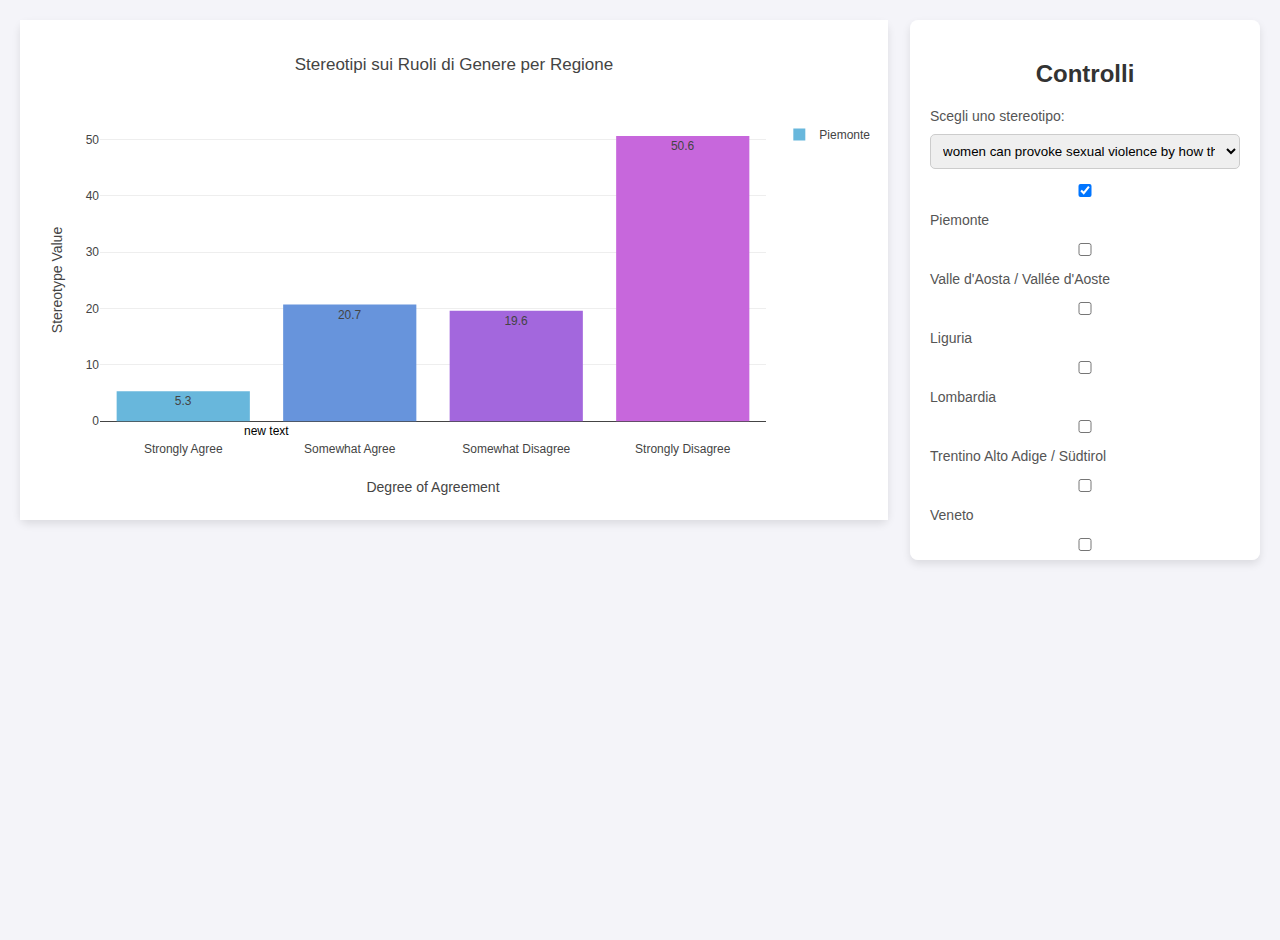
==== index3.html @ b45a09f7 "Grafici" ====
<!DOCTYPE html>
<html lang="it">
<head>
    <meta charset="UTF-8">
    <meta name="viewport" content="width=device-width, initial-scale=1.0">
    <title>Grafico Interattivo</title>
    <script src="https://cdn.plot.ly/plotly-latest.min.js"></script>
    <style>
        body {
            font-family: Arial, sans-serif;
            display: flex;
            justify-content: space-between;
            align-items: flex-start;
            padding: 20px;
            background-color: #f4f4f9;
            height: 100vh;
            margin: 0;
        }

        #chart-container {
            width: 70%;
            height: 500px;
            background-color: white;
            border-radius: 8px;
            box-shadow: 0 4px 8px rgba(0, 0, 0, 0.1);
        }

        #controls {
            width: 25%;
            background-color: #ffffff;
            padding: 20px;
            border-radius: 8px;
            box-shadow: 0 4px 8px rgba(0, 0, 0, 0.1);
            height: 500px;
            overflow-y: auto;
            position: sticky;
            top: 0;
        }

        #controls h2 {
            text-align: center;
            color: #333;
        }

        label {
            font-size: 14px;
            color: #555;
            display: block;
            margin: 5px 0;
        }

        select, input[type="checkbox"] {
            width: 100%;
            padding: 8px;
            margin: 5px 0 10px 0;
            border-radius: 5px;
            border: 1px solid #ccc;
        }

        .checkbox-container {
            margin-bottom: 10px;
        }

        .checkbox-container label {
            font-size: 14px;
        }

        .checkbox-container input[type="checkbox"] {
            margin-right: 10px;
        }

        /* Per evitare lo scorrimento orizzontale */
        html, body {
            overflow-x: hidden;
        }

    </style>
</head>
<body>
    <div id="chart-container"></div>

    <div id="controls">
        <h2>Controlli</h2>
        <div>
            <label for="stereotype-dropdown">Scegli uno stereotipo:</label>
            <select id="stereotype-dropdown" onchange="updateChart()">
                <option value="women can provoke sexual violence by how they dress">women can provoke sexual violence by how they dress</option>
                <option value="women who don’t want to have a sexual intercourse are able to avoid it">women who don’t want to have a sexual intercourse are able to avoid it</option>
                <option value="serious women don’t get raped">serious women don’t get raped</option>
                <option value="if a husband/partner forces his wife/partner to have sex against her will,it isn’t sexual violence">if a husband/partner forces his wife/partner to have sex against her will,it isn’t sexual violence</option>
                <option value="faced with a sexual proposal,women often say no but in reality mean yes">faced with a sexual proposal,women often say no but in reality mean yes</option>
            </select>
        </div>

        <div class="region-checkboxes" id="region-checkboxes"></div>
    </div>

    <script>
        // Dati forniti
        var data = [
                    { "Territory": "Piemonte", "Population Value (Sum)": 3094724,"Victims Value": 722,"Stereotypes about gender roles": "women can provoke sexual violence by how they dress", "Degree of agreement": "strongly agree", "Stereotypes values": 5.3 },
                    { "Territory": "Piemonte","Population Value (Sum)": 3094724,"Victims Value": 722,"Stereotypes about gender roles": "women who don’t want to have a sexual intercourse are able to avoid it","Degree of agreement": "strongly agree", "Stereotypes values": 10.7},
                    {"Territory": "Piemonte", "Population Value (Sum)": 3094724, "Victims Value": 722,  "Stereotypes about gender roles": "serious women don’t get raped",  "Degree of agreement": "strongly agree",  "Stereotypes values": 1.2},
                    { "Territory": "Piemonte",
                "Population Value (Sum)": 3094724,
                "Victims Value": 722,
                "Stereotypes about gender roles": "if a husband/partner forces his wife/partner to have sex against her will,it isn’t sexual violence",
                "Degree of agreement": "strongly agree",
                "Stereotypes values": 0.8
            },
            {
                "Territory": "Piemonte",
                "Population Value (Sum)": 3094724,
                "Victims Value": 722,
                "Stereotypes about gender roles": "faced with a sexual proposal,women often say no but in reality mean yes",
                "Degree of agreement": "strongly agree",
                "Stereotypes values": 1
            },
            {
                "Territory": "Piemonte",
                "Population Value (Sum)": 3094724,
                "Victims Value": 722,
                "Stereotypes about gender roles": "if a woman suffers sexual violence when she is affected by alcohol or drugs,she is at least partially responsible",
                "Degree of agreement": "strongly agree",
                "Stereotypes values": 3.5
            },
            {
                "Territory": "Piemonte",
                "Population Value (Sum)": 3094724,
                "Victims Value": 722,
                "Stereotypes about gender roles": "often accusations of sexual violence are false",
                "Degree of agreement": "strongly agree",
                "Stereotypes values": 1.1
            },
            {
                "Territory": "Piemonte",
                "Population Value (Sum)": 3094724,
                "Victims Value": 722,
                "Stereotypes about gender roles": "women can provoke sexual violence by how they dress",
                "Degree of agreement": "somewhat agree",
                "Stereotypes values": 20.7
            },
            {
                "Territory": "Piemonte",
                "Population Value (Sum)": 3094724,
                "Victims Value": 722,
                "Stereotypes about gender roles": "women who don’t want to have a sexual intercourse are able to avoid it",
                "Degree of agreement": "somewhat agree",
                "Stereotypes values": 26.7
            },
            {
                "Territory": "Piemonte",
                "Population Value (Sum)": 3094724,
                "Victims Value": 722,
                "Stereotypes about gender roles": "serious women don’t get raped",
                "Degree of agreement": "somewhat agree",
                "Stereotypes values": 3.5
            },
            {
                "Territory": "Piemonte",
                "Population Value (Sum)": 3094724,
                "Victims Value": 722,
                "Stereotypes about gender roles": "if a husband/partner forces his wife/partner to have sex against her will,it isn’t sexual violence",
                "Degree of agreement": "somewhat agree",
                "Stereotypes values": 0.8
            },
            {
                "Territory": "Piemonte",
                "Population Value (Sum)": 3094724,
                "Victims Value": 722,
                "Stereotypes about gender roles": "faced with a sexual proposal,women often say no but in reality mean yes",
                "Degree of agreement": "somewhat agree",
                "Stereotypes values": 5.6
            },
            {
                "Territory": "Piemonte",
                "Population Value (Sum)": 3094724,
                "Victims Value": 722,
                "Stereotypes about gender roles": "if a woman suffers sexual violence when she is affected by alcohol or drugs,she is at least partially responsible",
                "Degree of agreement": "somewhat agree",
                "Stereotypes values": 12.7
            },
            {
                "Territory": "Piemonte",
                "Population Value (Sum)": 3094724,
                "Victims Value": 722,
                "Stereotypes about gender roles": "often accusations of sexual violence are false",
                "Degree of agreement": "somewhat agree",
                "Stereotypes values": 11.6
            },
            {
                "Territory": "Piemonte",
                "Population Value (Sum)": 3094724,
                "Victims Value": 722,
                "Stereotypes about gender roles": "women can provoke sexual violence by how they dress",
                "Degree of agreement": "somewhat disagree",
                "Stereotypes values": 19.6
            },
            {
                "Territory": "Piemonte",
                "Population Value (Sum)": 3094724,
                "Victims Value": 722,
                "Stereotypes about gender roles": "women who don’t want to have a sexual intercourse are able to avoid it",
                "Degree of agreement": "somewhat disagree",
                "Stereotypes values": 25.5
            },
            {
                "Territory": "Piemonte",
                "Population Value (Sum)": 3094724,
                "Victims Value": 722,
                "Stereotypes about gender roles": "serious women don’t get raped",
                "Degree of agreement": "somewhat disagree",
                "Stereotypes values": 7.3
            },
            {
                "Territory": "Piemonte",
                "Population Value (Sum)": 3094724,
                "Victims Value": 722,
                "Stereotypes about gender roles": "if a husband/partner forces his wife/partner to have sex against her will,it isn’t sexual violence",
                "Degree of agreement": "somewhat disagree",
                "Stereotypes values": 3.9
            },
            {
                "Territory": "Piemonte",
                "Population Value (Sum)": 3094724,
                "Victims Value": 722,
                "Stereotypes about gender roles": "faced with a sexual proposal,women often say no but in reality mean yes",
                "Degree of agreement": "somewhat disagree",
                "Stereotypes values": 15.5
            },
            {
                "Territory": "Piemonte",
                "Population Value (Sum)": 3094724,
                "Victims Value": 722,
                "Stereotypes about gender roles": "if a woman suffers sexual violence when she is affected by alcohol or drugs,she is at least partially responsible",
                "Degree of agreement": "somewhat disagree",
                "Stereotypes values": 11.9
            },
            {
                "Territory": "Piemonte",
                "Population Value (Sum)": 3094724,
                "Victims Value": 722,
                "Stereotypes about gender roles": "often accusations of sexual violence are false",
                "Degree of agreement": "somewhat disagree",
                "Stereotypes values": 29.4
            },
            {
                "Territory": "Piemonte",
                "Population Value (Sum)": 3094724,
                "Victims Value": 722,
                "Stereotypes about gender roles": "women can provoke sexual violence by how they dress",
                "Degree of agreement": "strongly disagree",
                "Stereotypes values": 50.6
            },
            {
                "Territory": "Piemonte",
                "Population Value (Sum)": 3094724,
                "Victims Value": 722,
                "Stereotypes about gender roles": "women who don’t want to have a sexual intercourse are able to avoid it",
                "Degree of agreement": "strongly disagree",
                "Stereotypes values": 31.5
            },
            {
                "Territory": "Piemonte",
                "Population Value (Sum)": 3094724,
                "Victims Value": 722,
                "Stereotypes about gender roles": "serious women don’t get raped",
                "Degree of agreement": "strongly disagree",
                "Stereotypes values": 83.6
            },
            {
                "Territory": "Piemonte",
                "Population Value (Sum)": 3094724,
                "Victims Value": 722,
                "Stereotypes about gender roles": "if a husband/partner forces his wife/partner to have sex against her will,it isn’t sexual violence",
                "Degree of agreement": "strongly disagree",
                "Stereotypes values": 90.5
            },
            {
                "Territory": "Piemonte",
                "Population Value (Sum)": 3094724,
                "Victims Value": 722,
                "Stereotypes about gender roles": "faced with a sexual proposal,women often say no but in reality mean yes",
                "Degree of agreement": "strongly disagree",
                "Stereotypes values": 67.6
            },
            {
                "Territory": "Piemonte",
                "Population Value (Sum)": 3094724,
                "Victims Value": 722,
                "Stereotypes about gender roles": "if a woman suffers sexual violence when she is affected by alcohol or drugs,she is at least partially responsible",
                "Degree of agreement": "strongly disagree",
                "Stereotypes values": 66.5
            },
            {
                "Territory": "Piemonte",
                "Population Value (Sum)": 3094724,
                "Victims Value": 722,
                "Stereotypes about gender roles": "often accusations of sexual violence are false",
                "Degree of agreement": "strongly disagree",
                "Stereotypes values": 49
            },
            {
                "Territory": "Valle d'Aosta / Vallée d'Aoste",
                "Population Value (Sum)": 90297,
                "Victims Value": 10,
                "Stereotypes about gender roles": "women can provoke sexual violence by how they dress",
                "Degree of agreement": "strongly agree",
                "Stereotypes values": 5.5
            },
            {
                "Territory": "Valle d'Aosta / Vallée d'Aoste",
                "Population Value (Sum)": 90297,
                "Victims Value": 10,
                "Stereotypes about gender roles": "women who don’t want to have a sexual intercourse are able to avoid it",
                "Degree of agreement": "strongly agree",
                "Stereotypes values": 10.5
            },
            {
                "Territory": "Valle d'Aosta / Vallée d'Aoste",
                "Population Value (Sum)": 90297,
                "Victims Value": 10,
                "Stereotypes about gender roles": "serious women don’t get raped",
                "Degree of agreement": "strongly agree",
                "Stereotypes values": 1.4
            },
            {
                "Territory": "Valle d'Aosta / Vallée d'Aoste",
                "Population Value (Sum)": 90297,
                "Victims Value": 10,
                "Stereotypes about gender roles": "if a husband/partner forces his wife/partner to have sex against her will,it isn’t sexual violence",
                "Degree of agreement": "strongly agree",
                "Stereotypes values": 0.6
            },
            {
                "Territory": "Valle d'Aosta / Vallée d'Aoste",
                "Population Value (Sum)": 90297,
                "Victims Value": 10,
                "Stereotypes about gender roles": "faced with a sexual proposal,women often say no but in reality mean yes",
                "Degree of agreement": "strongly agree",
                "Stereotypes values": 1.1
            },
            {
                "Territory": "Valle d'Aosta / Vallée d'Aoste",
                "Population Value (Sum)": 90297,
                "Victims Value": 10,
                "Stereotypes about gender roles": "if a woman suffers sexual violence when she is affected by alcohol or drugs,she is at least partially responsible",
                "Degree of agreement": "strongly agree",
                "Stereotypes values": 2.8
            },
            {
                "Territory": "Valle d'Aosta / Vallée d'Aoste",
                "Population Value (Sum)": 90297,
                "Victims Value": 10,
                "Stereotypes about gender roles": "often accusations of sexual violence are false",
                "Degree of agreement": "strongly agree",
                "Stereotypes values": 0.9
            },
            {
                "Territory": "Valle d'Aosta / Vallée d'Aoste",
                "Population Value (Sum)": 90297,
                "Victims Value": 10,
                "Stereotypes about gender roles": "women can provoke sexual violence by how they dress",
                "Degree of agreement": "somewhat agree",
                "Stereotypes values": 17.4
            },
            {
                "Territory": "Valle d'Aosta / Vallée d'Aoste",
                "Population Value (Sum)": 90297,
                "Victims Value": 10,
                "Stereotypes about gender roles": "women who don’t want to have a sexual intercourse are able to avoid it",
                "Degree of agreement": "somewhat agree",
                "Stereotypes values": 30.5
            },
            {
                "Territory": "Valle d'Aosta / Vallée d'Aoste",
                "Population Value (Sum)": 90297,
                "Victims Value": 10,
                "Stereotypes about gender roles": "serious women don’t get raped",
                "Degree of agreement": "somewhat agree",
                "Stereotypes values": 3.3
            },
            {
                "Territory": "Valle d'Aosta / Vallée d'Aoste",
                "Population Value (Sum)": 90297,
                "Victims Value": 10,
                "Stereotypes about gender roles": "if a husband/partner forces his wife/partner to have sex against her will,it isn’t sexual violence",
                "Degree of agreement": "somewhat agree",
                "Stereotypes values": 0.4
            },
            {
                "Territory": "Valle d'Aosta / Vallée d'Aoste",
                "Population Value (Sum)": 90297,
                "Victims Value": 10,
                "Stereotypes about gender roles": "faced with a sexual proposal,women often say no but in reality mean yes",
                "Degree of agreement": "somewhat agree",
                "Stereotypes values": 7
            },
            {
                "Territory": "Valle d'Aosta / Vallée d'Aoste",
                "Population Value (Sum)": 90297,
                "Victims Value": 10,
                "Stereotypes about gender roles": "if a woman suffers sexual violence when she is affected by alcohol or drugs,she is at least partially responsible",
                "Degree of agreement": "somewhat agree",
                "Stereotypes values": 9.5
            },
            {
                "Territory": "Valle d'Aosta / Vallée d'Aoste",
                "Population Value (Sum)": 90297,
                "Victims Value": 10,
                "Stereotypes about gender roles": "often accusations of sexual violence are false",
                "Degree of agreement": "somewhat agree",
                "Stereotypes values": 9.7
            },
            {
                "Territory": "Valle d'Aosta / Vallée d'Aoste",
                "Population Value (Sum)": 90297,
                "Victims Value": 10,
                "Stereotypes about gender roles": "women can provoke sexual violence by how they dress",
                "Degree of agreement": "somewhat disagree",
                "Stereotypes values": 22.8
            },
            {
                "Territory": "Valle d'Aosta / Vallée d'Aoste",
                "Population Value (Sum)": 90297,
                "Victims Value": 10,
                "Stereotypes about gender roles": "women who don’t want to have a sexual intercourse are able to avoid it",
                "Degree of agreement": "somewhat disagree",
                "Stereotypes values": 24.2
            },
            {
                "Territory": "Valle d'Aosta / Vallée d'Aoste",
                "Population Value (Sum)": 90297,
                "Victims Value": 10,
                "Stereotypes about gender roles": "serious women don’t get raped",
                "Degree of agreement": "somewhat disagree",
                "Stereotypes values": 6
            },
            {
                "Territory": "Valle d'Aosta / Vallée d'Aoste",
                "Population Value (Sum)": 90297,
                "Victims Value": 10,
                "Stereotypes about gender roles": "if a husband/partner forces his wife/partner to have sex against her will,it isn’t sexual violence",
                "Degree of agreement": "somewhat disagree",
                "Stereotypes values": 4.9
            },
            {
                "Territory": "Valle d'Aosta / Vallée d'Aoste",
                "Population Value (Sum)": 90297,
                "Victims Value": 10,
                "Stereotypes about gender roles": "faced with a sexual proposal,women often say no but in reality mean yes",
                "Degree of agreement": "somewhat disagree",
                "Stereotypes values": 11.6
            },
            {
                "Territory": "Valle d'Aosta / Vallée d'Aoste",
                "Population Value (Sum)": 90297,
                "Victims Value": 10,
                "Stereotypes about gender roles": "if a woman suffers sexual violence when she is affected by alcohol or drugs,she is at least partially responsible",
                "Degree of agreement": "somewhat disagree",
                "Stereotypes values": 12.6
            },
            {
                "Territory": "Valle d'Aosta / Vallée d'Aoste",
                "Population Value (Sum)": 90297,
                "Victims Value": 10,
                "Stereotypes about gender roles": "often accusations of sexual violence are false",
                "Degree of agreement": "somewhat disagree",
                "Stereotypes values": 28.6
            },
            {
                "Territory": "Valle d'Aosta / Vallée d'Aoste",
                "Population Value (Sum)": 90297,
                "Victims Value": 10,
                "Stereotypes about gender roles": "women can provoke sexual violence by how they dress",
                "Degree of agreement": "strongly disagree",
                "Stereotypes values": 48.1
            },
            {
                "Territory": "Valle d'Aosta / Vallée d'Aoste",
                "Population Value (Sum)": 90297,
                "Victims Value": 10,
                "Stereotypes about gender roles": "women who don’t want to have a sexual intercourse are able to avoid it",
                "Degree of agreement": "strongly disagree",
                "Stereotypes values": 26.2
            },
            {
                "Territory": "Valle d'Aosta / Vallée d'Aoste",
                "Population Value (Sum)": 90297,
                "Victims Value": 10,
                "Stereotypes about gender roles": "serious women don’t get raped",
                "Degree of agreement": "strongly disagree",
                "Stereotypes values": 81.9
            },
            {
                "Territory": "Valle d'Aosta / Vallée d'Aoste",
                "Population Value (Sum)": 90297,
                "Victims Value": 10,
                "Stereotypes about gender roles": "if a husband/partner forces his wife/partner to have sex against her will,it isn’t sexual violence",
                "Degree of agreement": "strongly disagree",
                "Stereotypes values": 88.1
            },
            {
                "Territory": "Valle d'Aosta / Vallée d'Aoste",
                "Population Value (Sum)": 90297,
                "Victims Value": 10,
                "Stereotypes about gender roles": "faced with a sexual proposal,women often say no but in reality mean yes",
                "Degree of agreement": "strongly disagree",
                "Stereotypes values": 67.5
            },
            {
                "Territory": "Valle d'Aosta / Vallée d'Aoste",
                "Population Value (Sum)": 90297,
                "Victims Value": 10,
                "Stereotypes about gender roles": "if a woman suffers sexual violence when she is affected by alcohol or drugs,she is at least partially responsible",
                "Degree of agreement": "strongly disagree",
                "Stereotypes values": 68.8
            },
            {
                "Territory": "Valle d'Aosta / Vallée d'Aoste",
                "Population Value (Sum)": 90297,
                "Victims Value": 10,
                "Stereotypes about gender roles": "often accusations of sexual violence are false",
                "Degree of agreement": "strongly disagree",
                "Stereotypes values": 47.8
            },
            {
                "Territory": "Liguria",
                "Population Value (Sum)": 1082776,
                "Victims Value": 234,
                "Stereotypes about gender roles": "women can provoke sexual violence by how they dress",
                "Degree of agreement": "strongly agree",
                "Stereotypes values": 2.4
            },
            {
                "Territory": "Liguria",
                "Population Value (Sum)": 1082776,
                "Victims Value": 234,
                "Stereotypes about gender roles": "women who don’t want to have a sexual intercourse are able to avoid it",
                "Degree of agreement": "strongly agree",
                "Stereotypes values": 7.5
            },
            {
                "Territory": "Liguria",
                "Population Value (Sum)": 1082776,
                "Victims Value": 234,
                "Stereotypes about gender roles": "serious women don’t get raped",
                "Degree of agreement": "strongly agree",
                "Stereotypes values": 0.5
            },
            {
                "Territory": "Liguria",
                "Population Value (Sum)": 1082776,
                "Victims Value": 234,
                "Stereotypes about gender roles": "if a husband/partner forces his wife/partner to have sex against her will,it isn’t sexual violence",
                "Degree of agreement": "strongly agree",
                "Stereotypes values": 1.4
            },
            {
                "Territory": "Liguria",
                "Population Value (Sum)": 1082776,
                "Victims Value": 234,
                "Stereotypes about gender roles": "faced with a sexual proposal,women often say no but in reality mean yes",
                "Degree of agreement": "strongly agree",
                "Stereotypes values": 1.1
            },
            {
                "Territory": "Liguria",
                "Population Value (Sum)": 1082776,
                "Victims Value": 234,
                "Stereotypes about gender roles": "if a woman suffers sexual violence when she is affected by alcohol or drugs,she is at least partially responsible",
                "Degree of agreement": "strongly agree",
                "Stereotypes values": 1.3
            },
            {
                "Territory": "Liguria",
                "Population Value (Sum)": 1082776,
                "Victims Value": 234,
                "Stereotypes about gender roles": "often accusations of sexual violence are false",
                "Degree of agreement": "strongly agree",
                "Stereotypes values": 0.6
            },
            {
                "Territory": "Liguria",
                "Population Value (Sum)": 1082776,
                "Victims Value": 234,
                "Stereotypes about gender roles": "women can provoke sexual violence by how they dress",
                "Degree of agreement": "somewhat agree",
                "Stereotypes values": 12.6
            },
            {
                "Territory": "Liguria",
                "Population Value (Sum)": 1082776,
                "Victims Value": 234,
                "Stereotypes about gender roles": "women who don’t want to have a sexual intercourse are able to avoid it",
                "Degree of agreement": "somewhat agree",
                "Stereotypes values": 20.6
            },
            {
                "Territory": "Liguria",
                "Population Value (Sum)": 1082776,
                "Victims Value": 234,
                "Stereotypes about gender roles": "serious women don’t get raped",
                "Degree of agreement": "somewhat agree",
                "Stereotypes values": 1.8
            },
            {
                "Territory": "Liguria",
                "Population Value (Sum)": 1082776,
                "Victims Value": 234,
                "Stereotypes about gender roles": "if a husband/partner forces his wife/partner to have sex against her will,it isn’t sexual violence",
                "Degree of agreement": "somewhat agree",
                "Stereotypes values": 0.6
            },
            {
                "Territory": "Liguria",
                "Population Value (Sum)": 1082776,
                "Victims Value": 234,
                "Stereotypes about gender roles": "faced with a sexual proposal,women often say no but in reality mean yes",
                "Degree of agreement": "somewhat agree",
                "Stereotypes values": 5.5
            },
            {
                "Territory": "Liguria",
                "Population Value (Sum)": 1082776,
                "Victims Value": 234,
                "Stereotypes about gender roles": "if a woman suffers sexual violence when she is affected by alcohol or drugs,she is at least partially responsible",
                "Degree of agreement": "somewhat agree",
                "Stereotypes values": 6.2
            },
            {
                "Territory": "Liguria",
                "Population Value (Sum)": 1082776,
                "Victims Value": 234,
                "Stereotypes about gender roles": "often accusations of sexual violence are false",
                "Degree of agreement": "somewhat agree",
                "Stereotypes values": 7.7
            },
            {
                "Territory": "Liguria",
                "Population Value (Sum)": 1082776,
                "Victims Value": 234,
                "Stereotypes about gender roles": "women can provoke sexual violence by how they dress",
                "Degree of agreement": "somewhat disagree",
                "Stereotypes values": 20.3
            },
            {
                "Territory": "Liguria",
                "Population Value (Sum)": 1082776,
                "Victims Value": 234,
                "Stereotypes about gender roles": "women who don’t want to have a sexual intercourse are able to avoid it",
                "Degree of agreement": "somewhat disagree",
                "Stereotypes values": 30.1
            },
            {
                "Territory": "Liguria",
                "Population Value (Sum)": 1082776,
                "Victims Value": 234,
                "Stereotypes about gender roles": "serious women don’t get raped",
                "Degree of agreement": "somewhat disagree",
                "Stereotypes values": 5.6
            },
            {
                "Territory": "Liguria",
                "Population Value (Sum)": 1082776,
                "Victims Value": 234,
                "Stereotypes about gender roles": "if a husband/partner forces his wife/partner to have sex against her will,it isn’t sexual violence",
                "Degree of agreement": "somewhat disagree",
                "Stereotypes values": 1.7
            },
            {
                "Territory": "Liguria",
                "Population Value (Sum)": 1082776,
                "Victims Value": 234,
                "Stereotypes about gender roles": "faced with a sexual proposal,women often say no but in reality mean yes",
                "Degree of agreement": "somewhat disagree",
                "Stereotypes values": 9.6
            },
            {
                "Territory": "Liguria",
                "Population Value (Sum)": 1082776,
                "Victims Value": 234,
                "Stereotypes about gender roles": "if a woman suffers sexual violence when she is affected by alcohol or drugs,she is at least partially responsible",
                "Degree of agreement": "somewhat disagree",
                "Stereotypes values": 14.5
            },
            {
                "Territory": "Liguria",
                "Population Value (Sum)": 1082776,
                "Victims Value": 234,
                "Stereotypes about gender roles": "often accusations of sexual violence are false",
                "Degree of agreement": "somewhat disagree",
                "Stereotypes values": 34.8
            },
            {
                "Territory": "Liguria",
                "Population Value (Sum)": 1082776,
                "Victims Value": 234,
                "Stereotypes about gender roles": "women can provoke sexual violence by how they dress",
                "Degree of agreement": "strongly disagree",
                "Stereotypes values": 57.1
            },
            {
                "Territory": "Liguria",
                "Population Value (Sum)": 1082776,
                "Victims Value": 234,
                "Stereotypes about gender roles": "women who don’t want to have a sexual intercourse are able to avoid it",
                "Degree of agreement": "strongly disagree",
                "Stereotypes values": 32.7
            },
            {
                "Territory": "Liguria",
                "Population Value (Sum)": 1082776,
                "Victims Value": 234,
                "Stereotypes about gender roles": "serious women don’t get raped",
                "Degree of agreement": "strongly disagree",
                "Stereotypes values": 85.2
            },
            {
                "Territory": "Liguria",
                "Population Value (Sum)": 1082776,
                "Victims Value": 234,
                "Stereotypes about gender roles": "if a husband/partner forces his wife/partner to have sex against her will,it isn’t sexual violence",
                "Degree of agreement": "strongly disagree",
                "Stereotypes values": 89.8
            },
            {
                "Territory": "Liguria",
                "Population Value (Sum)": 1082776,
                "Victims Value": 234,
                "Stereotypes about gender roles": "faced with a sexual proposal,women often say no but in reality mean yes",
                "Degree of agreement": "strongly disagree",
                "Stereotypes values": 72.2
            },
            {
                "Territory": "Liguria",
                "Population Value (Sum)": 1082776,
                "Victims Value": 234,
                "Stereotypes about gender roles": "if a woman suffers sexual violence when she is affected by alcohol or drugs,she is at least partially responsible",
                "Degree of agreement": "strongly disagree",
                "Stereotypes values": 70.5
            },
            {
                "Territory": "Liguria",
                "Population Value (Sum)": 1082776,
                "Victims Value": 234,
                "Stereotypes about gender roles": "often accusations of sexual violence are false",
                "Degree of agreement": "strongly disagree",
                "Stereotypes values": 42.9
            },
            {
                "Territory": "Lombardia",
                "Population Value (Sum)": 7195634,
                "Victims Value": 1415,
                "Stereotypes about gender roles": "women can provoke sexual violence by how they dress",
                "Degree of agreement": "strongly agree",
                "Stereotypes values": 4.5
            },
            {
                "Territory": "Lombardia",
                "Population Value (Sum)": 7195634,
                "Victims Value": 1415,
                "Stereotypes about gender roles": "women who don’t want to have a sexual intercourse are able to avoid it",
                "Degree of agreement": "strongly agree",
                "Stereotypes values": 10.6
            },
            {
                "Territory": "Lombardia",
                "Population Value (Sum)": 7195634,
                "Victims Value": 1415,
                "Stereotypes about gender roles": "serious women don’t get raped",
                "Degree of agreement": "strongly agree",
                "Stereotypes values": 1.4
            },
            {
                "Territory": "Lombardia",
                "Population Value (Sum)": 7195634,
                "Victims Value": 1415,
                "Stereotypes about gender roles": "if a husband/partner forces his wife/partner to have sex against her will,it isn’t sexual violence",
                "Degree of agreement": "strongly agree",
                "Stereotypes values": 0.5
            },
            {
                "Territory": "Lombardia",
                "Population Value (Sum)": 7195634,
                "Victims Value": 1415,
                "Stereotypes about gender roles": "faced with a sexual proposal,women often say no but in reality mean yes",
                "Degree of agreement": "strongly agree",
                "Stereotypes values": 0.4
            },
            {
                "Territory": "Lombardia",
                "Population Value (Sum)": 7195634,
                "Victims Value": 1415,
                "Stereotypes about gender roles": "if a woman suffers sexual violence when she is affected by alcohol or drugs,she is at least partially responsible",
                "Degree of agreement": "strongly agree",
                "Stereotypes values": 2.3
            },
            {
                "Territory": "Lombardia",
                "Population Value (Sum)": 7195634,
                "Victims Value": 1415,
                "Stereotypes about gender roles": "often accusations of sexual violence are false",
                "Degree of agreement": "strongly agree",
                "Stereotypes values": 1.2
            },
            {
                "Territory": "Lombardia",
                "Population Value (Sum)": 7195634,
                "Victims Value": 1415,
                "Stereotypes about gender roles": "women can provoke sexual violence by how they dress",
                "Degree of agreement": "somewhat agree",
                "Stereotypes values": 16.7
            },
            {
                "Territory": "Lombardia",
                "Population Value (Sum)": 7195634,
                "Victims Value": 1415,
                "Stereotypes about gender roles": "women who don’t want to have a sexual intercourse are able to avoid it",
                "Degree of agreement": "somewhat agree",
                "Stereotypes values": 26.1
            },
            {
                "Territory": "Lombardia",
                "Population Value (Sum)": 7195634,
                "Victims Value": 1415,
                "Stereotypes about gender roles": "serious women don’t get raped",
                "Degree of agreement": "somewhat agree",
                "Stereotypes values": 3.7
            },
            {
                "Territory": "Lombardia",
                "Population Value (Sum)": 7195634,
                "Victims Value": 1415,
                "Stereotypes about gender roles": "if a husband/partner forces his wife/partner to have sex against her will,it isn’t sexual violence",
                "Degree of agreement": "somewhat agree",
                "Stereotypes values": 1.4
            },
            {
                "Territory": "Lombardia",
                "Population Value (Sum)": 7195634,
                "Victims Value": 1415,
                "Stereotypes about gender roles": "faced with a sexual proposal,women often say no but in reality mean yes",
                "Degree of agreement": "somewhat agree",
                "Stereotypes values": 5.9
            },
            {
                "Territory": "Lombardia",
                "Population Value (Sum)": 7195634,
                "Victims Value": 1415,
                "Stereotypes about gender roles": "if a woman suffers sexual violence when she is affected by alcohol or drugs,she is at least partially responsible",
                "Degree of agreement": "somewhat agree",
                "Stereotypes values": 13.4
            },
            {
                "Territory": "Lombardia",
                "Population Value (Sum)": 7195634,
                "Victims Value": 1415,
                "Stereotypes about gender roles": "often accusations of sexual violence are false",
                "Degree of agreement": "somewhat agree",
                "Stereotypes values": 8.3
            },
            {
                "Territory": "Lombardia",
                "Population Value (Sum)": 7195634,
                "Victims Value": 1415,
                "Stereotypes about gender roles": "women can provoke sexual violence by how they dress",
                "Degree of agreement": "somewhat disagree",
                "Stereotypes values": 22.5
            },
            {
                "Territory": "Lombardia",
                "Population Value (Sum)": 7195634,
                "Victims Value": 1415,
                "Stereotypes about gender roles": "women who don’t want to have a sexual intercourse are able to avoid it",
                "Degree of agreement": "somewhat disagree",
                "Stereotypes values": 25.1
            },
            {
                "Territory": "Lombardia",
                "Population Value (Sum)": 7195634,
                "Victims Value": 1415,
                "Stereotypes about gender roles": "serious women don’t get raped",
                "Degree of agreement": "somewhat disagree",
                "Stereotypes values": 8.6
            },
            {
                "Territory": "Lombardia",
                "Population Value (Sum)": 7195634,
                "Victims Value": 1415,
                "Stereotypes about gender roles": "if a husband/partner forces his wife/partner to have sex against her will,it isn’t sexual violence",
                "Degree of agreement": "somewhat disagree",
                "Stereotypes values": 5
            },
            {
                "Territory": "Lombardia",
                "Population Value (Sum)": 7195634,
                "Victims Value": 1415,
                "Stereotypes about gender roles": "faced with a sexual proposal,women often say no but in reality mean yes",
                "Degree of agreement": "somewhat disagree",
                "Stereotypes values": 13.9
            },
            {
                "Territory": "Lombardia",
                "Population Value (Sum)": 7195634,
                "Victims Value": 1415,
                "Stereotypes about gender roles": "if a woman suffers sexual violence when she is affected by alcohol or drugs,she is at least partially responsible",
                "Degree of agreement": "somewhat disagree",
                "Stereotypes values": 11.9
            },
            {
                "Territory": "Lombardia",
                "Population Value (Sum)": 7195634,
                "Victims Value": 1415,
                "Stereotypes about gender roles": "often accusations of sexual violence are false",
                "Degree of agreement": "somewhat disagree",
                "Stereotypes values": 31.4
            },
            {
                "Territory": "Lombardia",
                "Population Value (Sum)": 7195634,
                "Victims Value": 1415,
                "Stereotypes about gender roles": "women can provoke sexual violence by how they dress",
                "Degree of agreement": "strongly disagree",
                "Stereotypes values": 52.7
            },
            {
                "Territory": "Lombardia",
                "Population Value (Sum)": 7195634,
                "Victims Value": 1415,
                "Stereotypes about gender roles": "women who don’t want to have a sexual intercourse are able to avoid it",
                "Degree of agreement": "strongly disagree",
                "Stereotypes values": 31.3
            },
            {
                "Territory": "Lombardia",
                "Population Value (Sum)": 7195634,
                "Victims Value": 1415,
                "Stereotypes about gender roles": "serious women don’t get raped",
                "Degree of agreement": "strongly disagree",
                "Stereotypes values": 82.1
            },
            {
                "Territory": "Lombardia",
                "Population Value (Sum)": 7195634,
                "Victims Value": 1415,
                "Stereotypes about gender roles": "if a husband/partner forces his wife/partner to have sex against her will,it isn’t sexual violence",
                "Degree of agreement": "strongly disagree",
                "Stereotypes values": 89.3
            },
            {
                "Territory": "Lombardia",
                "Population Value (Sum)": 7195634,
                "Victims Value": 1415,
                "Stereotypes about gender roles": "faced with a sexual proposal,women often say no but in reality mean yes",
                "Degree of agreement": "strongly disagree",
                "Stereotypes values": 69.4
            },
            {
                "Territory": "Lombardia",
                "Population Value (Sum)": 7195634,
                "Victims Value": 1415,
                "Stereotypes about gender roles": "if a woman suffers sexual violence when she is affected by alcohol or drugs,she is at least partially responsible",
                "Degree of agreement": "strongly disagree",
                "Stereotypes values": 67.8
            },
            {
                "Territory": "Lombardia",
                "Population Value (Sum)": 7195634,
                "Victims Value": 1415,
                "Stereotypes about gender roles": "often accusations of sexual violence are false",
                "Degree of agreement": "strongly disagree",
                "Stereotypes values": 48.5
            },
            {
                "Territory": "Trentino Alto Adige / Südtirol",
                "Population Value (Sum)": 763018,
                "Victims Value": 116,
                "Stereotypes about gender roles": "women can provoke sexual violence by how they dress",
                "Degree of agreement": "strongly agree",
                "Stereotypes values": 6.1
            },
            {
                "Territory": "Trentino Alto Adige / Südtirol",
                "Population Value (Sum)": 763018,
                "Victims Value": 116,
                "Stereotypes about gender roles": "women who don’t want to have a sexual intercourse are able to avoid it",
                "Degree of agreement": "strongly agree",
                "Stereotypes values": 13
            },
            {
                "Territory": "Trentino Alto Adige / Südtirol",
                "Population Value (Sum)": 763018,
                "Victims Value": 116,
                "Stereotypes about gender roles": "serious women don’t get raped",
                "Degree of agreement": "strongly agree",
                "Stereotypes values": 1.8
            },
            {
                "Territory": "Trentino Alto Adige / Südtirol",
                "Population Value (Sum)": 763018,
                "Victims Value": 116,
                "Stereotypes about gender roles": "if a husband/partner forces his wife/partner to have sex against her will,it isn’t sexual violence",
                "Degree of agreement": "strongly agree",
                "Stereotypes values": 0.5
            },
            {
                "Territory": "Trentino Alto Adige / Südtirol",
                "Population Value (Sum)": 763018,
                "Victims Value": 116,
                "Stereotypes about gender roles": "faced with a sexual proposal,women often say no but in reality mean yes",
                "Degree of agreement": "strongly agree",
                "Stereotypes values": 1.4
            },
            {
                "Territory": "Trentino Alto Adige / Südtirol",
                "Population Value (Sum)": 763018,
                "Victims Value": 116,
                "Stereotypes about gender roles": "if a woman suffers sexual violence when she is affected by alcohol or drugs,she is at least partially responsible",
                "Degree of agreement": "strongly agree",
                "Stereotypes values": 3.6
            },
            {
                "Territory": "Trentino Alto Adige / Südtirol",
                "Population Value (Sum)": 763018,
                "Victims Value": 116,
                "Stereotypes about gender roles": "often accusations of sexual violence are false",
                "Degree of agreement": "strongly agree",
                "Stereotypes values": 2.1
            },
            {
                "Territory": "Trentino Alto Adige / Südtirol",
                "Population Value (Sum)": 763018,
                "Victims Value": 116,
                "Stereotypes about gender roles": "women can provoke sexual violence by how they dress",
                "Degree of agreement": "somewhat agree",
                "Stereotypes values": 19.7
            },
            {
                "Territory": "Trentino Alto Adige / Südtirol",
                "Population Value (Sum)": 763018,
                "Victims Value": 116,
                "Stereotypes about gender roles": "women who don’t want to have a sexual intercourse are able to avoid it",
                "Degree of agreement": "somewhat agree",
                "Stereotypes values": 27.2
            },
            {
                "Territory": "Trentino Alto Adige / Südtirol",
                "Population Value (Sum)": 763018,
                "Victims Value": 116,
                "Stereotypes about gender roles": "serious women don’t get raped",
                "Degree of agreement": "somewhat agree",
                "Stereotypes values": 3.7
            },
            {
                "Territory": "Trentino Alto Adige / Südtirol",
                "Population Value (Sum)": 763018,
                "Victims Value": 116,
                "Stereotypes about gender roles": "if a husband/partner forces his wife/partner to have sex against her will,it isn’t sexual violence",
                "Degree of agreement": "somewhat agree",
                "Stereotypes values": 1.5
            },
            {
                "Territory": "Trentino Alto Adige / Südtirol",
                "Population Value (Sum)": 763018,
                "Victims Value": 116,
                "Stereotypes about gender roles": "faced with a sexual proposal,women often say no but in reality mean yes",
                "Degree of agreement": "somewhat agree",
                "Stereotypes values": 7.1
            },
            {
                "Territory": "Trentino Alto Adige / Südtirol",
                "Population Value (Sum)": 763018,
                "Victims Value": 116,
                "Stereotypes about gender roles": "if a woman suffers sexual violence when she is affected by alcohol or drugs,she is at least partially responsible",
                "Degree of agreement": "somewhat agree",
                "Stereotypes values": 10.4
            },
            {
                "Territory": "Trentino Alto Adige / Südtirol",
                "Population Value (Sum)": 763018,
                "Victims Value": 116,
                "Stereotypes about gender roles": "often accusations of sexual violence are false",
                "Degree of agreement": "somewhat agree",
                "Stereotypes values": 12.2
            },
            {
                "Territory": "Trentino Alto Adige / Südtirol",
                "Population Value (Sum)": 763018,
                "Victims Value": 116,
                "Stereotypes about gender roles": "women can provoke sexual violence by how they dress",
                "Degree of agreement": "somewhat disagree",
                "Stereotypes values": 22
            },
            {
                "Territory": "Trentino Alto Adige / Südtirol",
                "Population Value (Sum)": 763018,
                "Victims Value": 116,
                "Stereotypes about gender roles": "women who don’t want to have a sexual intercourse are able to avoid it",
                "Degree of agreement": "somewhat disagree",
                "Stereotypes values": 26.6
            },
            {
                "Territory": "Trentino Alto Adige / Südtirol",
                "Population Value (Sum)": 763018,
                "Victims Value": 116,
                "Stereotypes about gender roles": "serious women don’t get raped",
                "Degree of agreement": "somewhat disagree",
                "Stereotypes values": 11.4
            },
            {
                "Territory": "Trentino Alto Adige / Südtirol",
                "Population Value (Sum)": 763018,
                "Victims Value": 116,
                "Stereotypes about gender roles": "if a husband/partner forces his wife/partner to have sex against her will,it isn’t sexual violence",
                "Degree of agreement": "somewhat disagree",
                "Stereotypes values": 3.9
            },
            {
                "Territory": "Trentino Alto Adige / Südtirol",
                "Population Value (Sum)": 763018,
                "Victims Value": 116,
                "Stereotypes about gender roles": "faced with a sexual proposal,women often say no but in reality mean yes",
                "Degree of agreement": "somewhat disagree",
                "Stereotypes values": 12.1
            },
            {
                "Territory": "Trentino Alto Adige / Südtirol",
                "Population Value (Sum)": 763018,
                "Victims Value": 116,
                "Stereotypes about gender roles": "if a woman suffers sexual violence when she is affected by alcohol or drugs,she is at least partially responsible",
                "Degree of agreement": "somewhat disagree",
                "Stereotypes values": 12.7
            },
            {
                "Territory": "Trentino Alto Adige / Südtirol",
                "Population Value (Sum)": 763018,
                "Victims Value": 116,
                "Stereotypes about gender roles": "often accusations of sexual violence are false",
                "Degree of agreement": "somewhat disagree",
                "Stereotypes values": 27.4
            },
            {
                "Territory": "Trentino Alto Adige / Südtirol",
                "Population Value (Sum)": 763018,
                "Victims Value": 116,
                "Stereotypes about gender roles": "women can provoke sexual violence by how they dress",
                "Degree of agreement": "strongly disagree",
                "Stereotypes values": 45.3
            },
            {
                "Territory": "Trentino Alto Adige / Südtirol",
                "Population Value (Sum)": 763018,
                "Victims Value": 116,
                "Stereotypes about gender roles": "women who don’t want to have a sexual intercourse are able to avoid it",
                "Degree of agreement": "strongly disagree",
                "Stereotypes values": 23.4
            },
            {
                "Territory": "Trentino Alto Adige / Südtirol",
                "Population Value (Sum)": 763018,
                "Victims Value": 116,
                "Stereotypes about gender roles": "serious women don’t get raped",
                "Degree of agreement": "strongly disagree",
                "Stereotypes values": 74
            },
            {
                "Territory": "Trentino Alto Adige / Südtirol",
                "Population Value (Sum)": 763018,
                "Victims Value": 116,
                "Stereotypes about gender roles": "if a husband/partner forces his wife/partner to have sex against her will,it isn’t sexual violence",
                "Degree of agreement": "strongly disagree",
                "Stereotypes values": 85.7
            },
            {
                "Territory": "Trentino Alto Adige / Südtirol",
                "Population Value (Sum)": 763018,
                "Victims Value": 116,
                "Stereotypes about gender roles": "faced with a sexual proposal,women often say no but in reality mean yes",
                "Degree of agreement": "strongly disagree",
                "Stereotypes values": 67
            },
            {
                "Territory": "Trentino Alto Adige / Südtirol",
                "Population Value (Sum)": 763018,
                "Victims Value": 116,
                "Stereotypes about gender roles": "if a woman suffers sexual violence when she is affected by alcohol or drugs,she is at least partially responsible",
                "Degree of agreement": "strongly disagree",
                "Stereotypes values": 63.5
            },
            {
                "Territory": "Trentino Alto Adige / Südtirol",
                "Population Value (Sum)": 763018,
                "Victims Value": 116,
                "Stereotypes about gender roles": "often accusations of sexual violence are false",
                "Degree of agreement": "strongly disagree",
                "Stereotypes values": 42.8
            },
            {
                "Territory": "Veneto",
                "Population Value (Sum)": 3524197,
                "Victims Value": 632,
                "Stereotypes about gender roles": "women can provoke sexual violence by how they dress",
                "Degree of agreement": "strongly agree",
                "Stereotypes values": 7.7
            },
            {
                "Territory": "Veneto",
                "Population Value (Sum)": 3524197,
                "Victims Value": 632,
                "Stereotypes about gender roles": "women who don’t want to have a sexual intercourse are able to avoid it",
                "Degree of agreement": "strongly agree",
                "Stereotypes values": 15.4
            },
            {
                "Territory": "Veneto",
                "Population Value (Sum)": 3524197,
                "Victims Value": 632,
                "Stereotypes about gender roles": "serious women don’t get raped",
                "Degree of agreement": "strongly agree",
                "Stereotypes values": 2.4
            },
            {
                "Territory": "Veneto",
                "Population Value (Sum)": 3524197,
                "Victims Value": 632,
                "Stereotypes about gender roles": "if a husband/partner forces his wife/partner to have sex against her will,it isn’t sexual violence",
                "Degree of agreement": "strongly agree",
                "Stereotypes values": 0.5
            },
            {
                "Territory": "Veneto",
                "Population Value (Sum)": 3524197,
                "Victims Value": 632,
                "Stereotypes about gender roles": "faced with a sexual proposal,women often say no but in reality mean yes",
                "Degree of agreement": "strongly agree",
                "Stereotypes values": 1.8
            },
            {
                "Territory": "Veneto",
                "Population Value (Sum)": 3524197,
                "Victims Value": 632,
                "Stereotypes about gender roles": "if a woman suffers sexual violence when she is affected by alcohol or drugs,she is at least partially responsible",
                "Degree of agreement": "strongly agree",
                "Stereotypes values": 5.4
            },
            {
                "Territory": "Veneto",
                "Population Value (Sum)": 3524197,
                "Victims Value": 632,
                "Stereotypes about gender roles": "often accusations of sexual violence are false",
                "Degree of agreement": "strongly agree",
                "Stereotypes values": 2.2
            },
            {
                "Territory": "Veneto",
                "Population Value (Sum)": 3524197,
                "Victims Value": 632,
                "Stereotypes about gender roles": "women can provoke sexual violence by how they dress",
                "Degree of agreement": "somewhat agree",
                "Stereotypes values": 17.6
            },
            {
                "Territory": "Veneto",
                "Population Value (Sum)": 3524197,
                "Victims Value": 632,
                "Stereotypes about gender roles": "women who don’t want to have a sexual intercourse are able to avoid it",
                "Degree of agreement": "somewhat agree",
                "Stereotypes values": 27
            },
            {
                "Territory": "Veneto",
                "Population Value (Sum)": 3524197,
                "Victims Value": 632,
                "Stereotypes about gender roles": "serious women don’t get raped",
                "Degree of agreement": "somewhat agree",
                "Stereotypes values": 3.9
            },
            {
                "Territory": "Veneto",
                "Population Value (Sum)": 3524197,
                "Victims Value": 632,
                "Stereotypes about gender roles": "if a husband/partner forces his wife/partner to have sex against her will,it isn’t sexual violence",
                "Degree of agreement": "somewhat agree",
                "Stereotypes values": 1.7
            },
            {
                "Territory": "Veneto",
                "Population Value (Sum)": 3524197,
                "Victims Value": 632,
                "Stereotypes about gender roles": "faced with a sexual proposal,women often say no but in reality mean yes",
                "Degree of agreement": "somewhat agree",
                "Stereotypes values": 5.1
            },
            {
                "Territory": "Veneto",
                "Population Value (Sum)": 3524197,
                "Victims Value": 632,
                "Stereotypes about gender roles": "if a woman suffers sexual violence when she is affected by alcohol or drugs,she is at least partially responsible",
                "Degree of agreement": "somewhat agree",
                "Stereotypes values": 11.4
            },
            {
                "Territory": "Veneto",
                "Population Value (Sum)": 3524197,
                "Victims Value": 632,
                "Stereotypes about gender roles": "often accusations of sexual violence are false",
                "Degree of agreement": "somewhat agree",
                "Stereotypes values": 7.9
            },
            {
                "Territory": "Veneto",
                "Population Value (Sum)": 3524197,
                "Victims Value": 632,
                "Stereotypes about gender roles": "women can provoke sexual violence by how they dress",
                "Degree of agreement": "somewhat disagree",
                "Stereotypes values": 19.7
            },
            {
                "Territory": "Veneto",
                "Population Value (Sum)": 3524197,
                "Victims Value": 632,
                "Stereotypes about gender roles": "women who don’t want to have a sexual intercourse are able to avoid it",
                "Degree of agreement": "somewhat disagree",
                "Stereotypes values": 18.2
            },
            {
                "Territory": "Veneto",
                "Population Value (Sum)": 3524197,
                "Victims Value": 632,
                "Stereotypes about gender roles": "serious women don’t get raped",
                "Degree of agreement": "somewhat disagree",
                "Stereotypes values": 9.6
            },
            {
                "Territory": "Veneto",
                "Population Value (Sum)": 3524197,
                "Victims Value": 632,
                "Stereotypes about gender roles": "if a husband/partner forces his wife/partner to have sex against her will,it isn’t sexual violence",
                "Degree of agreement": "somewhat disagree",
                "Stereotypes values": 4.9
            },
            {
                "Territory": "Veneto",
                "Population Value (Sum)": 3524197,
                "Victims Value": 632,
                "Stereotypes about gender roles": "faced with a sexual proposal,women often say no but in reality mean yes",
                "Degree of agreement": "somewhat disagree",
                "Stereotypes values": 13.2
            },
            {
                "Territory": "Veneto",
                "Population Value (Sum)": 3524197,
                "Victims Value": 632,
                "Stereotypes about gender roles": "if a woman suffers sexual violence when she is affected by alcohol or drugs,she is at least partially responsible",
                "Degree of agreement": "somewhat disagree",
                "Stereotypes values": 11.4
            },
            {
                "Territory": "Veneto",
                "Population Value (Sum)": 3524197,
                "Victims Value": 632,
                "Stereotypes about gender roles": "often accusations of sexual violence are false",
                "Degree of agreement": "somewhat disagree",
                "Stereotypes values": 29.7
            },
            {
                "Territory": "Veneto",
                "Population Value (Sum)": 3524197,
                "Victims Value": 632,
                "Stereotypes about gender roles": "women can provoke sexual violence by how they dress",
                "Degree of agreement": "strongly disagree",
                "Stereotypes values": 49.9
            },
            {
                "Territory": "Veneto",
                "Population Value (Sum)": 3524197,
                "Victims Value": 632,
                "Stereotypes about gender roles": "women who don’t want to have a sexual intercourse are able to avoid it",
                "Degree of agreement": "strongly disagree",
                "Stereotypes values": 31.4
            },
            {
                "Territory": "Veneto",
                "Population Value (Sum)": 3524197,
                "Victims Value": 632,
                "Stereotypes about gender roles": "serious women don’t get raped",
                "Degree of agreement": "strongly disagree",
                "Stereotypes values": 77.7
            },
            {
                "Territory": "Veneto",
                "Population Value (Sum)": 3524197,
                "Victims Value": 632,
                "Stereotypes about gender roles": "if a husband/partner forces his wife/partner to have sex against her will,it isn’t sexual violence",
                "Degree of agreement": "strongly disagree",
                "Stereotypes values": 86.7
            },
            {
                "Territory": "Veneto",
                "Population Value (Sum)": 3524197,
                "Victims Value": 632,
                "Stereotypes about gender roles": "faced with a sexual proposal,women often say no but in reality mean yes",
                "Degree of agreement": "strongly disagree",
                "Stereotypes values": 68.7
            },
            {
                "Territory": "Veneto",
                "Population Value (Sum)": 3524197,
                "Victims Value": 632,
                "Stereotypes about gender roles": "if a woman suffers sexual violence when she is affected by alcohol or drugs,she is at least partially responsible",
                "Degree of agreement": "strongly disagree",
                "Stereotypes values": 65.3
            },
            {
                "Territory": "Veneto",
                "Population Value (Sum)": 3524197,
                "Victims Value": 632,
                "Stereotypes about gender roles": "often accusations of sexual violence are false",
                "Degree of agreement": "strongly disagree",
                "Stereotypes values": 49
            },
            {
                "Territory": "Friuli-Venezia Giulia",
                "Population Value (Sum)": 866762,
                "Victims Value": 132,
                "Stereotypes about gender roles": "women can provoke sexual violence by how they dress",
                "Degree of agreement": "strongly agree",
                "Stereotypes values": 2.8
            },
            {
                "Territory": "Friuli-Venezia Giulia",
                "Population Value (Sum)": 866762,
                "Victims Value": 132,
                "Stereotypes about gender roles": "women who don’t want to have a sexual intercourse are able to avoid it",
                "Degree of agreement": "strongly agree",
                "Stereotypes values": 13.2
            },
            {
                "Territory": "Friuli-Venezia Giulia",
                "Population Value (Sum)": 866762,
                "Victims Value": 132,
                "Stereotypes about gender roles": "serious women don’t get raped",
                "Degree of agreement": "strongly agree",
                "Stereotypes values": 1.3
            },
            {
                "Territory": "Friuli-Venezia Giulia",
                "Population Value (Sum)": 866762,
                "Victims Value": 132,
                "Stereotypes about gender roles": "if a husband/partner forces his wife/partner to have sex against her will,it isn’t sexual violence",
                "Degree of agreement": "strongly agree",
                "Stereotypes values": 0.8
            },
            {
                "Territory": "Friuli-Venezia Giulia",
                "Population Value (Sum)": 866762,
                "Victims Value": 132,
                "Stereotypes about gender roles": "faced with a sexual proposal,women often say no but in reality mean yes",
                "Degree of agreement": "strongly agree",
                "Stereotypes values": 1.6
            },
            {
                "Territory": "Friuli-Venezia Giulia",
                "Population Value (Sum)": 866762,
                "Victims Value": 132,
                "Stereotypes about gender roles": "if a woman suffers sexual violence when she is affected by alcohol or drugs,she is at least partially responsible",
                "Degree of agreement": "strongly agree",
                "Stereotypes values": 3.2
            },
            {
                "Territory": "Friuli-Venezia Giulia",
                "Population Value (Sum)": 866762,
                "Victims Value": 132,
                "Stereotypes about gender roles": "often accusations of sexual violence are false",
                "Degree of agreement": "strongly agree",
                "Stereotypes values": 1.7
            },
            {
                "Territory": "Friuli-Venezia Giulia",
                "Population Value (Sum)": 866762,
                "Victims Value": 132,
                "Stereotypes about gender roles": "women can provoke sexual violence by how they dress",
                "Degree of agreement": "somewhat agree",
                "Stereotypes values": 20.8
            },
            {
                "Territory": "Friuli-Venezia Giulia",
                "Population Value (Sum)": 866762,
                "Victims Value": 132,
                "Stereotypes about gender roles": "women who don’t want to have a sexual intercourse are able to avoid it",
                "Degree of agreement": "somewhat agree",
                "Stereotypes values": 28.5
            },
            {
                "Territory": "Friuli-Venezia Giulia",
                "Population Value (Sum)": 866762,
                "Victims Value": 132,
                "Stereotypes about gender roles": "serious women don’t get raped",
                "Degree of agreement": "somewhat agree",
                "Stereotypes values": 4.1
            },
            {
                "Territory": "Friuli-Venezia Giulia",
                "Population Value (Sum)": 866762,
                "Victims Value": 132,
                "Stereotypes about gender roles": "if a husband/partner forces his wife/partner to have sex against her will,it isn’t sexual violence",
                "Degree of agreement": "somewhat agree",
                "Stereotypes values": 1.2
            },
            {
                "Territory": "Friuli-Venezia Giulia",
                "Population Value (Sum)": 866762,
                "Victims Value": 132,
                "Stereotypes about gender roles": "faced with a sexual proposal,women often say no but in reality mean yes",
                "Degree of agreement": "somewhat agree",
                "Stereotypes values": 3.6
            },
            {
                "Territory": "Friuli-Venezia Giulia",
                "Population Value (Sum)": 866762,
                "Victims Value": 132,
                "Stereotypes about gender roles": "if a woman suffers sexual violence when she is affected by alcohol or drugs,she is at least partially responsible",
                "Degree of agreement": "somewhat agree",
                "Stereotypes values": 12.2
            },
            {
                "Territory": "Friuli-Venezia Giulia",
                "Population Value (Sum)": 866762,
                "Victims Value": 132,
                "Stereotypes about gender roles": "often accusations of sexual violence are false",
                "Degree of agreement": "somewhat agree",
                "Stereotypes values": 11.8
            },
            {
                "Territory": "Friuli-Venezia Giulia",
                "Population Value (Sum)": 866762,
                "Victims Value": 132,
                "Stereotypes about gender roles": "women can provoke sexual violence by how they dress",
                "Degree of agreement": "somewhat disagree",
                "Stereotypes values": 27.5
            },
            {
                "Territory": "Friuli-Venezia Giulia",
                "Population Value (Sum)": 866762,
                "Victims Value": 132,
                "Stereotypes about gender roles": "women who don’t want to have a sexual intercourse are able to avoid it",
                "Degree of agreement": "somewhat disagree",
                "Stereotypes values": 26.3
            },
            {
                "Territory": "Friuli-Venezia Giulia",
                "Population Value (Sum)": 866762,
                "Victims Value": 132,
                "Stereotypes about gender roles": "serious women don’t get raped",
                "Degree of agreement": "somewhat disagree",
                "Stereotypes values": 11.6
            },
            {
                "Territory": "Friuli-Venezia Giulia",
                "Population Value (Sum)": 866762,
                "Victims Value": 132,
                "Stereotypes about gender roles": "if a husband/partner forces his wife/partner to have sex against her will,it isn’t sexual violence",
                "Degree of agreement": "somewhat disagree",
                "Stereotypes values": 6.3
            },
            {
                "Territory": "Friuli-Venezia Giulia",
                "Population Value (Sum)": 866762,
                "Victims Value": 132,
                "Stereotypes about gender roles": "faced with a sexual proposal,women often say no but in reality mean yes",
                "Degree of agreement": "somewhat disagree",
                "Stereotypes values": 18
            },
            {
                "Territory": "Friuli-Venezia Giulia",
                "Population Value (Sum)": 866762,
                "Victims Value": 132,
                "Stereotypes about gender roles": "if a woman suffers sexual violence when she is affected by alcohol or drugs,she is at least partially responsible",
                "Degree of agreement": "somewhat disagree",
                "Stereotypes values": 18
            },
            {
                "Territory": "Friuli-Venezia Giulia",
                "Population Value (Sum)": 866762,
                "Victims Value": 132,
                "Stereotypes about gender roles": "often accusations of sexual violence are false",
                "Degree of agreement": "somewhat disagree",
                "Stereotypes values": 31.3
            },
            {
                "Territory": "Friuli-Venezia Giulia",
                "Population Value (Sum)": 866762,
                "Victims Value": 132,
                "Stereotypes about gender roles": "women can provoke sexual violence by how they dress",
                "Degree of agreement": "strongly disagree",
                "Stereotypes values": 46.9
            },
            {
                "Territory": "Friuli-Venezia Giulia",
                "Population Value (Sum)": 866762,
                "Victims Value": 132,
                "Stereotypes about gender roles": "women who don’t want to have a sexual intercourse are able to avoid it",
                "Degree of agreement": "strongly disagree",
                "Stereotypes values": 26.5
            },
            {
                "Territory": "Friuli-Venezia Giulia",
                "Population Value (Sum)": 866762,
                "Victims Value": 132,
                "Stereotypes about gender roles": "serious women don’t get raped",
                "Degree of agreement": "strongly disagree",
                "Stereotypes values": 78.5
            },
            {
                "Territory": "Friuli-Venezia Giulia",
                "Population Value (Sum)": 866762,
                "Victims Value": 132,
                "Stereotypes about gender roles": "if a husband/partner forces his wife/partner to have sex against her will,it isn’t sexual violence",
                "Degree of agreement": "strongly disagree",
                "Stereotypes values": 88.1
            },
            {
                "Territory": "Friuli-Venezia Giulia",
                "Population Value (Sum)": 866762,
                "Victims Value": 132,
                "Stereotypes about gender roles": "faced with a sexual proposal,women often say no but in reality mean yes",
                "Degree of agreement": "strongly disagree",
                "Stereotypes values": 69.6
            },
            {
                "Territory": "Friuli-Venezia Giulia",
                "Population Value (Sum)": 866762,
                "Victims Value": 132,
                "Stereotypes about gender roles": "if a woman suffers sexual violence when she is affected by alcohol or drugs,she is at least partially responsible",
                "Degree of agreement": "strongly disagree",
                "Stereotypes values": 62.7
            },
            {
                "Territory": "Friuli-Venezia Giulia",
                "Population Value (Sum)": 866762,
                "Victims Value": 132,
                "Stereotypes about gender roles": "often accusations of sexual violence are false",
                "Degree of agreement": "strongly disagree",
                "Stereotypes values": 47.5
            },
            {
                "Territory": "Emilia-Romagna",
                "Population Value (Sum)": 3184882,
                "Victims Value": 522,
                "Stereotypes about gender roles": "women can provoke sexual violence by how they dress",
                "Degree of agreement": "strongly agree",
                "Stereotypes values": 5.6
            },
            {
                "Territory": "Emilia-Romagna",
                "Population Value (Sum)": 3184882,
                "Victims Value": 522,
                "Stereotypes about gender roles": "women who don’t want to have a sexual intercourse are able to avoid it",
                "Degree of agreement": "strongly agree",
                "Stereotypes values": 12.6
            },
            {
                "Territory": "Emilia-Romagna",
                "Population Value (Sum)": 3184882,
                "Victims Value": 522,
                "Stereotypes about gender roles": "serious women don’t get raped",
                "Degree of agreement": "strongly agree",
                "Stereotypes values": 1.4
            },
            {
                "Territory": "Emilia-Romagna",
                "Population Value (Sum)": 3184882,
                "Victims Value": 522,
                "Stereotypes about gender roles": "if a husband/partner forces his wife/partner to have sex against her will,it isn’t sexual violence",
                "Degree of agreement": "strongly agree",
                "Stereotypes values": 0.3
            },
            {
                "Territory": "Emilia-Romagna",
                "Population Value (Sum)": 3184882,
                "Victims Value": 522,
                "Stereotypes about gender roles": "faced with a sexual proposal,women often say no but in reality mean yes",
                "Degree of agreement": "strongly agree",
                "Stereotypes values": 1.2
            },
            {
                "Territory": "Emilia-Romagna",
                "Population Value (Sum)": 3184882,
                "Victims Value": 522,
                "Stereotypes about gender roles": "if a woman suffers sexual violence when she is affected by alcohol or drugs,she is at least partially responsible",
                "Degree of agreement": "strongly agree",
                "Stereotypes values": 2.1
            },
            {
                "Territory": "Emilia-Romagna",
                "Population Value (Sum)": 3184882,
                "Victims Value": 522,
                "Stereotypes about gender roles": "often accusations of sexual violence are false",
                "Degree of agreement": "strongly agree",
                "Stereotypes values": 0.5
            },
            {
                "Territory": "Emilia-Romagna",
                "Population Value (Sum)": 3184882,
                "Victims Value": 522,
                "Stereotypes about gender roles": "women can provoke sexual violence by how they dress",
                "Degree of agreement": "somewhat agree",
                "Stereotypes values": 14.7
            },
            {
                "Territory": "Emilia-Romagna",
                "Population Value (Sum)": 3184882,
                "Victims Value": 522,
                "Stereotypes about gender roles": "women who don’t want to have a sexual intercourse are able to avoid it",
                "Degree of agreement": "somewhat agree",
                "Stereotypes values": 24.2
            },
            {
                "Territory": "Emilia-Romagna",
                "Population Value (Sum)": 3184882,
                "Victims Value": 522,
                "Stereotypes about gender roles": "serious women don’t get raped",
                "Degree of agreement": "somewhat agree",
                "Stereotypes values": 3.4
            },
            {
                "Territory": "Emilia-Romagna",
                "Population Value (Sum)": 3184882,
                "Victims Value": 522,
                "Stereotypes about gender roles": "if a husband/partner forces his wife/partner to have sex against her will,it isn’t sexual violence",
                "Degree of agreement": "somewhat agree",
                "Stereotypes values": 0.5
            },
            {
                "Territory": "Emilia-Romagna",
                "Population Value (Sum)": 3184882,
                "Victims Value": 522,
                "Stereotypes about gender roles": "faced with a sexual proposal,women often say no but in reality mean yes",
                "Degree of agreement": "somewhat agree",
                "Stereotypes values": 5.1
            },
            {
                "Territory": "Emilia-Romagna",
                "Population Value (Sum)": 3184882,
                "Victims Value": 522,
                "Stereotypes about gender roles": "if a woman suffers sexual violence when she is affected by alcohol or drugs,she is at least partially responsible",
                "Degree of agreement": "somewhat agree",
                "Stereotypes values": 10.9
            },
            {
                "Territory": "Emilia-Romagna",
                "Population Value (Sum)": 3184882,
                "Victims Value": 522,
                "Stereotypes about gender roles": "often accusations of sexual violence are false",
                "Degree of agreement": "somewhat agree",
                "Stereotypes values": 7.3
            },
            {
                "Territory": "Emilia-Romagna",
                "Population Value (Sum)": 3184882,
                "Victims Value": 522,
                "Stereotypes about gender roles": "women can provoke sexual violence by how they dress",
                "Degree of agreement": "somewhat disagree",
                "Stereotypes values": 22
            },
            {
                "Territory": "Emilia-Romagna",
                "Population Value (Sum)": 3184882,
                "Victims Value": 522,
                "Stereotypes about gender roles": "women who don’t want to have a sexual intercourse are able to avoid it",
                "Degree of agreement": "somewhat disagree",
                "Stereotypes values": 23.5
            },
            {
                "Territory": "Emilia-Romagna",
                "Population Value (Sum)": 3184882,
                "Victims Value": 522,
                "Stereotypes about gender roles": "serious women don’t get raped",
                "Degree of agreement": "somewhat disagree",
                "Stereotypes values": 9.6
            },
            {
                "Territory": "Emilia-Romagna",
                "Population Value (Sum)": 3184882,
                "Victims Value": 522,
                "Stereotypes about gender roles": "if a husband/partner forces his wife/partner to have sex against her will,it isn’t sexual violence",
                "Degree of agreement": "somewhat disagree",
                "Stereotypes values": 4.7
            },
            {
                "Territory": "Emilia-Romagna",
                "Population Value (Sum)": 3184882,
                "Victims Value": 522,
                "Stereotypes about gender roles": "faced with a sexual proposal,women often say no but in reality mean yes",
                "Degree of agreement": "somewhat disagree",
                "Stereotypes values": 11.1
            },
            {
                "Territory": "Emilia-Romagna",
                "Population Value (Sum)": 3184882,
                "Victims Value": 522,
                "Stereotypes about gender roles": "if a woman suffers sexual violence when she is affected by alcohol or drugs,she is at least partially responsible",
                "Degree of agreement": "somewhat disagree",
                "Stereotypes values": 13.6
            },
            {
                "Territory": "Emilia-Romagna",
                "Population Value (Sum)": 3184882,
                "Victims Value": 522,
                "Stereotypes about gender roles": "often accusations of sexual violence are false",
                "Degree of agreement": "somewhat disagree",
                "Stereotypes values": 30.5
            },
            {
                "Territory": "Emilia-Romagna",
                "Population Value (Sum)": 3184882,
                "Victims Value": 522,
                "Stereotypes about gender roles": "women can provoke sexual violence by how they dress",
                "Degree of agreement": "strongly disagree",
                "Stereotypes values": 54.5
            },
            {
                "Territory": "Emilia-Romagna",
                "Population Value (Sum)": 3184882,
                "Victims Value": 522,
                "Stereotypes about gender roles": "women who don’t want to have a sexual intercourse are able to avoid it",
                "Degree of agreement": "strongly disagree",
                "Stereotypes values": 34.4
            },
            {
                "Territory": "Emilia-Romagna",
                "Population Value (Sum)": 3184882,
                "Victims Value": 522,
                "Stereotypes about gender roles": "serious women don’t get raped",
                "Degree of agreement": "strongly disagree",
                "Stereotypes values": 82.1
            },
            {
                "Territory": "Emilia-Romagna",
                "Population Value (Sum)": 3184882,
                "Victims Value": 522,
                "Stereotypes about gender roles": "if a husband/partner forces his wife/partner to have sex against her will,it isn’t sexual violence",
                "Degree of agreement": "strongly disagree",
                "Stereotypes values": 91.2
            },
            {
                "Territory": "Emilia-Romagna",
                "Population Value (Sum)": 3184882,
                "Victims Value": 522,
                "Stereotypes about gender roles": "faced with a sexual proposal,women often say no but in reality mean yes",
                "Degree of agreement": "strongly disagree",
                "Stereotypes values": 73.2
            },
            {
                "Territory": "Emilia-Romagna",
                "Population Value (Sum)": 3184882,
                "Victims Value": 522,
                "Stereotypes about gender roles": "if a woman suffers sexual violence when she is affected by alcohol or drugs,she is at least partially responsible",
                "Degree of agreement": "strongly disagree",
                "Stereotypes values": 68.4
            },
            {
                "Territory": "Emilia-Romagna",
                "Population Value (Sum)": 3184882,
                "Victims Value": 522,
                "Stereotypes about gender roles": "often accusations of sexual violence are false",
                "Degree of agreement": "strongly disagree",
                "Stereotypes values": 52.6
            },
            {
                "Territory": "Toscana",
                "Population Value (Sum)": 2647204,
                "Victims Value": 573,
                "Stereotypes about gender roles": "women can provoke sexual violence by how they dress",
                "Degree of agreement": "strongly agree",
                "Stereotypes values": 4.4
            },
            {
                "Territory": "Toscana",
                "Population Value (Sum)": 2647204,
                "Victims Value": 573,
                "Stereotypes about gender roles": "women who don’t want to have a sexual intercourse are able to avoid it",
                "Degree of agreement": "strongly agree",
                "Stereotypes values": 11
            },
            {
                "Territory": "Toscana",
                "Population Value (Sum)": 2647204,
                "Victims Value": 573,
                "Stereotypes about gender roles": "serious women don’t get raped",
                "Degree of agreement": "strongly agree",
                "Stereotypes values": 1.1
            },
            {
                "Territory": "Toscana",
                "Population Value (Sum)": 2647204,
                "Victims Value": 573,
                "Stereotypes about gender roles": "if a husband/partner forces his wife/partner to have sex against her will,it isn’t sexual violence",
                "Degree of agreement": "strongly agree",
                "Stereotypes values": 0.4
            },
            {
                "Territory": "Toscana",
                "Population Value (Sum)": 2647204,
                "Victims Value": 573,
                "Stereotypes about gender roles": "faced with a sexual proposal,women often say no but in reality mean yes",
                "Degree of agreement": "strongly agree",
                "Stereotypes values": 0.6
            },
            {
                "Territory": "Toscana",
                "Population Value (Sum)": 2647204,
                "Victims Value": 573,
                "Stereotypes about gender roles": "if a woman suffers sexual violence when she is affected by alcohol or drugs,she is at least partially responsible",
                "Degree of agreement": "strongly agree",
                "Stereotypes values": 2.5
            },
            {
                "Territory": "Toscana",
                "Population Value (Sum)": 2647204,
                "Victims Value": 573,
                "Stereotypes about gender roles": "often accusations of sexual violence are false",
                "Degree of agreement": "strongly agree",
                "Stereotypes values": 1.1
            },
            {
                "Territory": "Toscana",
                "Population Value (Sum)": 2647204,
                "Victims Value": 573,
                "Stereotypes about gender roles": "women can provoke sexual violence by how they dress",
                "Degree of agreement": "somewhat agree",
                "Stereotypes values": 13.9
            },
            {
                "Territory": "Toscana",
                "Population Value (Sum)": 2647204,
                "Victims Value": 573,
                "Stereotypes about gender roles": "women who don’t want to have a sexual intercourse are able to avoid it",
                "Degree of agreement": "somewhat agree",
                "Stereotypes values": 24.6
            },
            {
                "Territory": "Toscana",
                "Population Value (Sum)": 2647204,
                "Victims Value": 573,
                "Stereotypes about gender roles": "serious women don’t get raped",
                "Degree of agreement": "somewhat agree",
                "Stereotypes values": 3.2
            },
            {
                "Territory": "Toscana",
                "Population Value (Sum)": 2647204,
                "Victims Value": 573,
                "Stereotypes about gender roles": "if a husband/partner forces his wife/partner to have sex against her will,it isn’t sexual violence",
                "Degree of agreement": "somewhat agree",
                "Stereotypes values": 0.8
            },
            {
                "Territory": "Toscana",
                "Population Value (Sum)": 2647204,
                "Victims Value": 573,
                "Stereotypes about gender roles": "faced with a sexual proposal,women often say no but in reality mean yes",
                "Degree of agreement": "somewhat agree",
                "Stereotypes values": 5.6
            },
            {
                "Territory": "Toscana",
                "Population Value (Sum)": 2647204,
                "Victims Value": 573,
                "Stereotypes about gender roles": "if a woman suffers sexual violence when she is affected by alcohol or drugs,she is at least partially responsible",
                "Degree of agreement": "somewhat agree",
                "Stereotypes values": 9.6
            },
            {
                "Territory": "Toscana",
                "Population Value (Sum)": 2647204,
                "Victims Value": 573,
                "Stereotypes about gender roles": "often accusations of sexual violence are false",
                "Degree of agreement": "somewhat agree",
                "Stereotypes values": 6.4
            },
            {
                "Territory": "Toscana",
                "Population Value (Sum)": 2647204,
                "Victims Value": 573,
                "Stereotypes about gender roles": "women can provoke sexual violence by how they dress",
                "Degree of agreement": "somewhat disagree",
                "Stereotypes values": 17.1
            },
            {
                "Territory": "Toscana",
                "Population Value (Sum)": 2647204,
                "Victims Value": 573,
                "Stereotypes about gender roles": "women who don’t want to have a sexual intercourse are able to avoid it",
                "Degree of agreement": "somewhat disagree",
                "Stereotypes values": 24.1
            },
            {
                "Territory": "Toscana",
                "Population Value (Sum)": 2647204,
                "Victims Value": 573,
                "Stereotypes about gender roles": "serious women don’t get raped",
                "Degree of agreement": "somewhat disagree",
                "Stereotypes values": 7.1
            },
            {
                "Territory": "Toscana",
                "Population Value (Sum)": 2647204,
                "Victims Value": 573,
                "Stereotypes about gender roles": "if a husband/partner forces his wife/partner to have sex against her will,it isn’t sexual violence",
                "Degree of agreement": "somewhat disagree",
                "Stereotypes values": 1.9
            },
            {
                "Territory": "Toscana",
                "Population Value (Sum)": 2647204,
                "Victims Value": 573,
                "Stereotypes about gender roles": "faced with a sexual proposal,women often say no but in reality mean yes",
                "Degree of agreement": "somewhat disagree",
                "Stereotypes values": 12.9
            },
            {
                "Territory": "Toscana",
                "Population Value (Sum)": 2647204,
                "Victims Value": 573,
                "Stereotypes about gender roles": "if a woman suffers sexual violence when she is affected by alcohol or drugs,she is at least partially responsible",
                "Degree of agreement": "somewhat disagree",
                "Stereotypes values": 12.8
            },
            {
                "Territory": "Toscana",
                "Population Value (Sum)": 2647204,
                "Victims Value": 573,
                "Stereotypes about gender roles": "often accusations of sexual violence are false",
                "Degree of agreement": "somewhat disagree",
                "Stereotypes values": 33.1
            },
            {
                "Territory": "Toscana",
                "Population Value (Sum)": 2647204,
                "Victims Value": 573,
                "Stereotypes about gender roles": "women can provoke sexual violence by how they dress",
                "Degree of agreement": "strongly disagree",
                "Stereotypes values": 60
            },
            {
                "Territory": "Toscana",
                "Population Value (Sum)": 2647204,
                "Victims Value": 573,
                "Stereotypes about gender roles": "women who don’t want to have a sexual intercourse are able to avoid it",
                "Degree of agreement": "strongly disagree",
                "Stereotypes values": 33
            },
            {
                "Territory": "Toscana",
                "Population Value (Sum)": 2647204,
                "Victims Value": 573,
                "Stereotypes about gender roles": "serious women don’t get raped",
                "Degree of agreement": "strongly disagree",
                "Stereotypes values": 83.3
            },
            {
                "Territory": "Toscana",
                "Population Value (Sum)": 2647204,
                "Victims Value": 573,
                "Stereotypes about gender roles": "if a husband/partner forces his wife/partner to have sex against her will,it isn’t sexual violence",
                "Degree of agreement": "strongly disagree",
                "Stereotypes values": 91.8
            },
            {
                "Territory": "Toscana",
                "Population Value (Sum)": 2647204,
                "Victims Value": 573,
                "Stereotypes about gender roles": "faced with a sexual proposal,women often say no but in reality mean yes",
                "Degree of agreement": "strongly disagree",
                "Stereotypes values": 71.9
            },
            {
                "Territory": "Toscana",
                "Population Value (Sum)": 2647204,
                "Victims Value": 573,
                "Stereotypes about gender roles": "if a woman suffers sexual violence when she is affected by alcohol or drugs,she is at least partially responsible",
                "Degree of agreement": "strongly disagree",
                "Stereotypes values": 68.6
            },
            {
                "Territory": "Toscana",
                "Population Value (Sum)": 2647204,
                "Victims Value": 573,
                "Stereotypes about gender roles": "often accusations of sexual violence are false",
                "Degree of agreement": "strongly disagree",
                "Stereotypes values": 49.3
            },
            {
                "Territory": "Umbria",
                "Population Value (Sum)": 621779,
                "Victims Value": 118,
                "Stereotypes about gender roles": "women can provoke sexual violence by how they dress",
                "Degree of agreement": "strongly agree",
                "Stereotypes values": 4.7
            },
            {
                "Territory": "Umbria",
                "Population Value (Sum)": 621779,
                "Victims Value": 118,
                "Stereotypes about gender roles": "women who don’t want to have a sexual intercourse are able to avoid it",
                "Degree of agreement": "strongly agree",
                "Stereotypes values": 14.3
            },
            {
                "Territory": "Umbria",
                "Population Value (Sum)": 621779,
                "Victims Value": 118,
                "Stereotypes about gender roles": "serious women don’t get raped",
                "Degree of agreement": "strongly agree",
                "Stereotypes values": 3.5
            },
            {
                "Territory": "Umbria",
                "Population Value (Sum)": 621779,
                "Victims Value": 118,
                "Stereotypes about gender roles": "if a husband/partner forces his wife/partner to have sex against her will,it isn’t sexual violence",
                "Degree of agreement": "strongly agree",
                "Stereotypes values": 0.6
            },
            {
                "Territory": "Umbria",
                "Population Value (Sum)": 621779,
                "Victims Value": 118,
                "Stereotypes about gender roles": "faced with a sexual proposal,women often say no but in reality mean yes",
                "Degree of agreement": "strongly agree",
                "Stereotypes values": 2
            },
            {
                "Territory": "Umbria",
                "Population Value (Sum)": 621779,
                "Victims Value": 118,
                "Stereotypes about gender roles": "if a woman suffers sexual violence when she is affected by alcohol or drugs,she is at least partially responsible",
                "Degree of agreement": "strongly agree",
                "Stereotypes values": 2.7
            },
            {
                "Territory": "Umbria",
                "Population Value (Sum)": 621779,
                "Victims Value": 118,
                "Stereotypes about gender roles": "often accusations of sexual violence are false",
                "Degree of agreement": "strongly agree",
                "Stereotypes values": 1.3
            },
            {
                "Territory": "Umbria",
                "Population Value (Sum)": 621779,
                "Victims Value": 118,
                "Stereotypes about gender roles": "women can provoke sexual violence by how they dress",
                "Degree of agreement": "somewhat agree",
                "Stereotypes values": 17
            },
            {
                "Territory": "Umbria",
                "Population Value (Sum)": 621779,
                "Victims Value": 118,
                "Stereotypes about gender roles": "women who don’t want to have a sexual intercourse are able to avoid it",
                "Degree of agreement": "somewhat agree",
                "Stereotypes values": 30
            },
            {
                "Territory": "Umbria",
                "Population Value (Sum)": 621779,
                "Victims Value": 118,
                "Stereotypes about gender roles": "serious women don’t get raped",
                "Degree of agreement": "somewhat agree",
                "Stereotypes values": 5.3
            },
            {
                "Territory": "Umbria",
                "Population Value (Sum)": 621779,
                "Victims Value": 118,
                "Stereotypes about gender roles": "if a husband/partner forces his wife/partner to have sex against her will,it isn’t sexual violence",
                "Degree of agreement": "somewhat agree",
                "Stereotypes values": 0.7
            },
            {
                "Territory": "Umbria",
                "Population Value (Sum)": 621779,
                "Victims Value": 118,
                "Stereotypes about gender roles": "faced with a sexual proposal,women often say no but in reality mean yes",
                "Degree of agreement": "somewhat agree",
                "Stereotypes values": 5.9
            },
            {
                "Territory": "Umbria",
                "Population Value (Sum)": 621779,
                "Victims Value": 118,
                "Stereotypes about gender roles": "if a woman suffers sexual violence when she is affected by alcohol or drugs,she is at least partially responsible",
                "Degree of agreement": "somewhat agree",
                "Stereotypes values": 10.1
            },
            {
                "Territory": "Umbria",
                "Population Value (Sum)": 621779,
                "Victims Value": 118,
                "Stereotypes about gender roles": "often accusations of sexual violence are false",
                "Degree of agreement": "somewhat agree",
                "Stereotypes values": 11.6
            },
            {
                "Territory": "Umbria",
                "Population Value (Sum)": 621779,
                "Victims Value": 118,
                "Stereotypes about gender roles": "women can provoke sexual violence by how they dress",
                "Degree of agreement": "somewhat disagree",
                "Stereotypes values": 19.1
            },
            {
                "Territory": "Umbria",
                "Population Value (Sum)": 621779,
                "Victims Value": 118,
                "Stereotypes about gender roles": "women who don’t want to have a sexual intercourse are able to avoid it",
                "Degree of agreement": "somewhat disagree",
                "Stereotypes values": 25.6
            },
            {
                "Territory": "Umbria",
                "Population Value (Sum)": 621779,
                "Victims Value": 118,
                "Stereotypes about gender roles": "serious women don’t get raped",
                "Degree of agreement": "somewhat disagree",
                "Stereotypes values": 9.2
            },
            {
                "Territory": "Umbria",
                "Population Value (Sum)": 621779,
                "Victims Value": 118,
                "Stereotypes about gender roles": "if a husband/partner forces his wife/partner to have sex against her will,it isn’t sexual violence",
                "Degree of agreement": "somewhat disagree",
                "Stereotypes values": 4.9
            },
            {
                "Territory": "Umbria",
                "Population Value (Sum)": 621779,
                "Victims Value": 118,
                "Stereotypes about gender roles": "faced with a sexual proposal,women often say no but in reality mean yes",
                "Degree of agreement": "somewhat disagree",
                "Stereotypes values": 10.6
            },
            {
                "Territory": "Umbria",
                "Population Value (Sum)": 621779,
                "Victims Value": 118,
                "Stereotypes about gender roles": "if a woman suffers sexual violence when she is affected by alcohol or drugs,she is at least partially responsible",
                "Degree of agreement": "somewhat disagree",
                "Stereotypes values": 8.2
            },
            {
                "Territory": "Umbria",
                "Population Value (Sum)": 621779,
                "Victims Value": 118,
                "Stereotypes about gender roles": "often accusations of sexual violence are false",
                "Degree of agreement": "somewhat disagree",
                "Stereotypes values": 33.7
            },
            {
                "Territory": "Umbria",
                "Population Value (Sum)": 621779,
                "Victims Value": 118,
                "Stereotypes about gender roles": "women can provoke sexual violence by how they dress",
                "Degree of agreement": "strongly disagree",
                "Stereotypes values": 55.2
            },
            {
                "Territory": "Umbria",
                "Population Value (Sum)": 621779,
                "Victims Value": 118,
                "Stereotypes about gender roles": "women who don’t want to have a sexual intercourse are able to avoid it",
                "Degree of agreement": "strongly disagree",
                "Stereotypes values": 24.4
            },
            {
                "Territory": "Umbria",
                "Population Value (Sum)": 621779,
                "Victims Value": 118,
                "Stereotypes about gender roles": "serious women don’t get raped",
                "Degree of agreement": "strongly disagree",
                "Stereotypes values": 77.6
            },
            {
                "Territory": "Umbria",
                "Population Value (Sum)": 621779,
                "Victims Value": 118,
                "Stereotypes about gender roles": "if a husband/partner forces his wife/partner to have sex against her will,it isn’t sexual violence",
                "Degree of agreement": "strongly disagree",
                "Stereotypes values": 89.1
            },
            {
                "Territory": "Umbria",
                "Population Value (Sum)": 621779,
                "Victims Value": 118,
                "Stereotypes about gender roles": "faced with a sexual proposal,women often say no but in reality mean yes",
                "Degree of agreement": "strongly disagree",
                "Stereotypes values": 72.6
            },
            {
                "Territory": "Umbria",
                "Population Value (Sum)": 621779,
                "Victims Value": 118,
                "Stereotypes about gender roles": "if a woman suffers sexual violence when she is affected by alcohol or drugs,she is at least partially responsible",
                "Degree of agreement": "strongly disagree",
                "Stereotypes values": 74.5
            },
            {
                "Territory": "Umbria",
                "Population Value (Sum)": 621779,
                "Victims Value": 118,
                "Stereotypes about gender roles": "often accusations of sexual violence are false",
                "Degree of agreement": "strongly disagree",
                "Stereotypes values": 43.8
            },
            {
                "Territory": "Marche",
                "Population Value (Sum)": 1084288,
                "Victims Value": 230,
                "Stereotypes about gender roles": "women can provoke sexual violence by how they dress",
                "Degree of agreement": "strongly agree",
                "Stereotypes values": 7.9
            },
            {
                "Territory": "Marche",
                "Population Value (Sum)": 1084288,
                "Victims Value": 230,
                "Stereotypes about gender roles": "women who don’t want to have a sexual intercourse are able to avoid it",
                "Degree of agreement": "strongly agree",
                "Stereotypes values": 11.5
            },
            {
                "Territory": "Marche",
                "Population Value (Sum)": 1084288,
                "Victims Value": 230,
                "Stereotypes about gender roles": "serious women don’t get raped",
                "Degree of agreement": "strongly agree",
                "Stereotypes values": 1.6
            },
            {
                "Territory": "Marche",
                "Population Value (Sum)": 1084288,
                "Victims Value": 230,
                "Stereotypes about gender roles": "if a husband/partner forces his wife/partner to have sex against her will,it isn’t sexual violence",
                "Degree of agreement": "strongly agree",
                "Stereotypes values": 0.8
            },
            {
                "Territory": "Marche",
                "Population Value (Sum)": 1084288,
                "Victims Value": 230,
                "Stereotypes about gender roles": "faced with a sexual proposal,women often say no but in reality mean yes",
                "Degree of agreement": "strongly agree",
                "Stereotypes values": 1.1
            },
            {
                "Territory": "Marche",
                "Population Value (Sum)": 1084288,
                "Victims Value": 230,
                "Stereotypes about gender roles": "if a woman suffers sexual violence when she is affected by alcohol or drugs,she is at least partially responsible",
                "Degree of agreement": "strongly agree",
                "Stereotypes values": 3.9
            },
            {
                "Territory": "Marche",
                "Population Value (Sum)": 1084288,
                "Victims Value": 230,
                "Stereotypes about gender roles": "often accusations of sexual violence are false",
                "Degree of agreement": "strongly agree",
                "Stereotypes values": 1.5
            },
            {
                "Territory": "Marche",
                "Population Value (Sum)": 1084288,
                "Victims Value": 230,
                "Stereotypes about gender roles": "women can provoke sexual violence by how they dress",
                "Degree of agreement": "somewhat agree",
                "Stereotypes values": 18.5
            },
            {
                "Territory": "Marche",
                "Population Value (Sum)": 1084288,
                "Victims Value": 230,
                "Stereotypes about gender roles": "women who don’t want to have a sexual intercourse are able to avoid it",
                "Degree of agreement": "somewhat agree",
                "Stereotypes values": 34.8
            },
            {
                "Territory": "Marche",
                "Population Value (Sum)": 1084288,
                "Victims Value": 230,
                "Stereotypes about gender roles": "serious women don’t get raped",
                "Degree of agreement": "somewhat agree",
                "Stereotypes values": 4
            },
            {
                "Territory": "Marche",
                "Population Value (Sum)": 1084288,
                "Victims Value": 230,
                "Stereotypes about gender roles": "if a husband/partner forces his wife/partner to have sex against her will,it isn’t sexual violence",
                "Degree of agreement": "somewhat agree",
                "Stereotypes values": 0.1
            },
            {
                "Territory": "Marche",
                "Population Value (Sum)": 1084288,
                "Victims Value": 230,
                "Stereotypes about gender roles": "faced with a sexual proposal,women often say no but in reality mean yes",
                "Degree of agreement": "somewhat agree",
                "Stereotypes values": 4.6
            },
            {
                "Territory": "Marche",
                "Population Value (Sum)": 1084288,
                "Victims Value": 230,
                "Stereotypes about gender roles": "if a woman suffers sexual violence when she is affected by alcohol or drugs,she is at least partially responsible",
                "Degree of agreement": "somewhat agree",
                "Stereotypes values": 9.1
            },
            {
                "Territory": "Marche",
                "Population Value (Sum)": 1084288,
                "Victims Value": 230,
                "Stereotypes about gender roles": "often accusations of sexual violence are false",
                "Degree of agreement": "somewhat agree",
                "Stereotypes values": 8.6
            },
            {
                "Territory": "Marche",
                "Population Value (Sum)": 1084288,
                "Victims Value": 230,
                "Stereotypes about gender roles": "women can provoke sexual violence by how they dress",
                "Degree of agreement": "somewhat disagree",
                "Stereotypes values": 22.9
            },
            {
                "Territory": "Marche",
                "Population Value (Sum)": 1084288,
                "Victims Value": 230,
                "Stereotypes about gender roles": "women who don’t want to have a sexual intercourse are able to avoid it",
                "Degree of agreement": "somewhat disagree",
                "Stereotypes values": 22.4
            },
            {
                "Territory": "Marche",
                "Population Value (Sum)": 1084288,
                "Victims Value": 230,
                "Stereotypes about gender roles": "serious women don’t get raped",
                "Degree of agreement": "somewhat disagree",
                "Stereotypes values": 11
            },
            {
                "Territory": "Marche",
                "Population Value (Sum)": 1084288,
                "Victims Value": 230,
                "Stereotypes about gender roles": "if a husband/partner forces his wife/partner to have sex against her will,it isn’t sexual violence",
                "Degree of agreement": "somewhat disagree",
                "Stereotypes values": 6.4
            },
            {
                "Territory": "Marche",
                "Population Value (Sum)": 1084288,
                "Victims Value": 230,
                "Stereotypes about gender roles": "faced with a sexual proposal,women often say no but in reality mean yes",
                "Degree of agreement": "somewhat disagree",
                "Stereotypes values": 16.9
            },
            {
                "Territory": "Marche",
                "Population Value (Sum)": 1084288,
                "Victims Value": 230,
                "Stereotypes about gender roles": "if a woman suffers sexual violence when she is affected by alcohol or drugs,she is at least partially responsible",
                "Degree of agreement": "somewhat disagree",
                "Stereotypes values": 17.2
            },
            {
                "Territory": "Marche",
                "Population Value (Sum)": 1084288,
                "Victims Value": 230,
                "Stereotypes about gender roles": "often accusations of sexual violence are false",
                "Degree of agreement": "somewhat disagree",
                "Stereotypes values": 36.4
            },
            {
                "Territory": "Marche",
                "Population Value (Sum)": 1084288,
                "Victims Value": 230,
                "Stereotypes about gender roles": "women can provoke sexual violence by how they dress",
                "Degree of agreement": "strongly disagree",
                "Stereotypes values": 46.4
            },
            {
                "Territory": "Marche",
                "Population Value (Sum)": 1084288,
                "Victims Value": 230,
                "Stereotypes about gender roles": "women who don’t want to have a sexual intercourse are able to avoid it",
                "Degree of agreement": "strongly disagree",
                "Stereotypes values": 23.5
            },
            {
                "Territory": "Marche",
                "Population Value (Sum)": 1084288,
                "Victims Value": 230,
                "Stereotypes about gender roles": "serious women don’t get raped",
                "Degree of agreement": "strongly disagree",
                "Stereotypes values": 77.3
            },
            {
                "Territory": "Marche",
                "Population Value (Sum)": 1084288,
                "Victims Value": 230,
                "Stereotypes about gender roles": "if a husband/partner forces his wife/partner to have sex against her will,it isn’t sexual violence",
                "Degree of agreement": "strongly disagree",
                "Stereotypes values": 87.8
            },
            {
                "Territory": "Marche",
                "Population Value (Sum)": 1084288,
                "Victims Value": 230,
                "Stereotypes about gender roles": "faced with a sexual proposal,women often say no but in reality mean yes",
                "Degree of agreement": "strongly disagree",
                "Stereotypes values": 64.3
            },
            {
                "Territory": "Marche",
                "Population Value (Sum)": 1084288,
                "Victims Value": 230,
                "Stereotypes about gender roles": "if a woman suffers sexual violence when she is affected by alcohol or drugs,she is at least partially responsible",
                "Degree of agreement": "strongly disagree",
                "Stereotypes values": 64.2
            },
            {
                "Territory": "Marche",
                "Population Value (Sum)": 1084288,
                "Victims Value": 230,
                "Stereotypes about gender roles": "often accusations of sexual violence are false",
                "Degree of agreement": "strongly disagree",
                "Stereotypes values": 41.6
            },
            {
                "Territory": "Lazio",
                "Population Value (Sum)": 4206973,
                "Victims Value": 1232,
                "Stereotypes about gender roles": "women can provoke sexual violence by how they dress",
                "Degree of agreement": "strongly agree",
                "Stereotypes values": 5.5
            },
            {
                "Territory": "Lazio",
                "Population Value (Sum)": 4206973,
                "Victims Value": 1232,
                "Stereotypes about gender roles": "women who don’t want to have a sexual intercourse are able to avoid it",
                "Degree of agreement": "strongly agree",
                "Stereotypes values": 13.2
            },
            {
                "Territory": "Lazio",
                "Population Value (Sum)": 4206973,
                "Victims Value": 1232,
                "Stereotypes about gender roles": "serious women don’t get raped",
                "Degree of agreement": "strongly agree",
                "Stereotypes values": 1.6
            },
            {
                "Territory": "Lazio",
                "Population Value (Sum)": 4206973,
                "Victims Value": 1232,
                "Stereotypes about gender roles": "if a husband/partner forces his wife/partner to have sex against her will,it isn’t sexual violence",
                "Degree of agreement": "strongly agree",
                "Stereotypes values": 0.5
            },
            {
                "Territory": "Lazio",
                "Population Value (Sum)": 4206973,
                "Victims Value": 1232,
                "Stereotypes about gender roles": "faced with a sexual proposal,women often say no but in reality mean yes",
                "Degree of agreement": "strongly agree",
                "Stereotypes values": 1.1
            },
            {
                "Territory": "Lazio",
                "Population Value (Sum)": 4206973,
                "Victims Value": 1232,
                "Stereotypes about gender roles": "if a woman suffers sexual violence when she is affected by alcohol or drugs,she is at least partially responsible",
                "Degree of agreement": "strongly agree",
                "Stereotypes values": 3.1
            },
            {
                "Territory": "Lazio",
                "Population Value (Sum)": 4206973,
                "Victims Value": 1232,
                "Stereotypes about gender roles": "often accusations of sexual violence are false",
                "Degree of agreement": "strongly agree",
                "Stereotypes values": 0.8
            },
            {
                "Territory": "Lazio",
                "Population Value (Sum)": 4206973,
                "Victims Value": 1232,
                "Stereotypes about gender roles": "women can provoke sexual violence by how they dress",
                "Degree of agreement": "somewhat agree",
                "Stereotypes values": 14.1
            },
            {
                "Territory": "Lazio",
                "Population Value (Sum)": 4206973,
                "Victims Value": 1232,
                "Stereotypes about gender roles": "women who don’t want to have a sexual intercourse are able to avoid it",
                "Degree of agreement": "somewhat agree",
                "Stereotypes values": 22.3
            },
            {
                "Territory": "Lazio",
                "Population Value (Sum)": 4206973,
                "Victims Value": 1232,
                "Stereotypes about gender roles": "serious women don’t get raped",
                "Degree of agreement": "somewhat agree",
                "Stereotypes values": 2.4
            },
            {
                "Territory": "Lazio",
                "Population Value (Sum)": 4206973,
                "Victims Value": 1232,
                "Stereotypes about gender roles": "if a husband/partner forces his wife/partner to have sex against her will,it isn’t sexual violence",
                "Degree of agreement": "somewhat agree",
                "Stereotypes values": 0.8
            },
            {
                "Territory": "Lazio",
                "Population Value (Sum)": 4206973,
                "Victims Value": 1232,
                "Stereotypes about gender roles": "faced with a sexual proposal,women often say no but in reality mean yes",
                "Degree of agreement": "somewhat agree",
                "Stereotypes values": 5.5
            },
            {
                "Territory": "Lazio",
                "Population Value (Sum)": 4206973,
                "Victims Value": 1232,
                "Stereotypes about gender roles": "if a woman suffers sexual violence when she is affected by alcohol or drugs,she is at least partially responsible",
                "Degree of agreement": "somewhat agree",
                "Stereotypes values": 11.5
            },
            {
                "Territory": "Lazio",
                "Population Value (Sum)": 4206973,
                "Victims Value": 1232,
                "Stereotypes about gender roles": "often accusations of sexual violence are false",
                "Degree of agreement": "somewhat agree",
                "Stereotypes values": 7.6
            },
            {
                "Territory": "Lazio",
                "Population Value (Sum)": 4206973,
                "Victims Value": 1232,
                "Stereotypes about gender roles": "women can provoke sexual violence by how they dress",
                "Degree of agreement": "somewhat disagree",
                "Stereotypes values": 20.6
            },
            {
                "Territory": "Lazio",
                "Population Value (Sum)": 4206973,
                "Victims Value": 1232,
                "Stereotypes about gender roles": "women who don’t want to have a sexual intercourse are able to avoid it",
                "Degree of agreement": "somewhat disagree",
                "Stereotypes values": 26.6
            },
            {
                "Territory": "Lazio",
                "Population Value (Sum)": 4206973,
                "Victims Value": 1232,
                "Stereotypes about gender roles": "serious women don’t get raped",
                "Degree of agreement": "somewhat disagree",
                "Stereotypes values": 7.4
            },
            {
                "Territory": "Lazio",
                "Population Value (Sum)": 4206973,
                "Victims Value": 1232,
                "Stereotypes about gender roles": "if a husband/partner forces his wife/partner to have sex against her will,it isn’t sexual violence",
                "Degree of agreement": "somewhat disagree",
                "Stereotypes values": 4.1
            },
            {
                "Territory": "Lazio",
                "Population Value (Sum)": 4206973,
                "Victims Value": 1232,
                "Stereotypes about gender roles": "faced with a sexual proposal,women often say no but in reality mean yes",
                "Degree of agreement": "somewhat disagree",
                "Stereotypes values": 13.7
            },
            {
                "Territory": "Lazio",
                "Population Value (Sum)": 4206973,
                "Victims Value": 1232,
                "Stereotypes about gender roles": "if a woman suffers sexual violence when she is affected by alcohol or drugs,she is at least partially responsible",
                "Degree of agreement": "somewhat disagree",
                "Stereotypes values": 11.1
            },
            {
                "Territory": "Lazio",
                "Population Value (Sum)": 4206973,
                "Victims Value": 1232,
                "Stereotypes about gender roles": "often accusations of sexual violence are false",
                "Degree of agreement": "somewhat disagree",
                "Stereotypes values": 32.4
            },
            {
                "Territory": "Lazio",
                "Population Value (Sum)": 4206973,
                "Victims Value": 1232,
                "Stereotypes about gender roles": "women can provoke sexual violence by how they dress",
                "Degree of agreement": "strongly disagree",
                "Stereotypes values": 55.3
            },
            {
                "Territory": "Lazio",
                "Population Value (Sum)": 4206973,
                "Victims Value": 1232,
                "Stereotypes about gender roles": "women who don’t want to have a sexual intercourse are able to avoid it",
                "Degree of agreement": "strongly disagree",
                "Stereotypes values": 30.4
            },
            {
                "Territory": "Lazio",
                "Population Value (Sum)": 4206973,
                "Victims Value": 1232,
                "Stereotypes about gender roles": "serious women don’t get raped",
                "Degree of agreement": "strongly disagree",
                "Stereotypes values": 84.1
            },
            {
                "Territory": "Lazio",
                "Population Value (Sum)": 4206973,
                "Victims Value": 1232,
                "Stereotypes about gender roles": "if a husband/partner forces his wife/partner to have sex against her will,it isn’t sexual violence",
                "Degree of agreement": "strongly disagree",
                "Stereotypes values": 90.3
            },
            {
                "Territory": "Lazio",
                "Population Value (Sum)": 4206973,
                "Victims Value": 1232,
                "Stereotypes about gender roles": "faced with a sexual proposal,women often say no but in reality mean yes",
                "Degree of agreement": "strongly disagree",
                "Stereotypes values": 68.7
            },
            {
                "Territory": "Lazio",
                "Population Value (Sum)": 4206973,
                "Victims Value": 1232,
                "Stereotypes about gender roles": "if a woman suffers sexual violence when she is affected by alcohol or drugs,she is at least partially responsible",
                "Degree of agreement": "strongly disagree",
                "Stereotypes values": 69.5
            },
            {
                "Territory": "Lazio",
                "Population Value (Sum)": 4206973,
                "Victims Value": 1232,
                "Stereotypes about gender roles": "often accusations of sexual violence are false",
                "Degree of agreement": "strongly disagree",
                "Stereotypes values": 48.9
            },
            {
                "Territory": "Abruzzo",
                "Population Value (Sum)": 944707,
                "Victims Value": 224,
                "Stereotypes about gender roles": "women can provoke sexual violence by how they dress",
                "Degree of agreement": "strongly agree",
                "Stereotypes values": 8.9
            },
            {
                "Territory": "Abruzzo",
                "Population Value (Sum)": 944707,
                "Victims Value": 224,
                "Stereotypes about gender roles": "women who don’t want to have a sexual intercourse are able to avoid it",
                "Degree of agreement": "strongly agree",
                "Stereotypes values": 14.4
            },
            {
                "Territory": "Abruzzo",
                "Population Value (Sum)": 944707,
                "Victims Value": 224,
                "Stereotypes about gender roles": "serious women don’t get raped",
                "Degree of agreement": "strongly agree",
                "Stereotypes values": 3
            },
            {
                "Territory": "Abruzzo",
                "Population Value (Sum)": 944707,
                "Victims Value": 224,
                "Stereotypes about gender roles": "if a husband/partner forces his wife/partner to have sex against her will,it isn’t sexual violence",
                "Degree of agreement": "strongly agree",
                "Stereotypes values": 0.9
            },
            {
                "Territory": "Abruzzo",
                "Population Value (Sum)": 944707,
                "Victims Value": 224,
                "Stereotypes about gender roles": "faced with a sexual proposal,women often say no but in reality mean yes",
                "Degree of agreement": "strongly agree",
                "Stereotypes values": 0.1
            },
            {
                "Territory": "Abruzzo",
                "Population Value (Sum)": 944707,
                "Victims Value": 224,
                "Stereotypes about gender roles": "if a woman suffers sexual violence when she is affected by alcohol or drugs,she is at least partially responsible",
                "Degree of agreement": "strongly agree",
                "Stereotypes values": 4
            },
            {
                "Territory": "Abruzzo",
                "Population Value (Sum)": 944707,
                "Victims Value": 224,
                "Stereotypes about gender roles": "often accusations of sexual violence are false",
                "Degree of agreement": "strongly agree",
                "Stereotypes values": 1.6
            },
            {
                "Territory": "Abruzzo",
                "Population Value (Sum)": 944707,
                "Victims Value": 224,
                "Stereotypes about gender roles": "women can provoke sexual violence by how they dress",
                "Degree of agreement": "somewhat agree",
                "Stereotypes values": 17.3
            },
            {
                "Territory": "Abruzzo",
                "Population Value (Sum)": 944707,
                "Victims Value": 224,
                "Stereotypes about gender roles": "women who don’t want to have a sexual intercourse are able to avoid it",
                "Degree of agreement": "somewhat agree",
                "Stereotypes values": 31.5
            },
            {
                "Territory": "Abruzzo",
                "Population Value (Sum)": 944707,
                "Victims Value": 224,
                "Stereotypes about gender roles": "serious women don’t get raped",
                "Degree of agreement": "somewhat agree",
                "Stereotypes values": 2.9
            },
            {
                "Territory": "Abruzzo",
                "Population Value (Sum)": 944707,
                "Victims Value": 224,
                "Stereotypes about gender roles": "if a husband/partner forces his wife/partner to have sex against her will,it isn’t sexual violence",
                "Degree of agreement": "somewhat agree",
                "Stereotypes values": 0.9
            },
            {
                "Territory": "Abruzzo",
                "Population Value (Sum)": 944707,
                "Victims Value": 224,
                "Stereotypes about gender roles": "faced with a sexual proposal,women often say no but in reality mean yes",
                "Degree of agreement": "somewhat agree",
                "Stereotypes values": 3.2
            },
            {
                "Territory": "Abruzzo",
                "Population Value (Sum)": 944707,
                "Victims Value": 224,
                "Stereotypes about gender roles": "if a woman suffers sexual violence when she is affected by alcohol or drugs,she is at least partially responsible",
                "Degree of agreement": "somewhat agree",
                "Stereotypes values": 9.5
            },
            {
                "Territory": "Abruzzo",
                "Population Value (Sum)": 944707,
                "Victims Value": 224,
                "Stereotypes about gender roles": "often accusations of sexual violence are false",
                "Degree of agreement": "somewhat agree",
                "Stereotypes values": 11
            },
            {
                "Territory": "Abruzzo",
                "Population Value (Sum)": 944707,
                "Victims Value": 224,
                "Stereotypes about gender roles": "women can provoke sexual violence by how they dress",
                "Degree of agreement": "somewhat disagree",
                "Stereotypes values": 25.7
            },
            {
                "Territory": "Abruzzo",
                "Population Value (Sum)": 944707,
                "Victims Value": 224,
                "Stereotypes about gender roles": "women who don’t want to have a sexual intercourse are able to avoid it",
                "Degree of agreement": "somewhat disagree",
                "Stereotypes values": 21.5
            },
            {
                "Territory": "Abruzzo",
                "Population Value (Sum)": 944707,
                "Victims Value": 224,
                "Stereotypes about gender roles": "serious women don’t get raped",
                "Degree of agreement": "somewhat disagree",
                "Stereotypes values": 9.3
            },
            {
                "Territory": "Abruzzo",
                "Population Value (Sum)": 944707,
                "Victims Value": 224,
                "Stereotypes about gender roles": "if a husband/partner forces his wife/partner to have sex against her will,it isn’t sexual violence",
                "Degree of agreement": "somewhat disagree",
                "Stereotypes values": 5.9
            },
            {
                "Territory": "Abruzzo",
                "Population Value (Sum)": 944707,
                "Victims Value": 224,
                "Stereotypes about gender roles": "faced with a sexual proposal,women often say no but in reality mean yes",
                "Degree of agreement": "somewhat disagree",
                "Stereotypes values": 16.3
            },
            {
                "Territory": "Abruzzo",
                "Population Value (Sum)": 944707,
                "Victims Value": 224,
                "Stereotypes about gender roles": "if a woman suffers sexual violence when she is affected by alcohol or drugs,she is at least partially responsible",
                "Degree of agreement": "somewhat disagree",
                "Stereotypes values": 12.7
            },
            {
                "Territory": "Abruzzo",
                "Population Value (Sum)": 944707,
                "Victims Value": 224,
                "Stereotypes about gender roles": "often accusations of sexual violence are false",
                "Degree of agreement": "somewhat disagree",
                "Stereotypes values": 32.4
            },
            {
                "Territory": "Abruzzo",
                "Population Value (Sum)": 944707,
                "Victims Value": 224,
                "Stereotypes about gender roles": "women can provoke sexual violence by how they dress",
                "Degree of agreement": "strongly disagree",
                "Stereotypes values": 42.2
            },
            {
                "Territory": "Abruzzo",
                "Population Value (Sum)": 944707,
                "Victims Value": 224,
                "Stereotypes about gender roles": "women who don’t want to have a sexual intercourse are able to avoid it",
                "Degree of agreement": "strongly disagree",
                "Stereotypes values": 24.6
            },
            {
                "Territory": "Abruzzo",
                "Population Value (Sum)": 944707,
                "Victims Value": 224,
                "Stereotypes about gender roles": "serious women don’t get raped",
                "Degree of agreement": "strongly disagree",
                "Stereotypes values": 79.1
            },
            {
                "Territory": "Abruzzo",
                "Population Value (Sum)": 944707,
                "Victims Value": 224,
                "Stereotypes about gender roles": "if a husband/partner forces his wife/partner to have sex against her will,it isn’t sexual violence",
                "Degree of agreement": "strongly disagree",
                "Stereotypes values": 86.7
            },
            {
                "Territory": "Abruzzo",
                "Population Value (Sum)": 944707,
                "Victims Value": 224,
                "Stereotypes about gender roles": "faced with a sexual proposal,women often say no but in reality mean yes",
                "Degree of agreement": "strongly disagree",
                "Stereotypes values": 62.7
            },
            {
                "Territory": "Abruzzo",
                "Population Value (Sum)": 944707,
                "Victims Value": 224,
                "Stereotypes about gender roles": "if a woman suffers sexual violence when she is affected by alcohol or drugs,she is at least partially responsible",
                "Degree of agreement": "strongly disagree",
                "Stereotypes values": 65.2
            },
            {
                "Territory": "Abruzzo",
                "Population Value (Sum)": 944707,
                "Victims Value": 224,
                "Stereotypes about gender roles": "often accusations of sexual violence are false",
                "Degree of agreement": "strongly disagree",
                "Stereotypes values": 40.5
            },
            {
                "Territory": "Molise",
                "Population Value (Sum)": 222440,
                "Victims Value": 24,
                "Stereotypes about gender roles": "women can provoke sexual violence by how they dress",
                "Degree of agreement": "strongly agree",
                "Stereotypes values": 5.9
            },
            {
                "Territory": "Molise",
                "Population Value (Sum)": 222440,
                "Victims Value": 24,
                "Stereotypes about gender roles": "women who don’t want to have a sexual intercourse are able to avoid it",
                "Degree of agreement": "strongly agree",
                "Stereotypes values": 13.7
            },
            {
                "Territory": "Molise",
                "Population Value (Sum)": 222440,
                "Victims Value": 24,
                "Stereotypes about gender roles": "serious women don’t get raped",
                "Degree of agreement": "strongly agree",
                "Stereotypes values": 2.8
            },
            {
                "Territory": "Molise",
                "Population Value (Sum)": 222440,
                "Victims Value": 24,
                "Stereotypes about gender roles": "if a husband/partner forces his wife/partner to have sex against her will,it isn’t sexual violence",
                "Degree of agreement": "strongly agree",
                "Stereotypes values": 1
            },
            {
                "Territory": "Molise",
                "Population Value (Sum)": 222440,
                "Victims Value": 24,
                "Stereotypes about gender roles": "faced with a sexual proposal,women often say no but in reality mean yes",
                "Degree of agreement": "strongly agree",
                "Stereotypes values": 1.6
            },
            {
                "Territory": "Molise",
                "Population Value (Sum)": 222440,
                "Victims Value": 24,
                "Stereotypes about gender roles": "if a woman suffers sexual violence when she is affected by alcohol or drugs,she is at least partially responsible",
                "Degree of agreement": "strongly agree",
                "Stereotypes values": 5.6
            },
            {
                "Territory": "Molise",
                "Population Value (Sum)": 222440,
                "Victims Value": 24,
                "Stereotypes about gender roles": "often accusations of sexual violence are false",
                "Degree of agreement": "strongly agree",
                "Stereotypes values": 0.4
            },
            {
                "Territory": "Molise",
                "Population Value (Sum)": 222440,
                "Victims Value": 24,
                "Stereotypes about gender roles": "women can provoke sexual violence by how they dress",
                "Degree of agreement": "somewhat agree",
                "Stereotypes values": 14.6
            },
            {
                "Territory": "Molise",
                "Population Value (Sum)": 222440,
                "Victims Value": 24,
                "Stereotypes about gender roles": "women who don’t want to have a sexual intercourse are able to avoid it",
                "Degree of agreement": "somewhat agree",
                "Stereotypes values": 24.8
            },
            {
                "Territory": "Molise",
                "Population Value (Sum)": 222440,
                "Victims Value": 24,
                "Stereotypes about gender roles": "serious women don’t get raped",
                "Degree of agreement": "somewhat agree",
                "Stereotypes values": 1.3
            },
            {
                "Territory": "Molise",
                "Population Value (Sum)": 222440,
                "Victims Value": 24,
                "Stereotypes about gender roles": "if a husband/partner forces his wife/partner to have sex against her will,it isn’t sexual violence",
                "Degree of agreement": "somewhat agree",
                "Stereotypes values": 1.3
            },
            {
                "Territory": "Molise",
                "Population Value (Sum)": 222440,
                "Victims Value": 24,
                "Stereotypes about gender roles": "faced with a sexual proposal,women often say no but in reality mean yes",
                "Degree of agreement": "somewhat agree",
                "Stereotypes values": 6.2
            },
            {
                "Territory": "Molise",
                "Population Value (Sum)": 222440,
                "Victims Value": 24,
                "Stereotypes about gender roles": "if a woman suffers sexual violence when she is affected by alcohol or drugs,she is at least partially responsible",
                "Degree of agreement": "somewhat agree",
                "Stereotypes values": 12.4
            },
            {
                "Territory": "Molise",
                "Population Value (Sum)": 222440,
                "Victims Value": 24,
                "Stereotypes about gender roles": "often accusations of sexual violence are false",
                "Degree of agreement": "somewhat agree",
                "Stereotypes values": 9.2
            },
            {
                "Territory": "Molise",
                "Population Value (Sum)": 222440,
                "Victims Value": 24,
                "Stereotypes about gender roles": "women can provoke sexual violence by how they dress",
                "Degree of agreement": "somewhat disagree",
                "Stereotypes values": 24
            },
            {
                "Territory": "Molise",
                "Population Value (Sum)": 222440,
                "Victims Value": 24,
                "Stereotypes about gender roles": "women who don’t want to have a sexual intercourse are able to avoid it",
                "Degree of agreement": "somewhat disagree",
                "Stereotypes values": 27.3
            },
            {
                "Territory": "Molise",
                "Population Value (Sum)": 222440,
                "Victims Value": 24,
                "Stereotypes about gender roles": "serious women don’t get raped",
                "Degree of agreement": "somewhat disagree",
                "Stereotypes values": 8.1
            },
            {
                "Territory": "Molise",
                "Population Value (Sum)": 222440,
                "Victims Value": 24,
                "Stereotypes about gender roles": "if a husband/partner forces his wife/partner to have sex against her will,it isn’t sexual violence",
                "Degree of agreement": "somewhat disagree",
                "Stereotypes values": 6.4
            },
            {
                "Territory": "Molise",
                "Population Value (Sum)": 222440,
                "Victims Value": 24,
                "Stereotypes about gender roles": "faced with a sexual proposal,women often say no but in reality mean yes",
                "Degree of agreement": "somewhat disagree",
                "Stereotypes values": 10.9
            },
            {
                "Territory": "Molise",
                "Population Value (Sum)": 222440,
                "Victims Value": 24,
                "Stereotypes about gender roles": "if a woman suffers sexual violence when she is affected by alcohol or drugs,she is at least partially responsible",
                "Degree of agreement": "somewhat disagree",
                "Stereotypes values": 9.8
            },
            {
                "Territory": "Molise",
                "Population Value (Sum)": 222440,
                "Victims Value": 24,
                "Stereotypes about gender roles": "often accusations of sexual violence are false",
                "Degree of agreement": "somewhat disagree",
                "Stereotypes values": 30.4
            },
            {
                "Territory": "Molise",
                "Population Value (Sum)": 222440,
                "Victims Value": 24,
                "Stereotypes about gender roles": "women can provoke sexual violence by how they dress",
                "Degree of agreement": "strongly disagree",
                "Stereotypes values": 46.6
            },
            {
                "Territory": "Molise",
                "Population Value (Sum)": 222440,
                "Victims Value": 24,
                "Stereotypes about gender roles": "women who don’t want to have a sexual intercourse are able to avoid it",
                "Degree of agreement": "strongly disagree",
                "Stereotypes values": 21.6
            },
            {
                "Territory": "Molise",
                "Population Value (Sum)": 222440,
                "Victims Value": 24,
                "Stereotypes about gender roles": "serious women don’t get raped",
                "Degree of agreement": "strongly disagree",
                "Stereotypes values": 77.6
            },
            {
                "Territory": "Molise",
                "Population Value (Sum)": 222440,
                "Victims Value": 24,
                "Stereotypes about gender roles": "if a husband/partner forces his wife/partner to have sex against her will,it isn’t sexual violence",
                "Degree of agreement": "strongly disagree",
                "Stereotypes values": 80.1
            },
            {
                "Territory": "Molise",
                "Population Value (Sum)": 222440,
                "Victims Value": 24,
                "Stereotypes about gender roles": "faced with a sexual proposal,women often say no but in reality mean yes",
                "Degree of agreement": "strongly disagree",
                "Stereotypes values": 66
            },
            {
                "Territory": "Molise",
                "Population Value (Sum)": 222440,
                "Victims Value": 24,
                "Stereotypes about gender roles": "if a woman suffers sexual violence when she is affected by alcohol or drugs,she is at least partially responsible",
                "Degree of agreement": "strongly disagree",
                "Stereotypes values": 59.6
            },
            {
                "Territory": "Molise",
                "Population Value (Sum)": 222440,
                "Victims Value": 24,
                "Stereotypes about gender roles": "often accusations of sexual violence are false",
                "Degree of agreement": "strongly disagree",
                "Stereotypes values": 45.1
            },
            {
                "Territory": "Campania",
                "Population Value (Sum)": 4212266,
                "Victims Value": 990,
                "Stereotypes about gender roles": "women can provoke sexual violence by how they dress",
                "Degree of agreement": "strongly agree",
                "Stereotypes values": 10.5
            },
            {
                "Territory": "Campania",
                "Population Value (Sum)": 4212266,
                "Victims Value": 990,
                "Stereotypes about gender roles": "women who don’t want to have a sexual intercourse are able to avoid it",
                "Degree of agreement": "strongly agree",
                "Stereotypes values": 13.9
            },
            {
                "Territory": "Campania",
                "Population Value (Sum)": 4212266,
                "Victims Value": 990,
                "Stereotypes about gender roles": "serious women don’t get raped",
                "Degree of agreement": "strongly agree",
                "Stereotypes values": 3.9
            },
            {
                "Territory": "Campania",
                "Population Value (Sum)": 4212266,
                "Victims Value": 990,
                "Stereotypes about gender roles": "if a husband/partner forces his wife/partner to have sex against her will,it isn’t sexual violence",
                "Degree of agreement": "strongly agree",
                "Stereotypes values": 1.3
            },
            {
                "Territory": "Campania",
                "Population Value (Sum)": 4212266,
                "Victims Value": 990,
                "Stereotypes about gender roles": "faced with a sexual proposal,women often say no but in reality mean yes",
                "Degree of agreement": "strongly agree",
                "Stereotypes values": 3.1
            },
            {
                "Territory": "Campania",
                "Population Value (Sum)": 4212266,
                "Victims Value": 990,
                "Stereotypes about gender roles": "if a woman suffers sexual violence when she is affected by alcohol or drugs,she is at least partially responsible",
                "Degree of agreement": "strongly agree",
                "Stereotypes values": 4.7
            },
            {
                "Territory": "Campania",
                "Population Value (Sum)": 4212266,
                "Victims Value": 990,
                "Stereotypes about gender roles": "often accusations of sexual violence are false",
                "Degree of agreement": "strongly agree",
                "Stereotypes values": 2.4
            },
            {
                "Territory": "Campania",
                "Population Value (Sum)": 4212266,
                "Victims Value": 990,
                "Stereotypes about gender roles": "women can provoke sexual violence by how they dress",
                "Degree of agreement": "somewhat agree",
                "Stereotypes values": 18.7
            },
            {
                "Territory": "Campania",
                "Population Value (Sum)": 4212266,
                "Victims Value": 990,
                "Stereotypes about gender roles": "women who don’t want to have a sexual intercourse are able to avoid it",
                "Degree of agreement": "somewhat agree",
                "Stereotypes values": 31.4
            },
            {
                "Territory": "Campania",
                "Population Value (Sum)": 4212266,
                "Victims Value": 990,
                "Stereotypes about gender roles": "serious women don’t get raped",
                "Degree of agreement": "somewhat agree",
                "Stereotypes values": 5.6
            },
            {
                "Territory": "Campania",
                "Population Value (Sum)": 4212266,
                "Victims Value": 990,
                "Stereotypes about gender roles": "if a husband/partner forces his wife/partner to have sex against her will,it isn’t sexual violence",
                "Degree of agreement": "somewhat agree",
                "Stereotypes values": 1.2
            },
            {
                "Territory": "Campania",
                "Population Value (Sum)": 4212266,
                "Victims Value": 990,
                "Stereotypes about gender roles": "faced with a sexual proposal,women often say no but in reality mean yes",
                "Degree of agreement": "somewhat agree",
                "Stereotypes values": 8.8
            },
            {
                "Territory": "Campania",
                "Population Value (Sum)": 4212266,
                "Victims Value": 990,
                "Stereotypes about gender roles": "if a woman suffers sexual violence when she is affected by alcohol or drugs,she is at least partially responsible",
                "Degree of agreement": "somewhat agree",
                "Stereotypes values": 12.4
            },
            {
                "Territory": "Campania",
                "Population Value (Sum)": 4212266,
                "Victims Value": 990,
                "Stereotypes about gender roles": "often accusations of sexual violence are false",
                "Degree of agreement": "somewhat agree",
                "Stereotypes values": 10.1
            },
            {
                "Territory": "Campania",
                "Population Value (Sum)": 4212266,
                "Victims Value": 990,
                "Stereotypes about gender roles": "women can provoke sexual violence by how they dress",
                "Degree of agreement": "somewhat disagree",
                "Stereotypes values": 21.5
            },
            {
                "Territory": "Campania",
                "Population Value (Sum)": 4212266,
                "Victims Value": 990,
                "Stereotypes about gender roles": "women who don’t want to have a sexual intercourse are able to avoid it",
                "Degree of agreement": "somewhat disagree",
                "Stereotypes values": 25.7
            },
            {
                "Territory": "Campania",
                "Population Value (Sum)": 4212266,
                "Victims Value": 990,
                "Stereotypes about gender roles": "serious women don’t get raped",
                "Degree of agreement": "somewhat disagree",
                "Stereotypes values": 9.2
            },
            {
                "Territory": "Campania",
                "Population Value (Sum)": 4212266,
                "Victims Value": 990,
                "Stereotypes about gender roles": "if a husband/partner forces his wife/partner to have sex against her will,it isn’t sexual violence",
                "Degree of agreement": "somewhat disagree",
                "Stereotypes values": 6
            },
            {
                "Territory": "Campania",
                "Population Value (Sum)": 4212266,
                "Victims Value": 990,
                "Stereotypes about gender roles": "faced with a sexual proposal,women often say no but in reality mean yes",
                "Degree of agreement": "somewhat disagree",
                "Stereotypes values": 15
            },
            {
                "Territory": "Campania",
                "Population Value (Sum)": 4212266,
                "Victims Value": 990,
                "Stereotypes about gender roles": "if a woman suffers sexual violence when she is affected by alcohol or drugs,she is at least partially responsible",
                "Degree of agreement": "somewhat disagree",
                "Stereotypes values": 13.1
            },
            {
                "Territory": "Campania",
                "Population Value (Sum)": 4212266,
                "Victims Value": 990,
                "Stereotypes about gender roles": "often accusations of sexual violence are false",
                "Degree of agreement": "somewhat disagree",
                "Stereotypes values": 29.1
            },
            {
                "Territory": "Campania",
                "Population Value (Sum)": 4212266,
                "Victims Value": 990,
                "Stereotypes about gender roles": "women can provoke sexual violence by how they dress",
                "Degree of agreement": "strongly disagree",
                "Stereotypes values": 43.2
            },
            {
                "Territory": "Campania",
                "Population Value (Sum)": 4212266,
                "Victims Value": 990,
                "Stereotypes about gender roles": "women who don’t want to have a sexual intercourse are able to avoid it",
                "Degree of agreement": "strongly disagree",
                "Stereotypes values": 21
            },
            {
                "Territory": "Campania",
                "Population Value (Sum)": 4212266,
                "Victims Value": 990,
                "Stereotypes about gender roles": "serious women don’t get raped",
                "Degree of agreement": "strongly disagree",
                "Stereotypes values": 75.1
            },
            {
                "Territory": "Campania",
                "Population Value (Sum)": 4212266,
                "Victims Value": 990,
                "Stereotypes about gender roles": "if a husband/partner forces his wife/partner to have sex against her will,it isn’t sexual violence",
                "Degree of agreement": "strongly disagree",
                "Stereotypes values": 85
            },
            {
                "Territory": "Campania",
                "Population Value (Sum)": 4212266,
                "Victims Value": 990,
                "Stereotypes about gender roles": "faced with a sexual proposal,women often say no but in reality mean yes",
                "Degree of agreement": "strongly disagree",
                "Stereotypes values": 61.3
            },
            {
                "Territory": "Campania",
                "Population Value (Sum)": 4212266,
                "Victims Value": 990,
                "Stereotypes about gender roles": "if a woman suffers sexual violence when she is affected by alcohol or drugs,she is at least partially responsible",
                "Degree of agreement": "strongly disagree",
                "Stereotypes values": 63.3
            },
            {
                "Territory": "Campania",
                "Population Value (Sum)": 4212266,
                "Victims Value": 990,
                "Stereotypes about gender roles": "often accusations of sexual violence are false",
                "Degree of agreement": "strongly disagree",
                "Stereotypes values": 47
            },
            {
                "Territory": "Puglia",
                "Population Value (Sum)": 2902794,
                "Victims Value": 611,
                "Stereotypes about gender roles": "women can provoke sexual violence by how they dress",
                "Degree of agreement": "strongly agree",
                "Stereotypes values": 10.7
            },
            {
                "Territory": "Puglia",
                "Population Value (Sum)": 2902794,
                "Victims Value": 611,
                "Stereotypes about gender roles": "women who don’t want to have a sexual intercourse are able to avoid it",
                "Degree of agreement": "strongly agree",
                "Stereotypes values": 14.8
            },
            {
                "Territory": "Puglia",
                "Population Value (Sum)": 2902794,
                "Victims Value": 611,
                "Stereotypes about gender roles": "serious women don’t get raped",
                "Degree of agreement": "strongly agree",
                "Stereotypes values": 4.6
            },
            {
                "Territory": "Puglia",
                "Population Value (Sum)": 2902794,
                "Victims Value": 611,
                "Stereotypes about gender roles": "if a husband/partner forces his wife/partner to have sex against her will,it isn’t sexual violence",
                "Degree of agreement": "strongly agree",
                "Stereotypes values": 1.2
            },
            {
                "Territory": "Puglia",
                "Population Value (Sum)": 2902794,
                "Victims Value": 611,
                "Stereotypes about gender roles": "faced with a sexual proposal,women often say no but in reality mean yes",
                "Degree of agreement": "strongly agree",
                "Stereotypes values": 0.9
            },
            {
                "Territory": "Puglia",
                "Population Value (Sum)": 2902794,
                "Victims Value": 611,
                "Stereotypes about gender roles": "if a woman suffers sexual violence when she is affected by alcohol or drugs,she is at least partially responsible",
                "Degree of agreement": "strongly agree",
                "Stereotypes values": 4.5
            },
            {
                "Territory": "Puglia",
                "Population Value (Sum)": 2902794,
                "Victims Value": 611,
                "Stereotypes about gender roles": "often accusations of sexual violence are false",
                "Degree of agreement": "strongly agree",
                "Stereotypes values": 3
            },
            {
                "Territory": "Puglia",
                "Population Value (Sum)": 2902794,
                "Victims Value": 611,
                "Stereotypes about gender roles": "women can provoke sexual violence by how they dress",
                "Degree of agreement": "somewhat agree",
                "Stereotypes values": 16.9
            },
            {
                "Territory": "Puglia",
                "Population Value (Sum)": 2902794,
                "Victims Value": 611,
                "Stereotypes about gender roles": "women who don’t want to have a sexual intercourse are able to avoid it",
                "Degree of agreement": "somewhat agree",
                "Stereotypes values": 29
            },
            {
                "Territory": "Puglia",
                "Population Value (Sum)": 2902794,
                "Victims Value": 611,
                "Stereotypes about gender roles": "serious women don’t get raped",
                "Degree of agreement": "somewhat agree",
                "Stereotypes values": 5.6
            },
            {
                "Territory": "Puglia",
                "Population Value (Sum)": 2902794,
                "Victims Value": 611,
                "Stereotypes about gender roles": "if a husband/partner forces his wife/partner to have sex against her will,it isn’t sexual violence",
                "Degree of agreement": "somewhat agree",
                "Stereotypes values": 1.7
            },
            {
                "Territory": "Puglia",
                "Population Value (Sum)": 2902794,
                "Victims Value": 611,
                "Stereotypes about gender roles": "faced with a sexual proposal,women often say no but in reality mean yes",
                "Degree of agreement": "somewhat agree",
                "Stereotypes values": 6.4
            },
            {
                "Territory": "Puglia",
                "Population Value (Sum)": 2902794,
                "Victims Value": 611,
                "Stereotypes about gender roles": "if a woman suffers sexual violence when she is affected by alcohol or drugs,she is at least partially responsible",
                "Degree of agreement": "somewhat agree",
                "Stereotypes values": 14
            },
            {
                "Territory": "Puglia",
                "Population Value (Sum)": 2902794,
                "Victims Value": 611,
                "Stereotypes about gender roles": "often accusations of sexual violence are false",
                "Degree of agreement": "somewhat agree",
                "Stereotypes values": 8.1
            },
            {
                "Territory": "Puglia",
                "Population Value (Sum)": 2902794,
                "Victims Value": 611,
                "Stereotypes about gender roles": "women can provoke sexual violence by how they dress",
                "Degree of agreement": "somewhat disagree",
                "Stereotypes values": 22.3
            },
            {
                "Territory": "Puglia",
                "Population Value (Sum)": 2902794,
                "Victims Value": 611,
                "Stereotypes about gender roles": "women who don’t want to have a sexual intercourse are able to avoid it",
                "Degree of agreement": "somewhat disagree",
                "Stereotypes values": 23.7
            },
            {
                "Territory": "Puglia",
                "Population Value (Sum)": 2902794,
                "Victims Value": 611,
                "Stereotypes about gender roles": "serious women don’t get raped",
                "Degree of agreement": "somewhat disagree",
                "Stereotypes values": 7.7
            },
            {
                "Territory": "Puglia",
                "Population Value (Sum)": 2902794,
                "Victims Value": 611,
                "Stereotypes about gender roles": "if a husband/partner forces his wife/partner to have sex against her will,it isn’t sexual violence",
                "Degree of agreement": "somewhat disagree",
                "Stereotypes values": 6.3
            },
            {
                "Territory": "Puglia",
                "Population Value (Sum)": 2902794,
                "Victims Value": 611,
                "Stereotypes about gender roles": "faced with a sexual proposal,women often say no but in reality mean yes",
                "Degree of agreement": "somewhat disagree",
                "Stereotypes values": 11.6
            },
            {
                "Territory": "Puglia",
                "Population Value (Sum)": 2902794,
                "Victims Value": 611,
                "Stereotypes about gender roles": "if a woman suffers sexual violence when she is affected by alcohol or drugs,she is at least partially responsible",
                "Degree of agreement": "somewhat disagree",
                "Stereotypes values": 12.4
            },
            {
                "Territory": "Puglia",
                "Population Value (Sum)": 2902794,
                "Victims Value": 611,
                "Stereotypes about gender roles": "often accusations of sexual violence are false",
                "Degree of agreement": "somewhat disagree",
                "Stereotypes values": 28.2
            },
            {
                "Territory": "Puglia",
                "Population Value (Sum)": 2902794,
                "Victims Value": 611,
                "Stereotypes about gender roles": "women can provoke sexual violence by how they dress",
                "Degree of agreement": "strongly disagree",
                "Stereotypes values": 44
            },
            {
                "Territory": "Puglia",
                "Population Value (Sum)": 2902794,
                "Victims Value": 611,
                "Stereotypes about gender roles": "women who don’t want to have a sexual intercourse are able to avoid it",
                "Degree of agreement": "strongly disagree",
                "Stereotypes values": 23.2
            },
            {
                "Territory": "Puglia",
                "Population Value (Sum)": 2902794,
                "Victims Value": 611,
                "Stereotypes about gender roles": "serious women don’t get raped",
                "Degree of agreement": "strongly disagree",
                "Stereotypes values": 75.5
            },
            {
                "Territory": "Puglia",
                "Population Value (Sum)": 2902794,
                "Victims Value": 611,
                "Stereotypes about gender roles": "if a husband/partner forces his wife/partner to have sex against her will,it isn’t sexual violence",
                "Degree of agreement": "strongly disagree",
                "Stereotypes values": 84.4
            },
            {
                "Territory": "Puglia",
                "Population Value (Sum)": 2902794,
                "Victims Value": 611,
                "Stereotypes about gender roles": "faced with a sexual proposal,women often say no but in reality mean yes",
                "Degree of agreement": "strongly disagree",
                "Stereotypes values": 66.7
            },
            {
                "Territory": "Puglia",
                "Population Value (Sum)": 2902794,
                "Victims Value": 611,
                "Stereotypes about gender roles": "if a woman suffers sexual violence when she is affected by alcohol or drugs,she is at least partially responsible",
                "Degree of agreement": "strongly disagree",
                "Stereotypes values": 60.7
            },
            {
                "Territory": "Puglia",
                "Population Value (Sum)": 2902794,
                "Victims Value": 611,
                "Stereotypes about gender roles": "often accusations of sexual violence are false",
                "Degree of agreement": "strongly disagree",
                "Stereotypes values": 49
            },
            {
                "Territory": "Basilicata",
                "Population Value (Sum)": 409622,
                "Victims Value": 56,
                "Stereotypes about gender roles": "women can provoke sexual violence by how they dress",
                "Degree of agreement": "strongly agree",
                "Stereotypes values": 10.2
            },
            {
                "Territory": "Basilicata",
                "Population Value (Sum)": 409622,
                "Victims Value": 56,
                "Stereotypes about gender roles": "women who don’t want to have a sexual intercourse are able to avoid it",
                "Degree of agreement": "strongly agree",
                "Stereotypes values": 17.9
            },
            {
                "Territory": "Basilicata",
                "Population Value (Sum)": 409622,
                "Victims Value": 56,
                "Stereotypes about gender roles": "serious women don’t get raped",
                "Degree of agreement": "strongly agree",
                "Stereotypes values": 4.4
            },
            {
                "Territory": "Basilicata",
                "Population Value (Sum)": 409622,
                "Victims Value": 56,
                "Stereotypes about gender roles": "if a husband/partner forces his wife/partner to have sex against her will,it isn’t sexual violence",
                "Degree of agreement": "strongly agree",
                "Stereotypes values": 1.2
            },
            {
                "Territory": "Basilicata",
                "Population Value (Sum)": 409622,
                "Victims Value": 56,
                "Stereotypes about gender roles": "faced with a sexual proposal,women often say no but in reality mean yes",
                "Degree of agreement": "strongly agree",
                "Stereotypes values": 3.1
            },
            {
                "Territory": "Basilicata",
                "Population Value (Sum)": 409622,
                "Victims Value": 56,
                "Stereotypes about gender roles": "if a woman suffers sexual violence when she is affected by alcohol or drugs,she is at least partially responsible",
                "Degree of agreement": "strongly agree",
                "Stereotypes values": 4.9
            },
            {
                "Territory": "Basilicata",
                "Population Value (Sum)": 409622,
                "Victims Value": 56,
                "Stereotypes about gender roles": "often accusations of sexual violence are false",
                "Degree of agreement": "strongly agree",
                "Stereotypes values": 2.6
            },
            {
                "Territory": "Basilicata",
                "Population Value (Sum)": 409622,
                "Victims Value": 56,
                "Stereotypes about gender roles": "women can provoke sexual violence by how they dress",
                "Degree of agreement": "somewhat agree",
                "Stereotypes values": 21.3
            },
            {
                "Territory": "Basilicata",
                "Population Value (Sum)": 409622,
                "Victims Value": 56,
                "Stereotypes about gender roles": "women who don’t want to have a sexual intercourse are able to avoid it",
                "Degree of agreement": "somewhat agree",
                "Stereotypes values": 34.4
            },
            {
                "Territory": "Basilicata",
                "Population Value (Sum)": 409622,
                "Victims Value": 56,
                "Stereotypes about gender roles": "serious women don’t get raped",
                "Degree of agreement": "somewhat agree",
                "Stereotypes values": 8.7
            },
            {
                "Territory": "Basilicata",
                "Population Value (Sum)": 409622,
                "Victims Value": 56,
                "Stereotypes about gender roles": "if a husband/partner forces his wife/partner to have sex against her will,it isn’t sexual violence",
                "Degree of agreement": "somewhat agree",
                "Stereotypes values": 0.8
            },
            {
                "Territory": "Basilicata",
                "Population Value (Sum)": 409622,
                "Victims Value": 56,
                "Stereotypes about gender roles": "faced with a sexual proposal,women often say no but in reality mean yes",
                "Degree of agreement": "somewhat agree",
                "Stereotypes values": 5.5
            },
            {
                "Territory": "Basilicata",
                "Population Value (Sum)": 409622,
                "Victims Value": 56,
                "Stereotypes about gender roles": "if a woman suffers sexual violence when she is affected by alcohol or drugs,she is at least partially responsible",
                "Degree of agreement": "somewhat agree",
                "Stereotypes values": 13.5
            },
            {
                "Territory": "Basilicata",
                "Population Value (Sum)": 409622,
                "Victims Value": 56,
                "Stereotypes about gender roles": "often accusations of sexual violence are false",
                "Degree of agreement": "somewhat agree",
                "Stereotypes values": 10.6
            },
            {
                "Territory": "Basilicata",
                "Population Value (Sum)": 409622,
                "Victims Value": 56,
                "Stereotypes about gender roles": "women can provoke sexual violence by how they dress",
                "Degree of agreement": "somewhat disagree",
                "Stereotypes values": 19.8
            },
            {
                "Territory": "Basilicata",
                "Population Value (Sum)": 409622,
                "Victims Value": 56,
                "Stereotypes about gender roles": "women who don’t want to have a sexual intercourse are able to avoid it",
                "Degree of agreement": "somewhat disagree",
                "Stereotypes values": 19.9
            },
            {
                "Territory": "Basilicata",
                "Population Value (Sum)": 409622,
                "Victims Value": 56,
                "Stereotypes about gender roles": "serious women don’t get raped",
                "Degree of agreement": "somewhat disagree",
                "Stereotypes values": 11.5
            },
            {
                "Territory": "Basilicata",
                "Population Value (Sum)": 409622,
                "Victims Value": 56,
                "Stereotypes about gender roles": "if a husband/partner forces his wife/partner to have sex against her will,it isn’t sexual violence",
                "Degree of agreement": "somewhat disagree",
                "Stereotypes values": 4.2
            },
            {
                "Territory": "Basilicata",
                "Population Value (Sum)": 409622,
                "Victims Value": 56,
                "Stereotypes about gender roles": "faced with a sexual proposal,women often say no but in reality mean yes",
                "Degree of agreement": "somewhat disagree",
                "Stereotypes values": 14.7
            },
            {
                "Territory": "Basilicata",
                "Population Value (Sum)": 409622,
                "Victims Value": 56,
                "Stereotypes about gender roles": "if a woman suffers sexual violence when she is affected by alcohol or drugs,she is at least partially responsible",
                "Degree of agreement": "somewhat disagree",
                "Stereotypes values": 13.4
            },
            {
                "Territory": "Basilicata",
                "Population Value (Sum)": 409622,
                "Victims Value": 56,
                "Stereotypes about gender roles": "often accusations of sexual violence are false",
                "Degree of agreement": "somewhat disagree",
                "Stereotypes values": 33.6
            },
            {
                "Territory": "Basilicata",
                "Population Value (Sum)": 409622,
                "Victims Value": 56,
                "Stereotypes about gender roles": "women can provoke sexual violence by how they dress",
                "Degree of agreement": "strongly disagree",
                "Stereotypes values": 43.3
            },
            {
                "Territory": "Basilicata",
                "Population Value (Sum)": 409622,
                "Victims Value": 56,
                "Stereotypes about gender roles": "women who don’t want to have a sexual intercourse are able to avoid it",
                "Degree of agreement": "strongly disagree",
                "Stereotypes values": 19.3
            },
            {
                "Territory": "Basilicata",
                "Population Value (Sum)": 409622,
                "Victims Value": 56,
                "Stereotypes about gender roles": "serious women don’t get raped",
                "Degree of agreement": "strongly disagree",
                "Stereotypes values": 70
            },
            {
                "Territory": "Basilicata",
                "Population Value (Sum)": 409622,
                "Victims Value": 56,
                "Stereotypes about gender roles": "if a husband/partner forces his wife/partner to have sex against her will,it isn’t sexual violence",
                "Degree of agreement": "strongly disagree",
                "Stereotypes values": 89.4
            },
            {
                "Territory": "Basilicata",
                "Population Value (Sum)": 409622,
                "Victims Value": 56,
                "Stereotypes about gender roles": "faced with a sexual proposal,women often say no but in reality mean yes",
                "Degree of agreement": "strongly disagree",
                "Stereotypes values": 64.9
            },
            {
                "Territory": "Basilicata",
                "Population Value (Sum)": 409622,
                "Victims Value": 56,
                "Stereotypes about gender roles": "if a woman suffers sexual violence when she is affected by alcohol or drugs,she is at least partially responsible",
                "Degree of agreement": "strongly disagree",
                "Stereotypes values": 61.5
            },
            {
                "Territory": "Basilicata",
                "Population Value (Sum)": 409622,
                "Victims Value": 56,
                "Stereotypes about gender roles": "often accusations of sexual violence are false",
                "Degree of agreement": "strongly disagree",
                "Stereotypes values": 44.4
            },
            {
                "Territory": "Calabria",
                "Population Value (Sum)": 1398058,
                "Victims Value": 194,
                "Stereotypes about gender roles": "women can provoke sexual violence by how they dress",
                "Degree of agreement": "strongly agree",
                "Stereotypes values": 9.7
            },
            {
                "Territory": "Calabria",
                "Population Value (Sum)": 1398058,
                "Victims Value": 194,
                "Stereotypes about gender roles": "women who don’t want to have a sexual intercourse are able to avoid it",
                "Degree of agreement": "strongly agree",
                "Stereotypes values": 15.9
            },
            {
                "Territory": "Calabria",
                "Population Value (Sum)": 1398058,
                "Victims Value": 194,
                "Stereotypes about gender roles": "serious women don’t get raped",
                "Degree of agreement": "strongly agree",
                "Stereotypes values": 2
            },
            {
                "Territory": "Calabria",
                "Population Value (Sum)": 1398058,
                "Victims Value": 194,
                "Stereotypes about gender roles": "if a husband/partner forces his wife/partner to have sex against her will,it isn’t sexual violence",
                "Degree of agreement": "strongly agree",
                "Stereotypes values": 1.4
            },
            {
                "Territory": "Calabria",
                "Population Value (Sum)": 1398058,
                "Victims Value": 194,
                "Stereotypes about gender roles": "faced with a sexual proposal,women often say no but in reality mean yes",
                "Degree of agreement": "strongly agree",
                "Stereotypes values": 0.4
            },
            {
                "Territory": "Calabria",
                "Population Value (Sum)": 1398058,
                "Victims Value": 194,
                "Stereotypes about gender roles": "if a woman suffers sexual violence when she is affected by alcohol or drugs,she is at least partially responsible",
                "Degree of agreement": "strongly agree",
                "Stereotypes values": 3.6
            },
            {
                "Territory": "Calabria",
                "Population Value (Sum)": 1398058,
                "Victims Value": 194,
                "Stereotypes about gender roles": "often accusations of sexual violence are false",
                "Degree of agreement": "strongly agree",
                "Stereotypes values": 0.3
            },
            {
                "Territory": "Calabria",
                "Population Value (Sum)": 1398058,
                "Victims Value": 194,
                "Stereotypes about gender roles": "women can provoke sexual violence by how they dress",
                "Degree of agreement": "somewhat agree",
                "Stereotypes values": 15.3
            },
            {
                "Territory": "Calabria",
                "Population Value (Sum)": 1398058,
                "Victims Value": 194,
                "Stereotypes about gender roles": "women who don’t want to have a sexual intercourse are able to avoid it",
                "Degree of agreement": "somewhat agree",
                "Stereotypes values": 20.1
            },
            {
                "Territory": "Calabria",
                "Population Value (Sum)": 1398058,
                "Victims Value": 194,
                "Stereotypes about gender roles": "serious women don’t get raped",
                "Degree of agreement": "somewhat agree",
                "Stereotypes values": 4
            },
            {
                "Territory": "Calabria",
                "Population Value (Sum)": 1398058,
                "Victims Value": 194,
                "Stereotypes about gender roles": "if a husband/partner forces his wife/partner to have sex against her will,it isn’t sexual violence",
                "Degree of agreement": "somewhat agree",
                "Stereotypes values": 2.8
            },
            {
                "Territory": "Calabria",
                "Population Value (Sum)": 1398058,
                "Victims Value": 194,
                "Stereotypes about gender roles": "faced with a sexual proposal,women often say no but in reality mean yes",
                "Degree of agreement": "somewhat agree",
                "Stereotypes values": 7.4
            },
            {
                "Territory": "Calabria",
                "Population Value (Sum)": 1398058,
                "Victims Value": 194,
                "Stereotypes about gender roles": "if a woman suffers sexual violence when she is affected by alcohol or drugs,she is at least partially responsible",
                "Degree of agreement": "somewhat agree",
                "Stereotypes values": 10
            },
            {
                "Territory": "Calabria",
                "Population Value (Sum)": 1398058,
                "Victims Value": 194,
                "Stereotypes about gender roles": "often accusations of sexual violence are false",
                "Degree of agreement": "somewhat agree",
                "Stereotypes values": 12.9
            },
            {
                "Territory": "Calabria",
                "Population Value (Sum)": 1398058,
                "Victims Value": 194,
                "Stereotypes about gender roles": "women can provoke sexual violence by how they dress",
                "Degree of agreement": "somewhat disagree",
                "Stereotypes values": 17.3
            },
            {
                "Territory": "Calabria",
                "Population Value (Sum)": 1398058,
                "Victims Value": 194,
                "Stereotypes about gender roles": "women who don’t want to have a sexual intercourse are able to avoid it",
                "Degree of agreement": "somewhat disagree",
                "Stereotypes values": 23.4
            },
            {
                "Territory": "Calabria",
                "Population Value (Sum)": 1398058,
                "Victims Value": 194,
                "Stereotypes about gender roles": "serious women don’t get raped",
                "Degree of agreement": "somewhat disagree",
                "Stereotypes values": 5.6
            },
            {
                "Territory": "Calabria",
                "Population Value (Sum)": 1398058,
                "Victims Value": 194,
                "Stereotypes about gender roles": "if a husband/partner forces his wife/partner to have sex against her will,it isn’t sexual violence",
                "Degree of agreement": "somewhat disagree",
                "Stereotypes values": 2.8
            },
            {
                "Territory": "Calabria",
                "Population Value (Sum)": 1398058,
                "Victims Value": 194,
                "Stereotypes about gender roles": "faced with a sexual proposal,women often say no but in reality mean yes",
                "Degree of agreement": "somewhat disagree",
                "Stereotypes values": 14.2
            },
            {
                "Territory": "Calabria",
                "Population Value (Sum)": 1398058,
                "Victims Value": 194,
                "Stereotypes about gender roles": "if a woman suffers sexual violence when she is affected by alcohol or drugs,she is at least partially responsible",
                "Degree of agreement": "somewhat disagree",
                "Stereotypes values": 14.6
            },
            {
                "Territory": "Calabria",
                "Population Value (Sum)": 1398058,
                "Victims Value": 194,
                "Stereotypes about gender roles": "often accusations of sexual violence are false",
                "Degree of agreement": "somewhat disagree",
                "Stereotypes values": 29.6
            },
            {
                "Territory": "Calabria",
                "Population Value (Sum)": 1398058,
                "Victims Value": 194,
                "Stereotypes about gender roles": "women can provoke sexual violence by how they dress",
                "Degree of agreement": "strongly disagree",
                "Stereotypes values": 48.6
            },
            {
                "Territory": "Calabria",
                "Population Value (Sum)": 1398058,
                "Victims Value": 194,
                "Stereotypes about gender roles": "women who don’t want to have a sexual intercourse are able to avoid it",
                "Degree of agreement": "strongly disagree",
                "Stereotypes values": 28.4
            },
            {
                "Territory": "Calabria",
                "Population Value (Sum)": 1398058,
                "Victims Value": 194,
                "Stereotypes about gender roles": "serious women don’t get raped",
                "Degree of agreement": "strongly disagree",
                "Stereotypes values": 78.8
            },
            {
                "Territory": "Calabria",
                "Population Value (Sum)": 1398058,
                "Victims Value": 194,
                "Stereotypes about gender roles": "if a husband/partner forces his wife/partner to have sex against her will,it isn’t sexual violence",
                "Degree of agreement": "strongly disagree",
                "Stereotypes values": 83.5
            },
            {
                "Territory": "Calabria",
                "Population Value (Sum)": 1398058,
                "Victims Value": 194,
                "Stereotypes about gender roles": "faced with a sexual proposal,women often say no but in reality mean yes",
                "Degree of agreement": "strongly disagree",
                "Stereotypes values": 61.4
            },
            {
                "Territory": "Calabria",
                "Population Value (Sum)": 1398058,
                "Victims Value": 194,
                "Stereotypes about gender roles": "if a woman suffers sexual violence when she is affected by alcohol or drugs,she is at least partially responsible",
                "Degree of agreement": "strongly disagree",
                "Stereotypes values": 60.4
            },
            {
                "Territory": "Calabria",
                "Population Value (Sum)": 1398058,
                "Victims Value": 194,
                "Stereotypes about gender roles": "often accusations of sexual violence are false",
                "Degree of agreement": "strongly disagree",
                "Stereotypes values": 41.8
            },
            {
                "Territory": "Sicilia",
                "Population Value (Sum)": 3571665,
                "Victims Value": 565,
                "Stereotypes about gender roles": "women can provoke sexual violence by how they dress",
                "Degree of agreement": "strongly agree",
                "Stereotypes values": 10.6
            },
            {
                "Territory": "Sicilia",
                "Population Value (Sum)": 3571665,
                "Victims Value": 565,
                "Stereotypes about gender roles": "women who don’t want to have a sexual intercourse are able to avoid it",
                "Degree of agreement": "strongly agree",
                "Stereotypes values": 12.8
            },
            {
                "Territory": "Sicilia",
                "Population Value (Sum)": 3571665,
                "Victims Value": 565,
                "Stereotypes about gender roles": "serious women don’t get raped",
                "Degree of agreement": "strongly agree",
                "Stereotypes values": 3.2
            },
            {
                "Territory": "Sicilia",
                "Population Value (Sum)": 3571665,
                "Victims Value": 565,
                "Stereotypes about gender roles": "if a husband/partner forces his wife/partner to have sex against her will,it isn’t sexual violence",
                "Degree of agreement": "strongly agree",
                "Stereotypes values": 0.6
            },
            {
                "Territory": "Sicilia",
                "Population Value (Sum)": 3571665,
                "Victims Value": 565,
                "Stereotypes about gender roles": "faced with a sexual proposal,women often say no but in reality mean yes",
                "Degree of agreement": "strongly agree",
                "Stereotypes values": 3.2
            },
            {
                "Territory": "Sicilia",
                "Population Value (Sum)": 3571665,
                "Victims Value": 565,
                "Stereotypes about gender roles": "if a woman suffers sexual violence when she is affected by alcohol or drugs,she is at least partially responsible",
                "Degree of agreement": "strongly agree",
                "Stereotypes values": 5.2
            },
            {
                "Territory": "Sicilia",
                "Population Value (Sum)": 3571665,
                "Victims Value": 565,
                "Stereotypes about gender roles": "often accusations of sexual violence are false",
                "Degree of agreement": "strongly agree",
                "Stereotypes values": 2.1
            },
            {
                "Territory": "Sicilia",
                "Population Value (Sum)": 3571665,
                "Victims Value": 565,
                "Stereotypes about gender roles": "women can provoke sexual violence by how they dress",
                "Degree of agreement": "somewhat agree",
                "Stereotypes values": 19.8
            },
            {
                "Territory": "Sicilia",
                "Population Value (Sum)": 3571665,
                "Victims Value": 565,
                "Stereotypes about gender roles": "women who don’t want to have a sexual intercourse are able to avoid it",
                "Degree of agreement": "somewhat agree",
                "Stereotypes values": 27.7
            },
            {
                "Territory": "Sicilia",
                "Population Value (Sum)": 3571665,
                "Victims Value": 565,
                "Stereotypes about gender roles": "serious women don’t get raped",
                "Degree of agreement": "somewhat agree",
                "Stereotypes values": 5.2
            },
            {
                "Territory": "Sicilia",
                "Population Value (Sum)": 3571665,
                "Victims Value": 565,
                "Stereotypes about gender roles": "if a husband/partner forces his wife/partner to have sex against her will,it isn’t sexual violence",
                "Degree of agreement": "somewhat agree",
                "Stereotypes values": 1.4
            },
            {
                "Territory": "Sicilia",
                "Population Value (Sum)": 3571665,
                "Victims Value": 565,
                "Stereotypes about gender roles": "faced with a sexual proposal,women often say no but in reality mean yes",
                "Degree of agreement": "somewhat agree",
                "Stereotypes values": 5.7
            },
            {
                "Territory": "Sicilia",
                "Population Value (Sum)": 3571665,
                "Victims Value": 565,
                "Stereotypes about gender roles": "if a woman suffers sexual violence when she is affected by alcohol or drugs,she is at least partially responsible",
                "Degree of agreement": "somewhat agree",
                "Stereotypes values": 11.1
            },
            {
                "Territory": "Sicilia",
                "Population Value (Sum)": 3571665,
                "Victims Value": 565,
                "Stereotypes about gender roles": "often accusations of sexual violence are false",
                "Degree of agreement": "somewhat agree",
                "Stereotypes values": 7.6
            },
            {
                "Territory": "Sicilia",
                "Population Value (Sum)": 3571665,
                "Victims Value": 565,
                "Stereotypes about gender roles": "women can provoke sexual violence by how they dress",
                "Degree of agreement": "somewhat disagree",
                "Stereotypes values": 20.4
            },
            {
                "Territory": "Sicilia",
                "Population Value (Sum)": 3571665,
                "Victims Value": 565,
                "Stereotypes about gender roles": "women who don’t want to have a sexual intercourse are able to avoid it",
                "Degree of agreement": "somewhat disagree",
                "Stereotypes values": 28.4
            },
            {
                "Territory": "Sicilia",
                "Population Value (Sum)": 3571665,
                "Victims Value": 565,
                "Stereotypes about gender roles": "serious women don’t get raped",
                "Degree of agreement": "somewhat disagree",
                "Stereotypes values": 9.9
            },
            {
                "Territory": "Sicilia",
                "Population Value (Sum)": 3571665,
                "Victims Value": 565,
                "Stereotypes about gender roles": "if a husband/partner forces his wife/partner to have sex against her will,it isn’t sexual violence",
                "Degree of agreement": "somewhat disagree",
                "Stereotypes values": 5.1
            },
            {
                "Territory": "Sicilia",
                "Population Value (Sum)": 3571665,
                "Victims Value": 565,
                "Stereotypes about gender roles": "faced with a sexual proposal,women often say no but in reality mean yes",
                "Degree of agreement": "somewhat disagree",
                "Stereotypes values": 14.8
            },
            {
                "Territory": "Sicilia",
                "Population Value (Sum)": 3571665,
                "Victims Value": 565,
                "Stereotypes about gender roles": "if a woman suffers sexual violence when she is affected by alcohol or drugs,she is at least partially responsible",
                "Degree of agreement": "somewhat disagree",
                "Stereotypes values": 13.1
            },
            {
                "Territory": "Sicilia",
                "Population Value (Sum)": 3571665,
                "Victims Value": 565,
                "Stereotypes about gender roles": "often accusations of sexual violence are false",
                "Degree of agreement": "somewhat disagree",
                "Stereotypes values": 30.8
            },
            {
                "Territory": "Sicilia",
                "Population Value (Sum)": 3571665,
                "Victims Value": 565,
                "Stereotypes about gender roles": "women can provoke sexual violence by how they dress",
                "Degree of agreement": "strongly disagree",
                "Stereotypes values": 43.1
            },
            {
                "Territory": "Sicilia",
                "Population Value (Sum)": 3571665,
                "Victims Value": 565,
                "Stereotypes about gender roles": "women who don’t want to have a sexual intercourse are able to avoid it",
                "Degree of agreement": "strongly disagree",
                "Stereotypes values": 19.8
            },
            {
                "Territory": "Sicilia",
                "Population Value (Sum)": 3571665,
                "Victims Value": 565,
                "Stereotypes about gender roles": "serious women don’t get raped",
                "Degree of agreement": "strongly disagree",
                "Stereotypes values": 74.6
            },
            {
                "Territory": "Sicilia",
                "Population Value (Sum)": 3571665,
                "Victims Value": 565,
                "Stereotypes about gender roles": "if a husband/partner forces his wife/partner to have sex against her will,it isn’t sexual violence",
                "Degree of agreement": "strongly disagree",
                "Stereotypes values": 86.1
            },
            {
                "Territory": "Sicilia",
                "Population Value (Sum)": 3571665,
                "Victims Value": 565,
                "Stereotypes about gender roles": "faced with a sexual proposal,women often say no but in reality mean yes",
                "Degree of agreement": "strongly disagree",
                "Stereotypes values": 60.5
            },
            {
                "Territory": "Sicilia",
                "Population Value (Sum)": 3571665,
                "Victims Value": 565,
                "Stereotypes about gender roles": "if a woman suffers sexual violence when she is affected by alcohol or drugs,she is at least partially responsible",
                "Degree of agreement": "strongly disagree",
                "Stereotypes values": 62.2
            },
            {
                "Territory": "Sicilia",
                "Population Value (Sum)": 3571665,
                "Victims Value": 565,
                "Stereotypes about gender roles": "often accusations of sexual violence are false",
                "Degree of agreement": "strongly disagree",
                "Stereotypes values": 46.7
            },
            {
                "Territory": "Sardegna",
                "Population Value (Sum)": 1210346,
                "Victims Value": 242,
                "Stereotypes about gender roles": "women can provoke sexual violence by how they dress",
                "Degree of agreement": "strongly agree",
                "Stereotypes values": 5.7
            },
            {
                "Territory": "Sardegna",
                "Population Value (Sum)": 1210346,
                "Victims Value": 242,
                "Stereotypes about gender roles": "women who don’t want to have a sexual intercourse are able to avoid it",
                "Degree of agreement": "strongly agree",
                "Stereotypes values": 12.9
            },
            {
                "Territory": "Sardegna",
                "Population Value (Sum)": 1210346,
                "Victims Value": 242,
                "Stereotypes about gender roles": "serious women don’t get raped",
                "Degree of agreement": "strongly agree",
                "Stereotypes values": 1.2
            },
            {
                "Territory": "Sardegna",
                "Population Value (Sum)": 1210346,
                "Victims Value": 242,
                "Stereotypes about gender roles": "if a husband/partner forces his wife/partner to have sex against her will,it isn’t sexual violence",
                "Degree of agreement": "strongly agree",
                "Stereotypes values": 0.3
            },
            {
                "Territory": "Sardegna",
                "Population Value (Sum)": 1210346,
                "Victims Value": 242,
                "Stereotypes about gender roles": "faced with a sexual proposal,women often say no but in reality mean yes",
                "Degree of agreement": "strongly agree",
                "Stereotypes values": 0.2
            },
            {
                "Territory": "Sardegna",
                "Population Value (Sum)": 1210346,
                "Victims Value": 242,
                "Stereotypes about gender roles": "if a woman suffers sexual violence when she is affected by alcohol or drugs,she is at least partially responsible",
                "Degree of agreement": "strongly agree",
                "Stereotypes values": 1.5
            },
            {
                "Territory": "Sardegna",
                "Population Value (Sum)": 1210346,
                "Victims Value": 242,
                "Stereotypes about gender roles": "often accusations of sexual violence are false",
                "Degree of agreement": "strongly agree",
                "Stereotypes values": 0.5
            },
            {
                "Territory": "Sardegna",
                "Population Value (Sum)": 1210346,
                "Victims Value": 242,
                "Stereotypes about gender roles": "women can provoke sexual violence by how they dress",
                "Degree of agreement": "somewhat agree",
                "Stereotypes values": 14.1
            },
            {
                "Territory": "Sardegna",
                "Population Value (Sum)": 1210346,
                "Victims Value": 242,
                "Stereotypes about gender roles": "women who don’t want to have a sexual intercourse are able to avoid it",
                "Degree of agreement": "somewhat agree",
                "Stereotypes values": 23
            },
            {
                "Territory": "Sardegna",
                "Population Value (Sum)": 1210346,
                "Victims Value": 242,
                "Stereotypes about gender roles": "serious women don’t get raped",
                "Degree of agreement": "somewhat agree",
                "Stereotypes values": 4.4
            },
            {
                "Territory": "Sardegna",
                "Population Value (Sum)": 1210346,
                "Victims Value": 242,
                "Stereotypes about gender roles": "if a husband/partner forces his wife/partner to have sex against her will,it isn’t sexual violence",
                "Degree of agreement": "somewhat agree",
                "Stereotypes values": 1.2
            },
            {
                "Territory": "Sardegna",
                "Population Value (Sum)": 1210346,
                "Victims Value": 242,
                "Stereotypes about gender roles": "faced with a sexual proposal,women often say no but in reality mean yes",
                "Degree of agreement": "somewhat agree",
                "Stereotypes values": 3.4
            },
            {
                "Territory": "Sardegna",
                "Population Value (Sum)": 1210346,
                "Victims Value": 242,
                "Stereotypes about gender roles": "if a woman suffers sexual violence when she is affected by alcohol or drugs,she is at least partially responsible",
                "Degree of agreement": "somewhat agree",
                "Stereotypes values": 9.8
            },
            {
                "Territory": "Sardegna",
                "Population Value (Sum)": 1210346,
                "Victims Value": 242,
                "Stereotypes about gender roles": "often accusations of sexual violence are false",
                "Degree of agreement": "somewhat agree",
                "Stereotypes values": 9.1
            },
            {
                "Territory": "Sardegna",
                "Population Value (Sum)": 1210346,
                "Victims Value": 242,
                "Stereotypes about gender roles": "women can provoke sexual violence by how they dress",
                "Degree of agreement": "somewhat disagree",
                "Stereotypes values": 16
            },
            {
                "Territory": "Sardegna",
                "Population Value (Sum)": 1210346,
                "Victims Value": 242,
                "Stereotypes about gender roles": "women who don’t want to have a sexual intercourse are able to avoid it",
                "Degree of agreement": "somewhat disagree",
                "Stereotypes values": 24.8
            },
            {
                "Territory": "Sardegna",
                "Population Value (Sum)": 1210346,
                "Victims Value": 242,
                "Stereotypes about gender roles": "serious women don’t get raped",
                "Degree of agreement": "somewhat disagree",
                "Stereotypes values": 5.8
            },
            {
                "Territory": "Sardegna",
                "Population Value (Sum)": 1210346,
                "Victims Value": 242,
                "Stereotypes about gender roles": "if a husband/partner forces his wife/partner to have sex against her will,it isn’t sexual violence",
                "Degree of agreement": "somewhat disagree",
                "Stereotypes values": 3.3
            },
            {
                "Territory": "Sardegna",
                "Population Value (Sum)": 1210346,
                "Victims Value": 242,
                "Stereotypes about gender roles": "faced with a sexual proposal,women often say no but in reality mean yes",
                "Degree of agreement": "somewhat disagree",
                "Stereotypes values": 9.6
            },
            {
                "Territory": "Sardegna",
                "Population Value (Sum)": 1210346,
                "Victims Value": 242,
                "Stereotypes about gender roles": "if a woman suffers sexual violence when she is affected by alcohol or drugs,she is at least partially responsible",
                "Degree of agreement": "somewhat disagree",
                "Stereotypes values": 9.8
            },
            {
                "Territory": "Sardegna",
                "Population Value (Sum)": 1210346,
                "Victims Value": 242,
                "Stereotypes about gender roles": "often accusations of sexual violence are false",
                "Degree of agreement": "somewhat disagree",
                "Stereotypes values": 31.1
            },
            {
                "Territory": "Sardegna",
                "Population Value (Sum)": 1210346,
                "Victims Value": 242,
                "Stereotypes about gender roles": "women can provoke sexual violence by how they dress",
                "Degree of agreement": "strongly disagree",
                "Stereotypes values": 58.2
            },
            {
                "Territory": "Sardegna",
                "Population Value (Sum)": 1210346,
                "Victims Value": 242,
                "Stereotypes about gender roles": "women who don’t want to have a sexual intercourse are able to avoid it",
                "Degree of agreement": "strongly disagree",
                "Stereotypes values": 30.6
            },
            {
                "Territory": "Sardegna",
                "Population Value (Sum)": 1210346,
                "Victims Value": 242,
                "Stereotypes about gender roles": "serious women don’t get raped",
                "Degree of agreement": "strongly disagree",
                "Stereotypes values": 81.7
            },
            {
                "Territory": "Sardegna",
                "Population Value (Sum)": 1210346,
                "Victims Value": 242,
                "Stereotypes about gender roles": "if a husband/partner forces his wife/partner to have sex against her will,it isn’t sexual violence",
                "Degree of agreement": "strongly disagree",
                "Stereotypes values": 89
            },
            {
                "Territory": "Sardegna",
                "Population Value (Sum)": 1210346,
                "Victims Value": 242,
                "Stereotypes about gender roles": "faced with a sexual proposal,women often say no but in reality mean yes",
                "Degree of agreement": "strongly disagree",
                "Stereotypes values": 70
            },
            {
                "Territory": "Sardegna",
                "Population Value (Sum)": 1210346,
                "Victims Value": 242,
                "Stereotypes about gender roles": "if a woman suffers sexual violence when she is affected by alcohol or drugs,she is at least partially responsible",
                "Degree of agreement": "strongly disagree",
                "Stereotypes values": 72
            },
            {
                "Territory": "Sardegna",
                "Population Value (Sum)": 1210346,
                "Victims Value": 242,
                "Stereotypes about gender roles": "often accusations of sexual violence are false",
                "Degree of agreement": "strongly disagree",
                "Stereotypes values": 46.2
            }
            // Aggiungi qui gli altri dati per altre regioni e stereotipi
        ];

        // Funzione per ottenere il valore per un determinato "Degree of agreement"
        function getValuesByAgreement(stereotype, degree) {
            return data.filter(item => item["Stereotypes about gender roles"] === stereotype && item["Degree of agreement"] === degree);
        }

        // Funzione per mappare il colore in base al "Degree of agreement"
        function getColor(degree) {
            switch (degree) {
                case "strongly agree":
                    return 'rgb(104, 183, 220)'; // Verde
                case "somewhat agree":
                    return 'rgb(103, 148, 220)'; // Verde chiaro
                case "somewhat disagree":
                    return 'rgb(163, 103, 221)'; // Giallo
                case "strongly disagree":
                    return 'rgb(199, 103, 220)'; // Rosso
                default:
                    return 'rgb(169, 169, 169)'; // Grigio per default
            }
        }

        // Funzione per ottenere tutti i valori di stereotipi unici
        function getStereotypeValues() {
            return [...new Set(data.map(item => item["Stereotypes about gender roles"]))];
        }

        // Recuperiamo tutte le regioni
        var territories = [...new Set(data.map(item => item.Territory))];

        // Funzione per creare le checkbox per ogni regione
        function createRegionCheckboxes() {
            var container = document.getElementById('region-checkboxes');
            territories.forEach(territory => {
                var checkbox = document.createElement('input');
                checkbox.type = 'checkbox';
                checkbox.id = territory;
                checkbox.checked = territory === territories[0];  // Imposta come selezionato solo il primo
                checkbox.onchange = updateChart;  // Aggiorna il grafico quando cambiano le selezioni

                var label = document.createElement('label');
                label.setAttribute('for', territory);
                label.innerText = territory;

                var checkboxContainer = document.createElement('div');
                checkboxContainer.classList.add('checkbox-container');
                checkboxContainer.appendChild(checkbox);
                checkboxContainer.appendChild(label);

                container.appendChild(checkboxContainer);
            });
        }

        // Funzione per aggiornare il grafico in base alla selezione
        function updateChart() {
            var selectedStereotype = document.getElementById("stereotype-dropdown").value;
            
            // Otteniamo le regioni selezionate
            var selectedTerritories = territories.filter(territory => document.getElementById(territory).checked);

            var trace = selectedTerritories.map(territory => {
                var stronglyAgree = getValuesByAgreement(selectedStereotype, "strongly agree").filter(item => item.Territory === territory).map(item => item["Stereotypes values"])[0] || 0;
                var somewhatAgree = getValuesByAgreement(selectedStereotype, "somewhat agree").filter(item => item.Territory === territory).map(item => item["Stereotypes values"])[0] || 0;
                var somewhatDisagree = getValuesByAgreement(selectedStereotype, "somewhat disagree").filter(item => item.Territory === territory).map(item => item["Stereotypes values"])[0] || 0;
                var stronglyDisagree = getValuesByAgreement(selectedStereotype, "strongly disagree").filter(item => item.Territory === territory).map(item => item["Stereotypes values"])[0] || 0;

                return {
                    x: [
                        "Strongly Agree", 
                        "Somewhat Agree", 
                        "Somewhat Disagree", 
                        "Strongly Disagree"
                    ],
                    y: [stronglyAgree, somewhatAgree, somewhatDisagree, stronglyDisagree],
                    name: territory,
                    type: 'bar',
                    marker: {
                        color: [
                            getColor("strongly agree"),
                            getColor("somewhat agree"),
                            getColor("somewhat disagree"),
                            getColor("strongly disagree")
                        ]
                    },
                    text: [stronglyAgree, somewhatAgree, somewhatDisagree, stronglyDisagree],
                    hovertemplate: '<b>%{x}</b>: %{y}<br>' 
                };
            });

            // Layout del grafico
            var layout = {
                barmode: 'group', // Le barre sono raggruppate per regione
                title: 'Stereotipi sui Ruoli di Genere per Regione',
                xaxis: {
                    title: 'Degree of Agreement'
                },
                yaxis: {
                    title: 'Stereotype Value'
                },
                showlegend: true,
                hovermode: 'x unified', // Mostra solo il valore selezionato nella regione al passaggio del mouse
                annotations: [
                    {
                        x: 0.5,
                        y: -0.15,
                        xanchor: 'center',
                        yanchor: 'top',
                        showarrow: false,
                        font: {size: 12, color: 'black'}
                    }
                ]
            };

            Plotly.newPlot('chart-container', trace, layout);
        }

        // Carica inizialmente il grafico e le checkbox
        createRegionCheckboxes();
        updateChart();
    </script>
</body>
</html>
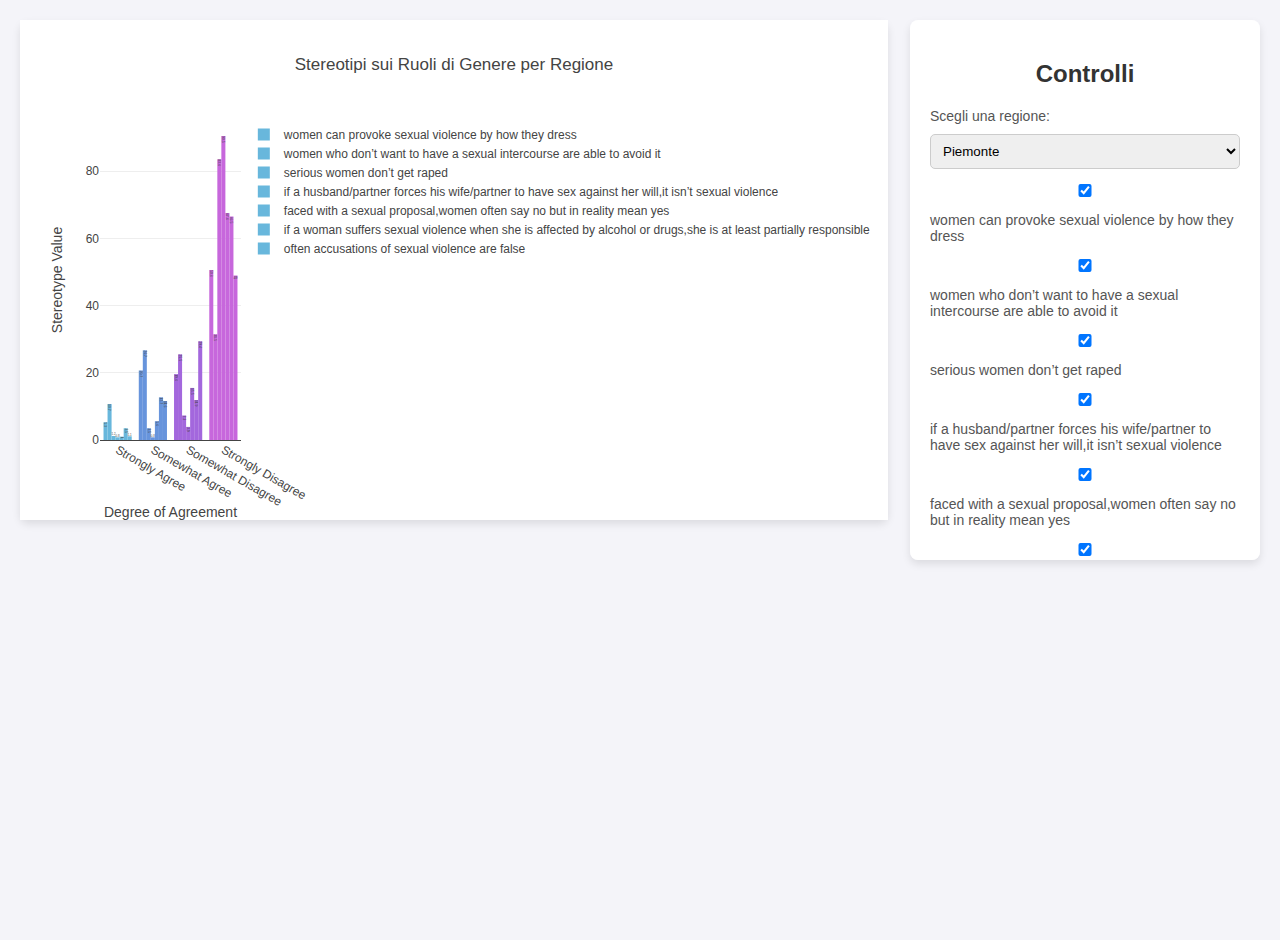
==== commit c1441ddb: "op viol" ====
--- a/index3.html
+++ b/index3.html
@@ -82,4525 +82,4540 @@
     <div id="controls">
         <h2>Controlli</h2>
         <div>
-            <label for="stereotype-dropdown">Scegli uno stereotipo:</label>
-            <select id="stereotype-dropdown" onchange="updateChart()">
-                <option value="women can provoke sexual violence by how they dress">women can provoke sexual violence by how they dress</option>
-                <option value="women who don’t want to have a sexual intercourse are able to avoid it">women who don’t want to have a sexual intercourse are able to avoid it</option>
-                <option value="serious women don’t get raped">serious women don’t get raped</option>
-                <option value="if a husband/partner forces his wife/partner to have sex against her will,it isn’t sexual violence">if a husband/partner forces his wife/partner to have sex against her will,it isn’t sexual violence</option>
-                <option value="faced with a sexual proposal,women often say no but in reality mean yes">faced with a sexual proposal,women often say no but in reality mean yes</option>
+            <label for="region-dropdown">Scegli una regione:</label>
+            <select id="region-dropdown" onchange="updateChart()">
+                <!-- Le regioni saranno aggiunte dinamicamente -->
             </select>
         </div>
 
-        <div class="region-checkboxes" id="region-checkboxes"></div>
+        <div class="stereotype-checkboxes" id="stereotype-checkboxes"></div>
     </div>
 
     <script>
         // Dati forniti
         var data = [
-                    { "Territory": "Piemonte", "Population Value (Sum)": 3094724,"Victims Value": 722,"Stereotypes about gender roles": "women can provoke sexual violence by how they dress", "Degree of agreement": "strongly agree", "Stereotypes values": 5.3 },
-                    { "Territory": "Piemonte","Population Value (Sum)": 3094724,"Victims Value": 722,"Stereotypes about gender roles": "women who don’t want to have a sexual intercourse are able to avoid it","Degree of agreement": "strongly agree", "Stereotypes values": 10.7},
-                    {"Territory": "Piemonte", "Population Value (Sum)": 3094724, "Victims Value": 722,  "Stereotypes about gender roles": "serious women don’t get raped",  "Degree of agreement": "strongly agree",  "Stereotypes values": 1.2},
-                    { "Territory": "Piemonte",
-                "Population Value (Sum)": 3094724,
-                "Victims Value": 722,
-                "Stereotypes about gender roles": "if a husband/partner forces his wife/partner to have sex against her will,it isn’t sexual violence",
-                "Degree of agreement": "strongly agree",
-                "Stereotypes values": 0.8
-            },
-            {
-                "Territory": "Piemonte",
-                "Population Value (Sum)": 3094724,
-                "Victims Value": 722,
-                "Stereotypes about gender roles": "faced with a sexual proposal,women often say no but in reality mean yes",
-                "Degree of agreement": "strongly agree",
-                "Stereotypes values": 1
-            },
-            {
-                "Territory": "Piemonte",
-                "Population Value (Sum)": 3094724,
-                "Victims Value": 722,
-                "Stereotypes about gender roles": "if a woman suffers sexual violence when she is affected by alcohol or drugs,she is at least partially responsible",
-                "Degree of agreement": "strongly agree",
-                "Stereotypes values": 3.5
-            },
-            {
-                "Territory": "Piemonte",
-                "Population Value (Sum)": 3094724,
-                "Victims Value": 722,
-                "Stereotypes about gender roles": "often accusations of sexual violence are false",
-                "Degree of agreement": "strongly agree",
-                "Stereotypes values": 1.1
-            },
-            {
-                "Territory": "Piemonte",
-                "Population Value (Sum)": 3094724,
-                "Victims Value": 722,
-                "Stereotypes about gender roles": "women can provoke sexual violence by how they dress",
-                "Degree of agreement": "somewhat agree",
-                "Stereotypes values": 20.7
-            },
-            {
-                "Territory": "Piemonte",
-                "Population Value (Sum)": 3094724,
-                "Victims Value": 722,
-                "Stereotypes about gender roles": "women who don’t want to have a sexual intercourse are able to avoid it",
-                "Degree of agreement": "somewhat agree",
-                "Stereotypes values": 26.7
-            },
-            {
-                "Territory": "Piemonte",
-                "Population Value (Sum)": 3094724,
-                "Victims Value": 722,
-                "Stereotypes about gender roles": "serious women don’t get raped",
-                "Degree of agreement": "somewhat agree",
-                "Stereotypes values": 3.5
-            },
-            {
-                "Territory": "Piemonte",
-                "Population Value (Sum)": 3094724,
-                "Victims Value": 722,
-                "Stereotypes about gender roles": "if a husband/partner forces his wife/partner to have sex against her will,it isn’t sexual violence",
-                "Degree of agreement": "somewhat agree",
-                "Stereotypes values": 0.8
-            },
-            {
-                "Territory": "Piemonte",
-                "Population Value (Sum)": 3094724,
-                "Victims Value": 722,
-                "Stereotypes about gender roles": "faced with a sexual proposal,women often say no but in reality mean yes",
-                "Degree of agreement": "somewhat agree",
-                "Stereotypes values": 5.6
-            },
-            {
-                "Territory": "Piemonte",
-                "Population Value (Sum)": 3094724,
-                "Victims Value": 722,
-                "Stereotypes about gender roles": "if a woman suffers sexual violence when she is affected by alcohol or drugs,she is at least partially responsible",
-                "Degree of agreement": "somewhat agree",
-                "Stereotypes values": 12.7
-            },
-            {
-                "Territory": "Piemonte",
-                "Population Value (Sum)": 3094724,
-                "Victims Value": 722,
-                "Stereotypes about gender roles": "often accusations of sexual violence are false",
-                "Degree of agreement": "somewhat agree",
-                "Stereotypes values": 11.6
-            },
-            {
-                "Territory": "Piemonte",
-                "Population Value (Sum)": 3094724,
-                "Victims Value": 722,
-                "Stereotypes about gender roles": "women can provoke sexual violence by how they dress",
-                "Degree of agreement": "somewhat disagree",
-                "Stereotypes values": 19.6
-            },
-            {
-                "Territory": "Piemonte",
-                "Population Value (Sum)": 3094724,
-                "Victims Value": 722,
-                "Stereotypes about gender roles": "women who don’t want to have a sexual intercourse are able to avoid it",
-                "Degree of agreement": "somewhat disagree",
-                "Stereotypes values": 25.5
-            },
-            {
-                "Territory": "Piemonte",
-                "Population Value (Sum)": 3094724,
-                "Victims Value": 722,
-                "Stereotypes about gender roles": "serious women don’t get raped",
-                "Degree of agreement": "somewhat disagree",
-                "Stereotypes values": 7.3
-            },
-            {
-                "Territory": "Piemonte",
-                "Population Value (Sum)": 3094724,
-                "Victims Value": 722,
-                "Stereotypes about gender roles": "if a husband/partner forces his wife/partner to have sex against her will,it isn’t sexual violence",
-                "Degree of agreement": "somewhat disagree",
-                "Stereotypes values": 3.9
-            },
-            {
-                "Territory": "Piemonte",
-                "Population Value (Sum)": 3094724,
-                "Victims Value": 722,
-                "Stereotypes about gender roles": "faced with a sexual proposal,women often say no but in reality mean yes",
-                "Degree of agreement": "somewhat disagree",
-                "Stereotypes values": 15.5
-            },
-            {
-                "Territory": "Piemonte",
-                "Population Value (Sum)": 3094724,
-                "Victims Value": 722,
-                "Stereotypes about gender roles": "if a woman suffers sexual violence when she is affected by alcohol or drugs,she is at least partially responsible",
-                "Degree of agreement": "somewhat disagree",
-                "Stereotypes values": 11.9
-            },
-            {
-                "Territory": "Piemonte",
-                "Population Value (Sum)": 3094724,
-                "Victims Value": 722,
-                "Stereotypes about gender roles": "often accusations of sexual violence are false",
-                "Degree of agreement": "somewhat disagree",
-                "Stereotypes values": 29.4
-            },
-            {
-                "Territory": "Piemonte",
-                "Population Value (Sum)": 3094724,
-                "Victims Value": 722,
-                "Stereotypes about gender roles": "women can provoke sexual violence by how they dress",
-                "Degree of agreement": "strongly disagree",
-                "Stereotypes values": 50.6
-            },
-            {
-                "Territory": "Piemonte",
-                "Population Value (Sum)": 3094724,
-                "Victims Value": 722,
-                "Stereotypes about gender roles": "women who don’t want to have a sexual intercourse are able to avoid it",
-                "Degree of agreement": "strongly disagree",
-                "Stereotypes values": 31.5
-            },
-            {
-                "Territory": "Piemonte",
-                "Population Value (Sum)": 3094724,
-                "Victims Value": 722,
-                "Stereotypes about gender roles": "serious women don’t get raped",
-                "Degree of agreement": "strongly disagree",
-                "Stereotypes values": 83.6
-            },
-            {
-                "Territory": "Piemonte",
-                "Population Value (Sum)": 3094724,
-                "Victims Value": 722,
-                "Stereotypes about gender roles": "if a husband/partner forces his wife/partner to have sex against her will,it isn’t sexual violence",
-                "Degree of agreement": "strongly disagree",
-                "Stereotypes values": 90.5
-            },
-            {
-                "Territory": "Piemonte",
-                "Population Value (Sum)": 3094724,
-                "Victims Value": 722,
-                "Stereotypes about gender roles": "faced with a sexual proposal,women often say no but in reality mean yes",
-                "Degree of agreement": "strongly disagree",
-                "Stereotypes values": 67.6
-            },
-            {
-                "Territory": "Piemonte",
-                "Population Value (Sum)": 3094724,
-                "Victims Value": 722,
-                "Stereotypes about gender roles": "if a woman suffers sexual violence when she is affected by alcohol or drugs,she is at least partially responsible",
-                "Degree of agreement": "strongly disagree",
-                "Stereotypes values": 66.5
-            },
-            {
-                "Territory": "Piemonte",
-                "Population Value (Sum)": 3094724,
-                "Victims Value": 722,
-                "Stereotypes about gender roles": "often accusations of sexual violence are false",
-                "Degree of agreement": "strongly disagree",
-                "Stereotypes values": 49
-            },
-            {
-                "Territory": "Valle d'Aosta / Vallée d'Aoste",
-                "Population Value (Sum)": 90297,
-                "Victims Value": 10,
-                "Stereotypes about gender roles": "women can provoke sexual violence by how they dress",
-                "Degree of agreement": "strongly agree",
-                "Stereotypes values": 5.5
-            },
-            {
-                "Territory": "Valle d'Aosta / Vallée d'Aoste",
-                "Population Value (Sum)": 90297,
-                "Victims Value": 10,
-                "Stereotypes about gender roles": "women who don’t want to have a sexual intercourse are able to avoid it",
-                "Degree of agreement": "strongly agree",
-                "Stereotypes values": 10.5
-            },
-            {
-                "Territory": "Valle d'Aosta / Vallée d'Aoste",
-                "Population Value (Sum)": 90297,
-                "Victims Value": 10,
-                "Stereotypes about gender roles": "serious women don’t get raped",
-                "Degree of agreement": "strongly agree",
-                "Stereotypes values": 1.4
-            },
-            {
-                "Territory": "Valle d'Aosta / Vallée d'Aoste",
-                "Population Value (Sum)": 90297,
-                "Victims Value": 10,
-                "Stereotypes about gender roles": "if a husband/partner forces his wife/partner to have sex against her will,it isn’t sexual violence",
-                "Degree of agreement": "strongly agree",
-                "Stereotypes values": 0.6
-            },
-            {
-                "Territory": "Valle d'Aosta / Vallée d'Aoste",
-                "Population Value (Sum)": 90297,
-                "Victims Value": 10,
-                "Stereotypes about gender roles": "faced with a sexual proposal,women often say no but in reality mean yes",
-                "Degree of agreement": "strongly agree",
-                "Stereotypes values": 1.1
-            },
-            {
-                "Territory": "Valle d'Aosta / Vallée d'Aoste",
-                "Population Value (Sum)": 90297,
-                "Victims Value": 10,
-                "Stereotypes about gender roles": "if a woman suffers sexual violence when she is affected by alcohol or drugs,she is at least partially responsible",
-                "Degree of agreement": "strongly agree",
-                "Stereotypes values": 2.8
-            },
-            {
-                "Territory": "Valle d'Aosta / Vallée d'Aoste",
-                "Population Value (Sum)": 90297,
-                "Victims Value": 10,
-                "Stereotypes about gender roles": "often accusations of sexual violence are false",
-                "Degree of agreement": "strongly agree",
-                "Stereotypes values": 0.9
-            },
-            {
-                "Territory": "Valle d'Aosta / Vallée d'Aoste",
-                "Population Value (Sum)": 90297,
-                "Victims Value": 10,
-                "Stereotypes about gender roles": "women can provoke sexual violence by how they dress",
-                "Degree of agreement": "somewhat agree",
-                "Stereotypes values": 17.4
-            },
-            {
-                "Territory": "Valle d'Aosta / Vallée d'Aoste",
-                "Population Value (Sum)": 90297,
-                "Victims Value": 10,
-                "Stereotypes about gender roles": "women who don’t want to have a sexual intercourse are able to avoid it",
-                "Degree of agreement": "somewhat agree",
-                "Stereotypes values": 30.5
-            },
-            {
-                "Territory": "Valle d'Aosta / Vallée d'Aoste",
-                "Population Value (Sum)": 90297,
-                "Victims Value": 10,
-                "Stereotypes about gender roles": "serious women don’t get raped",
-                "Degree of agreement": "somewhat agree",
-                "Stereotypes values": 3.3
-            },
-            {
-                "Territory": "Valle d'Aosta / Vallée d'Aoste",
-                "Population Value (Sum)": 90297,
-                "Victims Value": 10,
-                "Stereotypes about gender roles": "if a husband/partner forces his wife/partner to have sex against her will,it isn’t sexual violence",
-                "Degree of agreement": "somewhat agree",
-                "Stereotypes values": 0.4
-            },
-            {
-                "Territory": "Valle d'Aosta / Vallée d'Aoste",
-                "Population Value (Sum)": 90297,
-                "Victims Value": 10,
-                "Stereotypes about gender roles": "faced with a sexual proposal,women often say no but in reality mean yes",
-                "Degree of agreement": "somewhat agree",
-                "Stereotypes values": 7
-            },
-            {
-                "Territory": "Valle d'Aosta / Vallée d'Aoste",
-                "Population Value (Sum)": 90297,
-                "Victims Value": 10,
-                "Stereotypes about gender roles": "if a woman suffers sexual violence when she is affected by alcohol or drugs,she is at least partially responsible",
-                "Degree of agreement": "somewhat agree",
-                "Stereotypes values": 9.5
-            },
-            {
-                "Territory": "Valle d'Aosta / Vallée d'Aoste",
-                "Population Value (Sum)": 90297,
-                "Victims Value": 10,
-                "Stereotypes about gender roles": "often accusations of sexual violence are false",
-                "Degree of agreement": "somewhat agree",
-                "Stereotypes values": 9.7
-            },
-            {
-                "Territory": "Valle d'Aosta / Vallée d'Aoste",
-                "Population Value (Sum)": 90297,
-                "Victims Value": 10,
-                "Stereotypes about gender roles": "women can provoke sexual violence by how they dress",
-                "Degree of agreement": "somewhat disagree",
-                "Stereotypes values": 22.8
-            },
-            {
-                "Territory": "Valle d'Aosta / Vallée d'Aoste",
-                "Population Value (Sum)": 90297,
-                "Victims Value": 10,
-                "Stereotypes about gender roles": "women who don’t want to have a sexual intercourse are able to avoid it",
-                "Degree of agreement": "somewhat disagree",
-                "Stereotypes values": 24.2
-            },
-            {
-                "Territory": "Valle d'Aosta / Vallée d'Aoste",
-                "Population Value (Sum)": 90297,
-                "Victims Value": 10,
-                "Stereotypes about gender roles": "serious women don’t get raped",
-                "Degree of agreement": "somewhat disagree",
-                "Stereotypes values": 6
-            },
-            {
-                "Territory": "Valle d'Aosta / Vallée d'Aoste",
-                "Population Value (Sum)": 90297,
-                "Victims Value": 10,
-                "Stereotypes about gender roles": "if a husband/partner forces his wife/partner to have sex against her will,it isn’t sexual violence",
-                "Degree of agreement": "somewhat disagree",
-                "Stereotypes values": 4.9
-            },
-            {
-                "Territory": "Valle d'Aosta / Vallée d'Aoste",
-                "Population Value (Sum)": 90297,
-                "Victims Value": 10,
-                "Stereotypes about gender roles": "faced with a sexual proposal,women often say no but in reality mean yes",
-                "Degree of agreement": "somewhat disagree",
-                "Stereotypes values": 11.6
-            },
-            {
-                "Territory": "Valle d'Aosta / Vallée d'Aoste",
-                "Population Value (Sum)": 90297,
-                "Victims Value": 10,
-                "Stereotypes about gender roles": "if a woman suffers sexual violence when she is affected by alcohol or drugs,she is at least partially responsible",
-                "Degree of agreement": "somewhat disagree",
-                "Stereotypes values": 12.6
-            },
-            {
-                "Territory": "Valle d'Aosta / Vallée d'Aoste",
-                "Population Value (Sum)": 90297,
-                "Victims Value": 10,
-                "Stereotypes about gender roles": "often accusations of sexual violence are false",
-                "Degree of agreement": "somewhat disagree",
-                "Stereotypes values": 28.6
-            },
-            {
-                "Territory": "Valle d'Aosta / Vallée d'Aoste",
-                "Population Value (Sum)": 90297,
-                "Victims Value": 10,
-                "Stereotypes about gender roles": "women can provoke sexual violence by how they dress",
-                "Degree of agreement": "strongly disagree",
-                "Stereotypes values": 48.1
-            },
-            {
-                "Territory": "Valle d'Aosta / Vallée d'Aoste",
-                "Population Value (Sum)": 90297,
-                "Victims Value": 10,
-                "Stereotypes about gender roles": "women who don’t want to have a sexual intercourse are able to avoid it",
-                "Degree of agreement": "strongly disagree",
-                "Stereotypes values": 26.2
-            },
-            {
-                "Territory": "Valle d'Aosta / Vallée d'Aoste",
-                "Population Value (Sum)": 90297,
-                "Victims Value": 10,
-                "Stereotypes about gender roles": "serious women don’t get raped",
-                "Degree of agreement": "strongly disagree",
-                "Stereotypes values": 81.9
-            },
-            {
-                "Territory": "Valle d'Aosta / Vallée d'Aoste",
-                "Population Value (Sum)": 90297,
-                "Victims Value": 10,
-                "Stereotypes about gender roles": "if a husband/partner forces his wife/partner to have sex against her will,it isn’t sexual violence",
-                "Degree of agreement": "strongly disagree",
-                "Stereotypes values": 88.1
-            },
-            {
-                "Territory": "Valle d'Aosta / Vallée d'Aoste",
-                "Population Value (Sum)": 90297,
-                "Victims Value": 10,
-                "Stereotypes about gender roles": "faced with a sexual proposal,women often say no but in reality mean yes",
-                "Degree of agreement": "strongly disagree",
-                "Stereotypes values": 67.5
-            },
-            {
-                "Territory": "Valle d'Aosta / Vallée d'Aoste",
-                "Population Value (Sum)": 90297,
-                "Victims Value": 10,
-                "Stereotypes about gender roles": "if a woman suffers sexual violence when she is affected by alcohol or drugs,she is at least partially responsible",
-                "Degree of agreement": "strongly disagree",
-                "Stereotypes values": 68.8
-            },
-            {
-                "Territory": "Valle d'Aosta / Vallée d'Aoste",
-                "Population Value (Sum)": 90297,
-                "Victims Value": 10,
-                "Stereotypes about gender roles": "often accusations of sexual violence are false",
-                "Degree of agreement": "strongly disagree",
-                "Stereotypes values": 47.8
-            },
-            {
-                "Territory": "Liguria",
-                "Population Value (Sum)": 1082776,
-                "Victims Value": 234,
-                "Stereotypes about gender roles": "women can provoke sexual violence by how they dress",
-                "Degree of agreement": "strongly agree",
-                "Stereotypes values": 2.4
-            },
-            {
-                "Territory": "Liguria",
-                "Population Value (Sum)": 1082776,
-                "Victims Value": 234,
-                "Stereotypes about gender roles": "women who don’t want to have a sexual intercourse are able to avoid it",
-                "Degree of agreement": "strongly agree",
-                "Stereotypes values": 7.5
-            },
-            {
-                "Territory": "Liguria",
-                "Population Value (Sum)": 1082776,
-                "Victims Value": 234,
-                "Stereotypes about gender roles": "serious women don’t get raped",
-                "Degree of agreement": "strongly agree",
-                "Stereotypes values": 0.5
-            },
-            {
-                "Territory": "Liguria",
-                "Population Value (Sum)": 1082776,
-                "Victims Value": 234,
-                "Stereotypes about gender roles": "if a husband/partner forces his wife/partner to have sex against her will,it isn’t sexual violence",
-                "Degree of agreement": "strongly agree",
-                "Stereotypes values": 1.4
-            },
-            {
-                "Territory": "Liguria",
-                "Population Value (Sum)": 1082776,
-                "Victims Value": 234,
-                "Stereotypes about gender roles": "faced with a sexual proposal,women often say no but in reality mean yes",
-                "Degree of agreement": "strongly agree",
-                "Stereotypes values": 1.1
-            },
-            {
-                "Territory": "Liguria",
-                "Population Value (Sum)": 1082776,
-                "Victims Value": 234,
-                "Stereotypes about gender roles": "if a woman suffers sexual violence when she is affected by alcohol or drugs,she is at least partially responsible",
-                "Degree of agreement": "strongly agree",
-                "Stereotypes values": 1.3
-            },
-            {
-                "Territory": "Liguria",
-                "Population Value (Sum)": 1082776,
-                "Victims Value": 234,
-                "Stereotypes about gender roles": "often accusations of sexual violence are false",
-                "Degree of agreement": "strongly agree",
-                "Stereotypes values": 0.6
-            },
-            {
-                "Territory": "Liguria",
-                "Population Value (Sum)": 1082776,
-                "Victims Value": 234,
-                "Stereotypes about gender roles": "women can provoke sexual violence by how they dress",
-                "Degree of agreement": "somewhat agree",
-                "Stereotypes values": 12.6
-            },
-            {
-                "Territory": "Liguria",
-                "Population Value (Sum)": 1082776,
-                "Victims Value": 234,
-                "Stereotypes about gender roles": "women who don’t want to have a sexual intercourse are able to avoid it",
-                "Degree of agreement": "somewhat agree",
-                "Stereotypes values": 20.6
-            },
-            {
-                "Territory": "Liguria",
-                "Population Value (Sum)": 1082776,
-                "Victims Value": 234,
-                "Stereotypes about gender roles": "serious women don’t get raped",
-                "Degree of agreement": "somewhat agree",
-                "Stereotypes values": 1.8
-            },
-            {
-                "Territory": "Liguria",
-                "Population Value (Sum)": 1082776,
-                "Victims Value": 234,
-                "Stereotypes about gender roles": "if a husband/partner forces his wife/partner to have sex against her will,it isn’t sexual violence",
-                "Degree of agreement": "somewhat agree",
-                "Stereotypes values": 0.6
-            },
-            {
-                "Territory": "Liguria",
-                "Population Value (Sum)": 1082776,
-                "Victims Value": 234,
-                "Stereotypes about gender roles": "faced with a sexual proposal,women often say no but in reality mean yes",
-                "Degree of agreement": "somewhat agree",
-                "Stereotypes values": 5.5
-            },
-            {
-                "Territory": "Liguria",
-                "Population Value (Sum)": 1082776,
-                "Victims Value": 234,
-                "Stereotypes about gender roles": "if a woman suffers sexual violence when she is affected by alcohol or drugs,she is at least partially responsible",
-                "Degree of agreement": "somewhat agree",
-                "Stereotypes values": 6.2
-            },
-            {
-                "Territory": "Liguria",
-                "Population Value (Sum)": 1082776,
-                "Victims Value": 234,
-                "Stereotypes about gender roles": "often accusations of sexual violence are false",
-                "Degree of agreement": "somewhat agree",
-                "Stereotypes values": 7.7
-            },
-            {
-                "Territory": "Liguria",
-                "Population Value (Sum)": 1082776,
-                "Victims Value": 234,
-                "Stereotypes about gender roles": "women can provoke sexual violence by how they dress",
-                "Degree of agreement": "somewhat disagree",
-                "Stereotypes values": 20.3
-            },
-            {
-                "Territory": "Liguria",
-                "Population Value (Sum)": 1082776,
-                "Victims Value": 234,
-                "Stereotypes about gender roles": "women who don’t want to have a sexual intercourse are able to avoid it",
-                "Degree of agreement": "somewhat disagree",
-                "Stereotypes values": 30.1
-            },
-            {
-                "Territory": "Liguria",
-                "Population Value (Sum)": 1082776,
-                "Victims Value": 234,
-                "Stereotypes about gender roles": "serious women don’t get raped",
-                "Degree of agreement": "somewhat disagree",
-                "Stereotypes values": 5.6
-            },
-            {
-                "Territory": "Liguria",
-                "Population Value (Sum)": 1082776,
-                "Victims Value": 234,
-                "Stereotypes about gender roles": "if a husband/partner forces his wife/partner to have sex against her will,it isn’t sexual violence",
-                "Degree of agreement": "somewhat disagree",
-                "Stereotypes values": 1.7
-            },
-            {
-                "Territory": "Liguria",
-                "Population Value (Sum)": 1082776,
-                "Victims Value": 234,
-                "Stereotypes about gender roles": "faced with a sexual proposal,women often say no but in reality mean yes",
-                "Degree of agreement": "somewhat disagree",
-                "Stereotypes values": 9.6
-            },
-            {
-                "Territory": "Liguria",
-                "Population Value (Sum)": 1082776,
-                "Victims Value": 234,
-                "Stereotypes about gender roles": "if a woman suffers sexual violence when she is affected by alcohol or drugs,she is at least partially responsible",
-                "Degree of agreement": "somewhat disagree",
-                "Stereotypes values": 14.5
-            },
-            {
-                "Territory": "Liguria",
-                "Population Value (Sum)": 1082776,
-                "Victims Value": 234,
-                "Stereotypes about gender roles": "often accusations of sexual violence are false",
-                "Degree of agreement": "somewhat disagree",
-                "Stereotypes values": 34.8
-            },
-            {
-                "Territory": "Liguria",
-                "Population Value (Sum)": 1082776,
-                "Victims Value": 234,
-                "Stereotypes about gender roles": "women can provoke sexual violence by how they dress",
-                "Degree of agreement": "strongly disagree",
-                "Stereotypes values": 57.1
-            },
-            {
-                "Territory": "Liguria",
-                "Population Value (Sum)": 1082776,
-                "Victims Value": 234,
-                "Stereotypes about gender roles": "women who don’t want to have a sexual intercourse are able to avoid it",
-                "Degree of agreement": "strongly disagree",
-                "Stereotypes values": 32.7
-            },
-            {
-                "Territory": "Liguria",
-                "Population Value (Sum)": 1082776,
-                "Victims Value": 234,
-                "Stereotypes about gender roles": "serious women don’t get raped",
-                "Degree of agreement": "strongly disagree",
-                "Stereotypes values": 85.2
-            },
-            {
-                "Territory": "Liguria",
-                "Population Value (Sum)": 1082776,
-                "Victims Value": 234,
-                "Stereotypes about gender roles": "if a husband/partner forces his wife/partner to have sex against her will,it isn’t sexual violence",
-                "Degree of agreement": "strongly disagree",
-                "Stereotypes values": 89.8
-            },
-            {
-                "Territory": "Liguria",
-                "Population Value (Sum)": 1082776,
-                "Victims Value": 234,
-                "Stereotypes about gender roles": "faced with a sexual proposal,women often say no but in reality mean yes",
-                "Degree of agreement": "strongly disagree",
-                "Stereotypes values": 72.2
-            },
-            {
-                "Territory": "Liguria",
-                "Population Value (Sum)": 1082776,
-                "Victims Value": 234,
-                "Stereotypes about gender roles": "if a woman suffers sexual violence when she is affected by alcohol or drugs,she is at least partially responsible",
-                "Degree of agreement": "strongly disagree",
-                "Stereotypes values": 70.5
-            },
-            {
-                "Territory": "Liguria",
-                "Population Value (Sum)": 1082776,
-                "Victims Value": 234,
-                "Stereotypes about gender roles": "often accusations of sexual violence are false",
-                "Degree of agreement": "strongly disagree",
-                "Stereotypes values": 42.9
-            },
-            {
-                "Territory": "Lombardia",
-                "Population Value (Sum)": 7195634,
-                "Victims Value": 1415,
-                "Stereotypes about gender roles": "women can provoke sexual violence by how they dress",
-                "Degree of agreement": "strongly agree",
-                "Stereotypes values": 4.5
-            },
-            {
-                "Territory": "Lombardia",
-                "Population Value (Sum)": 7195634,
-                "Victims Value": 1415,
-                "Stereotypes about gender roles": "women who don’t want to have a sexual intercourse are able to avoid it",
-                "Degree of agreement": "strongly agree",
-                "Stereotypes values": 10.6
-            },
-            {
-                "Territory": "Lombardia",
-                "Population Value (Sum)": 7195634,
-                "Victims Value": 1415,
-                "Stereotypes about gender roles": "serious women don’t get raped",
-                "Degree of agreement": "strongly agree",
-                "Stereotypes values": 1.4
-            },
-            {
-                "Territory": "Lombardia",
-                "Population Value (Sum)": 7195634,
-                "Victims Value": 1415,
-                "Stereotypes about gender roles": "if a husband/partner forces his wife/partner to have sex against her will,it isn’t sexual violence",
-                "Degree of agreement": "strongly agree",
-                "Stereotypes values": 0.5
-            },
-            {
-                "Territory": "Lombardia",
-                "Population Value (Sum)": 7195634,
-                "Victims Value": 1415,
-                "Stereotypes about gender roles": "faced with a sexual proposal,women often say no but in reality mean yes",
-                "Degree of agreement": "strongly agree",
-                "Stereotypes values": 0.4
-            },
-            {
-                "Territory": "Lombardia",
-                "Population Value (Sum)": 7195634,
-                "Victims Value": 1415,
-                "Stereotypes about gender roles": "if a woman suffers sexual violence when she is affected by alcohol or drugs,she is at least partially responsible",
-                "Degree of agreement": "strongly agree",
-                "Stereotypes values": 2.3
-            },
-            {
-                "Territory": "Lombardia",
-                "Population Value (Sum)": 7195634,
-                "Victims Value": 1415,
-                "Stereotypes about gender roles": "often accusations of sexual violence are false",
-                "Degree of agreement": "strongly agree",
-                "Stereotypes values": 1.2
-            },
-            {
-                "Territory": "Lombardia",
-                "Population Value (Sum)": 7195634,
-                "Victims Value": 1415,
-                "Stereotypes about gender roles": "women can provoke sexual violence by how they dress",
-                "Degree of agreement": "somewhat agree",
-                "Stereotypes values": 16.7
-            },
-            {
-                "Territory": "Lombardia",
-                "Population Value (Sum)": 7195634,
-                "Victims Value": 1415,
-                "Stereotypes about gender roles": "women who don’t want to have a sexual intercourse are able to avoid it",
-                "Degree of agreement": "somewhat agree",
-                "Stereotypes values": 26.1
-            },
-            {
-                "Territory": "Lombardia",
-                "Population Value (Sum)": 7195634,
-                "Victims Value": 1415,
-                "Stereotypes about gender roles": "serious women don’t get raped",
-                "Degree of agreement": "somewhat agree",
-                "Stereotypes values": 3.7
-            },
-            {
-                "Territory": "Lombardia",
-                "Population Value (Sum)": 7195634,
-                "Victims Value": 1415,
-                "Stereotypes about gender roles": "if a husband/partner forces his wife/partner to have sex against her will,it isn’t sexual violence",
-                "Degree of agreement": "somewhat agree",
-                "Stereotypes values": 1.4
-            },
-            {
-                "Territory": "Lombardia",
-                "Population Value (Sum)": 7195634,
-                "Victims Value": 1415,
-                "Stereotypes about gender roles": "faced with a sexual proposal,women often say no but in reality mean yes",
-                "Degree of agreement": "somewhat agree",
-                "Stereotypes values": 5.9
-            },
-            {
-                "Territory": "Lombardia",
-                "Population Value (Sum)": 7195634,
-                "Victims Value": 1415,
-                "Stereotypes about gender roles": "if a woman suffers sexual violence when she is affected by alcohol or drugs,she is at least partially responsible",
-                "Degree of agreement": "somewhat agree",
-                "Stereotypes values": 13.4
-            },
-            {
-                "Territory": "Lombardia",
-                "Population Value (Sum)": 7195634,
-                "Victims Value": 1415,
-                "Stereotypes about gender roles": "often accusations of sexual violence are false",
-                "Degree of agreement": "somewhat agree",
-                "Stereotypes values": 8.3
-            },
-            {
-                "Territory": "Lombardia",
-                "Population Value (Sum)": 7195634,
-                "Victims Value": 1415,
-                "Stereotypes about gender roles": "women can provoke sexual violence by how they dress",
-                "Degree of agreement": "somewhat disagree",
-                "Stereotypes values": 22.5
-            },
-            {
-                "Territory": "Lombardia",
-                "Population Value (Sum)": 7195634,
-                "Victims Value": 1415,
-                "Stereotypes about gender roles": "women who don’t want to have a sexual intercourse are able to avoid it",
-                "Degree of agreement": "somewhat disagree",
-                "Stereotypes values": 25.1
-            },
-            {
-                "Territory": "Lombardia",
-                "Population Value (Sum)": 7195634,
-                "Victims Value": 1415,
-                "Stereotypes about gender roles": "serious women don’t get raped",
-                "Degree of agreement": "somewhat disagree",
-                "Stereotypes values": 8.6
-            },
-            {
-                "Territory": "Lombardia",
-                "Population Value (Sum)": 7195634,
-                "Victims Value": 1415,
-                "Stereotypes about gender roles": "if a husband/partner forces his wife/partner to have sex against her will,it isn’t sexual violence",
-                "Degree of agreement": "somewhat disagree",
-                "Stereotypes values": 5
-            },
-            {
-                "Territory": "Lombardia",
-                "Population Value (Sum)": 7195634,
-                "Victims Value": 1415,
-                "Stereotypes about gender roles": "faced with a sexual proposal,women often say no but in reality mean yes",
-                "Degree of agreement": "somewhat disagree",
-                "Stereotypes values": 13.9
-            },
-            {
-                "Territory": "Lombardia",
-                "Population Value (Sum)": 7195634,
-                "Victims Value": 1415,
-                "Stereotypes about gender roles": "if a woman suffers sexual violence when she is affected by alcohol or drugs,she is at least partially responsible",
-                "Degree of agreement": "somewhat disagree",
-                "Stereotypes values": 11.9
-            },
-            {
-                "Territory": "Lombardia",
-                "Population Value (Sum)": 7195634,
-                "Victims Value": 1415,
-                "Stereotypes about gender roles": "often accusations of sexual violence are false",
-                "Degree of agreement": "somewhat disagree",
-                "Stereotypes values": 31.4
-            },
-            {
-                "Territory": "Lombardia",
-                "Population Value (Sum)": 7195634,
-                "Victims Value": 1415,
-                "Stereotypes about gender roles": "women can provoke sexual violence by how they dress",
-                "Degree of agreement": "strongly disagree",
-                "Stereotypes values": 52.7
-            },
-            {
-                "Territory": "Lombardia",
-                "Population Value (Sum)": 7195634,
-                "Victims Value": 1415,
-                "Stereotypes about gender roles": "women who don’t want to have a sexual intercourse are able to avoid it",
-                "Degree of agreement": "strongly disagree",
-                "Stereotypes values": 31.3
-            },
-            {
-                "Territory": "Lombardia",
-                "Population Value (Sum)": 7195634,
-                "Victims Value": 1415,
-                "Stereotypes about gender roles": "serious women don’t get raped",
-                "Degree of agreement": "strongly disagree",
-                "Stereotypes values": 82.1
-            },
-            {
-                "Territory": "Lombardia",
-                "Population Value (Sum)": 7195634,
-                "Victims Value": 1415,
-                "Stereotypes about gender roles": "if a husband/partner forces his wife/partner to have sex against her will,it isn’t sexual violence",
-                "Degree of agreement": "strongly disagree",
-                "Stereotypes values": 89.3
-            },
-            {
-                "Territory": "Lombardia",
-                "Population Value (Sum)": 7195634,
-                "Victims Value": 1415,
-                "Stereotypes about gender roles": "faced with a sexual proposal,women often say no but in reality mean yes",
-                "Degree of agreement": "strongly disagree",
-                "Stereotypes values": 69.4
-            },
-            {
-                "Territory": "Lombardia",
-                "Population Value (Sum)": 7195634,
-                "Victims Value": 1415,
-                "Stereotypes about gender roles": "if a woman suffers sexual violence when she is affected by alcohol or drugs,she is at least partially responsible",
-                "Degree of agreement": "strongly disagree",
-                "Stereotypes values": 67.8
-            },
-            {
-                "Territory": "Lombardia",
-                "Population Value (Sum)": 7195634,
-                "Victims Value": 1415,
-                "Stereotypes about gender roles": "often accusations of sexual violence are false",
-                "Degree of agreement": "strongly disagree",
-                "Stereotypes values": 48.5
-            },
-            {
-                "Territory": "Trentino Alto Adige / Südtirol",
-                "Population Value (Sum)": 763018,
-                "Victims Value": 116,
-                "Stereotypes about gender roles": "women can provoke sexual violence by how they dress",
-                "Degree of agreement": "strongly agree",
-                "Stereotypes values": 6.1
-            },
-            {
-                "Territory": "Trentino Alto Adige / Südtirol",
-                "Population Value (Sum)": 763018,
-                "Victims Value": 116,
-                "Stereotypes about gender roles": "women who don’t want to have a sexual intercourse are able to avoid it",
-                "Degree of agreement": "strongly agree",
-                "Stereotypes values": 13
-            },
-            {
-                "Territory": "Trentino Alto Adige / Südtirol",
-                "Population Value (Sum)": 763018,
-                "Victims Value": 116,
-                "Stereotypes about gender roles": "serious women don’t get raped",
-                "Degree of agreement": "strongly agree",
-                "Stereotypes values": 1.8
-            },
-            {
-                "Territory": "Trentino Alto Adige / Südtirol",
-                "Population Value (Sum)": 763018,
-                "Victims Value": 116,
-                "Stereotypes about gender roles": "if a husband/partner forces his wife/partner to have sex against her will,it isn’t sexual violence",
-                "Degree of agreement": "strongly agree",
-                "Stereotypes values": 0.5
-            },
-            {
-                "Territory": "Trentino Alto Adige / Südtirol",
-                "Population Value (Sum)": 763018,
-                "Victims Value": 116,
-                "Stereotypes about gender roles": "faced with a sexual proposal,women often say no but in reality mean yes",
-                "Degree of agreement": "strongly agree",
-                "Stereotypes values": 1.4
-            },
-            {
-                "Territory": "Trentino Alto Adige / Südtirol",
-                "Population Value (Sum)": 763018,
-                "Victims Value": 116,
-                "Stereotypes about gender roles": "if a woman suffers sexual violence when she is affected by alcohol or drugs,she is at least partially responsible",
-                "Degree of agreement": "strongly agree",
-                "Stereotypes values": 3.6
-            },
-            {
-                "Territory": "Trentino Alto Adige / Südtirol",
-                "Population Value (Sum)": 763018,
-                "Victims Value": 116,
-                "Stereotypes about gender roles": "often accusations of sexual violence are false",
-                "Degree of agreement": "strongly agree",
-                "Stereotypes values": 2.1
-            },
-            {
-                "Territory": "Trentino Alto Adige / Südtirol",
-                "Population Value (Sum)": 763018,
-                "Victims Value": 116,
-                "Stereotypes about gender roles": "women can provoke sexual violence by how they dress",
-                "Degree of agreement": "somewhat agree",
-                "Stereotypes values": 19.7
-            },
-            {
-                "Territory": "Trentino Alto Adige / Südtirol",
-                "Population Value (Sum)": 763018,
-                "Victims Value": 116,
-                "Stereotypes about gender roles": "women who don’t want to have a sexual intercourse are able to avoid it",
-                "Degree of agreement": "somewhat agree",
-                "Stereotypes values": 27.2
-            },
-            {
-                "Territory": "Trentino Alto Adige / Südtirol",
-                "Population Value (Sum)": 763018,
-                "Victims Value": 116,
-                "Stereotypes about gender roles": "serious women don’t get raped",
-                "Degree of agreement": "somewhat agree",
-                "Stereotypes values": 3.7
-            },
-            {
-                "Territory": "Trentino Alto Adige / Südtirol",
-                "Population Value (Sum)": 763018,
-                "Victims Value": 116,
-                "Stereotypes about gender roles": "if a husband/partner forces his wife/partner to have sex against her will,it isn’t sexual violence",
-                "Degree of agreement": "somewhat agree",
-                "Stereotypes values": 1.5
-            },
-            {
-                "Territory": "Trentino Alto Adige / Südtirol",
-                "Population Value (Sum)": 763018,
-                "Victims Value": 116,
-                "Stereotypes about gender roles": "faced with a sexual proposal,women often say no but in reality mean yes",
-                "Degree of agreement": "somewhat agree",
-                "Stereotypes values": 7.1
-            },
-            {
-                "Territory": "Trentino Alto Adige / Südtirol",
-                "Population Value (Sum)": 763018,
-                "Victims Value": 116,
-                "Stereotypes about gender roles": "if a woman suffers sexual violence when she is affected by alcohol or drugs,she is at least partially responsible",
-                "Degree of agreement": "somewhat agree",
-                "Stereotypes values": 10.4
-            },
-            {
-                "Territory": "Trentino Alto Adige / Südtirol",
-                "Population Value (Sum)": 763018,
-                "Victims Value": 116,
-                "Stereotypes about gender roles": "often accusations of sexual violence are false",
-                "Degree of agreement": "somewhat agree",
-                "Stereotypes values": 12.2
-            },
-            {
-                "Territory": "Trentino Alto Adige / Südtirol",
-                "Population Value (Sum)": 763018,
-                "Victims Value": 116,
-                "Stereotypes about gender roles": "women can provoke sexual violence by how they dress",
-                "Degree of agreement": "somewhat disagree",
-                "Stereotypes values": 22
-            },
-            {
-                "Territory": "Trentino Alto Adige / Südtirol",
-                "Population Value (Sum)": 763018,
-                "Victims Value": 116,
-                "Stereotypes about gender roles": "women who don’t want to have a sexual intercourse are able to avoid it",
-                "Degree of agreement": "somewhat disagree",
-                "Stereotypes values": 26.6
-            },
-            {
-                "Territory": "Trentino Alto Adige / Südtirol",
-                "Population Value (Sum)": 763018,
-                "Victims Value": 116,
-                "Stereotypes about gender roles": "serious women don’t get raped",
-                "Degree of agreement": "somewhat disagree",
-                "Stereotypes values": 11.4
-            },
-            {
-                "Territory": "Trentino Alto Adige / Südtirol",
-                "Population Value (Sum)": 763018,
-                "Victims Value": 116,
-                "Stereotypes about gender roles": "if a husband/partner forces his wife/partner to have sex against her will,it isn’t sexual violence",
-                "Degree of agreement": "somewhat disagree",
-                "Stereotypes values": 3.9
-            },
-            {
-                "Territory": "Trentino Alto Adige / Südtirol",
-                "Population Value (Sum)": 763018,
-                "Victims Value": 116,
-                "Stereotypes about gender roles": "faced with a sexual proposal,women often say no but in reality mean yes",
-                "Degree of agreement": "somewhat disagree",
-                "Stereotypes values": 12.1
-            },
-            {
-                "Territory": "Trentino Alto Adige / Südtirol",
-                "Population Value (Sum)": 763018,
-                "Victims Value": 116,
-                "Stereotypes about gender roles": "if a woman suffers sexual violence when she is affected by alcohol or drugs,she is at least partially responsible",
-                "Degree of agreement": "somewhat disagree",
-                "Stereotypes values": 12.7
-            },
-            {
-                "Territory": "Trentino Alto Adige / Südtirol",
-                "Population Value (Sum)": 763018,
-                "Victims Value": 116,
-                "Stereotypes about gender roles": "often accusations of sexual violence are false",
-                "Degree of agreement": "somewhat disagree",
-                "Stereotypes values": 27.4
-            },
-            {
-                "Territory": "Trentino Alto Adige / Südtirol",
-                "Population Value (Sum)": 763018,
-                "Victims Value": 116,
-                "Stereotypes about gender roles": "women can provoke sexual violence by how they dress",
-                "Degree of agreement": "strongly disagree",
-                "Stereotypes values": 45.3
-            },
-            {
-                "Territory": "Trentino Alto Adige / Südtirol",
-                "Population Value (Sum)": 763018,
-                "Victims Value": 116,
-                "Stereotypes about gender roles": "women who don’t want to have a sexual intercourse are able to avoid it",
-                "Degree of agreement": "strongly disagree",
-                "Stereotypes values": 23.4
-            },
-            {
-                "Territory": "Trentino Alto Adige / Südtirol",
-                "Population Value (Sum)": 763018,
-                "Victims Value": 116,
-                "Stereotypes about gender roles": "serious women don’t get raped",
-                "Degree of agreement": "strongly disagree",
-                "Stereotypes values": 74
-            },
-            {
-                "Territory": "Trentino Alto Adige / Südtirol",
-                "Population Value (Sum)": 763018,
-                "Victims Value": 116,
-                "Stereotypes about gender roles": "if a husband/partner forces his wife/partner to have sex against her will,it isn’t sexual violence",
-                "Degree of agreement": "strongly disagree",
-                "Stereotypes values": 85.7
-            },
-            {
-                "Territory": "Trentino Alto Adige / Südtirol",
-                "Population Value (Sum)": 763018,
-                "Victims Value": 116,
-                "Stereotypes about gender roles": "faced with a sexual proposal,women often say no but in reality mean yes",
-                "Degree of agreement": "strongly disagree",
-                "Stereotypes values": 67
-            },
-            {
-                "Territory": "Trentino Alto Adige / Südtirol",
-                "Population Value (Sum)": 763018,
-                "Victims Value": 116,
-                "Stereotypes about gender roles": "if a woman suffers sexual violence when she is affected by alcohol or drugs,she is at least partially responsible",
-                "Degree of agreement": "strongly disagree",
-                "Stereotypes values": 63.5
-            },
-            {
-                "Territory": "Trentino Alto Adige / Südtirol",
-                "Population Value (Sum)": 763018,
-                "Victims Value": 116,
-                "Stereotypes about gender roles": "often accusations of sexual violence are false",
-                "Degree of agreement": "strongly disagree",
-                "Stereotypes values": 42.8
-            },
-            {
-                "Territory": "Veneto",
-                "Population Value (Sum)": 3524197,
-                "Victims Value": 632,
-                "Stereotypes about gender roles": "women can provoke sexual violence by how they dress",
-                "Degree of agreement": "strongly agree",
-                "Stereotypes values": 7.7
-            },
-            {
-                "Territory": "Veneto",
-                "Population Value (Sum)": 3524197,
-                "Victims Value": 632,
-                "Stereotypes about gender roles": "women who don’t want to have a sexual intercourse are able to avoid it",
-                "Degree of agreement": "strongly agree",
-                "Stereotypes values": 15.4
-            },
-            {
-                "Territory": "Veneto",
-                "Population Value (Sum)": 3524197,
-                "Victims Value": 632,
-                "Stereotypes about gender roles": "serious women don’t get raped",
-                "Degree of agreement": "strongly agree",
-                "Stereotypes values": 2.4
-            },
-            {
-                "Territory": "Veneto",
-                "Population Value (Sum)": 3524197,
-                "Victims Value": 632,
-                "Stereotypes about gender roles": "if a husband/partner forces his wife/partner to have sex against her will,it isn’t sexual violence",
-                "Degree of agreement": "strongly agree",
-                "Stereotypes values": 0.5
-            },
-            {
-                "Territory": "Veneto",
-                "Population Value (Sum)": 3524197,
-                "Victims Value": 632,
-                "Stereotypes about gender roles": "faced with a sexual proposal,women often say no but in reality mean yes",
-                "Degree of agreement": "strongly agree",
-                "Stereotypes values": 1.8
-            },
-            {
-                "Territory": "Veneto",
-                "Population Value (Sum)": 3524197,
-                "Victims Value": 632,
-                "Stereotypes about gender roles": "if a woman suffers sexual violence when she is affected by alcohol or drugs,she is at least partially responsible",
-                "Degree of agreement": "strongly agree",
-                "Stereotypes values": 5.4
-            },
-            {
-                "Territory": "Veneto",
-                "Population Value (Sum)": 3524197,
-                "Victims Value": 632,
-                "Stereotypes about gender roles": "often accusations of sexual violence are false",
-                "Degree of agreement": "strongly agree",
-                "Stereotypes values": 2.2
-            },
-            {
-                "Territory": "Veneto",
-                "Population Value (Sum)": 3524197,
-                "Victims Value": 632,
-                "Stereotypes about gender roles": "women can provoke sexual violence by how they dress",
-                "Degree of agreement": "somewhat agree",
-                "Stereotypes values": 17.6
-            },
-            {
-                "Territory": "Veneto",
-                "Population Value (Sum)": 3524197,
-                "Victims Value": 632,
-                "Stereotypes about gender roles": "women who don’t want to have a sexual intercourse are able to avoid it",
-                "Degree of agreement": "somewhat agree",
-                "Stereotypes values": 27
-            },
-            {
-                "Territory": "Veneto",
-                "Population Value (Sum)": 3524197,
-                "Victims Value": 632,
-                "Stereotypes about gender roles": "serious women don’t get raped",
-                "Degree of agreement": "somewhat agree",
-                "Stereotypes values": 3.9
-            },
-            {
-                "Territory": "Veneto",
-                "Population Value (Sum)": 3524197,
-                "Victims Value": 632,
-                "Stereotypes about gender roles": "if a husband/partner forces his wife/partner to have sex against her will,it isn’t sexual violence",
-                "Degree of agreement": "somewhat agree",
-                "Stereotypes values": 1.7
-            },
-            {
-                "Territory": "Veneto",
-                "Population Value (Sum)": 3524197,
-                "Victims Value": 632,
-                "Stereotypes about gender roles": "faced with a sexual proposal,women often say no but in reality mean yes",
-                "Degree of agreement": "somewhat agree",
-                "Stereotypes values": 5.1
-            },
-            {
-                "Territory": "Veneto",
-                "Population Value (Sum)": 3524197,
-                "Victims Value": 632,
-                "Stereotypes about gender roles": "if a woman suffers sexual violence when she is affected by alcohol or drugs,she is at least partially responsible",
-                "Degree of agreement": "somewhat agree",
-                "Stereotypes values": 11.4
-            },
-            {
-                "Territory": "Veneto",
-                "Population Value (Sum)": 3524197,
-                "Victims Value": 632,
-                "Stereotypes about gender roles": "often accusations of sexual violence are false",
-                "Degree of agreement": "somewhat agree",
-                "Stereotypes values": 7.9
-            },
-            {
-                "Territory": "Veneto",
-                "Population Value (Sum)": 3524197,
-                "Victims Value": 632,
-                "Stereotypes about gender roles": "women can provoke sexual violence by how they dress",
-                "Degree of agreement": "somewhat disagree",
-                "Stereotypes values": 19.7
-            },
-            {
-                "Territory": "Veneto",
-                "Population Value (Sum)": 3524197,
-                "Victims Value": 632,
-                "Stereotypes about gender roles": "women who don’t want to have a sexual intercourse are able to avoid it",
-                "Degree of agreement": "somewhat disagree",
-                "Stereotypes values": 18.2
-            },
-            {
-                "Territory": "Veneto",
-                "Population Value (Sum)": 3524197,
-                "Victims Value": 632,
-                "Stereotypes about gender roles": "serious women don’t get raped",
-                "Degree of agreement": "somewhat disagree",
-                "Stereotypes values": 9.6
-            },
-            {
-                "Territory": "Veneto",
-                "Population Value (Sum)": 3524197,
-                "Victims Value": 632,
-                "Stereotypes about gender roles": "if a husband/partner forces his wife/partner to have sex against her will,it isn’t sexual violence",
-                "Degree of agreement": "somewhat disagree",
-                "Stereotypes values": 4.9
-            },
-            {
-                "Territory": "Veneto",
-                "Population Value (Sum)": 3524197,
-                "Victims Value": 632,
-                "Stereotypes about gender roles": "faced with a sexual proposal,women often say no but in reality mean yes",
-                "Degree of agreement": "somewhat disagree",
-                "Stereotypes values": 13.2
-            },
-            {
-                "Territory": "Veneto",
-                "Population Value (Sum)": 3524197,
-                "Victims Value": 632,
-                "Stereotypes about gender roles": "if a woman suffers sexual violence when she is affected by alcohol or drugs,she is at least partially responsible",
-                "Degree of agreement": "somewhat disagree",
-                "Stereotypes values": 11.4
-            },
-            {
-                "Territory": "Veneto",
-                "Population Value (Sum)": 3524197,
-                "Victims Value": 632,
-                "Stereotypes about gender roles": "often accusations of sexual violence are false",
-                "Degree of agreement": "somewhat disagree",
-                "Stereotypes values": 29.7
-            },
-            {
-                "Territory": "Veneto",
-                "Population Value (Sum)": 3524197,
-                "Victims Value": 632,
-                "Stereotypes about gender roles": "women can provoke sexual violence by how they dress",
-                "Degree of agreement": "strongly disagree",
-                "Stereotypes values": 49.9
-            },
-            {
-                "Territory": "Veneto",
-                "Population Value (Sum)": 3524197,
-                "Victims Value": 632,
-                "Stereotypes about gender roles": "women who don’t want to have a sexual intercourse are able to avoid it",
-                "Degree of agreement": "strongly disagree",
-                "Stereotypes values": 31.4
-            },
-            {
-                "Territory": "Veneto",
-                "Population Value (Sum)": 3524197,
-                "Victims Value": 632,
-                "Stereotypes about gender roles": "serious women don’t get raped",
-                "Degree of agreement": "strongly disagree",
-                "Stereotypes values": 77.7
-            },
-            {
-                "Territory": "Veneto",
-                "Population Value (Sum)": 3524197,
-                "Victims Value": 632,
-                "Stereotypes about gender roles": "if a husband/partner forces his wife/partner to have sex against her will,it isn’t sexual violence",
-                "Degree of agreement": "strongly disagree",
-                "Stereotypes values": 86.7
-            },
-            {
-                "Territory": "Veneto",
-                "Population Value (Sum)": 3524197,
-                "Victims Value": 632,
-                "Stereotypes about gender roles": "faced with a sexual proposal,women often say no but in reality mean yes",
-                "Degree of agreement": "strongly disagree",
-                "Stereotypes values": 68.7
-            },
-            {
-                "Territory": "Veneto",
-                "Population Value (Sum)": 3524197,
-                "Victims Value": 632,
-                "Stereotypes about gender roles": "if a woman suffers sexual violence when she is affected by alcohol or drugs,she is at least partially responsible",
-                "Degree of agreement": "strongly disagree",
-                "Stereotypes values": 65.3
-            },
-            {
-                "Territory": "Veneto",
-                "Population Value (Sum)": 3524197,
-                "Victims Value": 632,
-                "Stereotypes about gender roles": "often accusations of sexual violence are false",
-                "Degree of agreement": "strongly disagree",
-                "Stereotypes values": 49
-            },
-            {
-                "Territory": "Friuli-Venezia Giulia",
-                "Population Value (Sum)": 866762,
-                "Victims Value": 132,
-                "Stereotypes about gender roles": "women can provoke sexual violence by how they dress",
-                "Degree of agreement": "strongly agree",
-                "Stereotypes values": 2.8
-            },
-            {
-                "Territory": "Friuli-Venezia Giulia",
-                "Population Value (Sum)": 866762,
-                "Victims Value": 132,
-                "Stereotypes about gender roles": "women who don’t want to have a sexual intercourse are able to avoid it",
-                "Degree of agreement": "strongly agree",
-                "Stereotypes values": 13.2
-            },
-            {
-                "Territory": "Friuli-Venezia Giulia",
-                "Population Value (Sum)": 866762,
-                "Victims Value": 132,
-                "Stereotypes about gender roles": "serious women don’t get raped",
-                "Degree of agreement": "strongly agree",
-                "Stereotypes values": 1.3
-            },
-            {
-                "Territory": "Friuli-Venezia Giulia",
-                "Population Value (Sum)": 866762,
-                "Victims Value": 132,
-                "Stereotypes about gender roles": "if a husband/partner forces his wife/partner to have sex against her will,it isn’t sexual violence",
-                "Degree of agreement": "strongly agree",
-                "Stereotypes values": 0.8
-            },
-            {
-                "Territory": "Friuli-Venezia Giulia",
-                "Population Value (Sum)": 866762,
-                "Victims Value": 132,
-                "Stereotypes about gender roles": "faced with a sexual proposal,women often say no but in reality mean yes",
-                "Degree of agreement": "strongly agree",
-                "Stereotypes values": 1.6
-            },
-            {
-                "Territory": "Friuli-Venezia Giulia",
-                "Population Value (Sum)": 866762,
-                "Victims Value": 132,
-                "Stereotypes about gender roles": "if a woman suffers sexual violence when she is affected by alcohol or drugs,she is at least partially responsible",
-                "Degree of agreement": "strongly agree",
-                "Stereotypes values": 3.2
-            },
-            {
-                "Territory": "Friuli-Venezia Giulia",
-                "Population Value (Sum)": 866762,
-                "Victims Value": 132,
-                "Stereotypes about gender roles": "often accusations of sexual violence are false",
-                "Degree of agreement": "strongly agree",
-                "Stereotypes values": 1.7
-            },
-            {
-                "Territory": "Friuli-Venezia Giulia",
-                "Population Value (Sum)": 866762,
-                "Victims Value": 132,
-                "Stereotypes about gender roles": "women can provoke sexual violence by how they dress",
-                "Degree of agreement": "somewhat agree",
-                "Stereotypes values": 20.8
-            },
-            {
-                "Territory": "Friuli-Venezia Giulia",
-                "Population Value (Sum)": 866762,
-                "Victims Value": 132,
-                "Stereotypes about gender roles": "women who don’t want to have a sexual intercourse are able to avoid it",
-                "Degree of agreement": "somewhat agree",
-                "Stereotypes values": 28.5
-            },
-            {
-                "Territory": "Friuli-Venezia Giulia",
-                "Population Value (Sum)": 866762,
-                "Victims Value": 132,
-                "Stereotypes about gender roles": "serious women don’t get raped",
-                "Degree of agreement": "somewhat agree",
-                "Stereotypes values": 4.1
-            },
-            {
-                "Territory": "Friuli-Venezia Giulia",
-                "Population Value (Sum)": 866762,
-                "Victims Value": 132,
-                "Stereotypes about gender roles": "if a husband/partner forces his wife/partner to have sex against her will,it isn’t sexual violence",
-                "Degree of agreement": "somewhat agree",
-                "Stereotypes values": 1.2
-            },
-            {
-                "Territory": "Friuli-Venezia Giulia",
-                "Population Value (Sum)": 866762,
-                "Victims Value": 132,
-                "Stereotypes about gender roles": "faced with a sexual proposal,women often say no but in reality mean yes",
-                "Degree of agreement": "somewhat agree",
-                "Stereotypes values": 3.6
-            },
-            {
-                "Territory": "Friuli-Venezia Giulia",
-                "Population Value (Sum)": 866762,
-                "Victims Value": 132,
-                "Stereotypes about gender roles": "if a woman suffers sexual violence when she is affected by alcohol or drugs,she is at least partially responsible",
-                "Degree of agreement": "somewhat agree",
-                "Stereotypes values": 12.2
-            },
-            {
-                "Territory": "Friuli-Venezia Giulia",
-                "Population Value (Sum)": 866762,
-                "Victims Value": 132,
-                "Stereotypes about gender roles": "often accusations of sexual violence are false",
-                "Degree of agreement": "somewhat agree",
-                "Stereotypes values": 11.8
-            },
-            {
-                "Territory": "Friuli-Venezia Giulia",
-                "Population Value (Sum)": 866762,
-                "Victims Value": 132,
-                "Stereotypes about gender roles": "women can provoke sexual violence by how they dress",
-                "Degree of agreement": "somewhat disagree",
-                "Stereotypes values": 27.5
-            },
-            {
-                "Territory": "Friuli-Venezia Giulia",
-                "Population Value (Sum)": 866762,
-                "Victims Value": 132,
-                "Stereotypes about gender roles": "women who don’t want to have a sexual intercourse are able to avoid it",
-                "Degree of agreement": "somewhat disagree",
-                "Stereotypes values": 26.3
-            },
-            {
-                "Territory": "Friuli-Venezia Giulia",
-                "Population Value (Sum)": 866762,
-                "Victims Value": 132,
-                "Stereotypes about gender roles": "serious women don’t get raped",
-                "Degree of agreement": "somewhat disagree",
-                "Stereotypes values": 11.6
-            },
-            {
-                "Territory": "Friuli-Venezia Giulia",
-                "Population Value (Sum)": 866762,
-                "Victims Value": 132,
-                "Stereotypes about gender roles": "if a husband/partner forces his wife/partner to have sex against her will,it isn’t sexual violence",
-                "Degree of agreement": "somewhat disagree",
-                "Stereotypes values": 6.3
-            },
-            {
-                "Territory": "Friuli-Venezia Giulia",
-                "Population Value (Sum)": 866762,
-                "Victims Value": 132,
-                "Stereotypes about gender roles": "faced with a sexual proposal,women often say no but in reality mean yes",
-                "Degree of agreement": "somewhat disagree",
-                "Stereotypes values": 18
-            },
-            {
-                "Territory": "Friuli-Venezia Giulia",
-                "Population Value (Sum)": 866762,
-                "Victims Value": 132,
-                "Stereotypes about gender roles": "if a woman suffers sexual violence when she is affected by alcohol or drugs,she is at least partially responsible",
-                "Degree of agreement": "somewhat disagree",
-                "Stereotypes values": 18
-            },
-            {
-                "Territory": "Friuli-Venezia Giulia",
-                "Population Value (Sum)": 866762,
-                "Victims Value": 132,
-                "Stereotypes about gender roles": "often accusations of sexual violence are false",
-                "Degree of agreement": "somewhat disagree",
-                "Stereotypes values": 31.3
-            },
-            {
-                "Territory": "Friuli-Venezia Giulia",
-                "Population Value (Sum)": 866762,
-                "Victims Value": 132,
-                "Stereotypes about gender roles": "women can provoke sexual violence by how they dress",
-                "Degree of agreement": "strongly disagree",
-                "Stereotypes values": 46.9
-            },
-            {
-                "Territory": "Friuli-Venezia Giulia",
-                "Population Value (Sum)": 866762,
-                "Victims Value": 132,
-                "Stereotypes about gender roles": "women who don’t want to have a sexual intercourse are able to avoid it",
-                "Degree of agreement": "strongly disagree",
-                "Stereotypes values": 26.5
-            },
-            {
-                "Territory": "Friuli-Venezia Giulia",
-                "Population Value (Sum)": 866762,
-                "Victims Value": 132,
-                "Stereotypes about gender roles": "serious women don’t get raped",
-                "Degree of agreement": "strongly disagree",
-                "Stereotypes values": 78.5
-            },
-            {
-                "Territory": "Friuli-Venezia Giulia",
-                "Population Value (Sum)": 866762,
-                "Victims Value": 132,
-                "Stereotypes about gender roles": "if a husband/partner forces his wife/partner to have sex against her will,it isn’t sexual violence",
-                "Degree of agreement": "strongly disagree",
-                "Stereotypes values": 88.1
-            },
-            {
-                "Territory": "Friuli-Venezia Giulia",
-                "Population Value (Sum)": 866762,
-                "Victims Value": 132,
-                "Stereotypes about gender roles": "faced with a sexual proposal,women often say no but in reality mean yes",
-                "Degree of agreement": "strongly disagree",
-                "Stereotypes values": 69.6
-            },
-            {
-                "Territory": "Friuli-Venezia Giulia",
-                "Population Value (Sum)": 866762,
-                "Victims Value": 132,
-                "Stereotypes about gender roles": "if a woman suffers sexual violence when she is affected by alcohol or drugs,she is at least partially responsible",
-                "Degree of agreement": "strongly disagree",
-                "Stereotypes values": 62.7
-            },
-            {
-                "Territory": "Friuli-Venezia Giulia",
-                "Population Value (Sum)": 866762,
-                "Victims Value": 132,
-                "Stereotypes about gender roles": "often accusations of sexual violence are false",
-                "Degree of agreement": "strongly disagree",
-                "Stereotypes values": 47.5
-            },
-            {
-                "Territory": "Emilia-Romagna",
-                "Population Value (Sum)": 3184882,
-                "Victims Value": 522,
-                "Stereotypes about gender roles": "women can provoke sexual violence by how they dress",
-                "Degree of agreement": "strongly agree",
-                "Stereotypes values": 5.6
-            },
-            {
-                "Territory": "Emilia-Romagna",
-                "Population Value (Sum)": 3184882,
-                "Victims Value": 522,
-                "Stereotypes about gender roles": "women who don’t want to have a sexual intercourse are able to avoid it",
-                "Degree of agreement": "strongly agree",
-                "Stereotypes values": 12.6
-            },
-            {
-                "Territory": "Emilia-Romagna",
-                "Population Value (Sum)": 3184882,
-                "Victims Value": 522,
-                "Stereotypes about gender roles": "serious women don’t get raped",
-                "Degree of agreement": "strongly agree",
-                "Stereotypes values": 1.4
-            },
-            {
-                "Territory": "Emilia-Romagna",
-                "Population Value (Sum)": 3184882,
-                "Victims Value": 522,
-                "Stereotypes about gender roles": "if a husband/partner forces his wife/partner to have sex against her will,it isn’t sexual violence",
-                "Degree of agreement": "strongly agree",
-                "Stereotypes values": 0.3
-            },
-            {
-                "Territory": "Emilia-Romagna",
-                "Population Value (Sum)": 3184882,
-                "Victims Value": 522,
-                "Stereotypes about gender roles": "faced with a sexual proposal,women often say no but in reality mean yes",
-                "Degree of agreement": "strongly agree",
-                "Stereotypes values": 1.2
-            },
-            {
-                "Territory": "Emilia-Romagna",
-                "Population Value (Sum)": 3184882,
-                "Victims Value": 522,
-                "Stereotypes about gender roles": "if a woman suffers sexual violence when she is affected by alcohol or drugs,she is at least partially responsible",
-                "Degree of agreement": "strongly agree",
-                "Stereotypes values": 2.1
-            },
-            {
-                "Territory": "Emilia-Romagna",
-                "Population Value (Sum)": 3184882,
-                "Victims Value": 522,
-                "Stereotypes about gender roles": "often accusations of sexual violence are false",
-                "Degree of agreement": "strongly agree",
-                "Stereotypes values": 0.5
-            },
-            {
-                "Territory": "Emilia-Romagna",
-                "Population Value (Sum)": 3184882,
-                "Victims Value": 522,
-                "Stereotypes about gender roles": "women can provoke sexual violence by how they dress",
-                "Degree of agreement": "somewhat agree",
-                "Stereotypes values": 14.7
-            },
-            {
-                "Territory": "Emilia-Romagna",
-                "Population Value (Sum)": 3184882,
-                "Victims Value": 522,
-                "Stereotypes about gender roles": "women who don’t want to have a sexual intercourse are able to avoid it",
-                "Degree of agreement": "somewhat agree",
-                "Stereotypes values": 24.2
-            },
-            {
-                "Territory": "Emilia-Romagna",
-                "Population Value (Sum)": 3184882,
-                "Victims Value": 522,
-                "Stereotypes about gender roles": "serious women don’t get raped",
-                "Degree of agreement": "somewhat agree",
-                "Stereotypes values": 3.4
-            },
-            {
-                "Territory": "Emilia-Romagna",
-                "Population Value (Sum)": 3184882,
-                "Victims Value": 522,
-                "Stereotypes about gender roles": "if a husband/partner forces his wife/partner to have sex against her will,it isn’t sexual violence",
-                "Degree of agreement": "somewhat agree",
-                "Stereotypes values": 0.5
-            },
-            {
-                "Territory": "Emilia-Romagna",
-                "Population Value (Sum)": 3184882,
-                "Victims Value": 522,
-                "Stereotypes about gender roles": "faced with a sexual proposal,women often say no but in reality mean yes",
-                "Degree of agreement": "somewhat agree",
-                "Stereotypes values": 5.1
-            },
-            {
-                "Territory": "Emilia-Romagna",
-                "Population Value (Sum)": 3184882,
-                "Victims Value": 522,
-                "Stereotypes about gender roles": "if a woman suffers sexual violence when she is affected by alcohol or drugs,she is at least partially responsible",
-                "Degree of agreement": "somewhat agree",
-                "Stereotypes values": 10.9
-            },
-            {
-                "Territory": "Emilia-Romagna",
-                "Population Value (Sum)": 3184882,
-                "Victims Value": 522,
-                "Stereotypes about gender roles": "often accusations of sexual violence are false",
-                "Degree of agreement": "somewhat agree",
-                "Stereotypes values": 7.3
-            },
-            {
-                "Territory": "Emilia-Romagna",
-                "Population Value (Sum)": 3184882,
-                "Victims Value": 522,
-                "Stereotypes about gender roles": "women can provoke sexual violence by how they dress",
-                "Degree of agreement": "somewhat disagree",
-                "Stereotypes values": 22
-            },
-            {
-                "Territory": "Emilia-Romagna",
-                "Population Value (Sum)": 3184882,
-                "Victims Value": 522,
-                "Stereotypes about gender roles": "women who don’t want to have a sexual intercourse are able to avoid it",
-                "Degree of agreement": "somewhat disagree",
-                "Stereotypes values": 23.5
-            },
-            {
-                "Territory": "Emilia-Romagna",
-                "Population Value (Sum)": 3184882,
-                "Victims Value": 522,
-                "Stereotypes about gender roles": "serious women don’t get raped",
-                "Degree of agreement": "somewhat disagree",
-                "Stereotypes values": 9.6
-            },
-            {
-                "Territory": "Emilia-Romagna",
-                "Population Value (Sum)": 3184882,
-                "Victims Value": 522,
-                "Stereotypes about gender roles": "if a husband/partner forces his wife/partner to have sex against her will,it isn’t sexual violence",
-                "Degree of agreement": "somewhat disagree",
-                "Stereotypes values": 4.7
-            },
-            {
-                "Territory": "Emilia-Romagna",
-                "Population Value (Sum)": 3184882,
-                "Victims Value": 522,
-                "Stereotypes about gender roles": "faced with a sexual proposal,women often say no but in reality mean yes",
-                "Degree of agreement": "somewhat disagree",
-                "Stereotypes values": 11.1
-            },
-            {
-                "Territory": "Emilia-Romagna",
-                "Population Value (Sum)": 3184882,
-                "Victims Value": 522,
-                "Stereotypes about gender roles": "if a woman suffers sexual violence when she is affected by alcohol or drugs,she is at least partially responsible",
-                "Degree of agreement": "somewhat disagree",
-                "Stereotypes values": 13.6
-            },
-            {
-                "Territory": "Emilia-Romagna",
-                "Population Value (Sum)": 3184882,
-                "Victims Value": 522,
-                "Stereotypes about gender roles": "often accusations of sexual violence are false",
-                "Degree of agreement": "somewhat disagree",
-                "Stereotypes values": 30.5
-            },
-            {
-                "Territory": "Emilia-Romagna",
-                "Population Value (Sum)": 3184882,
-                "Victims Value": 522,
-                "Stereotypes about gender roles": "women can provoke sexual violence by how they dress",
-                "Degree of agreement": "strongly disagree",
-                "Stereotypes values": 54.5
-            },
-            {
-                "Territory": "Emilia-Romagna",
-                "Population Value (Sum)": 3184882,
-                "Victims Value": 522,
-                "Stereotypes about gender roles": "women who don’t want to have a sexual intercourse are able to avoid it",
-                "Degree of agreement": "strongly disagree",
-                "Stereotypes values": 34.4
-            },
-            {
-                "Territory": "Emilia-Romagna",
-                "Population Value (Sum)": 3184882,
-                "Victims Value": 522,
-                "Stereotypes about gender roles": "serious women don’t get raped",
-                "Degree of agreement": "strongly disagree",
-                "Stereotypes values": 82.1
-            },
-            {
-                "Territory": "Emilia-Romagna",
-                "Population Value (Sum)": 3184882,
-                "Victims Value": 522,
-                "Stereotypes about gender roles": "if a husband/partner forces his wife/partner to have sex against her will,it isn’t sexual violence",
-                "Degree of agreement": "strongly disagree",
-                "Stereotypes values": 91.2
-            },
-            {
-                "Territory": "Emilia-Romagna",
-                "Population Value (Sum)": 3184882,
-                "Victims Value": 522,
-                "Stereotypes about gender roles": "faced with a sexual proposal,women often say no but in reality mean yes",
-                "Degree of agreement": "strongly disagree",
-                "Stereotypes values": 73.2
-            },
-            {
-                "Territory": "Emilia-Romagna",
-                "Population Value (Sum)": 3184882,
-                "Victims Value": 522,
-                "Stereotypes about gender roles": "if a woman suffers sexual violence when she is affected by alcohol or drugs,she is at least partially responsible",
-                "Degree of agreement": "strongly disagree",
-                "Stereotypes values": 68.4
-            },
-            {
-                "Territory": "Emilia-Romagna",
-                "Population Value (Sum)": 3184882,
-                "Victims Value": 522,
-                "Stereotypes about gender roles": "often accusations of sexual violence are false",
-                "Degree of agreement": "strongly disagree",
-                "Stereotypes values": 52.6
-            },
-            {
-                "Territory": "Toscana",
-                "Population Value (Sum)": 2647204,
-                "Victims Value": 573,
-                "Stereotypes about gender roles": "women can provoke sexual violence by how they dress",
-                "Degree of agreement": "strongly agree",
-                "Stereotypes values": 4.4
-            },
-            {
-                "Territory": "Toscana",
-                "Population Value (Sum)": 2647204,
-                "Victims Value": 573,
-                "Stereotypes about gender roles": "women who don’t want to have a sexual intercourse are able to avoid it",
-                "Degree of agreement": "strongly agree",
-                "Stereotypes values": 11
-            },
-            {
-                "Territory": "Toscana",
-                "Population Value (Sum)": 2647204,
-                "Victims Value": 573,
-                "Stereotypes about gender roles": "serious women don’t get raped",
-                "Degree of agreement": "strongly agree",
-                "Stereotypes values": 1.1
-            },
-            {
-                "Territory": "Toscana",
-                "Population Value (Sum)": 2647204,
-                "Victims Value": 573,
-                "Stereotypes about gender roles": "if a husband/partner forces his wife/partner to have sex against her will,it isn’t sexual violence",
-                "Degree of agreement": "strongly agree",
-                "Stereotypes values": 0.4
-            },
-            {
-                "Territory": "Toscana",
-                "Population Value (Sum)": 2647204,
-                "Victims Value": 573,
-                "Stereotypes about gender roles": "faced with a sexual proposal,women often say no but in reality mean yes",
-                "Degree of agreement": "strongly agree",
-                "Stereotypes values": 0.6
-            },
-            {
-                "Territory": "Toscana",
-                "Population Value (Sum)": 2647204,
-                "Victims Value": 573,
-                "Stereotypes about gender roles": "if a woman suffers sexual violence when she is affected by alcohol or drugs,she is at least partially responsible",
-                "Degree of agreement": "strongly agree",
-                "Stereotypes values": 2.5
-            },
-            {
-                "Territory": "Toscana",
-                "Population Value (Sum)": 2647204,
-                "Victims Value": 573,
-                "Stereotypes about gender roles": "often accusations of sexual violence are false",
-                "Degree of agreement": "strongly agree",
-                "Stereotypes values": 1.1
-            },
-            {
-                "Territory": "Toscana",
-                "Population Value (Sum)": 2647204,
-                "Victims Value": 573,
-                "Stereotypes about gender roles": "women can provoke sexual violence by how they dress",
-                "Degree of agreement": "somewhat agree",
-                "Stereotypes values": 13.9
-            },
-            {
-                "Territory": "Toscana",
-                "Population Value (Sum)": 2647204,
-                "Victims Value": 573,
-                "Stereotypes about gender roles": "women who don’t want to have a sexual intercourse are able to avoid it",
-                "Degree of agreement": "somewhat agree",
-                "Stereotypes values": 24.6
-            },
-            {
-                "Territory": "Toscana",
-                "Population Value (Sum)": 2647204,
-                "Victims Value": 573,
-                "Stereotypes about gender roles": "serious women don’t get raped",
-                "Degree of agreement": "somewhat agree",
-                "Stereotypes values": 3.2
-            },
-            {
-                "Territory": "Toscana",
-                "Population Value (Sum)": 2647204,
-                "Victims Value": 573,
-                "Stereotypes about gender roles": "if a husband/partner forces his wife/partner to have sex against her will,it isn’t sexual violence",
-                "Degree of agreement": "somewhat agree",
-                "Stereotypes values": 0.8
-            },
-            {
-                "Territory": "Toscana",
-                "Population Value (Sum)": 2647204,
-                "Victims Value": 573,
-                "Stereotypes about gender roles": "faced with a sexual proposal,women often say no but in reality mean yes",
-                "Degree of agreement": "somewhat agree",
-                "Stereotypes values": 5.6
-            },
-            {
-                "Territory": "Toscana",
-                "Population Value (Sum)": 2647204,
-                "Victims Value": 573,
-                "Stereotypes about gender roles": "if a woman suffers sexual violence when she is affected by alcohol or drugs,she is at least partially responsible",
-                "Degree of agreement": "somewhat agree",
-                "Stereotypes values": 9.6
-            },
-            {
-                "Territory": "Toscana",
-                "Population Value (Sum)": 2647204,
-                "Victims Value": 573,
-                "Stereotypes about gender roles": "often accusations of sexual violence are false",
-                "Degree of agreement": "somewhat agree",
-                "Stereotypes values": 6.4
-            },
-            {
-                "Territory": "Toscana",
-                "Population Value (Sum)": 2647204,
-                "Victims Value": 573,
-                "Stereotypes about gender roles": "women can provoke sexual violence by how they dress",
-                "Degree of agreement": "somewhat disagree",
-                "Stereotypes values": 17.1
-            },
-            {
-                "Territory": "Toscana",
-                "Population Value (Sum)": 2647204,
-                "Victims Value": 573,
-                "Stereotypes about gender roles": "women who don’t want to have a sexual intercourse are able to avoid it",
-                "Degree of agreement": "somewhat disagree",
-                "Stereotypes values": 24.1
-            },
-            {
-                "Territory": "Toscana",
-                "Population Value (Sum)": 2647204,
-                "Victims Value": 573,
-                "Stereotypes about gender roles": "serious women don’t get raped",
-                "Degree of agreement": "somewhat disagree",
-                "Stereotypes values": 7.1
-            },
-            {
-                "Territory": "Toscana",
-                "Population Value (Sum)": 2647204,
-                "Victims Value": 573,
-                "Stereotypes about gender roles": "if a husband/partner forces his wife/partner to have sex against her will,it isn’t sexual violence",
-                "Degree of agreement": "somewhat disagree",
-                "Stereotypes values": 1.9
-            },
-            {
-                "Territory": "Toscana",
-                "Population Value (Sum)": 2647204,
-                "Victims Value": 573,
-                "Stereotypes about gender roles": "faced with a sexual proposal,women often say no but in reality mean yes",
-                "Degree of agreement": "somewhat disagree",
-                "Stereotypes values": 12.9
-            },
-            {
-                "Territory": "Toscana",
-                "Population Value (Sum)": 2647204,
-                "Victims Value": 573,
-                "Stereotypes about gender roles": "if a woman suffers sexual violence when she is affected by alcohol or drugs,she is at least partially responsible",
-                "Degree of agreement": "somewhat disagree",
-                "Stereotypes values": 12.8
-            },
-            {
-                "Territory": "Toscana",
-                "Population Value (Sum)": 2647204,
-                "Victims Value": 573,
-                "Stereotypes about gender roles": "often accusations of sexual violence are false",
-                "Degree of agreement": "somewhat disagree",
-                "Stereotypes values": 33.1
-            },
-            {
-                "Territory": "Toscana",
-                "Population Value (Sum)": 2647204,
-                "Victims Value": 573,
-                "Stereotypes about gender roles": "women can provoke sexual violence by how they dress",
-                "Degree of agreement": "strongly disagree",
-                "Stereotypes values": 60
-            },
-            {
-                "Territory": "Toscana",
-                "Population Value (Sum)": 2647204,
-                "Victims Value": 573,
-                "Stereotypes about gender roles": "women who don’t want to have a sexual intercourse are able to avoid it",
-                "Degree of agreement": "strongly disagree",
-                "Stereotypes values": 33
-            },
-            {
-                "Territory": "Toscana",
-                "Population Value (Sum)": 2647204,
-                "Victims Value": 573,
-                "Stereotypes about gender roles": "serious women don’t get raped",
-                "Degree of agreement": "strongly disagree",
-                "Stereotypes values": 83.3
-            },
-            {
-                "Territory": "Toscana",
-                "Population Value (Sum)": 2647204,
-                "Victims Value": 573,
-                "Stereotypes about gender roles": "if a husband/partner forces his wife/partner to have sex against her will,it isn’t sexual violence",
-                "Degree of agreement": "strongly disagree",
-                "Stereotypes values": 91.8
-            },
-            {
-                "Territory": "Toscana",
-                "Population Value (Sum)": 2647204,
-                "Victims Value": 573,
-                "Stereotypes about gender roles": "faced with a sexual proposal,women often say no but in reality mean yes",
-                "Degree of agreement": "strongly disagree",
-                "Stereotypes values": 71.9
-            },
-            {
-                "Territory": "Toscana",
-                "Population Value (Sum)": 2647204,
-                "Victims Value": 573,
-                "Stereotypes about gender roles": "if a woman suffers sexual violence when she is affected by alcohol or drugs,she is at least partially responsible",
-                "Degree of agreement": "strongly disagree",
-                "Stereotypes values": 68.6
-            },
-            {
-                "Territory": "Toscana",
-                "Population Value (Sum)": 2647204,
-                "Victims Value": 573,
-                "Stereotypes about gender roles": "often accusations of sexual violence are false",
-                "Degree of agreement": "strongly disagree",
-                "Stereotypes values": 49.3
-            },
-            {
-                "Territory": "Umbria",
-                "Population Value (Sum)": 621779,
-                "Victims Value": 118,
-                "Stereotypes about gender roles": "women can provoke sexual violence by how they dress",
-                "Degree of agreement": "strongly agree",
-                "Stereotypes values": 4.7
-            },
-            {
-                "Territory": "Umbria",
-                "Population Value (Sum)": 621779,
-                "Victims Value": 118,
-                "Stereotypes about gender roles": "women who don’t want to have a sexual intercourse are able to avoid it",
-                "Degree of agreement": "strongly agree",
-                "Stereotypes values": 14.3
-            },
-            {
-                "Territory": "Umbria",
-                "Population Value (Sum)": 621779,
-                "Victims Value": 118,
-                "Stereotypes about gender roles": "serious women don’t get raped",
-                "Degree of agreement": "strongly agree",
-                "Stereotypes values": 3.5
-            },
-            {
-                "Territory": "Umbria",
-                "Population Value (Sum)": 621779,
-                "Victims Value": 118,
-                "Stereotypes about gender roles": "if a husband/partner forces his wife/partner to have sex against her will,it isn’t sexual violence",
-                "Degree of agreement": "strongly agree",
-                "Stereotypes values": 0.6
-            },
-            {
-                "Territory": "Umbria",
-                "Population Value (Sum)": 621779,
-                "Victims Value": 118,
-                "Stereotypes about gender roles": "faced with a sexual proposal,women often say no but in reality mean yes",
-                "Degree of agreement": "strongly agree",
-                "Stereotypes values": 2
-            },
-            {
-                "Territory": "Umbria",
-                "Population Value (Sum)": 621779,
-                "Victims Value": 118,
-                "Stereotypes about gender roles": "if a woman suffers sexual violence when she is affected by alcohol or drugs,she is at least partially responsible",
-                "Degree of agreement": "strongly agree",
-                "Stereotypes values": 2.7
-            },
-            {
-                "Territory": "Umbria",
-                "Population Value (Sum)": 621779,
-                "Victims Value": 118,
-                "Stereotypes about gender roles": "often accusations of sexual violence are false",
-                "Degree of agreement": "strongly agree",
-                "Stereotypes values": 1.3
-            },
-            {
-                "Territory": "Umbria",
-                "Population Value (Sum)": 621779,
-                "Victims Value": 118,
-                "Stereotypes about gender roles": "women can provoke sexual violence by how they dress",
-                "Degree of agreement": "somewhat agree",
-                "Stereotypes values": 17
-            },
-            {
-                "Territory": "Umbria",
-                "Population Value (Sum)": 621779,
-                "Victims Value": 118,
-                "Stereotypes about gender roles": "women who don’t want to have a sexual intercourse are able to avoid it",
-                "Degree of agreement": "somewhat agree",
-                "Stereotypes values": 30
-            },
-            {
-                "Territory": "Umbria",
-                "Population Value (Sum)": 621779,
-                "Victims Value": 118,
-                "Stereotypes about gender roles": "serious women don’t get raped",
-                "Degree of agreement": "somewhat agree",
-                "Stereotypes values": 5.3
-            },
-            {
-                "Territory": "Umbria",
-                "Population Value (Sum)": 621779,
-                "Victims Value": 118,
-                "Stereotypes about gender roles": "if a husband/partner forces his wife/partner to have sex against her will,it isn’t sexual violence",
-                "Degree of agreement": "somewhat agree",
-                "Stereotypes values": 0.7
-            },
-            {
-                "Territory": "Umbria",
-                "Population Value (Sum)": 621779,
-                "Victims Value": 118,
-                "Stereotypes about gender roles": "faced with a sexual proposal,women often say no but in reality mean yes",
-                "Degree of agreement": "somewhat agree",
-                "Stereotypes values": 5.9
-            },
-            {
-                "Territory": "Umbria",
-                "Population Value (Sum)": 621779,
-                "Victims Value": 118,
-                "Stereotypes about gender roles": "if a woman suffers sexual violence when she is affected by alcohol or drugs,she is at least partially responsible",
-                "Degree of agreement": "somewhat agree",
-                "Stereotypes values": 10.1
-            },
-            {
-                "Territory": "Umbria",
-                "Population Value (Sum)": 621779,
-                "Victims Value": 118,
-                "Stereotypes about gender roles": "often accusations of sexual violence are false",
-                "Degree of agreement": "somewhat agree",
-                "Stereotypes values": 11.6
-            },
-            {
-                "Territory": "Umbria",
-                "Population Value (Sum)": 621779,
-                "Victims Value": 118,
-                "Stereotypes about gender roles": "women can provoke sexual violence by how they dress",
-                "Degree of agreement": "somewhat disagree",
-                "Stereotypes values": 19.1
-            },
-            {
-                "Territory": "Umbria",
-                "Population Value (Sum)": 621779,
-                "Victims Value": 118,
-                "Stereotypes about gender roles": "women who don’t want to have a sexual intercourse are able to avoid it",
-                "Degree of agreement": "somewhat disagree",
-                "Stereotypes values": 25.6
-            },
-            {
-                "Territory": "Umbria",
-                "Population Value (Sum)": 621779,
-                "Victims Value": 118,
-                "Stereotypes about gender roles": "serious women don’t get raped",
-                "Degree of agreement": "somewhat disagree",
-                "Stereotypes values": 9.2
-            },
-            {
-                "Territory": "Umbria",
-                "Population Value (Sum)": 621779,
-                "Victims Value": 118,
-                "Stereotypes about gender roles": "if a husband/partner forces his wife/partner to have sex against her will,it isn’t sexual violence",
-                "Degree of agreement": "somewhat disagree",
-                "Stereotypes values": 4.9
-            },
-            {
-                "Territory": "Umbria",
-                "Population Value (Sum)": 621779,
-                "Victims Value": 118,
-                "Stereotypes about gender roles": "faced with a sexual proposal,women often say no but in reality mean yes",
-                "Degree of agreement": "somewhat disagree",
-                "Stereotypes values": 10.6
-            },
-            {
-                "Territory": "Umbria",
-                "Population Value (Sum)": 621779,
-                "Victims Value": 118,
-                "Stereotypes about gender roles": "if a woman suffers sexual violence when she is affected by alcohol or drugs,she is at least partially responsible",
-                "Degree of agreement": "somewhat disagree",
-                "Stereotypes values": 8.2
-            },
-            {
-                "Territory": "Umbria",
-                "Population Value (Sum)": 621779,
-                "Victims Value": 118,
-                "Stereotypes about gender roles": "often accusations of sexual violence are false",
-                "Degree of agreement": "somewhat disagree",
-                "Stereotypes values": 33.7
-            },
-            {
-                "Territory": "Umbria",
-                "Population Value (Sum)": 621779,
-                "Victims Value": 118,
-                "Stereotypes about gender roles": "women can provoke sexual violence by how they dress",
-                "Degree of agreement": "strongly disagree",
-                "Stereotypes values": 55.2
-            },
-            {
-                "Territory": "Umbria",
-                "Population Value (Sum)": 621779,
-                "Victims Value": 118,
-                "Stereotypes about gender roles": "women who don’t want to have a sexual intercourse are able to avoid it",
-                "Degree of agreement": "strongly disagree",
-                "Stereotypes values": 24.4
-            },
-            {
-                "Territory": "Umbria",
-                "Population Value (Sum)": 621779,
-                "Victims Value": 118,
-                "Stereotypes about gender roles": "serious women don’t get raped",
-                "Degree of agreement": "strongly disagree",
-                "Stereotypes values": 77.6
-            },
-            {
-                "Territory": "Umbria",
-                "Population Value (Sum)": 621779,
-                "Victims Value": 118,
-                "Stereotypes about gender roles": "if a husband/partner forces his wife/partner to have sex against her will,it isn’t sexual violence",
-                "Degree of agreement": "strongly disagree",
-                "Stereotypes values": 89.1
-            },
-            {
-                "Territory": "Umbria",
-                "Population Value (Sum)": 621779,
-                "Victims Value": 118,
-                "Stereotypes about gender roles": "faced with a sexual proposal,women often say no but in reality mean yes",
-                "Degree of agreement": "strongly disagree",
-                "Stereotypes values": 72.6
-            },
-            {
-                "Territory": "Umbria",
-                "Population Value (Sum)": 621779,
-                "Victims Value": 118,
-                "Stereotypes about gender roles": "if a woman suffers sexual violence when she is affected by alcohol or drugs,she is at least partially responsible",
-                "Degree of agreement": "strongly disagree",
-                "Stereotypes values": 74.5
-            },
-            {
-                "Territory": "Umbria",
-                "Population Value (Sum)": 621779,
-                "Victims Value": 118,
-                "Stereotypes about gender roles": "often accusations of sexual violence are false",
-                "Degree of agreement": "strongly disagree",
-                "Stereotypes values": 43.8
-            },
-            {
-                "Territory": "Marche",
-                "Population Value (Sum)": 1084288,
-                "Victims Value": 230,
-                "Stereotypes about gender roles": "women can provoke sexual violence by how they dress",
-                "Degree of agreement": "strongly agree",
-                "Stereotypes values": 7.9
-            },
-            {
-                "Territory": "Marche",
-                "Population Value (Sum)": 1084288,
-                "Victims Value": 230,
-                "Stereotypes about gender roles": "women who don’t want to have a sexual intercourse are able to avoid it",
-                "Degree of agreement": "strongly agree",
-                "Stereotypes values": 11.5
-            },
-            {
-                "Territory": "Marche",
-                "Population Value (Sum)": 1084288,
-                "Victims Value": 230,
-                "Stereotypes about gender roles": "serious women don’t get raped",
-                "Degree of agreement": "strongly agree",
-                "Stereotypes values": 1.6
-            },
-            {
-                "Territory": "Marche",
-                "Population Value (Sum)": 1084288,
-                "Victims Value": 230,
-                "Stereotypes about gender roles": "if a husband/partner forces his wife/partner to have sex against her will,it isn’t sexual violence",
-                "Degree of agreement": "strongly agree",
-                "Stereotypes values": 0.8
-            },
-            {
-                "Territory": "Marche",
-                "Population Value (Sum)": 1084288,
-                "Victims Value": 230,
-                "Stereotypes about gender roles": "faced with a sexual proposal,women often say no but in reality mean yes",
-                "Degree of agreement": "strongly agree",
-                "Stereotypes values": 1.1
-            },
-            {
-                "Territory": "Marche",
-                "Population Value (Sum)": 1084288,
-                "Victims Value": 230,
-                "Stereotypes about gender roles": "if a woman suffers sexual violence when she is affected by alcohol or drugs,she is at least partially responsible",
-                "Degree of agreement": "strongly agree",
-                "Stereotypes values": 3.9
-            },
-            {
-                "Territory": "Marche",
-                "Population Value (Sum)": 1084288,
-                "Victims Value": 230,
-                "Stereotypes about gender roles": "often accusations of sexual violence are false",
-                "Degree of agreement": "strongly agree",
-                "Stereotypes values": 1.5
-            },
-            {
-                "Territory": "Marche",
-                "Population Value (Sum)": 1084288,
-                "Victims Value": 230,
-                "Stereotypes about gender roles": "women can provoke sexual violence by how they dress",
-                "Degree of agreement": "somewhat agree",
-                "Stereotypes values": 18.5
-            },
-            {
-                "Territory": "Marche",
-                "Population Value (Sum)": 1084288,
-                "Victims Value": 230,
-                "Stereotypes about gender roles": "women who don’t want to have a sexual intercourse are able to avoid it",
-                "Degree of agreement": "somewhat agree",
-                "Stereotypes values": 34.8
-            },
-            {
-                "Territory": "Marche",
-                "Population Value (Sum)": 1084288,
-                "Victims Value": 230,
-                "Stereotypes about gender roles": "serious women don’t get raped",
-                "Degree of agreement": "somewhat agree",
-                "Stereotypes values": 4
-            },
-            {
-                "Territory": "Marche",
-                "Population Value (Sum)": 1084288,
-                "Victims Value": 230,
-                "Stereotypes about gender roles": "if a husband/partner forces his wife/partner to have sex against her will,it isn’t sexual violence",
-                "Degree of agreement": "somewhat agree",
-                "Stereotypes values": 0.1
-            },
-            {
-                "Territory": "Marche",
-                "Population Value (Sum)": 1084288,
-                "Victims Value": 230,
-                "Stereotypes about gender roles": "faced with a sexual proposal,women often say no but in reality mean yes",
-                "Degree of agreement": "somewhat agree",
-                "Stereotypes values": 4.6
-            },
-            {
-                "Territory": "Marche",
-                "Population Value (Sum)": 1084288,
-                "Victims Value": 230,
-                "Stereotypes about gender roles": "if a woman suffers sexual violence when she is affected by alcohol or drugs,she is at least partially responsible",
-                "Degree of agreement": "somewhat agree",
-                "Stereotypes values": 9.1
-            },
-            {
-                "Territory": "Marche",
-                "Population Value (Sum)": 1084288,
-                "Victims Value": 230,
-                "Stereotypes about gender roles": "often accusations of sexual violence are false",
-                "Degree of agreement": "somewhat agree",
-                "Stereotypes values": 8.6
-            },
-            {
-                "Territory": "Marche",
-                "Population Value (Sum)": 1084288,
-                "Victims Value": 230,
-                "Stereotypes about gender roles": "women can provoke sexual violence by how they dress",
-                "Degree of agreement": "somewhat disagree",
-                "Stereotypes values": 22.9
-            },
-            {
-                "Territory": "Marche",
-                "Population Value (Sum)": 1084288,
-                "Victims Value": 230,
-                "Stereotypes about gender roles": "women who don’t want to have a sexual intercourse are able to avoid it",
-                "Degree of agreement": "somewhat disagree",
-                "Stereotypes values": 22.4
-            },
-            {
-                "Territory": "Marche",
-                "Population Value (Sum)": 1084288,
-                "Victims Value": 230,
-                "Stereotypes about gender roles": "serious women don’t get raped",
-                "Degree of agreement": "somewhat disagree",
-                "Stereotypes values": 11
-            },
-            {
-                "Territory": "Marche",
-                "Population Value (Sum)": 1084288,
-                "Victims Value": 230,
-                "Stereotypes about gender roles": "if a husband/partner forces his wife/partner to have sex against her will,it isn’t sexual violence",
-                "Degree of agreement": "somewhat disagree",
-                "Stereotypes values": 6.4
-            },
-            {
-                "Territory": "Marche",
-                "Population Value (Sum)": 1084288,
-                "Victims Value": 230,
-                "Stereotypes about gender roles": "faced with a sexual proposal,women often say no but in reality mean yes",
-                "Degree of agreement": "somewhat disagree",
-                "Stereotypes values": 16.9
-            },
-            {
-                "Territory": "Marche",
-                "Population Value (Sum)": 1084288,
-                "Victims Value": 230,
-                "Stereotypes about gender roles": "if a woman suffers sexual violence when she is affected by alcohol or drugs,she is at least partially responsible",
-                "Degree of agreement": "somewhat disagree",
-                "Stereotypes values": 17.2
-            },
-            {
-                "Territory": "Marche",
-                "Population Value (Sum)": 1084288,
-                "Victims Value": 230,
-                "Stereotypes about gender roles": "often accusations of sexual violence are false",
-                "Degree of agreement": "somewhat disagree",
-                "Stereotypes values": 36.4
-            },
-            {
-                "Territory": "Marche",
-                "Population Value (Sum)": 1084288,
-                "Victims Value": 230,
-                "Stereotypes about gender roles": "women can provoke sexual violence by how they dress",
-                "Degree of agreement": "strongly disagree",
-                "Stereotypes values": 46.4
-            },
-            {
-                "Territory": "Marche",
-                "Population Value (Sum)": 1084288,
-                "Victims Value": 230,
-                "Stereotypes about gender roles": "women who don’t want to have a sexual intercourse are able to avoid it",
-                "Degree of agreement": "strongly disagree",
-                "Stereotypes values": 23.5
-            },
-            {
-                "Territory": "Marche",
-                "Population Value (Sum)": 1084288,
-                "Victims Value": 230,
-                "Stereotypes about gender roles": "serious women don’t get raped",
-                "Degree of agreement": "strongly disagree",
-                "Stereotypes values": 77.3
-            },
-            {
-                "Territory": "Marche",
-                "Population Value (Sum)": 1084288,
-                "Victims Value": 230,
-                "Stereotypes about gender roles": "if a husband/partner forces his wife/partner to have sex against her will,it isn’t sexual violence",
-                "Degree of agreement": "strongly disagree",
-                "Stereotypes values": 87.8
-            },
-            {
-                "Territory": "Marche",
-                "Population Value (Sum)": 1084288,
-                "Victims Value": 230,
-                "Stereotypes about gender roles": "faced with a sexual proposal,women often say no but in reality mean yes",
-                "Degree of agreement": "strongly disagree",
-                "Stereotypes values": 64.3
-            },
-            {
-                "Territory": "Marche",
-                "Population Value (Sum)": 1084288,
-                "Victims Value": 230,
-                "Stereotypes about gender roles": "if a woman suffers sexual violence when she is affected by alcohol or drugs,she is at least partially responsible",
-                "Degree of agreement": "strongly disagree",
-                "Stereotypes values": 64.2
-            },
-            {
-                "Territory": "Marche",
-                "Population Value (Sum)": 1084288,
-                "Victims Value": 230,
-                "Stereotypes about gender roles": "often accusations of sexual violence are false",
-                "Degree of agreement": "strongly disagree",
-                "Stereotypes values": 41.6
-            },
-            {
-                "Territory": "Lazio",
-                "Population Value (Sum)": 4206973,
-                "Victims Value": 1232,
-                "Stereotypes about gender roles": "women can provoke sexual violence by how they dress",
-                "Degree of agreement": "strongly agree",
-                "Stereotypes values": 5.5
-            },
-            {
-                "Territory": "Lazio",
-                "Population Value (Sum)": 4206973,
-                "Victims Value": 1232,
-                "Stereotypes about gender roles": "women who don’t want to have a sexual intercourse are able to avoid it",
-                "Degree of agreement": "strongly agree",
-                "Stereotypes values": 13.2
-            },
-            {
-                "Territory": "Lazio",
-                "Population Value (Sum)": 4206973,
-                "Victims Value": 1232,
-                "Stereotypes about gender roles": "serious women don’t get raped",
-                "Degree of agreement": "strongly agree",
-                "Stereotypes values": 1.6
-            },
-            {
-                "Territory": "Lazio",
-                "Population Value (Sum)": 4206973,
-                "Victims Value": 1232,
-                "Stereotypes about gender roles": "if a husband/partner forces his wife/partner to have sex against her will,it isn’t sexual violence",
-                "Degree of agreement": "strongly agree",
-                "Stereotypes values": 0.5
-            },
-            {
-                "Territory": "Lazio",
-                "Population Value (Sum)": 4206973,
-                "Victims Value": 1232,
-                "Stereotypes about gender roles": "faced with a sexual proposal,women often say no but in reality mean yes",
-                "Degree of agreement": "strongly agree",
-                "Stereotypes values": 1.1
-            },
-            {
-                "Territory": "Lazio",
-                "Population Value (Sum)": 4206973,
-                "Victims Value": 1232,
-                "Stereotypes about gender roles": "if a woman suffers sexual violence when she is affected by alcohol or drugs,she is at least partially responsible",
-                "Degree of agreement": "strongly agree",
-                "Stereotypes values": 3.1
-            },
-            {
-                "Territory": "Lazio",
-                "Population Value (Sum)": 4206973,
-                "Victims Value": 1232,
-                "Stereotypes about gender roles": "often accusations of sexual violence are false",
-                "Degree of agreement": "strongly agree",
-                "Stereotypes values": 0.8
-            },
-            {
-                "Territory": "Lazio",
-                "Population Value (Sum)": 4206973,
-                "Victims Value": 1232,
-                "Stereotypes about gender roles": "women can provoke sexual violence by how they dress",
-                "Degree of agreement": "somewhat agree",
-                "Stereotypes values": 14.1
-            },
-            {
-                "Territory": "Lazio",
-                "Population Value (Sum)": 4206973,
-                "Victims Value": 1232,
-                "Stereotypes about gender roles": "women who don’t want to have a sexual intercourse are able to avoid it",
-                "Degree of agreement": "somewhat agree",
-                "Stereotypes values": 22.3
-            },
-            {
-                "Territory": "Lazio",
-                "Population Value (Sum)": 4206973,
-                "Victims Value": 1232,
-                "Stereotypes about gender roles": "serious women don’t get raped",
-                "Degree of agreement": "somewhat agree",
-                "Stereotypes values": 2.4
-            },
-            {
-                "Territory": "Lazio",
-                "Population Value (Sum)": 4206973,
-                "Victims Value": 1232,
-                "Stereotypes about gender roles": "if a husband/partner forces his wife/partner to have sex against her will,it isn’t sexual violence",
-                "Degree of agreement": "somewhat agree",
-                "Stereotypes values": 0.8
-            },
-            {
-                "Territory": "Lazio",
-                "Population Value (Sum)": 4206973,
-                "Victims Value": 1232,
-                "Stereotypes about gender roles": "faced with a sexual proposal,women often say no but in reality mean yes",
-                "Degree of agreement": "somewhat agree",
-                "Stereotypes values": 5.5
-            },
-            {
-                "Territory": "Lazio",
-                "Population Value (Sum)": 4206973,
-                "Victims Value": 1232,
-                "Stereotypes about gender roles": "if a woman suffers sexual violence when she is affected by alcohol or drugs,she is at least partially responsible",
-                "Degree of agreement": "somewhat agree",
-                "Stereotypes values": 11.5
-            },
-            {
-                "Territory": "Lazio",
-                "Population Value (Sum)": 4206973,
-                "Victims Value": 1232,
-                "Stereotypes about gender roles": "often accusations of sexual violence are false",
-                "Degree of agreement": "somewhat agree",
-                "Stereotypes values": 7.6
-            },
-            {
-                "Territory": "Lazio",
-                "Population Value (Sum)": 4206973,
-                "Victims Value": 1232,
-                "Stereotypes about gender roles": "women can provoke sexual violence by how they dress",
-                "Degree of agreement": "somewhat disagree",
-                "Stereotypes values": 20.6
-            },
-            {
-                "Territory": "Lazio",
-                "Population Value (Sum)": 4206973,
-                "Victims Value": 1232,
-                "Stereotypes about gender roles": "women who don’t want to have a sexual intercourse are able to avoid it",
-                "Degree of agreement": "somewhat disagree",
-                "Stereotypes values": 26.6
-            },
-            {
-                "Territory": "Lazio",
-                "Population Value (Sum)": 4206973,
-                "Victims Value": 1232,
-                "Stereotypes about gender roles": "serious women don’t get raped",
-                "Degree of agreement": "somewhat disagree",
-                "Stereotypes values": 7.4
-            },
-            {
-                "Territory": "Lazio",
-                "Population Value (Sum)": 4206973,
-                "Victims Value": 1232,
-                "Stereotypes about gender roles": "if a husband/partner forces his wife/partner to have sex against her will,it isn’t sexual violence",
-                "Degree of agreement": "somewhat disagree",
-                "Stereotypes values": 4.1
-            },
-            {
-                "Territory": "Lazio",
-                "Population Value (Sum)": 4206973,
-                "Victims Value": 1232,
-                "Stereotypes about gender roles": "faced with a sexual proposal,women often say no but in reality mean yes",
-                "Degree of agreement": "somewhat disagree",
-                "Stereotypes values": 13.7
-            },
-            {
-                "Territory": "Lazio",
-                "Population Value (Sum)": 4206973,
-                "Victims Value": 1232,
-                "Stereotypes about gender roles": "if a woman suffers sexual violence when she is affected by alcohol or drugs,she is at least partially responsible",
-                "Degree of agreement": "somewhat disagree",
-                "Stereotypes values": 11.1
-            },
-            {
-                "Territory": "Lazio",
-                "Population Value (Sum)": 4206973,
-                "Victims Value": 1232,
-                "Stereotypes about gender roles": "often accusations of sexual violence are false",
-                "Degree of agreement": "somewhat disagree",
-                "Stereotypes values": 32.4
-            },
-            {
-                "Territory": "Lazio",
-                "Population Value (Sum)": 4206973,
-                "Victims Value": 1232,
-                "Stereotypes about gender roles": "women can provoke sexual violence by how they dress",
-                "Degree of agreement": "strongly disagree",
-                "Stereotypes values": 55.3
-            },
-            {
-                "Territory": "Lazio",
-                "Population Value (Sum)": 4206973,
-                "Victims Value": 1232,
-                "Stereotypes about gender roles": "women who don’t want to have a sexual intercourse are able to avoid it",
-                "Degree of agreement": "strongly disagree",
-                "Stereotypes values": 30.4
-            },
-            {
-                "Territory": "Lazio",
-                "Population Value (Sum)": 4206973,
-                "Victims Value": 1232,
-                "Stereotypes about gender roles": "serious women don’t get raped",
-                "Degree of agreement": "strongly disagree",
-                "Stereotypes values": 84.1
-            },
-            {
-                "Territory": "Lazio",
-                "Population Value (Sum)": 4206973,
-                "Victims Value": 1232,
-                "Stereotypes about gender roles": "if a husband/partner forces his wife/partner to have sex against her will,it isn’t sexual violence",
-                "Degree of agreement": "strongly disagree",
-                "Stereotypes values": 90.3
-            },
-            {
-                "Territory": "Lazio",
-                "Population Value (Sum)": 4206973,
-                "Victims Value": 1232,
-                "Stereotypes about gender roles": "faced with a sexual proposal,women often say no but in reality mean yes",
-                "Degree of agreement": "strongly disagree",
-                "Stereotypes values": 68.7
-            },
-            {
-                "Territory": "Lazio",
-                "Population Value (Sum)": 4206973,
-                "Victims Value": 1232,
-                "Stereotypes about gender roles": "if a woman suffers sexual violence when she is affected by alcohol or drugs,she is at least partially responsible",
-                "Degree of agreement": "strongly disagree",
-                "Stereotypes values": 69.5
-            },
-            {
-                "Territory": "Lazio",
-                "Population Value (Sum)": 4206973,
-                "Victims Value": 1232,
-                "Stereotypes about gender roles": "often accusations of sexual violence are false",
-                "Degree of agreement": "strongly disagree",
-                "Stereotypes values": 48.9
-            },
-            {
-                "Territory": "Abruzzo",
-                "Population Value (Sum)": 944707,
-                "Victims Value": 224,
-                "Stereotypes about gender roles": "women can provoke sexual violence by how they dress",
-                "Degree of agreement": "strongly agree",
-                "Stereotypes values": 8.9
-            },
-            {
-                "Territory": "Abruzzo",
-                "Population Value (Sum)": 944707,
-                "Victims Value": 224,
-                "Stereotypes about gender roles": "women who don’t want to have a sexual intercourse are able to avoid it",
-                "Degree of agreement": "strongly agree",
-                "Stereotypes values": 14.4
-            },
-            {
-                "Territory": "Abruzzo",
-                "Population Value (Sum)": 944707,
-                "Victims Value": 224,
-                "Stereotypes about gender roles": "serious women don’t get raped",
-                "Degree of agreement": "strongly agree",
-                "Stereotypes values": 3
-            },
-            {
-                "Territory": "Abruzzo",
-                "Population Value (Sum)": 944707,
-                "Victims Value": 224,
-                "Stereotypes about gender roles": "if a husband/partner forces his wife/partner to have sex against her will,it isn’t sexual violence",
-                "Degree of agreement": "strongly agree",
-                "Stereotypes values": 0.9
-            },
-            {
-                "Territory": "Abruzzo",
-                "Population Value (Sum)": 944707,
-                "Victims Value": 224,
-                "Stereotypes about gender roles": "faced with a sexual proposal,women often say no but in reality mean yes",
-                "Degree of agreement": "strongly agree",
-                "Stereotypes values": 0.1
-            },
-            {
-                "Territory": "Abruzzo",
-                "Population Value (Sum)": 944707,
-                "Victims Value": 224,
-                "Stereotypes about gender roles": "if a woman suffers sexual violence when she is affected by alcohol or drugs,she is at least partially responsible",
-                "Degree of agreement": "strongly agree",
-                "Stereotypes values": 4
-            },
-            {
-                "Territory": "Abruzzo",
-                "Population Value (Sum)": 944707,
-                "Victims Value": 224,
-                "Stereotypes about gender roles": "often accusations of sexual violence are false",
-                "Degree of agreement": "strongly agree",
-                "Stereotypes values": 1.6
-            },
-            {
-                "Territory": "Abruzzo",
-                "Population Value (Sum)": 944707,
-                "Victims Value": 224,
-                "Stereotypes about gender roles": "women can provoke sexual violence by how they dress",
-                "Degree of agreement": "somewhat agree",
-                "Stereotypes values": 17.3
-            },
-            {
-                "Territory": "Abruzzo",
-                "Population Value (Sum)": 944707,
-                "Victims Value": 224,
-                "Stereotypes about gender roles": "women who don’t want to have a sexual intercourse are able to avoid it",
-                "Degree of agreement": "somewhat agree",
-                "Stereotypes values": 31.5
-            },
-            {
-                "Territory": "Abruzzo",
-                "Population Value (Sum)": 944707,
-                "Victims Value": 224,
-                "Stereotypes about gender roles": "serious women don’t get raped",
-                "Degree of agreement": "somewhat agree",
-                "Stereotypes values": 2.9
-            },
-            {
-                "Territory": "Abruzzo",
-                "Population Value (Sum)": 944707,
-                "Victims Value": 224,
-                "Stereotypes about gender roles": "if a husband/partner forces his wife/partner to have sex against her will,it isn’t sexual violence",
-                "Degree of agreement": "somewhat agree",
-                "Stereotypes values": 0.9
-            },
-            {
-                "Territory": "Abruzzo",
-                "Population Value (Sum)": 944707,
-                "Victims Value": 224,
-                "Stereotypes about gender roles": "faced with a sexual proposal,women often say no but in reality mean yes",
-                "Degree of agreement": "somewhat agree",
-                "Stereotypes values": 3.2
-            },
-            {
-                "Territory": "Abruzzo",
-                "Population Value (Sum)": 944707,
-                "Victims Value": 224,
-                "Stereotypes about gender roles": "if a woman suffers sexual violence when she is affected by alcohol or drugs,she is at least partially responsible",
-                "Degree of agreement": "somewhat agree",
-                "Stereotypes values": 9.5
-            },
-            {
-                "Territory": "Abruzzo",
-                "Population Value (Sum)": 944707,
-                "Victims Value": 224,
-                "Stereotypes about gender roles": "often accusations of sexual violence are false",
-                "Degree of agreement": "somewhat agree",
-                "Stereotypes values": 11
-            },
-            {
-                "Territory": "Abruzzo",
-                "Population Value (Sum)": 944707,
-                "Victims Value": 224,
-                "Stereotypes about gender roles": "women can provoke sexual violence by how they dress",
-                "Degree of agreement": "somewhat disagree",
-                "Stereotypes values": 25.7
-            },
-            {
-                "Territory": "Abruzzo",
-                "Population Value (Sum)": 944707,
-                "Victims Value": 224,
-                "Stereotypes about gender roles": "women who don’t want to have a sexual intercourse are able to avoid it",
-                "Degree of agreement": "somewhat disagree",
-                "Stereotypes values": 21.5
-            },
-            {
-                "Territory": "Abruzzo",
-                "Population Value (Sum)": 944707,
-                "Victims Value": 224,
-                "Stereotypes about gender roles": "serious women don’t get raped",
-                "Degree of agreement": "somewhat disagree",
-                "Stereotypes values": 9.3
-            },
-            {
-                "Territory": "Abruzzo",
-                "Population Value (Sum)": 944707,
-                "Victims Value": 224,
-                "Stereotypes about gender roles": "if a husband/partner forces his wife/partner to have sex against her will,it isn’t sexual violence",
-                "Degree of agreement": "somewhat disagree",
-                "Stereotypes values": 5.9
-            },
-            {
-                "Territory": "Abruzzo",
-                "Population Value (Sum)": 944707,
-                "Victims Value": 224,
-                "Stereotypes about gender roles": "faced with a sexual proposal,women often say no but in reality mean yes",
-                "Degree of agreement": "somewhat disagree",
-                "Stereotypes values": 16.3
-            },
-            {
-                "Territory": "Abruzzo",
-                "Population Value (Sum)": 944707,
-                "Victims Value": 224,
-                "Stereotypes about gender roles": "if a woman suffers sexual violence when she is affected by alcohol or drugs,she is at least partially responsible",
-                "Degree of agreement": "somewhat disagree",
-                "Stereotypes values": 12.7
-            },
-            {
-                "Territory": "Abruzzo",
-                "Population Value (Sum)": 944707,
-                "Victims Value": 224,
-                "Stereotypes about gender roles": "often accusations of sexual violence are false",
-                "Degree of agreement": "somewhat disagree",
-                "Stereotypes values": 32.4
-            },
-            {
-                "Territory": "Abruzzo",
-                "Population Value (Sum)": 944707,
-                "Victims Value": 224,
-                "Stereotypes about gender roles": "women can provoke sexual violence by how they dress",
-                "Degree of agreement": "strongly disagree",
-                "Stereotypes values": 42.2
-            },
-            {
-                "Territory": "Abruzzo",
-                "Population Value (Sum)": 944707,
-                "Victims Value": 224,
-                "Stereotypes about gender roles": "women who don’t want to have a sexual intercourse are able to avoid it",
-                "Degree of agreement": "strongly disagree",
-                "Stereotypes values": 24.6
-            },
-            {
-                "Territory": "Abruzzo",
-                "Population Value (Sum)": 944707,
-                "Victims Value": 224,
-                "Stereotypes about gender roles": "serious women don’t get raped",
-                "Degree of agreement": "strongly disagree",
-                "Stereotypes values": 79.1
-            },
-            {
-                "Territory": "Abruzzo",
-                "Population Value (Sum)": 944707,
-                "Victims Value": 224,
-                "Stereotypes about gender roles": "if a husband/partner forces his wife/partner to have sex against her will,it isn’t sexual violence",
-                "Degree of agreement": "strongly disagree",
-                "Stereotypes values": 86.7
-            },
-            {
-                "Territory": "Abruzzo",
-                "Population Value (Sum)": 944707,
-                "Victims Value": 224,
-                "Stereotypes about gender roles": "faced with a sexual proposal,women often say no but in reality mean yes",
-                "Degree of agreement": "strongly disagree",
-                "Stereotypes values": 62.7
-            },
-            {
-                "Territory": "Abruzzo",
-                "Population Value (Sum)": 944707,
-                "Victims Value": 224,
-                "Stereotypes about gender roles": "if a woman suffers sexual violence when she is affected by alcohol or drugs,she is at least partially responsible",
-                "Degree of agreement": "strongly disagree",
-                "Stereotypes values": 65.2
-            },
-            {
-                "Territory": "Abruzzo",
-                "Population Value (Sum)": 944707,
-                "Victims Value": 224,
-                "Stereotypes about gender roles": "often accusations of sexual violence are false",
-                "Degree of agreement": "strongly disagree",
-                "Stereotypes values": 40.5
-            },
-            {
-                "Territory": "Molise",
-                "Population Value (Sum)": 222440,
-                "Victims Value": 24,
-                "Stereotypes about gender roles": "women can provoke sexual violence by how they dress",
-                "Degree of agreement": "strongly agree",
-                "Stereotypes values": 5.9
-            },
-            {
-                "Territory": "Molise",
-                "Population Value (Sum)": 222440,
-                "Victims Value": 24,
-                "Stereotypes about gender roles": "women who don’t want to have a sexual intercourse are able to avoid it",
-                "Degree of agreement": "strongly agree",
-                "Stereotypes values": 13.7
-            },
-            {
-                "Territory": "Molise",
-                "Population Value (Sum)": 222440,
-                "Victims Value": 24,
-                "Stereotypes about gender roles": "serious women don’t get raped",
-                "Degree of agreement": "strongly agree",
-                "Stereotypes values": 2.8
-            },
-            {
-                "Territory": "Molise",
-                "Population Value (Sum)": 222440,
-                "Victims Value": 24,
-                "Stereotypes about gender roles": "if a husband/partner forces his wife/partner to have sex against her will,it isn’t sexual violence",
-                "Degree of agreement": "strongly agree",
-                "Stereotypes values": 1
-            },
-            {
-                "Territory": "Molise",
-                "Population Value (Sum)": 222440,
-                "Victims Value": 24,
-                "Stereotypes about gender roles": "faced with a sexual proposal,women often say no but in reality mean yes",
-                "Degree of agreement": "strongly agree",
-                "Stereotypes values": 1.6
-            },
-            {
-                "Territory": "Molise",
-                "Population Value (Sum)": 222440,
-                "Victims Value": 24,
-                "Stereotypes about gender roles": "if a woman suffers sexual violence when she is affected by alcohol or drugs,she is at least partially responsible",
-                "Degree of agreement": "strongly agree",
-                "Stereotypes values": 5.6
-            },
-            {
-                "Territory": "Molise",
-                "Population Value (Sum)": 222440,
-                "Victims Value": 24,
-                "Stereotypes about gender roles": "often accusations of sexual violence are false",
-                "Degree of agreement": "strongly agree",
-                "Stereotypes values": 0.4
-            },
-            {
-                "Territory": "Molise",
-                "Population Value (Sum)": 222440,
-                "Victims Value": 24,
-                "Stereotypes about gender roles": "women can provoke sexual violence by how they dress",
-                "Degree of agreement": "somewhat agree",
-                "Stereotypes values": 14.6
-            },
-            {
-                "Territory": "Molise",
-                "Population Value (Sum)": 222440,
-                "Victims Value": 24,
-                "Stereotypes about gender roles": "women who don’t want to have a sexual intercourse are able to avoid it",
-                "Degree of agreement": "somewhat agree",
-                "Stereotypes values": 24.8
-            },
-            {
-                "Territory": "Molise",
-                "Population Value (Sum)": 222440,
-                "Victims Value": 24,
-                "Stereotypes about gender roles": "serious women don’t get raped",
-                "Degree of agreement": "somewhat agree",
-                "Stereotypes values": 1.3
-            },
-            {
-                "Territory": "Molise",
-                "Population Value (Sum)": 222440,
-                "Victims Value": 24,
-                "Stereotypes about gender roles": "if a husband/partner forces his wife/partner to have sex against her will,it isn’t sexual violence",
-                "Degree of agreement": "somewhat agree",
-                "Stereotypes values": 1.3
-            },
-            {
-                "Territory": "Molise",
-                "Population Value (Sum)": 222440,
-                "Victims Value": 24,
-                "Stereotypes about gender roles": "faced with a sexual proposal,women often say no but in reality mean yes",
-                "Degree of agreement": "somewhat agree",
-                "Stereotypes values": 6.2
-            },
-            {
-                "Territory": "Molise",
-                "Population Value (Sum)": 222440,
-                "Victims Value": 24,
-                "Stereotypes about gender roles": "if a woman suffers sexual violence when she is affected by alcohol or drugs,she is at least partially responsible",
-                "Degree of agreement": "somewhat agree",
-                "Stereotypes values": 12.4
-            },
-            {
-                "Territory": "Molise",
-                "Population Value (Sum)": 222440,
-                "Victims Value": 24,
-                "Stereotypes about gender roles": "often accusations of sexual violence are false",
-                "Degree of agreement": "somewhat agree",
-                "Stereotypes values": 9.2
-            },
-            {
-                "Territory": "Molise",
-                "Population Value (Sum)": 222440,
-                "Victims Value": 24,
-                "Stereotypes about gender roles": "women can provoke sexual violence by how they dress",
-                "Degree of agreement": "somewhat disagree",
-                "Stereotypes values": 24
-            },
-            {
-                "Territory": "Molise",
-                "Population Value (Sum)": 222440,
-                "Victims Value": 24,
-                "Stereotypes about gender roles": "women who don’t want to have a sexual intercourse are able to avoid it",
-                "Degree of agreement": "somewhat disagree",
-                "Stereotypes values": 27.3
-            },
-            {
-                "Territory": "Molise",
-                "Population Value (Sum)": 222440,
-                "Victims Value": 24,
-                "Stereotypes about gender roles": "serious women don’t get raped",
-                "Degree of agreement": "somewhat disagree",
-                "Stereotypes values": 8.1
-            },
-            {
-                "Territory": "Molise",
-                "Population Value (Sum)": 222440,
-                "Victims Value": 24,
-                "Stereotypes about gender roles": "if a husband/partner forces his wife/partner to have sex against her will,it isn’t sexual violence",
-                "Degree of agreement": "somewhat disagree",
-                "Stereotypes values": 6.4
-            },
-            {
-                "Territory": "Molise",
-                "Population Value (Sum)": 222440,
-                "Victims Value": 24,
-                "Stereotypes about gender roles": "faced with a sexual proposal,women often say no but in reality mean yes",
-                "Degree of agreement": "somewhat disagree",
-                "Stereotypes values": 10.9
-            },
-            {
-                "Territory": "Molise",
-                "Population Value (Sum)": 222440,
-                "Victims Value": 24,
-                "Stereotypes about gender roles": "if a woman suffers sexual violence when she is affected by alcohol or drugs,she is at least partially responsible",
-                "Degree of agreement": "somewhat disagree",
-                "Stereotypes values": 9.8
-            },
-            {
-                "Territory": "Molise",
-                "Population Value (Sum)": 222440,
-                "Victims Value": 24,
-                "Stereotypes about gender roles": "often accusations of sexual violence are false",
-                "Degree of agreement": "somewhat disagree",
-                "Stereotypes values": 30.4
-            },
-            {
-                "Territory": "Molise",
-                "Population Value (Sum)": 222440,
-                "Victims Value": 24,
-                "Stereotypes about gender roles": "women can provoke sexual violence by how they dress",
-                "Degree of agreement": "strongly disagree",
-                "Stereotypes values": 46.6
-            },
-            {
-                "Territory": "Molise",
-                "Population Value (Sum)": 222440,
-                "Victims Value": 24,
-                "Stereotypes about gender roles": "women who don’t want to have a sexual intercourse are able to avoid it",
-                "Degree of agreement": "strongly disagree",
-                "Stereotypes values": 21.6
-            },
-            {
-                "Territory": "Molise",
-                "Population Value (Sum)": 222440,
-                "Victims Value": 24,
-                "Stereotypes about gender roles": "serious women don’t get raped",
-                "Degree of agreement": "strongly disagree",
-                "Stereotypes values": 77.6
-            },
-            {
-                "Territory": "Molise",
-                "Population Value (Sum)": 222440,
-                "Victims Value": 24,
-                "Stereotypes about gender roles": "if a husband/partner forces his wife/partner to have sex against her will,it isn’t sexual violence",
-                "Degree of agreement": "strongly disagree",
-                "Stereotypes values": 80.1
-            },
-            {
-                "Territory": "Molise",
-                "Population Value (Sum)": 222440,
-                "Victims Value": 24,
-                "Stereotypes about gender roles": "faced with a sexual proposal,women often say no but in reality mean yes",
-                "Degree of agreement": "strongly disagree",
-                "Stereotypes values": 66
-            },
-            {
-                "Territory": "Molise",
-                "Population Value (Sum)": 222440,
-                "Victims Value": 24,
-                "Stereotypes about gender roles": "if a woman suffers sexual violence when she is affected by alcohol or drugs,she is at least partially responsible",
-                "Degree of agreement": "strongly disagree",
-                "Stereotypes values": 59.6
-            },
-            {
-                "Territory": "Molise",
-                "Population Value (Sum)": 222440,
-                "Victims Value": 24,
-                "Stereotypes about gender roles": "often accusations of sexual violence are false",
-                "Degree of agreement": "strongly disagree",
-                "Stereotypes values": 45.1
-            },
-            {
-                "Territory": "Campania",
-                "Population Value (Sum)": 4212266,
-                "Victims Value": 990,
-                "Stereotypes about gender roles": "women can provoke sexual violence by how they dress",
-                "Degree of agreement": "strongly agree",
-                "Stereotypes values": 10.5
-            },
-            {
-                "Territory": "Campania",
-                "Population Value (Sum)": 4212266,
-                "Victims Value": 990,
-                "Stereotypes about gender roles": "women who don’t want to have a sexual intercourse are able to avoid it",
-                "Degree of agreement": "strongly agree",
-                "Stereotypes values": 13.9
-            },
-            {
-                "Territory": "Campania",
-                "Population Value (Sum)": 4212266,
-                "Victims Value": 990,
-                "Stereotypes about gender roles": "serious women don’t get raped",
-                "Degree of agreement": "strongly agree",
-                "Stereotypes values": 3.9
-            },
-            {
-                "Territory": "Campania",
-                "Population Value (Sum)": 4212266,
-                "Victims Value": 990,
-                "Stereotypes about gender roles": "if a husband/partner forces his wife/partner to have sex against her will,it isn’t sexual violence",
-                "Degree of agreement": "strongly agree",
-                "Stereotypes values": 1.3
-            },
-            {
-                "Territory": "Campania",
-                "Population Value (Sum)": 4212266,
-                "Victims Value": 990,
-                "Stereotypes about gender roles": "faced with a sexual proposal,women often say no but in reality mean yes",
-                "Degree of agreement": "strongly agree",
-                "Stereotypes values": 3.1
-            },
-            {
-                "Territory": "Campania",
-                "Population Value (Sum)": 4212266,
-                "Victims Value": 990,
-                "Stereotypes about gender roles": "if a woman suffers sexual violence when she is affected by alcohol or drugs,she is at least partially responsible",
-                "Degree of agreement": "strongly agree",
-                "Stereotypes values": 4.7
-            },
-            {
-                "Territory": "Campania",
-                "Population Value (Sum)": 4212266,
-                "Victims Value": 990,
-                "Stereotypes about gender roles": "often accusations of sexual violence are false",
-                "Degree of agreement": "strongly agree",
-                "Stereotypes values": 2.4
-            },
-            {
-                "Territory": "Campania",
-                "Population Value (Sum)": 4212266,
-                "Victims Value": 990,
-                "Stereotypes about gender roles": "women can provoke sexual violence by how they dress",
-                "Degree of agreement": "somewhat agree",
-                "Stereotypes values": 18.7
-            },
-            {
-                "Territory": "Campania",
-                "Population Value (Sum)": 4212266,
-                "Victims Value": 990,
-                "Stereotypes about gender roles": "women who don’t want to have a sexual intercourse are able to avoid it",
-                "Degree of agreement": "somewhat agree",
-                "Stereotypes values": 31.4
-            },
-            {
-                "Territory": "Campania",
-                "Population Value (Sum)": 4212266,
-                "Victims Value": 990,
-                "Stereotypes about gender roles": "serious women don’t get raped",
-                "Degree of agreement": "somewhat agree",
-                "Stereotypes values": 5.6
-            },
-            {
-                "Territory": "Campania",
-                "Population Value (Sum)": 4212266,
-                "Victims Value": 990,
-                "Stereotypes about gender roles": "if a husband/partner forces his wife/partner to have sex against her will,it isn’t sexual violence",
-                "Degree of agreement": "somewhat agree",
-                "Stereotypes values": 1.2
-            },
-            {
-                "Territory": "Campania",
-                "Population Value (Sum)": 4212266,
-                "Victims Value": 990,
-                "Stereotypes about gender roles": "faced with a sexual proposal,women often say no but in reality mean yes",
-                "Degree of agreement": "somewhat agree",
-                "Stereotypes values": 8.8
-            },
-            {
-                "Territory": "Campania",
-                "Population Value (Sum)": 4212266,
-                "Victims Value": 990,
-                "Stereotypes about gender roles": "if a woman suffers sexual violence when she is affected by alcohol or drugs,she is at least partially responsible",
-                "Degree of agreement": "somewhat agree",
-                "Stereotypes values": 12.4
-            },
-            {
-                "Territory": "Campania",
-                "Population Value (Sum)": 4212266,
-                "Victims Value": 990,
-                "Stereotypes about gender roles": "often accusations of sexual violence are false",
-                "Degree of agreement": "somewhat agree",
-                "Stereotypes values": 10.1
-            },
-            {
-                "Territory": "Campania",
-                "Population Value (Sum)": 4212266,
-                "Victims Value": 990,
-                "Stereotypes about gender roles": "women can provoke sexual violence by how they dress",
-                "Degree of agreement": "somewhat disagree",
-                "Stereotypes values": 21.5
-            },
-            {
-                "Territory": "Campania",
-                "Population Value (Sum)": 4212266,
-                "Victims Value": 990,
-                "Stereotypes about gender roles": "women who don’t want to have a sexual intercourse are able to avoid it",
-                "Degree of agreement": "somewhat disagree",
-                "Stereotypes values": 25.7
-            },
-            {
-                "Territory": "Campania",
-                "Population Value (Sum)": 4212266,
-                "Victims Value": 990,
-                "Stereotypes about gender roles": "serious women don’t get raped",
-                "Degree of agreement": "somewhat disagree",
-                "Stereotypes values": 9.2
-            },
-            {
-                "Territory": "Campania",
-                "Population Value (Sum)": 4212266,
-                "Victims Value": 990,
-                "Stereotypes about gender roles": "if a husband/partner forces his wife/partner to have sex against her will,it isn’t sexual violence",
-                "Degree of agreement": "somewhat disagree",
-                "Stereotypes values": 6
-            },
-            {
-                "Territory": "Campania",
-                "Population Value (Sum)": 4212266,
-                "Victims Value": 990,
-                "Stereotypes about gender roles": "faced with a sexual proposal,women often say no but in reality mean yes",
-                "Degree of agreement": "somewhat disagree",
-                "Stereotypes values": 15
-            },
-            {
-                "Territory": "Campania",
-                "Population Value (Sum)": 4212266,
-                "Victims Value": 990,
-                "Stereotypes about gender roles": "if a woman suffers sexual violence when she is affected by alcohol or drugs,she is at least partially responsible",
-                "Degree of agreement": "somewhat disagree",
-                "Stereotypes values": 13.1
-            },
-            {
-                "Territory": "Campania",
-                "Population Value (Sum)": 4212266,
-                "Victims Value": 990,
-                "Stereotypes about gender roles": "often accusations of sexual violence are false",
-                "Degree of agreement": "somewhat disagree",
-                "Stereotypes values": 29.1
-            },
-            {
-                "Territory": "Campania",
-                "Population Value (Sum)": 4212266,
-                "Victims Value": 990,
-                "Stereotypes about gender roles": "women can provoke sexual violence by how they dress",
-                "Degree of agreement": "strongly disagree",
-                "Stereotypes values": 43.2
-            },
-            {
-                "Territory": "Campania",
-                "Population Value (Sum)": 4212266,
-                "Victims Value": 990,
-                "Stereotypes about gender roles": "women who don’t want to have a sexual intercourse are able to avoid it",
-                "Degree of agreement": "strongly disagree",
-                "Stereotypes values": 21
-            },
-            {
-                "Territory": "Campania",
-                "Population Value (Sum)": 4212266,
-                "Victims Value": 990,
-                "Stereotypes about gender roles": "serious women don’t get raped",
-                "Degree of agreement": "strongly disagree",
-                "Stereotypes values": 75.1
-            },
-            {
-                "Territory": "Campania",
-                "Population Value (Sum)": 4212266,
-                "Victims Value": 990,
-                "Stereotypes about gender roles": "if a husband/partner forces his wife/partner to have sex against her will,it isn’t sexual violence",
-                "Degree of agreement": "strongly disagree",
-                "Stereotypes values": 85
-            },
-            {
-                "Territory": "Campania",
-                "Population Value (Sum)": 4212266,
-                "Victims Value": 990,
-                "Stereotypes about gender roles": "faced with a sexual proposal,women often say no but in reality mean yes",
-                "Degree of agreement": "strongly disagree",
-                "Stereotypes values": 61.3
-            },
-            {
-                "Territory": "Campania",
-                "Population Value (Sum)": 4212266,
-                "Victims Value": 990,
-                "Stereotypes about gender roles": "if a woman suffers sexual violence when she is affected by alcohol or drugs,she is at least partially responsible",
-                "Degree of agreement": "strongly disagree",
-                "Stereotypes values": 63.3
-            },
-            {
-                "Territory": "Campania",
-                "Population Value (Sum)": 4212266,
-                "Victims Value": 990,
-                "Stereotypes about gender roles": "often accusations of sexual violence are false",
-                "Degree of agreement": "strongly disagree",
-                "Stereotypes values": 47
-            },
-            {
-                "Territory": "Puglia",
-                "Population Value (Sum)": 2902794,
-                "Victims Value": 611,
-                "Stereotypes about gender roles": "women can provoke sexual violence by how they dress",
-                "Degree of agreement": "strongly agree",
-                "Stereotypes values": 10.7
-            },
-            {
-                "Territory": "Puglia",
-                "Population Value (Sum)": 2902794,
-                "Victims Value": 611,
-                "Stereotypes about gender roles": "women who don’t want to have a sexual intercourse are able to avoid it",
-                "Degree of agreement": "strongly agree",
-                "Stereotypes values": 14.8
-            },
-            {
-                "Territory": "Puglia",
-                "Population Value (Sum)": 2902794,
-                "Victims Value": 611,
-                "Stereotypes about gender roles": "serious women don’t get raped",
-                "Degree of agreement": "strongly agree",
-                "Stereotypes values": 4.6
-            },
-            {
-                "Territory": "Puglia",
-                "Population Value (Sum)": 2902794,
-                "Victims Value": 611,
-                "Stereotypes about gender roles": "if a husband/partner forces his wife/partner to have sex against her will,it isn’t sexual violence",
-                "Degree of agreement": "strongly agree",
-                "Stereotypes values": 1.2
-            },
-            {
-                "Territory": "Puglia",
-                "Population Value (Sum)": 2902794,
-                "Victims Value": 611,
-                "Stereotypes about gender roles": "faced with a sexual proposal,women often say no but in reality mean yes",
-                "Degree of agreement": "strongly agree",
-                "Stereotypes values": 0.9
-            },
-            {
-                "Territory": "Puglia",
-                "Population Value (Sum)": 2902794,
-                "Victims Value": 611,
-                "Stereotypes about gender roles": "if a woman suffers sexual violence when she is affected by alcohol or drugs,she is at least partially responsible",
-                "Degree of agreement": "strongly agree",
-                "Stereotypes values": 4.5
-            },
-            {
-                "Territory": "Puglia",
-                "Population Value (Sum)": 2902794,
-                "Victims Value": 611,
-                "Stereotypes about gender roles": "often accusations of sexual violence are false",
-                "Degree of agreement": "strongly agree",
-                "Stereotypes values": 3
-            },
-            {
-                "Territory": "Puglia",
-                "Population Value (Sum)": 2902794,
-                "Victims Value": 611,
-                "Stereotypes about gender roles": "women can provoke sexual violence by how they dress",
-                "Degree of agreement": "somewhat agree",
-                "Stereotypes values": 16.9
-            },
-            {
-                "Territory": "Puglia",
-                "Population Value (Sum)": 2902794,
-                "Victims Value": 611,
-                "Stereotypes about gender roles": "women who don’t want to have a sexual intercourse are able to avoid it",
-                "Degree of agreement": "somewhat agree",
-                "Stereotypes values": 29
-            },
-            {
-                "Territory": "Puglia",
-                "Population Value (Sum)": 2902794,
-                "Victims Value": 611,
-                "Stereotypes about gender roles": "serious women don’t get raped",
-                "Degree of agreement": "somewhat agree",
-                "Stereotypes values": 5.6
-            },
-            {
-                "Territory": "Puglia",
-                "Population Value (Sum)": 2902794,
-                "Victims Value": 611,
-                "Stereotypes about gender roles": "if a husband/partner forces his wife/partner to have sex against her will,it isn’t sexual violence",
-                "Degree of agreement": "somewhat agree",
-                "Stereotypes values": 1.7
-            },
-            {
-                "Territory": "Puglia",
-                "Population Value (Sum)": 2902794,
-                "Victims Value": 611,
-                "Stereotypes about gender roles": "faced with a sexual proposal,women often say no but in reality mean yes",
-                "Degree of agreement": "somewhat agree",
-                "Stereotypes values": 6.4
-            },
-            {
-                "Territory": "Puglia",
-                "Population Value (Sum)": 2902794,
-                "Victims Value": 611,
-                "Stereotypes about gender roles": "if a woman suffers sexual violence when she is affected by alcohol or drugs,she is at least partially responsible",
-                "Degree of agreement": "somewhat agree",
-                "Stereotypes values": 14
-            },
-            {
-                "Territory": "Puglia",
-                "Population Value (Sum)": 2902794,
-                "Victims Value": 611,
-                "Stereotypes about gender roles": "often accusations of sexual violence are false",
-                "Degree of agreement": "somewhat agree",
-                "Stereotypes values": 8.1
-            },
-            {
-                "Territory": "Puglia",
-                "Population Value (Sum)": 2902794,
-                "Victims Value": 611,
-                "Stereotypes about gender roles": "women can provoke sexual violence by how they dress",
-                "Degree of agreement": "somewhat disagree",
-                "Stereotypes values": 22.3
-            },
-            {
-                "Territory": "Puglia",
-                "Population Value (Sum)": 2902794,
-                "Victims Value": 611,
-                "Stereotypes about gender roles": "women who don’t want to have a sexual intercourse are able to avoid it",
-                "Degree of agreement": "somewhat disagree",
-                "Stereotypes values": 23.7
-            },
-            {
-                "Territory": "Puglia",
-                "Population Value (Sum)": 2902794,
-                "Victims Value": 611,
-                "Stereotypes about gender roles": "serious women don’t get raped",
-                "Degree of agreement": "somewhat disagree",
-                "Stereotypes values": 7.7
-            },
-            {
-                "Territory": "Puglia",
-                "Population Value (Sum)": 2902794,
-                "Victims Value": 611,
-                "Stereotypes about gender roles": "if a husband/partner forces his wife/partner to have sex against her will,it isn’t sexual violence",
-                "Degree of agreement": "somewhat disagree",
-                "Stereotypes values": 6.3
-            },
-            {
-                "Territory": "Puglia",
-                "Population Value (Sum)": 2902794,
-                "Victims Value": 611,
-                "Stereotypes about gender roles": "faced with a sexual proposal,women often say no but in reality mean yes",
-                "Degree of agreement": "somewhat disagree",
-                "Stereotypes values": 11.6
-            },
-            {
-                "Territory": "Puglia",
-                "Population Value (Sum)": 2902794,
-                "Victims Value": 611,
-                "Stereotypes about gender roles": "if a woman suffers sexual violence when she is affected by alcohol or drugs,she is at least partially responsible",
-                "Degree of agreement": "somewhat disagree",
-                "Stereotypes values": 12.4
-            },
-            {
-                "Territory": "Puglia",
-                "Population Value (Sum)": 2902794,
-                "Victims Value": 611,
-                "Stereotypes about gender roles": "often accusations of sexual violence are false",
-                "Degree of agreement": "somewhat disagree",
-                "Stereotypes values": 28.2
-            },
-            {
-                "Territory": "Puglia",
-                "Population Value (Sum)": 2902794,
-                "Victims Value": 611,
-                "Stereotypes about gender roles": "women can provoke sexual violence by how they dress",
-                "Degree of agreement": "strongly disagree",
-                "Stereotypes values": 44
-            },
-            {
-                "Territory": "Puglia",
-                "Population Value (Sum)": 2902794,
-                "Victims Value": 611,
-                "Stereotypes about gender roles": "women who don’t want to have a sexual intercourse are able to avoid it",
-                "Degree of agreement": "strongly disagree",
-                "Stereotypes values": 23.2
-            },
-            {
-                "Territory": "Puglia",
-                "Population Value (Sum)": 2902794,
-                "Victims Value": 611,
-                "Stereotypes about gender roles": "serious women don’t get raped",
-                "Degree of agreement": "strongly disagree",
-                "Stereotypes values": 75.5
-            },
-            {
-                "Territory": "Puglia",
-                "Population Value (Sum)": 2902794,
-                "Victims Value": 611,
-                "Stereotypes about gender roles": "if a husband/partner forces his wife/partner to have sex against her will,it isn’t sexual violence",
-                "Degree of agreement": "strongly disagree",
-                "Stereotypes values": 84.4
-            },
-            {
-                "Territory": "Puglia",
-                "Population Value (Sum)": 2902794,
-                "Victims Value": 611,
-                "Stereotypes about gender roles": "faced with a sexual proposal,women often say no but in reality mean yes",
-                "Degree of agreement": "strongly disagree",
-                "Stereotypes values": 66.7
-            },
-            {
-                "Territory": "Puglia",
-                "Population Value (Sum)": 2902794,
-                "Victims Value": 611,
-                "Stereotypes about gender roles": "if a woman suffers sexual violence when she is affected by alcohol or drugs,she is at least partially responsible",
-                "Degree of agreement": "strongly disagree",
-                "Stereotypes values": 60.7
-            },
-            {
-                "Territory": "Puglia",
-                "Population Value (Sum)": 2902794,
-                "Victims Value": 611,
-                "Stereotypes about gender roles": "often accusations of sexual violence are false",
-                "Degree of agreement": "strongly disagree",
-                "Stereotypes values": 49
-            },
-            {
-                "Territory": "Basilicata",
-                "Population Value (Sum)": 409622,
-                "Victims Value": 56,
-                "Stereotypes about gender roles": "women can provoke sexual violence by how they dress",
-                "Degree of agreement": "strongly agree",
-                "Stereotypes values": 10.2
-            },
-            {
-                "Territory": "Basilicata",
-                "Population Value (Sum)": 409622,
-                "Victims Value": 56,
-                "Stereotypes about gender roles": "women who don’t want to have a sexual intercourse are able to avoid it",
-                "Degree of agreement": "strongly agree",
-                "Stereotypes values": 17.9
-            },
-            {
-                "Territory": "Basilicata",
-                "Population Value (Sum)": 409622,
-                "Victims Value": 56,
-                "Stereotypes about gender roles": "serious women don’t get raped",
-                "Degree of agreement": "strongly agree",
-                "Stereotypes values": 4.4
-            },
-            {
-                "Territory": "Basilicata",
-                "Population Value (Sum)": 409622,
-                "Victims Value": 56,
-                "Stereotypes about gender roles": "if a husband/partner forces his wife/partner to have sex against her will,it isn’t sexual violence",
-                "Degree of agreement": "strongly agree",
-                "Stereotypes values": 1.2
-            },
-            {
-                "Territory": "Basilicata",
-                "Population Value (Sum)": 409622,
-                "Victims Value": 56,
-                "Stereotypes about gender roles": "faced with a sexual proposal,women often say no but in reality mean yes",
-                "Degree of agreement": "strongly agree",
-                "Stereotypes values": 3.1
-            },
-            {
-                "Territory": "Basilicata",
-                "Population Value (Sum)": 409622,
-                "Victims Value": 56,
-                "Stereotypes about gender roles": "if a woman suffers sexual violence when she is affected by alcohol or drugs,she is at least partially responsible",
-                "Degree of agreement": "strongly agree",
-                "Stereotypes values": 4.9
-            },
-            {
-                "Territory": "Basilicata",
-                "Population Value (Sum)": 409622,
-                "Victims Value": 56,
-                "Stereotypes about gender roles": "often accusations of sexual violence are false",
-                "Degree of agreement": "strongly agree",
-                "Stereotypes values": 2.6
-            },
-            {
-                "Territory": "Basilicata",
-                "Population Value (Sum)": 409622,
-                "Victims Value": 56,
-                "Stereotypes about gender roles": "women can provoke sexual violence by how they dress",
-                "Degree of agreement": "somewhat agree",
-                "Stereotypes values": 21.3
-            },
-            {
-                "Territory": "Basilicata",
-                "Population Value (Sum)": 409622,
-                "Victims Value": 56,
-                "Stereotypes about gender roles": "women who don’t want to have a sexual intercourse are able to avoid it",
-                "Degree of agreement": "somewhat agree",
-                "Stereotypes values": 34.4
-            },
-            {
-                "Territory": "Basilicata",
-                "Population Value (Sum)": 409622,
-                "Victims Value": 56,
-                "Stereotypes about gender roles": "serious women don’t get raped",
-                "Degree of agreement": "somewhat agree",
-                "Stereotypes values": 8.7
-            },
-            {
-                "Territory": "Basilicata",
-                "Population Value (Sum)": 409622,
-                "Victims Value": 56,
-                "Stereotypes about gender roles": "if a husband/partner forces his wife/partner to have sex against her will,it isn’t sexual violence",
-                "Degree of agreement": "somewhat agree",
-                "Stereotypes values": 0.8
-            },
-            {
-                "Territory": "Basilicata",
-                "Population Value (Sum)": 409622,
-                "Victims Value": 56,
-                "Stereotypes about gender roles": "faced with a sexual proposal,women often say no but in reality mean yes",
-                "Degree of agreement": "somewhat agree",
-                "Stereotypes values": 5.5
-            },
-            {
-                "Territory": "Basilicata",
-                "Population Value (Sum)": 409622,
-                "Victims Value": 56,
-                "Stereotypes about gender roles": "if a woman suffers sexual violence when she is affected by alcohol or drugs,she is at least partially responsible",
-                "Degree of agreement": "somewhat agree",
-                "Stereotypes values": 13.5
-            },
-            {
-                "Territory": "Basilicata",
-                "Population Value (Sum)": 409622,
-                "Victims Value": 56,
-                "Stereotypes about gender roles": "often accusations of sexual violence are false",
-                "Degree of agreement": "somewhat agree",
-                "Stereotypes values": 10.6
-            },
-            {
-                "Territory": "Basilicata",
-                "Population Value (Sum)": 409622,
-                "Victims Value": 56,
-                "Stereotypes about gender roles": "women can provoke sexual violence by how they dress",
-                "Degree of agreement": "somewhat disagree",
-                "Stereotypes values": 19.8
-            },
-            {
-                "Territory": "Basilicata",
-                "Population Value (Sum)": 409622,
-                "Victims Value": 56,
-                "Stereotypes about gender roles": "women who don’t want to have a sexual intercourse are able to avoid it",
-                "Degree of agreement": "somewhat disagree",
-                "Stereotypes values": 19.9
-            },
-            {
-                "Territory": "Basilicata",
-                "Population Value (Sum)": 409622,
-                "Victims Value": 56,
-                "Stereotypes about gender roles": "serious women don’t get raped",
-                "Degree of agreement": "somewhat disagree",
-                "Stereotypes values": 11.5
-            },
-            {
-                "Territory": "Basilicata",
-                "Population Value (Sum)": 409622,
-                "Victims Value": 56,
-                "Stereotypes about gender roles": "if a husband/partner forces his wife/partner to have sex against her will,it isn’t sexual violence",
-                "Degree of agreement": "somewhat disagree",
-                "Stereotypes values": 4.2
-            },
-            {
-                "Territory": "Basilicata",
-                "Population Value (Sum)": 409622,
-                "Victims Value": 56,
-                "Stereotypes about gender roles": "faced with a sexual proposal,women often say no but in reality mean yes",
-                "Degree of agreement": "somewhat disagree",
-                "Stereotypes values": 14.7
-            },
-            {
-                "Territory": "Basilicata",
-                "Population Value (Sum)": 409622,
-                "Victims Value": 56,
-                "Stereotypes about gender roles": "if a woman suffers sexual violence when she is affected by alcohol or drugs,she is at least partially responsible",
-                "Degree of agreement": "somewhat disagree",
-                "Stereotypes values": 13.4
-            },
-            {
-                "Territory": "Basilicata",
-                "Population Value (Sum)": 409622,
-                "Victims Value": 56,
-                "Stereotypes about gender roles": "often accusations of sexual violence are false",
-                "Degree of agreement": "somewhat disagree",
-                "Stereotypes values": 33.6
-            },
-            {
-                "Territory": "Basilicata",
-                "Population Value (Sum)": 409622,
-                "Victims Value": 56,
-                "Stereotypes about gender roles": "women can provoke sexual violence by how they dress",
-                "Degree of agreement": "strongly disagree",
-                "Stereotypes values": 43.3
-            },
-            {
-                "Territory": "Basilicata",
-                "Population Value (Sum)": 409622,
-                "Victims Value": 56,
-                "Stereotypes about gender roles": "women who don’t want to have a sexual intercourse are able to avoid it",
-                "Degree of agreement": "strongly disagree",
-                "Stereotypes values": 19.3
-            },
-            {
-                "Territory": "Basilicata",
-                "Population Value (Sum)": 409622,
-                "Victims Value": 56,
-                "Stereotypes about gender roles": "serious women don’t get raped",
-                "Degree of agreement": "strongly disagree",
-                "Stereotypes values": 70
-            },
-            {
-                "Territory": "Basilicata",
-                "Population Value (Sum)": 409622,
-                "Victims Value": 56,
-                "Stereotypes about gender roles": "if a husband/partner forces his wife/partner to have sex against her will,it isn’t sexual violence",
-                "Degree of agreement": "strongly disagree",
-                "Stereotypes values": 89.4
-            },
-            {
-                "Territory": "Basilicata",
-                "Population Value (Sum)": 409622,
-                "Victims Value": 56,
-                "Stereotypes about gender roles": "faced with a sexual proposal,women often say no but in reality mean yes",
-                "Degree of agreement": "strongly disagree",
-                "Stereotypes values": 64.9
-            },
-            {
-                "Territory": "Basilicata",
-                "Population Value (Sum)": 409622,
-                "Victims Value": 56,
-                "Stereotypes about gender roles": "if a woman suffers sexual violence when she is affected by alcohol or drugs,she is at least partially responsible",
-                "Degree of agreement": "strongly disagree",
-                "Stereotypes values": 61.5
-            },
-            {
-                "Territory": "Basilicata",
-                "Population Value (Sum)": 409622,
-                "Victims Value": 56,
-                "Stereotypes about gender roles": "often accusations of sexual violence are false",
-                "Degree of agreement": "strongly disagree",
-                "Stereotypes values": 44.4
-            },
-            {
-                "Territory": "Calabria",
-                "Population Value (Sum)": 1398058,
-                "Victims Value": 194,
-                "Stereotypes about gender roles": "women can provoke sexual violence by how they dress",
-                "Degree of agreement": "strongly agree",
-                "Stereotypes values": 9.7
-            },
-            {
-                "Territory": "Calabria",
-                "Population Value (Sum)": 1398058,
-                "Victims Value": 194,
-                "Stereotypes about gender roles": "women who don’t want to have a sexual intercourse are able to avoid it",
-                "Degree of agreement": "strongly agree",
-                "Stereotypes values": 15.9
-            },
-            {
-                "Territory": "Calabria",
-                "Population Value (Sum)": 1398058,
-                "Victims Value": 194,
-                "Stereotypes about gender roles": "serious women don’t get raped",
-                "Degree of agreement": "strongly agree",
-                "Stereotypes values": 2
-            },
-            {
-                "Territory": "Calabria",
-                "Population Value (Sum)": 1398058,
-                "Victims Value": 194,
-                "Stereotypes about gender roles": "if a husband/partner forces his wife/partner to have sex against her will,it isn’t sexual violence",
-                "Degree of agreement": "strongly agree",
-                "Stereotypes values": 1.4
-            },
-            {
-                "Territory": "Calabria",
-                "Population Value (Sum)": 1398058,
-                "Victims Value": 194,
-                "Stereotypes about gender roles": "faced with a sexual proposal,women often say no but in reality mean yes",
-                "Degree of agreement": "strongly agree",
-                "Stereotypes values": 0.4
-            },
-            {
-                "Territory": "Calabria",
-                "Population Value (Sum)": 1398058,
-                "Victims Value": 194,
-                "Stereotypes about gender roles": "if a woman suffers sexual violence when she is affected by alcohol or drugs,she is at least partially responsible",
-                "Degree of agreement": "strongly agree",
-                "Stereotypes values": 3.6
-            },
-            {
-                "Territory": "Calabria",
-                "Population Value (Sum)": 1398058,
-                "Victims Value": 194,
-                "Stereotypes about gender roles": "often accusations of sexual violence are false",
-                "Degree of agreement": "strongly agree",
-                "Stereotypes values": 0.3
-            },
-            {
-                "Territory": "Calabria",
-                "Population Value (Sum)": 1398058,
-                "Victims Value": 194,
-                "Stereotypes about gender roles": "women can provoke sexual violence by how they dress",
-                "Degree of agreement": "somewhat agree",
-                "Stereotypes values": 15.3
-            },
-            {
-                "Territory": "Calabria",
-                "Population Value (Sum)": 1398058,
-                "Victims Value": 194,
-                "Stereotypes about gender roles": "women who don’t want to have a sexual intercourse are able to avoid it",
-                "Degree of agreement": "somewhat agree",
-                "Stereotypes values": 20.1
-            },
-            {
-                "Territory": "Calabria",
-                "Population Value (Sum)": 1398058,
-                "Victims Value": 194,
-                "Stereotypes about gender roles": "serious women don’t get raped",
-                "Degree of agreement": "somewhat agree",
-                "Stereotypes values": 4
-            },
-            {
-                "Territory": "Calabria",
-                "Population Value (Sum)": 1398058,
-                "Victims Value": 194,
-                "Stereotypes about gender roles": "if a husband/partner forces his wife/partner to have sex against her will,it isn’t sexual violence",
-                "Degree of agreement": "somewhat agree",
-                "Stereotypes values": 2.8
-            },
-            {
-                "Territory": "Calabria",
-                "Population Value (Sum)": 1398058,
-                "Victims Value": 194,
-                "Stereotypes about gender roles": "faced with a sexual proposal,women often say no but in reality mean yes",
-                "Degree of agreement": "somewhat agree",
-                "Stereotypes values": 7.4
-            },
-            {
-                "Territory": "Calabria",
-                "Population Value (Sum)": 1398058,
-                "Victims Value": 194,
-                "Stereotypes about gender roles": "if a woman suffers sexual violence when she is affected by alcohol or drugs,she is at least partially responsible",
-                "Degree of agreement": "somewhat agree",
-                "Stereotypes values": 10
-            },
-            {
-                "Territory": "Calabria",
-                "Population Value (Sum)": 1398058,
-                "Victims Value": 194,
-                "Stereotypes about gender roles": "often accusations of sexual violence are false",
-                "Degree of agreement": "somewhat agree",
-                "Stereotypes values": 12.9
-            },
-            {
-                "Territory": "Calabria",
-                "Population Value (Sum)": 1398058,
-                "Victims Value": 194,
-                "Stereotypes about gender roles": "women can provoke sexual violence by how they dress",
-                "Degree of agreement": "somewhat disagree",
-                "Stereotypes values": 17.3
-            },
-            {
-                "Territory": "Calabria",
-                "Population Value (Sum)": 1398058,
-                "Victims Value": 194,
-                "Stereotypes about gender roles": "women who don’t want to have a sexual intercourse are able to avoid it",
-                "Degree of agreement": "somewhat disagree",
-                "Stereotypes values": 23.4
-            },
-            {
-                "Territory": "Calabria",
-                "Population Value (Sum)": 1398058,
-                "Victims Value": 194,
-                "Stereotypes about gender roles": "serious women don’t get raped",
-                "Degree of agreement": "somewhat disagree",
-                "Stereotypes values": 5.6
-            },
-            {
-                "Territory": "Calabria",
-                "Population Value (Sum)": 1398058,
-                "Victims Value": 194,
-                "Stereotypes about gender roles": "if a husband/partner forces his wife/partner to have sex against her will,it isn’t sexual violence",
-                "Degree of agreement": "somewhat disagree",
-                "Stereotypes values": 2.8
-            },
-            {
-                "Territory": "Calabria",
-                "Population Value (Sum)": 1398058,
-                "Victims Value": 194,
-                "Stereotypes about gender roles": "faced with a sexual proposal,women often say no but in reality mean yes",
-                "Degree of agreement": "somewhat disagree",
-                "Stereotypes values": 14.2
-            },
-            {
-                "Territory": "Calabria",
-                "Population Value (Sum)": 1398058,
-                "Victims Value": 194,
-                "Stereotypes about gender roles": "if a woman suffers sexual violence when she is affected by alcohol or drugs,she is at least partially responsible",
-                "Degree of agreement": "somewhat disagree",
-                "Stereotypes values": 14.6
-            },
-            {
-                "Territory": "Calabria",
-                "Population Value (Sum)": 1398058,
-                "Victims Value": 194,
-                "Stereotypes about gender roles": "often accusations of sexual violence are false",
-                "Degree of agreement": "somewhat disagree",
-                "Stereotypes values": 29.6
-            },
-            {
-                "Territory": "Calabria",
-                "Population Value (Sum)": 1398058,
-                "Victims Value": 194,
-                "Stereotypes about gender roles": "women can provoke sexual violence by how they dress",
-                "Degree of agreement": "strongly disagree",
-                "Stereotypes values": 48.6
-            },
-            {
-                "Territory": "Calabria",
-                "Population Value (Sum)": 1398058,
-                "Victims Value": 194,
-                "Stereotypes about gender roles": "women who don’t want to have a sexual intercourse are able to avoid it",
-                "Degree of agreement": "strongly disagree",
-                "Stereotypes values": 28.4
-            },
-            {
-                "Territory": "Calabria",
-                "Population Value (Sum)": 1398058,
-                "Victims Value": 194,
-                "Stereotypes about gender roles": "serious women don’t get raped",
-                "Degree of agreement": "strongly disagree",
-                "Stereotypes values": 78.8
-            },
-            {
-                "Territory": "Calabria",
-                "Population Value (Sum)": 1398058,
-                "Victims Value": 194,
-                "Stereotypes about gender roles": "if a husband/partner forces his wife/partner to have sex against her will,it isn’t sexual violence",
-                "Degree of agreement": "strongly disagree",
-                "Stereotypes values": 83.5
-            },
-            {
-                "Territory": "Calabria",
-                "Population Value (Sum)": 1398058,
-                "Victims Value": 194,
-                "Stereotypes about gender roles": "faced with a sexual proposal,women often say no but in reality mean yes",
-                "Degree of agreement": "strongly disagree",
-                "Stereotypes values": 61.4
-            },
-            {
-                "Territory": "Calabria",
-                "Population Value (Sum)": 1398058,
-                "Victims Value": 194,
-                "Stereotypes about gender roles": "if a woman suffers sexual violence when she is affected by alcohol or drugs,she is at least partially responsible",
-                "Degree of agreement": "strongly disagree",
-                "Stereotypes values": 60.4
-            },
-            {
-                "Territory": "Calabria",
-                "Population Value (Sum)": 1398058,
-                "Victims Value": 194,
-                "Stereotypes about gender roles": "often accusations of sexual violence are false",
-                "Degree of agreement": "strongly disagree",
-                "Stereotypes values": 41.8
-            },
-            {
-                "Territory": "Sicilia",
-                "Population Value (Sum)": 3571665,
-                "Victims Value": 565,
-                "Stereotypes about gender roles": "women can provoke sexual violence by how they dress",
-                "Degree of agreement": "strongly agree",
-                "Stereotypes values": 10.6
-            },
-            {
-                "Territory": "Sicilia",
-                "Population Value (Sum)": 3571665,
-                "Victims Value": 565,
-                "Stereotypes about gender roles": "women who don’t want to have a sexual intercourse are able to avoid it",
-                "Degree of agreement": "strongly agree",
-                "Stereotypes values": 12.8
-            },
-            {
-                "Territory": "Sicilia",
-                "Population Value (Sum)": 3571665,
-                "Victims Value": 565,
-                "Stereotypes about gender roles": "serious women don’t get raped",
-                "Degree of agreement": "strongly agree",
-                "Stereotypes values": 3.2
-            },
-            {
-                "Territory": "Sicilia",
-                "Population Value (Sum)": 3571665,
-                "Victims Value": 565,
-                "Stereotypes about gender roles": "if a husband/partner forces his wife/partner to have sex against her will,it isn’t sexual violence",
-                "Degree of agreement": "strongly agree",
-                "Stereotypes values": 0.6
-            },
-            {
-                "Territory": "Sicilia",
-                "Population Value (Sum)": 3571665,
-                "Victims Value": 565,
-                "Stereotypes about gender roles": "faced with a sexual proposal,women often say no but in reality mean yes",
-                "Degree of agreement": "strongly agree",
-                "Stereotypes values": 3.2
-            },
-            {
-                "Territory": "Sicilia",
-                "Population Value (Sum)": 3571665,
-                "Victims Value": 565,
-                "Stereotypes about gender roles": "if a woman suffers sexual violence when she is affected by alcohol or drugs,she is at least partially responsible",
-                "Degree of agreement": "strongly agree",
-                "Stereotypes values": 5.2
-            },
-            {
-                "Territory": "Sicilia",
-                "Population Value (Sum)": 3571665,
-                "Victims Value": 565,
-                "Stereotypes about gender roles": "often accusations of sexual violence are false",
-                "Degree of agreement": "strongly agree",
-                "Stereotypes values": 2.1
-            },
-            {
-                "Territory": "Sicilia",
-                "Population Value (Sum)": 3571665,
-                "Victims Value": 565,
-                "Stereotypes about gender roles": "women can provoke sexual violence by how they dress",
-                "Degree of agreement": "somewhat agree",
-                "Stereotypes values": 19.8
-            },
-            {
-                "Territory": "Sicilia",
-                "Population Value (Sum)": 3571665,
-                "Victims Value": 565,
-                "Stereotypes about gender roles": "women who don’t want to have a sexual intercourse are able to avoid it",
-                "Degree of agreement": "somewhat agree",
-                "Stereotypes values": 27.7
-            },
-            {
-                "Territory": "Sicilia",
-                "Population Value (Sum)": 3571665,
-                "Victims Value": 565,
-                "Stereotypes about gender roles": "serious women don’t get raped",
-                "Degree of agreement": "somewhat agree",
-                "Stereotypes values": 5.2
-            },
-            {
-                "Territory": "Sicilia",
-                "Population Value (Sum)": 3571665,
-                "Victims Value": 565,
-                "Stereotypes about gender roles": "if a husband/partner forces his wife/partner to have sex against her will,it isn’t sexual violence",
-                "Degree of agreement": "somewhat agree",
-                "Stereotypes values": 1.4
-            },
-            {
-                "Territory": "Sicilia",
-                "Population Value (Sum)": 3571665,
-                "Victims Value": 565,
-                "Stereotypes about gender roles": "faced with a sexual proposal,women often say no but in reality mean yes",
-                "Degree of agreement": "somewhat agree",
-                "Stereotypes values": 5.7
-            },
-            {
-                "Territory": "Sicilia",
-                "Population Value (Sum)": 3571665,
-                "Victims Value": 565,
-                "Stereotypes about gender roles": "if a woman suffers sexual violence when she is affected by alcohol or drugs,she is at least partially responsible",
-                "Degree of agreement": "somewhat agree",
-                "Stereotypes values": 11.1
-            },
-            {
-                "Territory": "Sicilia",
-                "Population Value (Sum)": 3571665,
-                "Victims Value": 565,
-                "Stereotypes about gender roles": "often accusations of sexual violence are false",
-                "Degree of agreement": "somewhat agree",
-                "Stereotypes values": 7.6
-            },
-            {
-                "Territory": "Sicilia",
-                "Population Value (Sum)": 3571665,
-                "Victims Value": 565,
-                "Stereotypes about gender roles": "women can provoke sexual violence by how they dress",
-                "Degree of agreement": "somewhat disagree",
-                "Stereotypes values": 20.4
-            },
-            {
-                "Territory": "Sicilia",
-                "Population Value (Sum)": 3571665,
-                "Victims Value": 565,
-                "Stereotypes about gender roles": "women who don’t want to have a sexual intercourse are able to avoid it",
-                "Degree of agreement": "somewhat disagree",
-                "Stereotypes values": 28.4
-            },
-            {
-                "Territory": "Sicilia",
-                "Population Value (Sum)": 3571665,
-                "Victims Value": 565,
-                "Stereotypes about gender roles": "serious women don’t get raped",
-                "Degree of agreement": "somewhat disagree",
-                "Stereotypes values": 9.9
-            },
-            {
-                "Territory": "Sicilia",
-                "Population Value (Sum)": 3571665,
-                "Victims Value": 565,
-                "Stereotypes about gender roles": "if a husband/partner forces his wife/partner to have sex against her will,it isn’t sexual violence",
-                "Degree of agreement": "somewhat disagree",
-                "Stereotypes values": 5.1
-            },
-            {
-                "Territory": "Sicilia",
-                "Population Value (Sum)": 3571665,
-                "Victims Value": 565,
-                "Stereotypes about gender roles": "faced with a sexual proposal,women often say no but in reality mean yes",
-                "Degree of agreement": "somewhat disagree",
-                "Stereotypes values": 14.8
-            },
-            {
-                "Territory": "Sicilia",
-                "Population Value (Sum)": 3571665,
-                "Victims Value": 565,
-                "Stereotypes about gender roles": "if a woman suffers sexual violence when she is affected by alcohol or drugs,she is at least partially responsible",
-                "Degree of agreement": "somewhat disagree",
-                "Stereotypes values": 13.1
-            },
-            {
-                "Territory": "Sicilia",
-                "Population Value (Sum)": 3571665,
-                "Victims Value": 565,
-                "Stereotypes about gender roles": "often accusations of sexual violence are false",
-                "Degree of agreement": "somewhat disagree",
-                "Stereotypes values": 30.8
-            },
-            {
-                "Territory": "Sicilia",
-                "Population Value (Sum)": 3571665,
-                "Victims Value": 565,
-                "Stereotypes about gender roles": "women can provoke sexual violence by how they dress",
-                "Degree of agreement": "strongly disagree",
-                "Stereotypes values": 43.1
-            },
-            {
-                "Territory": "Sicilia",
-                "Population Value (Sum)": 3571665,
-                "Victims Value": 565,
-                "Stereotypes about gender roles": "women who don’t want to have a sexual intercourse are able to avoid it",
-                "Degree of agreement": "strongly disagree",
-                "Stereotypes values": 19.8
-            },
-            {
-                "Territory": "Sicilia",
-                "Population Value (Sum)": 3571665,
-                "Victims Value": 565,
-                "Stereotypes about gender roles": "serious women don’t get raped",
-                "Degree of agreement": "strongly disagree",
-                "Stereotypes values": 74.6
-            },
-            {
-                "Territory": "Sicilia",
-                "Population Value (Sum)": 3571665,
-                "Victims Value": 565,
-                "Stereotypes about gender roles": "if a husband/partner forces his wife/partner to have sex against her will,it isn’t sexual violence",
-                "Degree of agreement": "strongly disagree",
-                "Stereotypes values": 86.1
-            },
-            {
-                "Territory": "Sicilia",
-                "Population Value (Sum)": 3571665,
-                "Victims Value": 565,
-                "Stereotypes about gender roles": "faced with a sexual proposal,women often say no but in reality mean yes",
-                "Degree of agreement": "strongly disagree",
-                "Stereotypes values": 60.5
-            },
-            {
-                "Territory": "Sicilia",
-                "Population Value (Sum)": 3571665,
-                "Victims Value": 565,
-                "Stereotypes about gender roles": "if a woman suffers sexual violence when she is affected by alcohol or drugs,she is at least partially responsible",
-                "Degree of agreement": "strongly disagree",
-                "Stereotypes values": 62.2
-            },
-            {
-                "Territory": "Sicilia",
-                "Population Value (Sum)": 3571665,
-                "Victims Value": 565,
-                "Stereotypes about gender roles": "often accusations of sexual violence are false",
-                "Degree of agreement": "strongly disagree",
-                "Stereotypes values": 46.7
-            },
-            {
-                "Territory": "Sardegna",
-                "Population Value (Sum)": 1210346,
-                "Victims Value": 242,
-                "Stereotypes about gender roles": "women can provoke sexual violence by how they dress",
-                "Degree of agreement": "strongly agree",
-                "Stereotypes values": 5.7
-            },
-            {
-                "Territory": "Sardegna",
-                "Population Value (Sum)": 1210346,
-                "Victims Value": 242,
-                "Stereotypes about gender roles": "women who don’t want to have a sexual intercourse are able to avoid it",
-                "Degree of agreement": "strongly agree",
-                "Stereotypes values": 12.9
-            },
-            {
-                "Territory": "Sardegna",
-                "Population Value (Sum)": 1210346,
-                "Victims Value": 242,
-                "Stereotypes about gender roles": "serious women don’t get raped",
-                "Degree of agreement": "strongly agree",
-                "Stereotypes values": 1.2
-            },
-            {
-                "Territory": "Sardegna",
-                "Population Value (Sum)": 1210346,
-                "Victims Value": 242,
-                "Stereotypes about gender roles": "if a husband/partner forces his wife/partner to have sex against her will,it isn’t sexual violence",
-                "Degree of agreement": "strongly agree",
-                "Stereotypes values": 0.3
-            },
-            {
-                "Territory": "Sardegna",
-                "Population Value (Sum)": 1210346,
-                "Victims Value": 242,
-                "Stereotypes about gender roles": "faced with a sexual proposal,women often say no but in reality mean yes",
-                "Degree of agreement": "strongly agree",
-                "Stereotypes values": 0.2
-            },
-            {
-                "Territory": "Sardegna",
-                "Population Value (Sum)": 1210346,
-                "Victims Value": 242,
-                "Stereotypes about gender roles": "if a woman suffers sexual violence when she is affected by alcohol or drugs,she is at least partially responsible",
-                "Degree of agreement": "strongly agree",
-                "Stereotypes values": 1.5
-            },
-            {
-                "Territory": "Sardegna",
-                "Population Value (Sum)": 1210346,
-                "Victims Value": 242,
-                "Stereotypes about gender roles": "often accusations of sexual violence are false",
-                "Degree of agreement": "strongly agree",
-                "Stereotypes values": 0.5
-            },
-            {
-                "Territory": "Sardegna",
-                "Population Value (Sum)": 1210346,
-                "Victims Value": 242,
-                "Stereotypes about gender roles": "women can provoke sexual violence by how they dress",
-                "Degree of agreement": "somewhat agree",
-                "Stereotypes values": 14.1
-            },
-            {
-                "Territory": "Sardegna",
-                "Population Value (Sum)": 1210346,
-                "Victims Value": 242,
-                "Stereotypes about gender roles": "women who don’t want to have a sexual intercourse are able to avoid it",
-                "Degree of agreement": "somewhat agree",
-                "Stereotypes values": 23
-            },
-            {
-                "Territory": "Sardegna",
-                "Population Value (Sum)": 1210346,
-                "Victims Value": 242,
-                "Stereotypes about gender roles": "serious women don’t get raped",
-                "Degree of agreement": "somewhat agree",
-                "Stereotypes values": 4.4
-            },
-            {
-                "Territory": "Sardegna",
-                "Population Value (Sum)": 1210346,
-                "Victims Value": 242,
-                "Stereotypes about gender roles": "if a husband/partner forces his wife/partner to have sex against her will,it isn’t sexual violence",
-                "Degree of agreement": "somewhat agree",
-                "Stereotypes values": 1.2
-            },
-            {
-                "Territory": "Sardegna",
-                "Population Value (Sum)": 1210346,
-                "Victims Value": 242,
-                "Stereotypes about gender roles": "faced with a sexual proposal,women often say no but in reality mean yes",
-                "Degree of agreement": "somewhat agree",
-                "Stereotypes values": 3.4
-            },
-            {
-                "Territory": "Sardegna",
-                "Population Value (Sum)": 1210346,
-                "Victims Value": 242,
-                "Stereotypes about gender roles": "if a woman suffers sexual violence when she is affected by alcohol or drugs,she is at least partially responsible",
-                "Degree of agreement": "somewhat agree",
-                "Stereotypes values": 9.8
-            },
-            {
-                "Territory": "Sardegna",
-                "Population Value (Sum)": 1210346,
-                "Victims Value": 242,
-                "Stereotypes about gender roles": "often accusations of sexual violence are false",
-                "Degree of agreement": "somewhat agree",
-                "Stereotypes values": 9.1
-            },
-            {
-                "Territory": "Sardegna",
-                "Population Value (Sum)": 1210346,
-                "Victims Value": 242,
-                "Stereotypes about gender roles": "women can provoke sexual violence by how they dress",
-                "Degree of agreement": "somewhat disagree",
-                "Stereotypes values": 16
-            },
-            {
-                "Territory": "Sardegna",
-                "Population Value (Sum)": 1210346,
-                "Victims Value": 242,
-                "Stereotypes about gender roles": "women who don’t want to have a sexual intercourse are able to avoid it",
-                "Degree of agreement": "somewhat disagree",
-                "Stereotypes values": 24.8
-            },
-            {
-                "Territory": "Sardegna",
-                "Population Value (Sum)": 1210346,
-                "Victims Value": 242,
-                "Stereotypes about gender roles": "serious women don’t get raped",
-                "Degree of agreement": "somewhat disagree",
-                "Stereotypes values": 5.8
-            },
-            {
-                "Territory": "Sardegna",
-                "Population Value (Sum)": 1210346,
-                "Victims Value": 242,
-                "Stereotypes about gender roles": "if a husband/partner forces his wife/partner to have sex against her will,it isn’t sexual violence",
-                "Degree of agreement": "somewhat disagree",
-                "Stereotypes values": 3.3
-            },
-            {
-                "Territory": "Sardegna",
-                "Population Value (Sum)": 1210346,
-                "Victims Value": 242,
-                "Stereotypes about gender roles": "faced with a sexual proposal,women often say no but in reality mean yes",
-                "Degree of agreement": "somewhat disagree",
-                "Stereotypes values": 9.6
-            },
-            {
-                "Territory": "Sardegna",
-                "Population Value (Sum)": 1210346,
-                "Victims Value": 242,
-                "Stereotypes about gender roles": "if a woman suffers sexual violence when she is affected by alcohol or drugs,she is at least partially responsible",
-                "Degree of agreement": "somewhat disagree",
-                "Stereotypes values": 9.8
-            },
-            {
-                "Territory": "Sardegna",
-                "Population Value (Sum)": 1210346,
-                "Victims Value": 242,
-                "Stereotypes about gender roles": "often accusations of sexual violence are false",
-                "Degree of agreement": "somewhat disagree",
-                "Stereotypes values": 31.1
-            },
-            {
-                "Territory": "Sardegna",
-                "Population Value (Sum)": 1210346,
-                "Victims Value": 242,
-                "Stereotypes about gender roles": "women can provoke sexual violence by how they dress",
-                "Degree of agreement": "strongly disagree",
-                "Stereotypes values": 58.2
-            },
-            {
-                "Territory": "Sardegna",
-                "Population Value (Sum)": 1210346,
-                "Victims Value": 242,
-                "Stereotypes about gender roles": "women who don’t want to have a sexual intercourse are able to avoid it",
-                "Degree of agreement": "strongly disagree",
-                "Stereotypes values": 30.6
-            },
-            {
-                "Territory": "Sardegna",
-                "Population Value (Sum)": 1210346,
-                "Victims Value": 242,
-                "Stereotypes about gender roles": "serious women don’t get raped",
-                "Degree of agreement": "strongly disagree",
-                "Stereotypes values": 81.7
-            },
-            {
-                "Territory": "Sardegna",
-                "Population Value (Sum)": 1210346,
-                "Victims Value": 242,
-                "Stereotypes about gender roles": "if a husband/partner forces his wife/partner to have sex against her will,it isn’t sexual violence",
-                "Degree of agreement": "strongly disagree",
-                "Stereotypes values": 89
-            },
-            {
-                "Territory": "Sardegna",
-                "Population Value (Sum)": 1210346,
-                "Victims Value": 242,
-                "Stereotypes about gender roles": "faced with a sexual proposal,women often say no but in reality mean yes",
-                "Degree of agreement": "strongly disagree",
-                "Stereotypes values": 70
-            },
-            {
-                "Territory": "Sardegna",
-                "Population Value (Sum)": 1210346,
-                "Victims Value": 242,
-                "Stereotypes about gender roles": "if a woman suffers sexual violence when she is affected by alcohol or drugs,she is at least partially responsible",
-                "Degree of agreement": "strongly disagree",
-                "Stereotypes values": 72
-            },
-            {
-                "Territory": "Sardegna",
-                "Population Value (Sum)": 1210346,
-                "Victims Value": 242,
-                "Stereotypes about gender roles": "often accusations of sexual violence are false",
-                "Degree of agreement": "strongly disagree",
-                "Stereotypes values": 46.2
-            }
+          
+  {
+    "Territory": "Piemonte",
+    "Population Value (Sum)": 3094724,
+    "Victims Value": 722,
+    "Stereotypes about gender roles": "women can provoke sexual violence by how they dress",
+    "Degree of agreement": "strongly agree",
+    "Stereotypes values": 5.3
+  },
+  {
+    "Territory": "Piemonte",
+    "Population Value (Sum)": 3094724,
+    "Victims Value": 722,
+    "Stereotypes about gender roles": "women who don’t want to have a sexual intercourse are able to avoid it",
+    "Degree of agreement": "strongly agree",
+    "Stereotypes values": 10.7
+  },
+  {
+    "Territory": "Piemonte",
+    "Population Value (Sum)": 3094724,
+    "Victims Value": 722,
+    "Stereotypes about gender roles": "serious women don’t get raped",
+    "Degree of agreement": "strongly agree",
+    "Stereotypes values": 1.2
+  },
+  {
+    "Territory": "Piemonte",
+    "Population Value (Sum)": 3094724,
+    "Victims Value": 722,
+    "Stereotypes about gender roles": "if a husband/partner forces his wife/partner to have sex against her will,it isn’t sexual violence",
+    "Degree of agreement": "strongly agree",
+    "Stereotypes values": 0.8
+  },
+  {
+    "Territory": "Piemonte",
+    "Population Value (Sum)": 3094724,
+    "Victims Value": 722,
+    "Stereotypes about gender roles": "faced with a sexual proposal,women often say no but in reality mean yes",
+    "Degree of agreement": "strongly agree",
+    "Stereotypes values": 1
+  },
+  {
+    "Territory": "Piemonte",
+    "Population Value (Sum)": 3094724,
+    "Victims Value": 722,
+    "Stereotypes about gender roles": "if a woman suffers sexual violence when she is affected by alcohol or drugs,she is at least partially responsible",
+    "Degree of agreement": "strongly agree",
+    "Stereotypes values": 3.5
+  },
+  {
+    "Territory": "Piemonte",
+    "Population Value (Sum)": 3094724,
+    "Victims Value": 722,
+    "Stereotypes about gender roles": "often accusations of sexual violence are false",
+    "Degree of agreement": "strongly agree",
+    "Stereotypes values": 1.1
+  },
+  {
+    "Territory": "Piemonte",
+    "Population Value (Sum)": 3094724,
+    "Victims Value": 722,
+    "Stereotypes about gender roles": "women can provoke sexual violence by how they dress",
+    "Degree of agreement": "somewhat agree",
+    "Stereotypes values": 20.7
+  },
+  {
+    "Territory": "Piemonte",
+    "Population Value (Sum)": 3094724,
+    "Victims Value": 722,
+    "Stereotypes about gender roles": "women who don’t want to have a sexual intercourse are able to avoid it",
+    "Degree of agreement": "somewhat agree",
+    "Stereotypes values": 26.7
+  },
+  {
+    "Territory": "Piemonte",
+    "Population Value (Sum)": 3094724,
+    "Victims Value": 722,
+    "Stereotypes about gender roles": "serious women don’t get raped",
+    "Degree of agreement": "somewhat agree",
+    "Stereotypes values": 3.5
+  },
+  {
+    "Territory": "Piemonte",
+    "Population Value (Sum)": 3094724,
+    "Victims Value": 722,
+    "Stereotypes about gender roles": "if a husband/partner forces his wife/partner to have sex against her will,it isn’t sexual violence",
+    "Degree of agreement": "somewhat agree",
+    "Stereotypes values": 0.8
+  },
+  {
+    "Territory": "Piemonte",
+    "Population Value (Sum)": 3094724,
+    "Victims Value": 722,
+    "Stereotypes about gender roles": "faced with a sexual proposal,women often say no but in reality mean yes",
+    "Degree of agreement": "somewhat agree",
+    "Stereotypes values": 5.6
+  },
+  {
+    "Territory": "Piemonte",
+    "Population Value (Sum)": 3094724,
+    "Victims Value": 722,
+    "Stereotypes about gender roles": "if a woman suffers sexual violence when she is affected by alcohol or drugs,she is at least partially responsible",
+    "Degree of agreement": "somewhat agree",
+    "Stereotypes values": 12.7
+  },
+  {
+    "Territory": "Piemonte",
+    "Population Value (Sum)": 3094724,
+    "Victims Value": 722,
+    "Stereotypes about gender roles": "often accusations of sexual violence are false",
+    "Degree of agreement": "somewhat agree",
+    "Stereotypes values": 11.6
+  },
+  {
+    "Territory": "Piemonte",
+    "Population Value (Sum)": 3094724,
+    "Victims Value": 722,
+    "Stereotypes about gender roles": "women can provoke sexual violence by how they dress",
+    "Degree of agreement": "somewhat disagree",
+    "Stereotypes values": 19.6
+  },
+  {
+    "Territory": "Piemonte",
+    "Population Value (Sum)": 3094724,
+    "Victims Value": 722,
+    "Stereotypes about gender roles": "women who don’t want to have a sexual intercourse are able to avoid it",
+    "Degree of agreement": "somewhat disagree",
+    "Stereotypes values": 25.5
+  },
+  {
+    "Territory": "Piemonte",
+    "Population Value (Sum)": 3094724,
+    "Victims Value": 722,
+    "Stereotypes about gender roles": "serious women don’t get raped",
+    "Degree of agreement": "somewhat disagree",
+    "Stereotypes values": 7.3
+  },
+  {
+    "Territory": "Piemonte",
+    "Population Value (Sum)": 3094724,
+    "Victims Value": 722,
+    "Stereotypes about gender roles": "if a husband/partner forces his wife/partner to have sex against her will,it isn’t sexual violence",
+    "Degree of agreement": "somewhat disagree",
+    "Stereotypes values": 3.9
+  },
+  {
+    "Territory": "Piemonte",
+    "Population Value (Sum)": 3094724,
+    "Victims Value": 722,
+    "Stereotypes about gender roles": "faced with a sexual proposal,women often say no but in reality mean yes",
+    "Degree of agreement": "somewhat disagree",
+    "Stereotypes values": 15.5
+  },
+  {
+    "Territory": "Piemonte",
+    "Population Value (Sum)": 3094724,
+    "Victims Value": 722,
+    "Stereotypes about gender roles": "if a woman suffers sexual violence when she is affected by alcohol or drugs,she is at least partially responsible",
+    "Degree of agreement": "somewhat disagree",
+    "Stereotypes values": 11.9
+  },
+  {
+    "Territory": "Piemonte",
+    "Population Value (Sum)": 3094724,
+    "Victims Value": 722,
+    "Stereotypes about gender roles": "often accusations of sexual violence are false",
+    "Degree of agreement": "somewhat disagree",
+    "Stereotypes values": 29.4
+  },
+  {
+    "Territory": "Piemonte",
+    "Population Value (Sum)": 3094724,
+    "Victims Value": 722,
+    "Stereotypes about gender roles": "women can provoke sexual violence by how they dress",
+    "Degree of agreement": "strongly disagree",
+    "Stereotypes values": 50.6
+  },
+  {
+    "Territory": "Piemonte",
+    "Population Value (Sum)": 3094724,
+    "Victims Value": 722,
+    "Stereotypes about gender roles": "women who don’t want to have a sexual intercourse are able to avoid it",
+    "Degree of agreement": "strongly disagree",
+    "Stereotypes values": 31.5
+  },
+  {
+    "Territory": "Piemonte",
+    "Population Value (Sum)": 3094724,
+    "Victims Value": 722,
+    "Stereotypes about gender roles": "serious women don’t get raped",
+    "Degree of agreement": "strongly disagree",
+    "Stereotypes values": 83.6
+  },
+  {
+    "Territory": "Piemonte",
+    "Population Value (Sum)": 3094724,
+    "Victims Value": 722,
+    "Stereotypes about gender roles": "if a husband/partner forces his wife/partner to have sex against her will,it isn’t sexual violence",
+    "Degree of agreement": "strongly disagree",
+    "Stereotypes values": 90.5
+  },
+  {
+    "Territory": "Piemonte",
+    "Population Value (Sum)": 3094724,
+    "Victims Value": 722,
+    "Stereotypes about gender roles": "faced with a sexual proposal,women often say no but in reality mean yes",
+    "Degree of agreement": "strongly disagree",
+    "Stereotypes values": 67.6
+  },
+  {
+    "Territory": "Piemonte",
+    "Population Value (Sum)": 3094724,
+    "Victims Value": 722,
+    "Stereotypes about gender roles": "if a woman suffers sexual violence when she is affected by alcohol or drugs,she is at least partially responsible",
+    "Degree of agreement": "strongly disagree",
+    "Stereotypes values": 66.5
+  },
+  {
+    "Territory": "Piemonte",
+    "Population Value (Sum)": 3094724,
+    "Victims Value": 722,
+    "Stereotypes about gender roles": "often accusations of sexual violence are false",
+    "Degree of agreement": "strongly disagree",
+    "Stereotypes values": 49
+  },
+  {
+    "Territory": "Valle d'Aosta / Vallée d'Aoste",
+    "Population Value (Sum)": 90297,
+    "Victims Value": 10,
+    "Stereotypes about gender roles": "women can provoke sexual violence by how they dress",
+    "Degree of agreement": "strongly agree",
+    "Stereotypes values": 5.5
+  },
+  {
+    "Territory": "Valle d'Aosta / Vallée d'Aoste",
+    "Population Value (Sum)": 90297,
+    "Victims Value": 10,
+    "Stereotypes about gender roles": "women who don’t want to have a sexual intercourse are able to avoid it",
+    "Degree of agreement": "strongly agree",
+    "Stereotypes values": 10.5
+  },
+  {
+    "Territory": "Valle d'Aosta / Vallée d'Aoste",
+    "Population Value (Sum)": 90297,
+    "Victims Value": 10,
+    "Stereotypes about gender roles": "serious women don’t get raped",
+    "Degree of agreement": "strongly agree",
+    "Stereotypes values": 1.4
+  },
+  {
+    "Territory": "Valle d'Aosta / Vallée d'Aoste",
+    "Population Value (Sum)": 90297,
+    "Victims Value": 10,
+    "Stereotypes about gender roles": "if a husband/partner forces his wife/partner to have sex against her will,it isn’t sexual violence",
+    "Degree of agreement": "strongly agree",
+    "Stereotypes values": 0.6
+  },
+  {
+    "Territory": "Valle d'Aosta / Vallée d'Aoste",
+    "Population Value (Sum)": 90297,
+    "Victims Value": 10,
+    "Stereotypes about gender roles": "faced with a sexual proposal,women often say no but in reality mean yes",
+    "Degree of agreement": "strongly agree",
+    "Stereotypes values": 1.1
+  },
+  {
+    "Territory": "Valle d'Aosta / Vallée d'Aoste",
+    "Population Value (Sum)": 90297,
+    "Victims Value": 10,
+    "Stereotypes about gender roles": "if a woman suffers sexual violence when she is affected by alcohol or drugs,she is at least partially responsible",
+    "Degree of agreement": "strongly agree",
+    "Stereotypes values": 2.8
+  },
+  {
+    "Territory": "Valle d'Aosta / Vallée d'Aoste",
+    "Population Value (Sum)": 90297,
+    "Victims Value": 10,
+    "Stereotypes about gender roles": "often accusations of sexual violence are false",
+    "Degree of agreement": "strongly agree",
+    "Stereotypes values": 0.9
+  },
+  {
+    "Territory": "Valle d'Aosta / Vallée d'Aoste",
+    "Population Value (Sum)": 90297,
+    "Victims Value": 10,
+    "Stereotypes about gender roles": "women can provoke sexual violence by how they dress",
+    "Degree of agreement": "somewhat agree",
+    "Stereotypes values": 17.4
+  },
+  {
+    "Territory": "Valle d'Aosta / Vallée d'Aoste",
+    "Population Value (Sum)": 90297,
+    "Victims Value": 10,
+    "Stereotypes about gender roles": "women who don’t want to have a sexual intercourse are able to avoid it",
+    "Degree of agreement": "somewhat agree",
+    "Stereotypes values": 30.5
+  },
+  {
+    "Territory": "Valle d'Aosta / Vallée d'Aoste",
+    "Population Value (Sum)": 90297,
+    "Victims Value": 10,
+    "Stereotypes about gender roles": "serious women don’t get raped",
+    "Degree of agreement": "somewhat agree",
+    "Stereotypes values": 3.3
+  },
+  {
+    "Territory": "Valle d'Aosta / Vallée d'Aoste",
+    "Population Value (Sum)": 90297,
+    "Victims Value": 10,
+    "Stereotypes about gender roles": "if a husband/partner forces his wife/partner to have sex against her will,it isn’t sexual violence",
+    "Degree of agreement": "somewhat agree",
+    "Stereotypes values": 0.4
+  },
+  {
+    "Territory": "Valle d'Aosta / Vallée d'Aoste",
+    "Population Value (Sum)": 90297,
+    "Victims Value": 10,
+    "Stereotypes about gender roles": "faced with a sexual proposal,women often say no but in reality mean yes",
+    "Degree of agreement": "somewhat agree",
+    "Stereotypes values": 7
+  },
+  {
+    "Territory": "Valle d'Aosta / Vallée d'Aoste",
+    "Population Value (Sum)": 90297,
+    "Victims Value": 10,
+    "Stereotypes about gender roles": "if a woman suffers sexual violence when she is affected by alcohol or drugs,she is at least partially responsible",
+    "Degree of agreement": "somewhat agree",
+    "Stereotypes values": 9.5
+  },
+  {
+    "Territory": "Valle d'Aosta / Vallée d'Aoste",
+    "Population Value (Sum)": 90297,
+    "Victims Value": 10,
+    "Stereotypes about gender roles": "often accusations of sexual violence are false",
+    "Degree of agreement": "somewhat agree",
+    "Stereotypes values": 9.7
+  },
+  {
+    "Territory": "Valle d'Aosta / Vallée d'Aoste",
+    "Population Value (Sum)": 90297,
+    "Victims Value": 10,
+    "Stereotypes about gender roles": "women can provoke sexual violence by how they dress",
+    "Degree of agreement": "somewhat disagree",
+    "Stereotypes values": 22.8
+  },
+  {
+    "Territory": "Valle d'Aosta / Vallée d'Aoste",
+    "Population Value (Sum)": 90297,
+    "Victims Value": 10,
+    "Stereotypes about gender roles": "women who don’t want to have a sexual intercourse are able to avoid it",
+    "Degree of agreement": "somewhat disagree",
+    "Stereotypes values": 24.2
+  },
+  {
+    "Territory": "Valle d'Aosta / Vallée d'Aoste",
+    "Population Value (Sum)": 90297,
+    "Victims Value": 10,
+    "Stereotypes about gender roles": "serious women don’t get raped",
+    "Degree of agreement": "somewhat disagree",
+    "Stereotypes values": 6
+  },
+  {
+    "Territory": "Valle d'Aosta / Vallée d'Aoste",
+    "Population Value (Sum)": 90297,
+    "Victims Value": 10,
+    "Stereotypes about gender roles": "if a husband/partner forces his wife/partner to have sex against her will,it isn’t sexual violence",
+    "Degree of agreement": "somewhat disagree",
+    "Stereotypes values": 4.9
+  },
+  {
+    "Territory": "Valle d'Aosta / Vallée d'Aoste",
+    "Population Value (Sum)": 90297,
+    "Victims Value": 10,
+    "Stereotypes about gender roles": "faced with a sexual proposal,women often say no but in reality mean yes",
+    "Degree of agreement": "somewhat disagree",
+    "Stereotypes values": 11.6
+  },
+  {
+    "Territory": "Valle d'Aosta / Vallée d'Aoste",
+    "Population Value (Sum)": 90297,
+    "Victims Value": 10,
+    "Stereotypes about gender roles": "if a woman suffers sexual violence when she is affected by alcohol or drugs,she is at least partially responsible",
+    "Degree of agreement": "somewhat disagree",
+    "Stereotypes values": 12.6
+  },
+  {
+    "Territory": "Valle d'Aosta / Vallée d'Aoste",
+    "Population Value (Sum)": 90297,
+    "Victims Value": 10,
+    "Stereotypes about gender roles": "often accusations of sexual violence are false",
+    "Degree of agreement": "somewhat disagree",
+    "Stereotypes values": 28.6
+  },
+  {
+    "Territory": "Valle d'Aosta / Vallée d'Aoste",
+    "Population Value (Sum)": 90297,
+    "Victims Value": 10,
+    "Stereotypes about gender roles": "women can provoke sexual violence by how they dress",
+    "Degree of agreement": "strongly disagree",
+    "Stereotypes values": 48.1
+  },
+  {
+    "Territory": "Valle d'Aosta / Vallée d'Aoste",
+    "Population Value (Sum)": 90297,
+    "Victims Value": 10,
+    "Stereotypes about gender roles": "women who don’t want to have a sexual intercourse are able to avoid it",
+    "Degree of agreement": "strongly disagree",
+    "Stereotypes values": 26.2
+  },
+  {
+    "Territory": "Valle d'Aosta / Vallée d'Aoste",
+    "Population Value (Sum)": 90297,
+    "Victims Value": 10,
+    "Stereotypes about gender roles": "serious women don’t get raped",
+    "Degree of agreement": "strongly disagree",
+    "Stereotypes values": 81.9
+  },
+  {
+    "Territory": "Valle d'Aosta / Vallée d'Aoste",
+    "Population Value (Sum)": 90297,
+    "Victims Value": 10,
+    "Stereotypes about gender roles": "if a husband/partner forces his wife/partner to have sex against her will,it isn’t sexual violence",
+    "Degree of agreement": "strongly disagree",
+    "Stereotypes values": 88.1
+  },
+  {
+    "Territory": "Valle d'Aosta / Vallée d'Aoste",
+    "Population Value (Sum)": 90297,
+    "Victims Value": 10,
+    "Stereotypes about gender roles": "faced with a sexual proposal,women often say no but in reality mean yes",
+    "Degree of agreement": "strongly disagree",
+    "Stereotypes values": 67.5
+  },
+  {
+    "Territory": "Valle d'Aosta / Vallée d'Aoste",
+    "Population Value (Sum)": 90297,
+    "Victims Value": 10,
+    "Stereotypes about gender roles": "if a woman suffers sexual violence when she is affected by alcohol or drugs,she is at least partially responsible",
+    "Degree of agreement": "strongly disagree",
+    "Stereotypes values": 68.8
+  },
+  {
+    "Territory": "Valle d'Aosta / Vallée d'Aoste",
+    "Population Value (Sum)": 90297,
+    "Victims Value": 10,
+    "Stereotypes about gender roles": "often accusations of sexual violence are false",
+    "Degree of agreement": "strongly disagree",
+    "Stereotypes values": 47.8
+  },
+  {
+    "Territory": "Liguria",
+    "Population Value (Sum)": 1082776,
+    "Victims Value": 234,
+    "Stereotypes about gender roles": "women can provoke sexual violence by how they dress",
+    "Degree of agreement": "strongly agree",
+    "Stereotypes values": 2.4
+  },
+  {
+    "Territory": "Liguria",
+    "Population Value (Sum)": 1082776,
+    "Victims Value": 234,
+    "Stereotypes about gender roles": "women who don’t want to have a sexual intercourse are able to avoid it",
+    "Degree of agreement": "strongly agree",
+    "Stereotypes values": 7.5
+  },
+  {
+    "Territory": "Liguria",
+    "Population Value (Sum)": 1082776,
+    "Victims Value": 234,
+    "Stereotypes about gender roles": "serious women don’t get raped",
+    "Degree of agreement": "strongly agree",
+    "Stereotypes values": 0.5
+  },
+  {
+    "Territory": "Liguria",
+    "Population Value (Sum)": 1082776,
+    "Victims Value": 234,
+    "Stereotypes about gender roles": "if a husband/partner forces his wife/partner to have sex against her will,it isn’t sexual violence",
+    "Degree of agreement": "strongly agree",
+    "Stereotypes values": 1.4
+  },
+  {
+    "Territory": "Liguria",
+    "Population Value (Sum)": 1082776,
+    "Victims Value": 234,
+    "Stereotypes about gender roles": "faced with a sexual proposal,women often say no but in reality mean yes",
+    "Degree of agreement": "strongly agree",
+    "Stereotypes values": 1.1
+  },
+  {
+    "Territory": "Liguria",
+    "Population Value (Sum)": 1082776,
+    "Victims Value": 234,
+    "Stereotypes about gender roles": "if a woman suffers sexual violence when she is affected by alcohol or drugs,she is at least partially responsible",
+    "Degree of agreement": "strongly agree",
+    "Stereotypes values": 1.3
+  },
+  {
+    "Territory": "Liguria",
+    "Population Value (Sum)": 1082776,
+    "Victims Value": 234,
+    "Stereotypes about gender roles": "often accusations of sexual violence are false",
+    "Degree of agreement": "strongly agree",
+    "Stereotypes values": 0.6
+  },
+  {
+    "Territory": "Liguria",
+    "Population Value (Sum)": 1082776,
+    "Victims Value": 234,
+    "Stereotypes about gender roles": "women can provoke sexual violence by how they dress",
+    "Degree of agreement": "somewhat agree",
+    "Stereotypes values": 12.6
+  },
+  {
+    "Territory": "Liguria",
+    "Population Value (Sum)": 1082776,
+    "Victims Value": 234,
+    "Stereotypes about gender roles": "women who don’t want to have a sexual intercourse are able to avoid it",
+    "Degree of agreement": "somewhat agree",
+    "Stereotypes values": 20.6
+  },
+  {
+    "Territory": "Liguria",
+    "Population Value (Sum)": 1082776,
+    "Victims Value": 234,
+    "Stereotypes about gender roles": "serious women don’t get raped",
+    "Degree of agreement": "somewhat agree",
+    "Stereotypes values": 1.8
+  },
+  {
+    "Territory": "Liguria",
+    "Population Value (Sum)": 1082776,
+    "Victims Value": 234,
+    "Stereotypes about gender roles": "if a husband/partner forces his wife/partner to have sex against her will,it isn’t sexual violence",
+    "Degree of agreement": "somewhat agree",
+    "Stereotypes values": 0.6
+  },
+  {
+    "Territory": "Liguria",
+    "Population Value (Sum)": 1082776,
+    "Victims Value": 234,
+    "Stereotypes about gender roles": "faced with a sexual proposal,women often say no but in reality mean yes",
+    "Degree of agreement": "somewhat agree",
+    "Stereotypes values": 5.5
+  },
+  {
+    "Territory": "Liguria",
+    "Population Value (Sum)": 1082776,
+    "Victims Value": 234,
+    "Stereotypes about gender roles": "if a woman suffers sexual violence when she is affected by alcohol or drugs,she is at least partially responsible",
+    "Degree of agreement": "somewhat agree",
+    "Stereotypes values": 6.2
+  },
+  {
+    "Territory": "Liguria",
+    "Population Value (Sum)": 1082776,
+    "Victims Value": 234,
+    "Stereotypes about gender roles": "often accusations of sexual violence are false",
+    "Degree of agreement": "somewhat agree",
+    "Stereotypes values": 7.7
+  },
+  {
+    "Territory": "Liguria",
+    "Population Value (Sum)": 1082776,
+    "Victims Value": 234,
+    "Stereotypes about gender roles": "women can provoke sexual violence by how they dress",
+    "Degree of agreement": "somewhat disagree",
+    "Stereotypes values": 20.3
+  },
+  {
+    "Territory": "Liguria",
+    "Population Value (Sum)": 1082776,
+    "Victims Value": 234,
+    "Stereotypes about gender roles": "women who don’t want to have a sexual intercourse are able to avoid it",
+    "Degree of agreement": "somewhat disagree",
+    "Stereotypes values": 30.1
+  },
+  {
+    "Territory": "Liguria",
+    "Population Value (Sum)": 1082776,
+    "Victims Value": 234,
+    "Stereotypes about gender roles": "serious women don’t get raped",
+    "Degree of agreement": "somewhat disagree",
+    "Stereotypes values": 5.6
+  },
+  {
+    "Territory": "Liguria",
+    "Population Value (Sum)": 1082776,
+    "Victims Value": 234,
+    "Stereotypes about gender roles": "if a husband/partner forces his wife/partner to have sex against her will,it isn’t sexual violence",
+    "Degree of agreement": "somewhat disagree",
+    "Stereotypes values": 1.7
+  },
+  {
+    "Territory": "Liguria",
+    "Population Value (Sum)": 1082776,
+    "Victims Value": 234,
+    "Stereotypes about gender roles": "faced with a sexual proposal,women often say no but in reality mean yes",
+    "Degree of agreement": "somewhat disagree",
+    "Stereotypes values": 9.6
+  },
+  {
+    "Territory": "Liguria",
+    "Population Value (Sum)": 1082776,
+    "Victims Value": 234,
+    "Stereotypes about gender roles": "if a woman suffers sexual violence when she is affected by alcohol or drugs,she is at least partially responsible",
+    "Degree of agreement": "somewhat disagree",
+    "Stereotypes values": 14.5
+  },
+  {
+    "Territory": "Liguria",
+    "Population Value (Sum)": 1082776,
+    "Victims Value": 234,
+    "Stereotypes about gender roles": "often accusations of sexual violence are false",
+    "Degree of agreement": "somewhat disagree",
+    "Stereotypes values": 34.8
+  },
+  {
+    "Territory": "Liguria",
+    "Population Value (Sum)": 1082776,
+    "Victims Value": 234,
+    "Stereotypes about gender roles": "women can provoke sexual violence by how they dress",
+    "Degree of agreement": "strongly disagree",
+    "Stereotypes values": 57.1
+  },
+  {
+    "Territory": "Liguria",
+    "Population Value (Sum)": 1082776,
+    "Victims Value": 234,
+    "Stereotypes about gender roles": "women who don’t want to have a sexual intercourse are able to avoid it",
+    "Degree of agreement": "strongly disagree",
+    "Stereotypes values": 32.7
+  },
+  {
+    "Territory": "Liguria",
+    "Population Value (Sum)": 1082776,
+    "Victims Value": 234,
+    "Stereotypes about gender roles": "serious women don’t get raped",
+    "Degree of agreement": "strongly disagree",
+    "Stereotypes values": 85.2
+  },
+  {
+    "Territory": "Liguria",
+    "Population Value (Sum)": 1082776,
+    "Victims Value": 234,
+    "Stereotypes about gender roles": "if a husband/partner forces his wife/partner to have sex against her will,it isn’t sexual violence",
+    "Degree of agreement": "strongly disagree",
+    "Stereotypes values": 89.8
+  },
+  {
+    "Territory": "Liguria",
+    "Population Value (Sum)": 1082776,
+    "Victims Value": 234,
+    "Stereotypes about gender roles": "faced with a sexual proposal,women often say no but in reality mean yes",
+    "Degree of agreement": "strongly disagree",
+    "Stereotypes values": 72.2
+  },
+  {
+    "Territory": "Liguria",
+    "Population Value (Sum)": 1082776,
+    "Victims Value": 234,
+    "Stereotypes about gender roles": "if a woman suffers sexual violence when she is affected by alcohol or drugs,she is at least partially responsible",
+    "Degree of agreement": "strongly disagree",
+    "Stereotypes values": 70.5
+  },
+  {
+    "Territory": "Liguria",
+    "Population Value (Sum)": 1082776,
+    "Victims Value": 234,
+    "Stereotypes about gender roles": "often accusations of sexual violence are false",
+    "Degree of agreement": "strongly disagree",
+    "Stereotypes values": 42.9
+  },
+  {
+    "Territory": "Lombardia",
+    "Population Value (Sum)": 7195634,
+    "Victims Value": 1415,
+    "Stereotypes about gender roles": "women can provoke sexual violence by how they dress",
+    "Degree of agreement": "strongly agree",
+    "Stereotypes values": 4.5
+  },
+  {
+    "Territory": "Lombardia",
+    "Population Value (Sum)": 7195634,
+    "Victims Value": 1415,
+    "Stereotypes about gender roles": "women who don’t want to have a sexual intercourse are able to avoid it",
+    "Degree of agreement": "strongly agree",
+    "Stereotypes values": 10.6
+  },
+  {
+    "Territory": "Lombardia",
+    "Population Value (Sum)": 7195634,
+    "Victims Value": 1415,
+    "Stereotypes about gender roles": "serious women don’t get raped",
+    "Degree of agreement": "strongly agree",
+    "Stereotypes values": 1.4
+  },
+  {
+    "Territory": "Lombardia",
+    "Population Value (Sum)": 7195634,
+    "Victims Value": 1415,
+    "Stereotypes about gender roles": "if a husband/partner forces his wife/partner to have sex against her will,it isn’t sexual violence",
+    "Degree of agreement": "strongly agree",
+    "Stereotypes values": 0.5
+  },
+  {
+    "Territory": "Lombardia",
+    "Population Value (Sum)": 7195634,
+    "Victims Value": 1415,
+    "Stereotypes about gender roles": "faced with a sexual proposal,women often say no but in reality mean yes",
+    "Degree of agreement": "strongly agree",
+    "Stereotypes values": 0.4
+  },
+  {
+    "Territory": "Lombardia",
+    "Population Value (Sum)": 7195634,
+    "Victims Value": 1415,
+    "Stereotypes about gender roles": "if a woman suffers sexual violence when she is affected by alcohol or drugs,she is at least partially responsible",
+    "Degree of agreement": "strongly agree",
+    "Stereotypes values": 2.3
+  },
+  {
+    "Territory": "Lombardia",
+    "Population Value (Sum)": 7195634,
+    "Victims Value": 1415,
+    "Stereotypes about gender roles": "often accusations of sexual violence are false",
+    "Degree of agreement": "strongly agree",
+    "Stereotypes values": 1.2
+  },
+  {
+    "Territory": "Lombardia",
+    "Population Value (Sum)": 7195634,
+    "Victims Value": 1415,
+    "Stereotypes about gender roles": "women can provoke sexual violence by how they dress",
+    "Degree of agreement": "somewhat agree",
+    "Stereotypes values": 16.7
+  },
+  {
+    "Territory": "Lombardia",
+    "Population Value (Sum)": 7195634,
+    "Victims Value": 1415,
+    "Stereotypes about gender roles": "women who don’t want to have a sexual intercourse are able to avoid it",
+    "Degree of agreement": "somewhat agree",
+    "Stereotypes values": 26.1
+  },
+  {
+    "Territory": "Lombardia",
+    "Population Value (Sum)": 7195634,
+    "Victims Value": 1415,
+    "Stereotypes about gender roles": "serious women don’t get raped",
+    "Degree of agreement": "somewhat agree",
+    "Stereotypes values": 3.7
+  },
+  {
+    "Territory": "Lombardia",
+    "Population Value (Sum)": 7195634,
+    "Victims Value": 1415,
+    "Stereotypes about gender roles": "if a husband/partner forces his wife/partner to have sex against her will,it isn’t sexual violence",
+    "Degree of agreement": "somewhat agree",
+    "Stereotypes values": 1.4
+  },
+  {
+    "Territory": "Lombardia",
+    "Population Value (Sum)": 7195634,
+    "Victims Value": 1415,
+    "Stereotypes about gender roles": "faced with a sexual proposal,women often say no but in reality mean yes",
+    "Degree of agreement": "somewhat agree",
+    "Stereotypes values": 5.9
+  },
+  {
+    "Territory": "Lombardia",
+    "Population Value (Sum)": 7195634,
+    "Victims Value": 1415,
+    "Stereotypes about gender roles": "if a woman suffers sexual violence when she is affected by alcohol or drugs,she is at least partially responsible",
+    "Degree of agreement": "somewhat agree",
+    "Stereotypes values": 13.4
+  },
+  {
+    "Territory": "Lombardia",
+    "Population Value (Sum)": 7195634,
+    "Victims Value": 1415,
+    "Stereotypes about gender roles": "often accusations of sexual violence are false",
+    "Degree of agreement": "somewhat agree",
+    "Stereotypes values": 8.3
+  },
+  {
+    "Territory": "Lombardia",
+    "Population Value (Sum)": 7195634,
+    "Victims Value": 1415,
+    "Stereotypes about gender roles": "women can provoke sexual violence by how they dress",
+    "Degree of agreement": "somewhat disagree",
+    "Stereotypes values": 22.5
+  },
+  {
+    "Territory": "Lombardia",
+    "Population Value (Sum)": 7195634,
+    "Victims Value": 1415,
+    "Stereotypes about gender roles": "women who don’t want to have a sexual intercourse are able to avoid it",
+    "Degree of agreement": "somewhat disagree",
+    "Stereotypes values": 25.1
+  },
+  {
+    "Territory": "Lombardia",
+    "Population Value (Sum)": 7195634,
+    "Victims Value": 1415,
+    "Stereotypes about gender roles": "serious women don’t get raped",
+    "Degree of agreement": "somewhat disagree",
+    "Stereotypes values": 8.6
+  },
+  {
+    "Territory": "Lombardia",
+    "Population Value (Sum)": 7195634,
+    "Victims Value": 1415,
+    "Stereotypes about gender roles": "if a husband/partner forces his wife/partner to have sex against her will,it isn’t sexual violence",
+    "Degree of agreement": "somewhat disagree",
+    "Stereotypes values": 5
+  },
+  {
+    "Territory": "Lombardia",
+    "Population Value (Sum)": 7195634,
+    "Victims Value": 1415,
+    "Stereotypes about gender roles": "faced with a sexual proposal,women often say no but in reality mean yes",
+    "Degree of agreement": "somewhat disagree",
+    "Stereotypes values": 13.9
+  },
+  {
+    "Territory": "Lombardia",
+    "Population Value (Sum)": 7195634,
+    "Victims Value": 1415,
+    "Stereotypes about gender roles": "if a woman suffers sexual violence when she is affected by alcohol or drugs,she is at least partially responsible",
+    "Degree of agreement": "somewhat disagree",
+    "Stereotypes values": 11.9
+  },
+  {
+    "Territory": "Lombardia",
+    "Population Value (Sum)": 7195634,
+    "Victims Value": 1415,
+    "Stereotypes about gender roles": "often accusations of sexual violence are false",
+    "Degree of agreement": "somewhat disagree",
+    "Stereotypes values": 31.4
+  },
+  {
+    "Territory": "Lombardia",
+    "Population Value (Sum)": 7195634,
+    "Victims Value": 1415,
+    "Stereotypes about gender roles": "women can provoke sexual violence by how they dress",
+    "Degree of agreement": "strongly disagree",
+    "Stereotypes values": 52.7
+  },
+  {
+    "Territory": "Lombardia",
+    "Population Value (Sum)": 7195634,
+    "Victims Value": 1415,
+    "Stereotypes about gender roles": "women who don’t want to have a sexual intercourse are able to avoid it",
+    "Degree of agreement": "strongly disagree",
+    "Stereotypes values": 31.3
+  },
+  {
+    "Territory": "Lombardia",
+    "Population Value (Sum)": 7195634,
+    "Victims Value": 1415,
+    "Stereotypes about gender roles": "serious women don’t get raped",
+    "Degree of agreement": "strongly disagree",
+    "Stereotypes values": 82.1
+  },
+  {
+    "Territory": "Lombardia",
+    "Population Value (Sum)": 7195634,
+    "Victims Value": 1415,
+    "Stereotypes about gender roles": "if a husband/partner forces his wife/partner to have sex against her will,it isn’t sexual violence",
+    "Degree of agreement": "strongly disagree",
+    "Stereotypes values": 89.3
+  },
+  {
+    "Territory": "Lombardia",
+    "Population Value (Sum)": 7195634,
+    "Victims Value": 1415,
+    "Stereotypes about gender roles": "faced with a sexual proposal,women often say no but in reality mean yes",
+    "Degree of agreement": "strongly disagree",
+    "Stereotypes values": 69.4
+  },
+  {
+    "Territory": "Lombardia",
+    "Population Value (Sum)": 7195634,
+    "Victims Value": 1415,
+    "Stereotypes about gender roles": "if a woman suffers sexual violence when she is affected by alcohol or drugs,she is at least partially responsible",
+    "Degree of agreement": "strongly disagree",
+    "Stereotypes values": 67.8
+  },
+  {
+    "Territory": "Lombardia",
+    "Population Value (Sum)": 7195634,
+    "Victims Value": 1415,
+    "Stereotypes about gender roles": "often accusations of sexual violence are false",
+    "Degree of agreement": "strongly disagree",
+    "Stereotypes values": 48.5
+  },
+  {
+    "Territory": "Trentino Alto Adige / Südtirol",
+    "Population Value (Sum)": 763018,
+    "Victims Value": 116,
+    "Stereotypes about gender roles": "women can provoke sexual violence by how they dress",
+    "Degree of agreement": "strongly agree",
+    "Stereotypes values": 6.1
+  },
+  {
+    "Territory": "Trentino Alto Adige / Südtirol",
+    "Population Value (Sum)": 763018,
+    "Victims Value": 116,
+    "Stereotypes about gender roles": "women who don’t want to have a sexual intercourse are able to avoid it",
+    "Degree of agreement": "strongly agree",
+    "Stereotypes values": 13
+  },
+  {
+    "Territory": "Trentino Alto Adige / Südtirol",
+    "Population Value (Sum)": 763018,
+    "Victims Value": 116,
+    "Stereotypes about gender roles": "serious women don’t get raped",
+    "Degree of agreement": "strongly agree",
+    "Stereotypes values": 1.8
+  },
+  {
+    "Territory": "Trentino Alto Adige / Südtirol",
+    "Population Value (Sum)": 763018,
+    "Victims Value": 116,
+    "Stereotypes about gender roles": "if a husband/partner forces his wife/partner to have sex against her will,it isn’t sexual violence",
+    "Degree of agreement": "strongly agree",
+    "Stereotypes values": 0.5
+  },
+  {
+    "Territory": "Trentino Alto Adige / Südtirol",
+    "Population Value (Sum)": 763018,
+    "Victims Value": 116,
+    "Stereotypes about gender roles": "faced with a sexual proposal,women often say no but in reality mean yes",
+    "Degree of agreement": "strongly agree",
+    "Stereotypes values": 1.4
+  },
+  {
+    "Territory": "Trentino Alto Adige / Südtirol",
+    "Population Value (Sum)": 763018,
+    "Victims Value": 116,
+    "Stereotypes about gender roles": "if a woman suffers sexual violence when she is affected by alcohol or drugs,she is at least partially responsible",
+    "Degree of agreement": "strongly agree",
+    "Stereotypes values": 3.6
+  },
+  {
+    "Territory": "Trentino Alto Adige / Südtirol",
+    "Population Value (Sum)": 763018,
+    "Victims Value": 116,
+    "Stereotypes about gender roles": "often accusations of sexual violence are false",
+    "Degree of agreement": "strongly agree",
+    "Stereotypes values": 2.1
+  },
+  {
+    "Territory": "Trentino Alto Adige / Südtirol",
+    "Population Value (Sum)": 763018,
+    "Victims Value": 116,
+    "Stereotypes about gender roles": "women can provoke sexual violence by how they dress",
+    "Degree of agreement": "somewhat agree",
+    "Stereotypes values": 19.7
+  },
+  {
+    "Territory": "Trentino Alto Adige / Südtirol",
+    "Population Value (Sum)": 763018,
+    "Victims Value": 116,
+    "Stereotypes about gender roles": "women who don’t want to have a sexual intercourse are able to avoid it",
+    "Degree of agreement": "somewhat agree",
+    "Stereotypes values": 27.2
+  },
+  {
+    "Territory": "Trentino Alto Adige / Südtirol",
+    "Population Value (Sum)": 763018,
+    "Victims Value": 116,
+    "Stereotypes about gender roles": "serious women don’t get raped",
+    "Degree of agreement": "somewhat agree",
+    "Stereotypes values": 3.7
+  },
+  {
+    "Territory": "Trentino Alto Adige / Südtirol",
+    "Population Value (Sum)": 763018,
+    "Victims Value": 116,
+    "Stereotypes about gender roles": "if a husband/partner forces his wife/partner to have sex against her will,it isn’t sexual violence",
+    "Degree of agreement": "somewhat agree",
+    "Stereotypes values": 1.5
+  },
+  {
+    "Territory": "Trentino Alto Adige / Südtirol",
+    "Population Value (Sum)": 763018,
+    "Victims Value": 116,
+    "Stereotypes about gender roles": "faced with a sexual proposal,women often say no but in reality mean yes",
+    "Degree of agreement": "somewhat agree",
+    "Stereotypes values": 7.1
+  },
+  {
+    "Territory": "Trentino Alto Adige / Südtirol",
+    "Population Value (Sum)": 763018,
+    "Victims Value": 116,
+    "Stereotypes about gender roles": "if a woman suffers sexual violence when she is affected by alcohol or drugs,she is at least partially responsible",
+    "Degree of agreement": "somewhat agree",
+    "Stereotypes values": 10.4
+  },
+  {
+    "Territory": "Trentino Alto Adige / Südtirol",
+    "Population Value (Sum)": 763018,
+    "Victims Value": 116,
+    "Stereotypes about gender roles": "often accusations of sexual violence are false",
+    "Degree of agreement": "somewhat agree",
+    "Stereotypes values": 12.2
+  },
+  {
+    "Territory": "Trentino Alto Adige / Südtirol",
+    "Population Value (Sum)": 763018,
+    "Victims Value": 116,
+    "Stereotypes about gender roles": "women can provoke sexual violence by how they dress",
+    "Degree of agreement": "somewhat disagree",
+    "Stereotypes values": 22
+  },
+  {
+    "Territory": "Trentino Alto Adige / Südtirol",
+    "Population Value (Sum)": 763018,
+    "Victims Value": 116,
+    "Stereotypes about gender roles": "women who don’t want to have a sexual intercourse are able to avoid it",
+    "Degree of agreement": "somewhat disagree",
+    "Stereotypes values": 26.6
+  },
+  {
+    "Territory": "Trentino Alto Adige / Südtirol",
+    "Population Value (Sum)": 763018,
+    "Victims Value": 116,
+    "Stereotypes about gender roles": "serious women don’t get raped",
+    "Degree of agreement": "somewhat disagree",
+    "Stereotypes values": 11.4
+  },
+  {
+    "Territory": "Trentino Alto Adige / Südtirol",
+    "Population Value (Sum)": 763018,
+    "Victims Value": 116,
+    "Stereotypes about gender roles": "if a husband/partner forces his wife/partner to have sex against her will,it isn’t sexual violence",
+    "Degree of agreement": "somewhat disagree",
+    "Stereotypes values": 3.9
+  },
+  {
+    "Territory": "Trentino Alto Adige / Südtirol",
+    "Population Value (Sum)": 763018,
+    "Victims Value": 116,
+    "Stereotypes about gender roles": "faced with a sexual proposal,women often say no but in reality mean yes",
+    "Degree of agreement": "somewhat disagree",
+    "Stereotypes values": 12.1
+  },
+  {
+    "Territory": "Trentino Alto Adige / Südtirol",
+    "Population Value (Sum)": 763018,
+    "Victims Value": 116,
+    "Stereotypes about gender roles": "if a woman suffers sexual violence when she is affected by alcohol or drugs,she is at least partially responsible",
+    "Degree of agreement": "somewhat disagree",
+    "Stereotypes values": 12.7
+  },
+  {
+    "Territory": "Trentino Alto Adige / Südtirol",
+    "Population Value (Sum)": 763018,
+    "Victims Value": 116,
+    "Stereotypes about gender roles": "often accusations of sexual violence are false",
+    "Degree of agreement": "somewhat disagree",
+    "Stereotypes values": 27.4
+  },
+  {
+    "Territory": "Trentino Alto Adige / Südtirol",
+    "Population Value (Sum)": 763018,
+    "Victims Value": 116,
+    "Stereotypes about gender roles": "women can provoke sexual violence by how they dress",
+    "Degree of agreement": "strongly disagree",
+    "Stereotypes values": 45.3
+  },
+  {
+    "Territory": "Trentino Alto Adige / Südtirol",
+    "Population Value (Sum)": 763018,
+    "Victims Value": 116,
+    "Stereotypes about gender roles": "women who don’t want to have a sexual intercourse are able to avoid it",
+    "Degree of agreement": "strongly disagree",
+    "Stereotypes values": 23.4
+  },
+  {
+    "Territory": "Trentino Alto Adige / Südtirol",
+    "Population Value (Sum)": 763018,
+    "Victims Value": 116,
+    "Stereotypes about gender roles": "serious women don’t get raped",
+    "Degree of agreement": "strongly disagree",
+    "Stereotypes values": 74
+  },
+  {
+    "Territory": "Trentino Alto Adige / Südtirol",
+    "Population Value (Sum)": 763018,
+    "Victims Value": 116,
+    "Stereotypes about gender roles": "if a husband/partner forces his wife/partner to have sex against her will,it isn’t sexual violence",
+    "Degree of agreement": "strongly disagree",
+    "Stereotypes values": 85.7
+  },
+  {
+    "Territory": "Trentino Alto Adige / Südtirol",
+    "Population Value (Sum)": 763018,
+    "Victims Value": 116,
+    "Stereotypes about gender roles": "faced with a sexual proposal,women often say no but in reality mean yes",
+    "Degree of agreement": "strongly disagree",
+    "Stereotypes values": 67
+  },
+  {
+    "Territory": "Trentino Alto Adige / Südtirol",
+    "Population Value (Sum)": 763018,
+    "Victims Value": 116,
+    "Stereotypes about gender roles": "if a woman suffers sexual violence when she is affected by alcohol or drugs,she is at least partially responsible",
+    "Degree of agreement": "strongly disagree",
+    "Stereotypes values": 63.5
+  },
+  {
+    "Territory": "Trentino Alto Adige / Südtirol",
+    "Population Value (Sum)": 763018,
+    "Victims Value": 116,
+    "Stereotypes about gender roles": "often accusations of sexual violence are false",
+    "Degree of agreement": "strongly disagree",
+    "Stereotypes values": 42.8
+  },
+  {
+    "Territory": "Veneto",
+    "Population Value (Sum)": 3524197,
+    "Victims Value": 632,
+    "Stereotypes about gender roles": "women can provoke sexual violence by how they dress",
+    "Degree of agreement": "strongly agree",
+    "Stereotypes values": 7.7
+  },
+  {
+    "Territory": "Veneto",
+    "Population Value (Sum)": 3524197,
+    "Victims Value": 632,
+    "Stereotypes about gender roles": "women who don’t want to have a sexual intercourse are able to avoid it",
+    "Degree of agreement": "strongly agree",
+    "Stereotypes values": 15.4
+  },
+  {
+    "Territory": "Veneto",
+    "Population Value (Sum)": 3524197,
+    "Victims Value": 632,
+    "Stereotypes about gender roles": "serious women don’t get raped",
+    "Degree of agreement": "strongly agree",
+    "Stereotypes values": 2.4
+  },
+  {
+    "Territory": "Veneto",
+    "Population Value (Sum)": 3524197,
+    "Victims Value": 632,
+    "Stereotypes about gender roles": "if a husband/partner forces his wife/partner to have sex against her will,it isn’t sexual violence",
+    "Degree of agreement": "strongly agree",
+    "Stereotypes values": 0.5
+  },
+  {
+    "Territory": "Veneto",
+    "Population Value (Sum)": 3524197,
+    "Victims Value": 632,
+    "Stereotypes about gender roles": "faced with a sexual proposal,women often say no but in reality mean yes",
+    "Degree of agreement": "strongly agree",
+    "Stereotypes values": 1.8
+  },
+  {
+    "Territory": "Veneto",
+    "Population Value (Sum)": 3524197,
+    "Victims Value": 632,
+    "Stereotypes about gender roles": "if a woman suffers sexual violence when she is affected by alcohol or drugs,she is at least partially responsible",
+    "Degree of agreement": "strongly agree",
+    "Stereotypes values": 5.4
+  },
+  {
+    "Territory": "Veneto",
+    "Population Value (Sum)": 3524197,
+    "Victims Value": 632,
+    "Stereotypes about gender roles": "often accusations of sexual violence are false",
+    "Degree of agreement": "strongly agree",
+    "Stereotypes values": 2.2
+  },
+  {
+    "Territory": "Veneto",
+    "Population Value (Sum)": 3524197,
+    "Victims Value": 632,
+    "Stereotypes about gender roles": "women can provoke sexual violence by how they dress",
+    "Degree of agreement": "somewhat agree",
+    "Stereotypes values": 17.6
+  },
+  {
+    "Territory": "Veneto",
+    "Population Value (Sum)": 3524197,
+    "Victims Value": 632,
+    "Stereotypes about gender roles": "women who don’t want to have a sexual intercourse are able to avoid it",
+    "Degree of agreement": "somewhat agree",
+    "Stereotypes values": 27
+  },
+  {
+    "Territory": "Veneto",
+    "Population Value (Sum)": 3524197,
+    "Victims Value": 632,
+    "Stereotypes about gender roles": "serious women don’t get raped",
+    "Degree of agreement": "somewhat agree",
+    "Stereotypes values": 3.9
+  },
+  {
+    "Territory": "Veneto",
+    "Population Value (Sum)": 3524197,
+    "Victims Value": 632,
+    "Stereotypes about gender roles": "if a husband/partner forces his wife/partner to have sex against her will,it isn’t sexual violence",
+    "Degree of agreement": "somewhat agree",
+    "Stereotypes values": 1.7
+  },
+  {
+    "Territory": "Veneto",
+    "Population Value (Sum)": 3524197,
+    "Victims Value": 632,
+    "Stereotypes about gender roles": "faced with a sexual proposal,women often say no but in reality mean yes",
+    "Degree of agreement": "somewhat agree",
+    "Stereotypes values": 5.1
+  },
+  {
+    "Territory": "Veneto",
+    "Population Value (Sum)": 3524197,
+    "Victims Value": 632,
+    "Stereotypes about gender roles": "if a woman suffers sexual violence when she is affected by alcohol or drugs,she is at least partially responsible",
+    "Degree of agreement": "somewhat agree",
+    "Stereotypes values": 11.4
+  },
+  {
+    "Territory": "Veneto",
+    "Population Value (Sum)": 3524197,
+    "Victims Value": 632,
+    "Stereotypes about gender roles": "often accusations of sexual violence are false",
+    "Degree of agreement": "somewhat agree",
+    "Stereotypes values": 7.9
+  },
+  {
+    "Territory": "Veneto",
+    "Population Value (Sum)": 3524197,
+    "Victims Value": 632,
+    "Stereotypes about gender roles": "women can provoke sexual violence by how they dress",
+    "Degree of agreement": "somewhat disagree",
+    "Stereotypes values": 19.7
+  },
+  {
+    "Territory": "Veneto",
+    "Population Value (Sum)": 3524197,
+    "Victims Value": 632,
+    "Stereotypes about gender roles": "women who don’t want to have a sexual intercourse are able to avoid it",
+    "Degree of agreement": "somewhat disagree",
+    "Stereotypes values": 18.2
+  },
+  {
+    "Territory": "Veneto",
+    "Population Value (Sum)": 3524197,
+    "Victims Value": 632,
+    "Stereotypes about gender roles": "serious women don’t get raped",
+    "Degree of agreement": "somewhat disagree",
+    "Stereotypes values": 9.6
+  },
+  {
+    "Territory": "Veneto",
+    "Population Value (Sum)": 3524197,
+    "Victims Value": 632,
+    "Stereotypes about gender roles": "if a husband/partner forces his wife/partner to have sex against her will,it isn’t sexual violence",
+    "Degree of agreement": "somewhat disagree",
+    "Stereotypes values": 4.9
+  },
+  {
+    "Territory": "Veneto",
+    "Population Value (Sum)": 3524197,
+    "Victims Value": 632,
+    "Stereotypes about gender roles": "faced with a sexual proposal,women often say no but in reality mean yes",
+    "Degree of agreement": "somewhat disagree",
+    "Stereotypes values": 13.2
+  },
+  {
+    "Territory": "Veneto",
+    "Population Value (Sum)": 3524197,
+    "Victims Value": 632,
+    "Stereotypes about gender roles": "if a woman suffers sexual violence when she is affected by alcohol or drugs,she is at least partially responsible",
+    "Degree of agreement": "somewhat disagree",
+    "Stereotypes values": 11.4
+  },
+  {
+    "Territory": "Veneto",
+    "Population Value (Sum)": 3524197,
+    "Victims Value": 632,
+    "Stereotypes about gender roles": "often accusations of sexual violence are false",
+    "Degree of agreement": "somewhat disagree",
+    "Stereotypes values": 29.7
+  },
+  {
+    "Territory": "Veneto",
+    "Population Value (Sum)": 3524197,
+    "Victims Value": 632,
+    "Stereotypes about gender roles": "women can provoke sexual violence by how they dress",
+    "Degree of agreement": "strongly disagree",
+    "Stereotypes values": 49.9
+  },
+  {
+    "Territory": "Veneto",
+    "Population Value (Sum)": 3524197,
+    "Victims Value": 632,
+    "Stereotypes about gender roles": "women who don’t want to have a sexual intercourse are able to avoid it",
+    "Degree of agreement": "strongly disagree",
+    "Stereotypes values": 31.4
+  },
+  {
+    "Territory": "Veneto",
+    "Population Value (Sum)": 3524197,
+    "Victims Value": 632,
+    "Stereotypes about gender roles": "serious women don’t get raped",
+    "Degree of agreement": "strongly disagree",
+    "Stereotypes values": 77.7
+  },
+  {
+    "Territory": "Veneto",
+    "Population Value (Sum)": 3524197,
+    "Victims Value": 632,
+    "Stereotypes about gender roles": "if a husband/partner forces his wife/partner to have sex against her will,it isn’t sexual violence",
+    "Degree of agreement": "strongly disagree",
+    "Stereotypes values": 86.7
+  },
+  {
+    "Territory": "Veneto",
+    "Population Value (Sum)": 3524197,
+    "Victims Value": 632,
+    "Stereotypes about gender roles": "faced with a sexual proposal,women often say no but in reality mean yes",
+    "Degree of agreement": "strongly disagree",
+    "Stereotypes values": 68.7
+  },
+  {
+    "Territory": "Veneto",
+    "Population Value (Sum)": 3524197,
+    "Victims Value": 632,
+    "Stereotypes about gender roles": "if a woman suffers sexual violence when she is affected by alcohol or drugs,she is at least partially responsible",
+    "Degree of agreement": "strongly disagree",
+    "Stereotypes values": 65.3
+  },
+  {
+    "Territory": "Veneto",
+    "Population Value (Sum)": 3524197,
+    "Victims Value": 632,
+    "Stereotypes about gender roles": "often accusations of sexual violence are false",
+    "Degree of agreement": "strongly disagree",
+    "Stereotypes values": 49
+  },
+  {
+    "Territory": "Friuli-Venezia Giulia",
+    "Population Value (Sum)": 866762,
+    "Victims Value": 132,
+    "Stereotypes about gender roles": "women can provoke sexual violence by how they dress",
+    "Degree of agreement": "strongly agree",
+    "Stereotypes values": 2.8
+  },
+  {
+    "Territory": "Friuli-Venezia Giulia",
+    "Population Value (Sum)": 866762,
+    "Victims Value": 132,
+    "Stereotypes about gender roles": "women who don’t want to have a sexual intercourse are able to avoid it",
+    "Degree of agreement": "strongly agree",
+    "Stereotypes values": 13.2
+  },
+  {
+    "Territory": "Friuli-Venezia Giulia",
+    "Population Value (Sum)": 866762,
+    "Victims Value": 132,
+    "Stereotypes about gender roles": "serious women don’t get raped",
+    "Degree of agreement": "strongly agree",
+    "Stereotypes values": 1.3
+  },
+  {
+    "Territory": "Friuli-Venezia Giulia",
+    "Population Value (Sum)": 866762,
+    "Victims Value": 132,
+    "Stereotypes about gender roles": "if a husband/partner forces his wife/partner to have sex against her will,it isn’t sexual violence",
+    "Degree of agreement": "strongly agree",
+    "Stereotypes values": 0.8
+  },
+  {
+    "Territory": "Friuli-Venezia Giulia",
+    "Population Value (Sum)": 866762,
+    "Victims Value": 132,
+    "Stereotypes about gender roles": "faced with a sexual proposal,women often say no but in reality mean yes",
+    "Degree of agreement": "strongly agree",
+    "Stereotypes values": 1.6
+  },
+  {
+    "Territory": "Friuli-Venezia Giulia",
+    "Population Value (Sum)": 866762,
+    "Victims Value": 132,
+    "Stereotypes about gender roles": "if a woman suffers sexual violence when she is affected by alcohol or drugs,she is at least partially responsible",
+    "Degree of agreement": "strongly agree",
+    "Stereotypes values": 3.2
+  },
+  {
+    "Territory": "Friuli-Venezia Giulia",
+    "Population Value (Sum)": 866762,
+    "Victims Value": 132,
+    "Stereotypes about gender roles": "often accusations of sexual violence are false",
+    "Degree of agreement": "strongly agree",
+    "Stereotypes values": 1.7
+  },
+  {
+    "Territory": "Friuli-Venezia Giulia",
+    "Population Value (Sum)": 866762,
+    "Victims Value": 132,
+    "Stereotypes about gender roles": "women can provoke sexual violence by how they dress",
+    "Degree of agreement": "somewhat agree",
+    "Stereotypes values": 20.8
+  },
+  {
+    "Territory": "Friuli-Venezia Giulia",
+    "Population Value (Sum)": 866762,
+    "Victims Value": 132,
+    "Stereotypes about gender roles": "women who don’t want to have a sexual intercourse are able to avoid it",
+    "Degree of agreement": "somewhat agree",
+    "Stereotypes values": 28.5
+  },
+  {
+    "Territory": "Friuli-Venezia Giulia",
+    "Population Value (Sum)": 866762,
+    "Victims Value": 132,
+    "Stereotypes about gender roles": "serious women don’t get raped",
+    "Degree of agreement": "somewhat agree",
+    "Stereotypes values": 4.1
+  },
+  {
+    "Territory": "Friuli-Venezia Giulia",
+    "Population Value (Sum)": 866762,
+    "Victims Value": 132,
+    "Stereotypes about gender roles": "if a husband/partner forces his wife/partner to have sex against her will,it isn’t sexual violence",
+    "Degree of agreement": "somewhat agree",
+    "Stereotypes values": 1.2
+  },
+  {
+    "Territory": "Friuli-Venezia Giulia",
+    "Population Value (Sum)": 866762,
+    "Victims Value": 132,
+    "Stereotypes about gender roles": "faced with a sexual proposal,women often say no but in reality mean yes",
+    "Degree of agreement": "somewhat agree",
+    "Stereotypes values": 3.6
+  },
+  {
+    "Territory": "Friuli-Venezia Giulia",
+    "Population Value (Sum)": 866762,
+    "Victims Value": 132,
+    "Stereotypes about gender roles": "if a woman suffers sexual violence when she is affected by alcohol or drugs,she is at least partially responsible",
+    "Degree of agreement": "somewhat agree",
+    "Stereotypes values": 12.2
+  },
+  {
+    "Territory": "Friuli-Venezia Giulia",
+    "Population Value (Sum)": 866762,
+    "Victims Value": 132,
+    "Stereotypes about gender roles": "often accusations of sexual violence are false",
+    "Degree of agreement": "somewhat agree",
+    "Stereotypes values": 11.8
+  },
+  {
+    "Territory": "Friuli-Venezia Giulia",
+    "Population Value (Sum)": 866762,
+    "Victims Value": 132,
+    "Stereotypes about gender roles": "women can provoke sexual violence by how they dress",
+    "Degree of agreement": "somewhat disagree",
+    "Stereotypes values": 27.5
+  },
+  {
+    "Territory": "Friuli-Venezia Giulia",
+    "Population Value (Sum)": 866762,
+    "Victims Value": 132,
+    "Stereotypes about gender roles": "women who don’t want to have a sexual intercourse are able to avoid it",
+    "Degree of agreement": "somewhat disagree",
+    "Stereotypes values": 26.3
+  },
+  {
+    "Territory": "Friuli-Venezia Giulia",
+    "Population Value (Sum)": 866762,
+    "Victims Value": 132,
+    "Stereotypes about gender roles": "serious women don’t get raped",
+    "Degree of agreement": "somewhat disagree",
+    "Stereotypes values": 11.6
+  },
+  {
+    "Territory": "Friuli-Venezia Giulia",
+    "Population Value (Sum)": 866762,
+    "Victims Value": 132,
+    "Stereotypes about gender roles": "if a husband/partner forces his wife/partner to have sex against her will,it isn’t sexual violence",
+    "Degree of agreement": "somewhat disagree",
+    "Stereotypes values": 6.3
+  },
+  {
+    "Territory": "Friuli-Venezia Giulia",
+    "Population Value (Sum)": 866762,
+    "Victims Value": 132,
+    "Stereotypes about gender roles": "faced with a sexual proposal,women often say no but in reality mean yes",
+    "Degree of agreement": "somewhat disagree",
+    "Stereotypes values": 18
+  },
+  {
+    "Territory": "Friuli-Venezia Giulia",
+    "Population Value (Sum)": 866762,
+    "Victims Value": 132,
+    "Stereotypes about gender roles": "if a woman suffers sexual violence when she is affected by alcohol or drugs,she is at least partially responsible",
+    "Degree of agreement": "somewhat disagree",
+    "Stereotypes values": 18
+  },
+  {
+    "Territory": "Friuli-Venezia Giulia",
+    "Population Value (Sum)": 866762,
+    "Victims Value": 132,
+    "Stereotypes about gender roles": "often accusations of sexual violence are false",
+    "Degree of agreement": "somewhat disagree",
+    "Stereotypes values": 31.3
+  },
+  {
+    "Territory": "Friuli-Venezia Giulia",
+    "Population Value (Sum)": 866762,
+    "Victims Value": 132,
+    "Stereotypes about gender roles": "women can provoke sexual violence by how they dress",
+    "Degree of agreement": "strongly disagree",
+    "Stereotypes values": 46.9
+  },
+  {
+    "Territory": "Friuli-Venezia Giulia",
+    "Population Value (Sum)": 866762,
+    "Victims Value": 132,
+    "Stereotypes about gender roles": "women who don’t want to have a sexual intercourse are able to avoid it",
+    "Degree of agreement": "strongly disagree",
+    "Stereotypes values": 26.5
+  },
+  {
+    "Territory": "Friuli-Venezia Giulia",
+    "Population Value (Sum)": 866762,
+    "Victims Value": 132,
+    "Stereotypes about gender roles": "serious women don’t get raped",
+    "Degree of agreement": "strongly disagree",
+    "Stereotypes values": 78.5
+  },
+  {
+    "Territory": "Friuli-Venezia Giulia",
+    "Population Value (Sum)": 866762,
+    "Victims Value": 132,
+    "Stereotypes about gender roles": "if a husband/partner forces his wife/partner to have sex against her will,it isn’t sexual violence",
+    "Degree of agreement": "strongly disagree",
+    "Stereotypes values": 88.1
+  },
+  {
+    "Territory": "Friuli-Venezia Giulia",
+    "Population Value (Sum)": 866762,
+    "Victims Value": 132,
+    "Stereotypes about gender roles": "faced with a sexual proposal,women often say no but in reality mean yes",
+    "Degree of agreement": "strongly disagree",
+    "Stereotypes values": 69.6
+  },
+  {
+    "Territory": "Friuli-Venezia Giulia",
+    "Population Value (Sum)": 866762,
+    "Victims Value": 132,
+    "Stereotypes about gender roles": "if a woman suffers sexual violence when she is affected by alcohol or drugs,she is at least partially responsible",
+    "Degree of agreement": "strongly disagree",
+    "Stereotypes values": 62.7
+  },
+  {
+    "Territory": "Friuli-Venezia Giulia",
+    "Population Value (Sum)": 866762,
+    "Victims Value": 132,
+    "Stereotypes about gender roles": "often accusations of sexual violence are false",
+    "Degree of agreement": "strongly disagree",
+    "Stereotypes values": 47.5
+  },
+  {
+    "Territory": "Emilia-Romagna",
+    "Population Value (Sum)": 3184882,
+    "Victims Value": 522,
+    "Stereotypes about gender roles": "women can provoke sexual violence by how they dress",
+    "Degree of agreement": "strongly agree",
+    "Stereotypes values": 5.6
+  },
+  {
+    "Territory": "Emilia-Romagna",
+    "Population Value (Sum)": 3184882,
+    "Victims Value": 522,
+    "Stereotypes about gender roles": "women who don’t want to have a sexual intercourse are able to avoid it",
+    "Degree of agreement": "strongly agree",
+    "Stereotypes values": 12.6
+  },
+  {
+    "Territory": "Emilia-Romagna",
+    "Population Value (Sum)": 3184882,
+    "Victims Value": 522,
+    "Stereotypes about gender roles": "serious women don’t get raped",
+    "Degree of agreement": "strongly agree",
+    "Stereotypes values": 1.4
+  },
+  {
+    "Territory": "Emilia-Romagna",
+    "Population Value (Sum)": 3184882,
+    "Victims Value": 522,
+    "Stereotypes about gender roles": "if a husband/partner forces his wife/partner to have sex against her will,it isn’t sexual violence",
+    "Degree of agreement": "strongly agree",
+    "Stereotypes values": 0.3
+  },
+  {
+    "Territory": "Emilia-Romagna",
+    "Population Value (Sum)": 3184882,
+    "Victims Value": 522,
+    "Stereotypes about gender roles": "faced with a sexual proposal,women often say no but in reality mean yes",
+    "Degree of agreement": "strongly agree",
+    "Stereotypes values": 1.2
+  },
+  {
+    "Territory": "Emilia-Romagna",
+    "Population Value (Sum)": 3184882,
+    "Victims Value": 522,
+    "Stereotypes about gender roles": "if a woman suffers sexual violence when she is affected by alcohol or drugs,she is at least partially responsible",
+    "Degree of agreement": "strongly agree",
+    "Stereotypes values": 2.1
+  },
+  {
+    "Territory": "Emilia-Romagna",
+    "Population Value (Sum)": 3184882,
+    "Victims Value": 522,
+    "Stereotypes about gender roles": "often accusations of sexual violence are false",
+    "Degree of agreement": "strongly agree",
+    "Stereotypes values": 0.5
+  },
+  {
+    "Territory": "Emilia-Romagna",
+    "Population Value (Sum)": 3184882,
+    "Victims Value": 522,
+    "Stereotypes about gender roles": "women can provoke sexual violence by how they dress",
+    "Degree of agreement": "somewhat agree",
+    "Stereotypes values": 14.7
+  },
+  {
+    "Territory": "Emilia-Romagna",
+    "Population Value (Sum)": 3184882,
+    "Victims Value": 522,
+    "Stereotypes about gender roles": "women who don’t want to have a sexual intercourse are able to avoid it",
+    "Degree of agreement": "somewhat agree",
+    "Stereotypes values": 24.2
+  },
+  {
+    "Territory": "Emilia-Romagna",
+    "Population Value (Sum)": 3184882,
+    "Victims Value": 522,
+    "Stereotypes about gender roles": "serious women don’t get raped",
+    "Degree of agreement": "somewhat agree",
+    "Stereotypes values": 3.4
+  },
+  {
+    "Territory": "Emilia-Romagna",
+    "Population Value (Sum)": 3184882,
+    "Victims Value": 522,
+    "Stereotypes about gender roles": "if a husband/partner forces his wife/partner to have sex against her will,it isn’t sexual violence",
+    "Degree of agreement": "somewhat agree",
+    "Stereotypes values": 0.5
+  },
+  {
+    "Territory": "Emilia-Romagna",
+    "Population Value (Sum)": 3184882,
+    "Victims Value": 522,
+    "Stereotypes about gender roles": "faced with a sexual proposal,women often say no but in reality mean yes",
+    "Degree of agreement": "somewhat agree",
+    "Stereotypes values": 5.1
+  },
+  {
+    "Territory": "Emilia-Romagna",
+    "Population Value (Sum)": 3184882,
+    "Victims Value": 522,
+    "Stereotypes about gender roles": "if a woman suffers sexual violence when she is affected by alcohol or drugs,she is at least partially responsible",
+    "Degree of agreement": "somewhat agree",
+    "Stereotypes values": 10.9
+  },
+  {
+    "Territory": "Emilia-Romagna",
+    "Population Value (Sum)": 3184882,
+    "Victims Value": 522,
+    "Stereotypes about gender roles": "often accusations of sexual violence are false",
+    "Degree of agreement": "somewhat agree",
+    "Stereotypes values": 7.3
+  },
+  {
+    "Territory": "Emilia-Romagna",
+    "Population Value (Sum)": 3184882,
+    "Victims Value": 522,
+    "Stereotypes about gender roles": "women can provoke sexual violence by how they dress",
+    "Degree of agreement": "somewhat disagree",
+    "Stereotypes values": 22
+  },
+  {
+    "Territory": "Emilia-Romagna",
+    "Population Value (Sum)": 3184882,
+    "Victims Value": 522,
+    "Stereotypes about gender roles": "women who don’t want to have a sexual intercourse are able to avoid it",
+    "Degree of agreement": "somewhat disagree",
+    "Stereotypes values": 23.5
+  },
+  {
+    "Territory": "Emilia-Romagna",
+    "Population Value (Sum)": 3184882,
+    "Victims Value": 522,
+    "Stereotypes about gender roles": "serious women don’t get raped",
+    "Degree of agreement": "somewhat disagree",
+    "Stereotypes values": 9.6
+  },
+  {
+    "Territory": "Emilia-Romagna",
+    "Population Value (Sum)": 3184882,
+    "Victims Value": 522,
+    "Stereotypes about gender roles": "if a husband/partner forces his wife/partner to have sex against her will,it isn’t sexual violence",
+    "Degree of agreement": "somewhat disagree",
+    "Stereotypes values": 4.7
+  },
+  {
+    "Territory": "Emilia-Romagna",
+    "Population Value (Sum)": 3184882,
+    "Victims Value": 522,
+    "Stereotypes about gender roles": "faced with a sexual proposal,women often say no but in reality mean yes",
+    "Degree of agreement": "somewhat disagree",
+    "Stereotypes values": 11.1
+  },
+  {
+    "Territory": "Emilia-Romagna",
+    "Population Value (Sum)": 3184882,
+    "Victims Value": 522,
+    "Stereotypes about gender roles": "if a woman suffers sexual violence when she is affected by alcohol or drugs,she is at least partially responsible",
+    "Degree of agreement": "somewhat disagree",
+    "Stereotypes values": 13.6
+  },
+  {
+    "Territory": "Emilia-Romagna",
+    "Population Value (Sum)": 3184882,
+    "Victims Value": 522,
+    "Stereotypes about gender roles": "often accusations of sexual violence are false",
+    "Degree of agreement": "somewhat disagree",
+    "Stereotypes values": 30.5
+  },
+  {
+    "Territory": "Emilia-Romagna",
+    "Population Value (Sum)": 3184882,
+    "Victims Value": 522,
+    "Stereotypes about gender roles": "women can provoke sexual violence by how they dress",
+    "Degree of agreement": "strongly disagree",
+    "Stereotypes values": 54.5
+  },
+  {
+    "Territory": "Emilia-Romagna",
+    "Population Value (Sum)": 3184882,
+    "Victims Value": 522,
+    "Stereotypes about gender roles": "women who don’t want to have a sexual intercourse are able to avoid it",
+    "Degree of agreement": "strongly disagree",
+    "Stereotypes values": 34.4
+  },
+  {
+    "Territory": "Emilia-Romagna",
+    "Population Value (Sum)": 3184882,
+    "Victims Value": 522,
+    "Stereotypes about gender roles": "serious women don’t get raped",
+    "Degree of agreement": "strongly disagree",
+    "Stereotypes values": 82.1
+  },
+  {
+    "Territory": "Emilia-Romagna",
+    "Population Value (Sum)": 3184882,
+    "Victims Value": 522,
+    "Stereotypes about gender roles": "if a husband/partner forces his wife/partner to have sex against her will,it isn’t sexual violence",
+    "Degree of agreement": "strongly disagree",
+    "Stereotypes values": 91.2
+  },
+  {
+    "Territory": "Emilia-Romagna",
+    "Population Value (Sum)": 3184882,
+    "Victims Value": 522,
+    "Stereotypes about gender roles": "faced with a sexual proposal,women often say no but in reality mean yes",
+    "Degree of agreement": "strongly disagree",
+    "Stereotypes values": 73.2
+  },
+  {
+    "Territory": "Emilia-Romagna",
+    "Population Value (Sum)": 3184882,
+    "Victims Value": 522,
+    "Stereotypes about gender roles": "if a woman suffers sexual violence when she is affected by alcohol or drugs,she is at least partially responsible",
+    "Degree of agreement": "strongly disagree",
+    "Stereotypes values": 68.4
+  },
+  {
+    "Territory": "Emilia-Romagna",
+    "Population Value (Sum)": 3184882,
+    "Victims Value": 522,
+    "Stereotypes about gender roles": "often accusations of sexual violence are false",
+    "Degree of agreement": "strongly disagree",
+    "Stereotypes values": 52.6
+  },
+  {
+    "Territory": "Toscana",
+    "Population Value (Sum)": 2647204,
+    "Victims Value": 573,
+    "Stereotypes about gender roles": "women can provoke sexual violence by how they dress",
+    "Degree of agreement": "strongly agree",
+    "Stereotypes values": 4.4
+  },
+  {
+    "Territory": "Toscana",
+    "Population Value (Sum)": 2647204,
+    "Victims Value": 573,
+    "Stereotypes about gender roles": "women who don’t want to have a sexual intercourse are able to avoid it",
+    "Degree of agreement": "strongly agree",
+    "Stereotypes values": 11
+  },
+  {
+    "Territory": "Toscana",
+    "Population Value (Sum)": 2647204,
+    "Victims Value": 573,
+    "Stereotypes about gender roles": "serious women don’t get raped",
+    "Degree of agreement": "strongly agree",
+    "Stereotypes values": 1.1
+  },
+  {
+    "Territory": "Toscana",
+    "Population Value (Sum)": 2647204,
+    "Victims Value": 573,
+    "Stereotypes about gender roles": "if a husband/partner forces his wife/partner to have sex against her will,it isn’t sexual violence",
+    "Degree of agreement": "strongly agree",
+    "Stereotypes values": 0.4
+  },
+  {
+    "Territory": "Toscana",
+    "Population Value (Sum)": 2647204,
+    "Victims Value": 573,
+    "Stereotypes about gender roles": "faced with a sexual proposal,women often say no but in reality mean yes",
+    "Degree of agreement": "strongly agree",
+    "Stereotypes values": 0.6
+  },
+  {
+    "Territory": "Toscana",
+    "Population Value (Sum)": 2647204,
+    "Victims Value": 573,
+    "Stereotypes about gender roles": "if a woman suffers sexual violence when she is affected by alcohol or drugs,she is at least partially responsible",
+    "Degree of agreement": "strongly agree",
+    "Stereotypes values": 2.5
+  },
+  {
+    "Territory": "Toscana",
+    "Population Value (Sum)": 2647204,
+    "Victims Value": 573,
+    "Stereotypes about gender roles": "often accusations of sexual violence are false",
+    "Degree of agreement": "strongly agree",
+    "Stereotypes values": 1.1
+  },
+  {
+    "Territory": "Toscana",
+    "Population Value (Sum)": 2647204,
+    "Victims Value": 573,
+    "Stereotypes about gender roles": "women can provoke sexual violence by how they dress",
+    "Degree of agreement": "somewhat agree",
+    "Stereotypes values": 13.9
+  },
+  {
+    "Territory": "Toscana",
+    "Population Value (Sum)": 2647204,
+    "Victims Value": 573,
+    "Stereotypes about gender roles": "women who don’t want to have a sexual intercourse are able to avoid it",
+    "Degree of agreement": "somewhat agree",
+    "Stereotypes values": 24.6
+  },
+  {
+    "Territory": "Toscana",
+    "Population Value (Sum)": 2647204,
+    "Victims Value": 573,
+    "Stereotypes about gender roles": "serious women don’t get raped",
+    "Degree of agreement": "somewhat agree",
+    "Stereotypes values": 3.2
+  },
+  {
+    "Territory": "Toscana",
+    "Population Value (Sum)": 2647204,
+    "Victims Value": 573,
+    "Stereotypes about gender roles": "if a husband/partner forces his wife/partner to have sex against her will,it isn’t sexual violence",
+    "Degree of agreement": "somewhat agree",
+    "Stereotypes values": 0.8
+  },
+  {
+    "Territory": "Toscana",
+    "Population Value (Sum)": 2647204,
+    "Victims Value": 573,
+    "Stereotypes about gender roles": "faced with a sexual proposal,women often say no but in reality mean yes",
+    "Degree of agreement": "somewhat agree",
+    "Stereotypes values": 5.6
+  },
+  {
+    "Territory": "Toscana",
+    "Population Value (Sum)": 2647204,
+    "Victims Value": 573,
+    "Stereotypes about gender roles": "if a woman suffers sexual violence when she is affected by alcohol or drugs,she is at least partially responsible",
+    "Degree of agreement": "somewhat agree",
+    "Stereotypes values": 9.6
+  },
+  {
+    "Territory": "Toscana",
+    "Population Value (Sum)": 2647204,
+    "Victims Value": 573,
+    "Stereotypes about gender roles": "often accusations of sexual violence are false",
+    "Degree of agreement": "somewhat agree",
+    "Stereotypes values": 6.4
+  },
+  {
+    "Territory": "Toscana",
+    "Population Value (Sum)": 2647204,
+    "Victims Value": 573,
+    "Stereotypes about gender roles": "women can provoke sexual violence by how they dress",
+    "Degree of agreement": "somewhat disagree",
+    "Stereotypes values": 17.1
+  },
+  {
+    "Territory": "Toscana",
+    "Population Value (Sum)": 2647204,
+    "Victims Value": 573,
+    "Stereotypes about gender roles": "women who don’t want to have a sexual intercourse are able to avoid it",
+    "Degree of agreement": "somewhat disagree",
+    "Stereotypes values": 24.1
+  },
+  {
+    "Territory": "Toscana",
+    "Population Value (Sum)": 2647204,
+    "Victims Value": 573,
+    "Stereotypes about gender roles": "serious women don’t get raped",
+    "Degree of agreement": "somewhat disagree",
+    "Stereotypes values": 7.1
+  },
+  {
+    "Territory": "Toscana",
+    "Population Value (Sum)": 2647204,
+    "Victims Value": 573,
+    "Stereotypes about gender roles": "if a husband/partner forces his wife/partner to have sex against her will,it isn’t sexual violence",
+    "Degree of agreement": "somewhat disagree",
+    "Stereotypes values": 1.9
+  },
+  {
+    "Territory": "Toscana",
+    "Population Value (Sum)": 2647204,
+    "Victims Value": 573,
+    "Stereotypes about gender roles": "faced with a sexual proposal,women often say no but in reality mean yes",
+    "Degree of agreement": "somewhat disagree",
+    "Stereotypes values": 12.9
+  },
+  {
+    "Territory": "Toscana",
+    "Population Value (Sum)": 2647204,
+    "Victims Value": 573,
+    "Stereotypes about gender roles": "if a woman suffers sexual violence when she is affected by alcohol or drugs,she is at least partially responsible",
+    "Degree of agreement": "somewhat disagree",
+    "Stereotypes values": 12.8
+  },
+  {
+    "Territory": "Toscana",
+    "Population Value (Sum)": 2647204,
+    "Victims Value": 573,
+    "Stereotypes about gender roles": "often accusations of sexual violence are false",
+    "Degree of agreement": "somewhat disagree",
+    "Stereotypes values": 33.1
+  },
+  {
+    "Territory": "Toscana",
+    "Population Value (Sum)": 2647204,
+    "Victims Value": 573,
+    "Stereotypes about gender roles": "women can provoke sexual violence by how they dress",
+    "Degree of agreement": "strongly disagree",
+    "Stereotypes values": 60
+  },
+  {
+    "Territory": "Toscana",
+    "Population Value (Sum)": 2647204,
+    "Victims Value": 573,
+    "Stereotypes about gender roles": "women who don’t want to have a sexual intercourse are able to avoid it",
+    "Degree of agreement": "strongly disagree",
+    "Stereotypes values": 33
+  },
+  {
+    "Territory": "Toscana",
+    "Population Value (Sum)": 2647204,
+    "Victims Value": 573,
+    "Stereotypes about gender roles": "serious women don’t get raped",
+    "Degree of agreement": "strongly disagree",
+    "Stereotypes values": 83.3
+  },
+  {
+    "Territory": "Toscana",
+    "Population Value (Sum)": 2647204,
+    "Victims Value": 573,
+    "Stereotypes about gender roles": "if a husband/partner forces his wife/partner to have sex against her will,it isn’t sexual violence",
+    "Degree of agreement": "strongly disagree",
+    "Stereotypes values": 91.8
+  },
+  {
+    "Territory": "Toscana",
+    "Population Value (Sum)": 2647204,
+    "Victims Value": 573,
+    "Stereotypes about gender roles": "faced with a sexual proposal,women often say no but in reality mean yes",
+    "Degree of agreement": "strongly disagree",
+    "Stereotypes values": 71.9
+  },
+  {
+    "Territory": "Toscana",
+    "Population Value (Sum)": 2647204,
+    "Victims Value": 573,
+    "Stereotypes about gender roles": "if a woman suffers sexual violence when she is affected by alcohol or drugs,she is at least partially responsible",
+    "Degree of agreement": "strongly disagree",
+    "Stereotypes values": 68.6
+  },
+  {
+    "Territory": "Toscana",
+    "Population Value (Sum)": 2647204,
+    "Victims Value": 573,
+    "Stereotypes about gender roles": "often accusations of sexual violence are false",
+    "Degree of agreement": "strongly disagree",
+    "Stereotypes values": 49.3
+  },
+  {
+    "Territory": "Umbria",
+    "Population Value (Sum)": 621779,
+    "Victims Value": 118,
+    "Stereotypes about gender roles": "women can provoke sexual violence by how they dress",
+    "Degree of agreement": "strongly agree",
+    "Stereotypes values": 4.7
+  },
+  {
+    "Territory": "Umbria",
+    "Population Value (Sum)": 621779,
+    "Victims Value": 118,
+    "Stereotypes about gender roles": "women who don’t want to have a sexual intercourse are able to avoid it",
+    "Degree of agreement": "strongly agree",
+    "Stereotypes values": 14.3
+  },
+  {
+    "Territory": "Umbria",
+    "Population Value (Sum)": 621779,
+    "Victims Value": 118,
+    "Stereotypes about gender roles": "serious women don’t get raped",
+    "Degree of agreement": "strongly agree",
+    "Stereotypes values": 3.5
+  },
+  {
+    "Territory": "Umbria",
+    "Population Value (Sum)": 621779,
+    "Victims Value": 118,
+    "Stereotypes about gender roles": "if a husband/partner forces his wife/partner to have sex against her will,it isn’t sexual violence",
+    "Degree of agreement": "strongly agree",
+    "Stereotypes values": 0.6
+  },
+  {
+    "Territory": "Umbria",
+    "Population Value (Sum)": 621779,
+    "Victims Value": 118,
+    "Stereotypes about gender roles": "faced with a sexual proposal,women often say no but in reality mean yes",
+    "Degree of agreement": "strongly agree",
+    "Stereotypes values": 2
+  },
+  {
+    "Territory": "Umbria",
+    "Population Value (Sum)": 621779,
+    "Victims Value": 118,
+    "Stereotypes about gender roles": "if a woman suffers sexual violence when she is affected by alcohol or drugs,she is at least partially responsible",
+    "Degree of agreement": "strongly agree",
+    "Stereotypes values": 2.7
+  },
+  {
+    "Territory": "Umbria",
+    "Population Value (Sum)": 621779,
+    "Victims Value": 118,
+    "Stereotypes about gender roles": "often accusations of sexual violence are false",
+    "Degree of agreement": "strongly agree",
+    "Stereotypes values": 1.3
+  },
+  {
+    "Territory": "Umbria",
+    "Population Value (Sum)": 621779,
+    "Victims Value": 118,
+    "Stereotypes about gender roles": "women can provoke sexual violence by how they dress",
+    "Degree of agreement": "somewhat agree",
+    "Stereotypes values": 17
+  },
+  {
+    "Territory": "Umbria",
+    "Popu